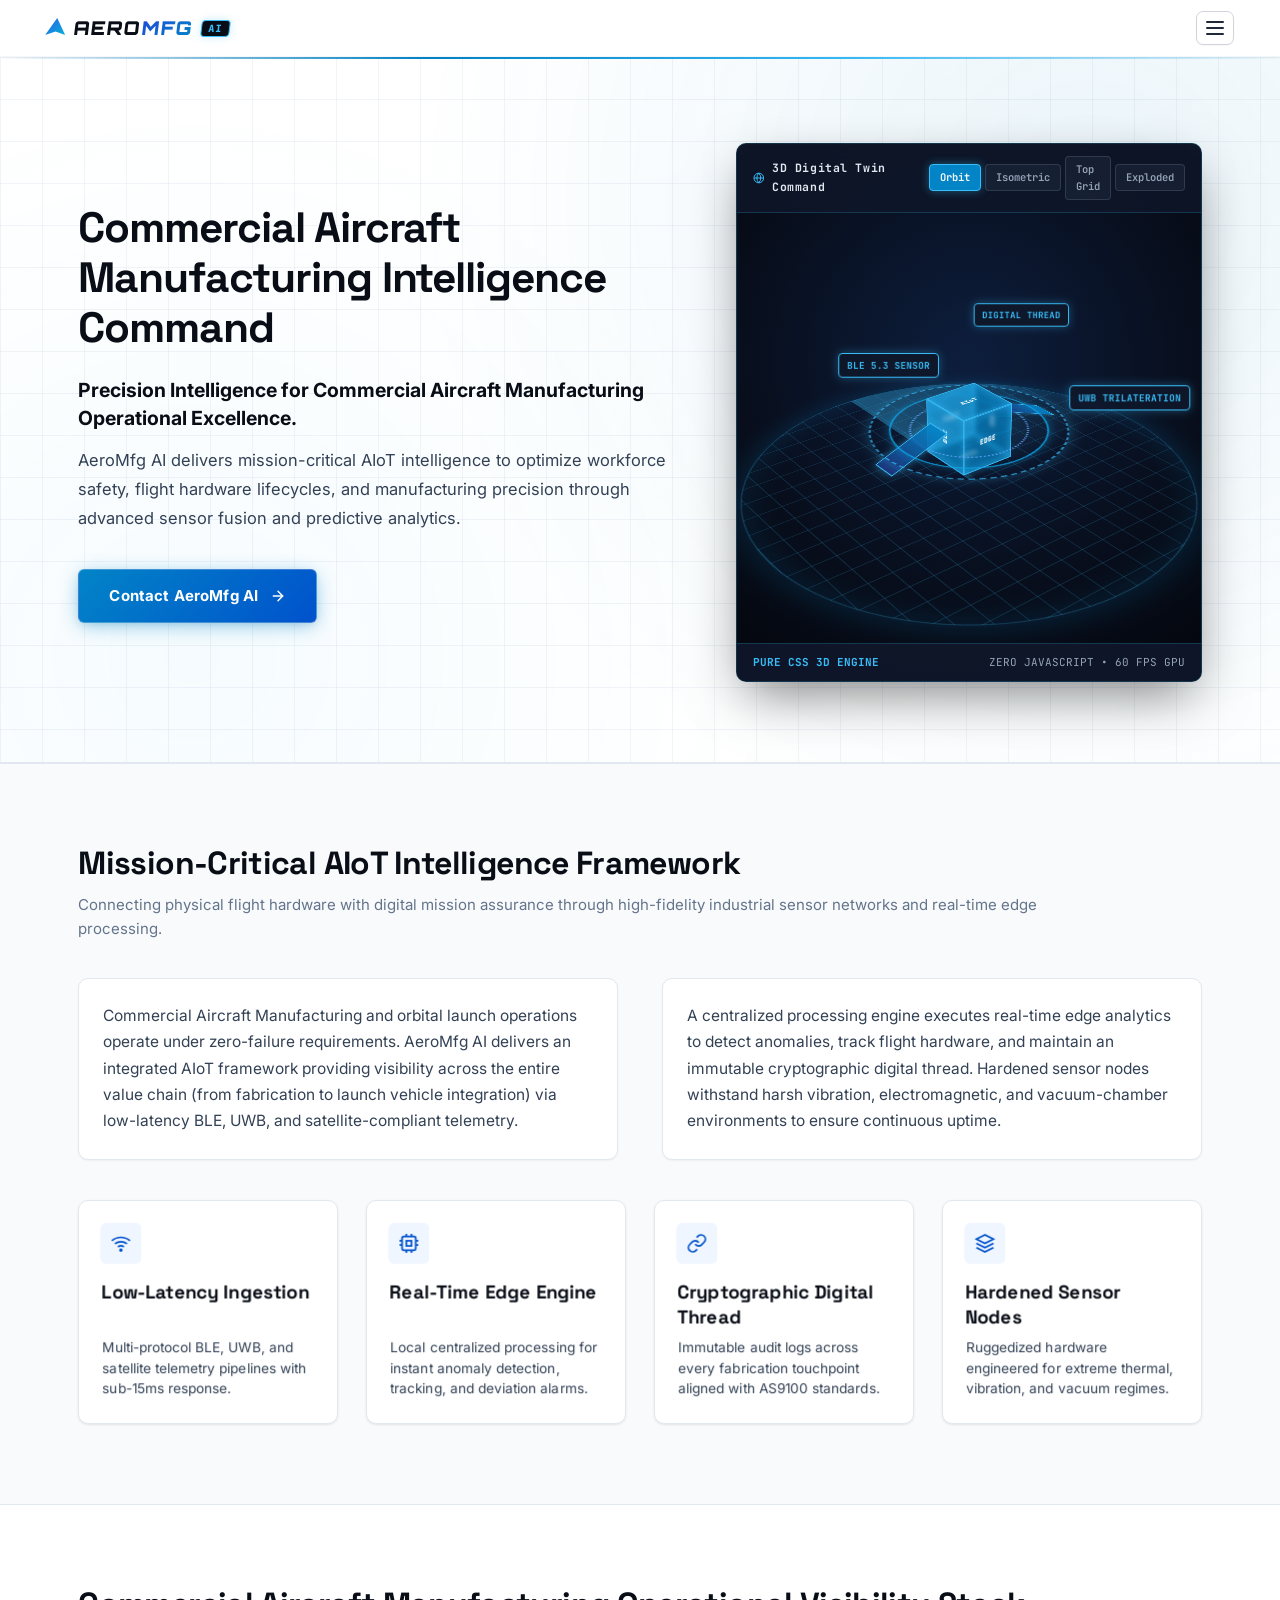
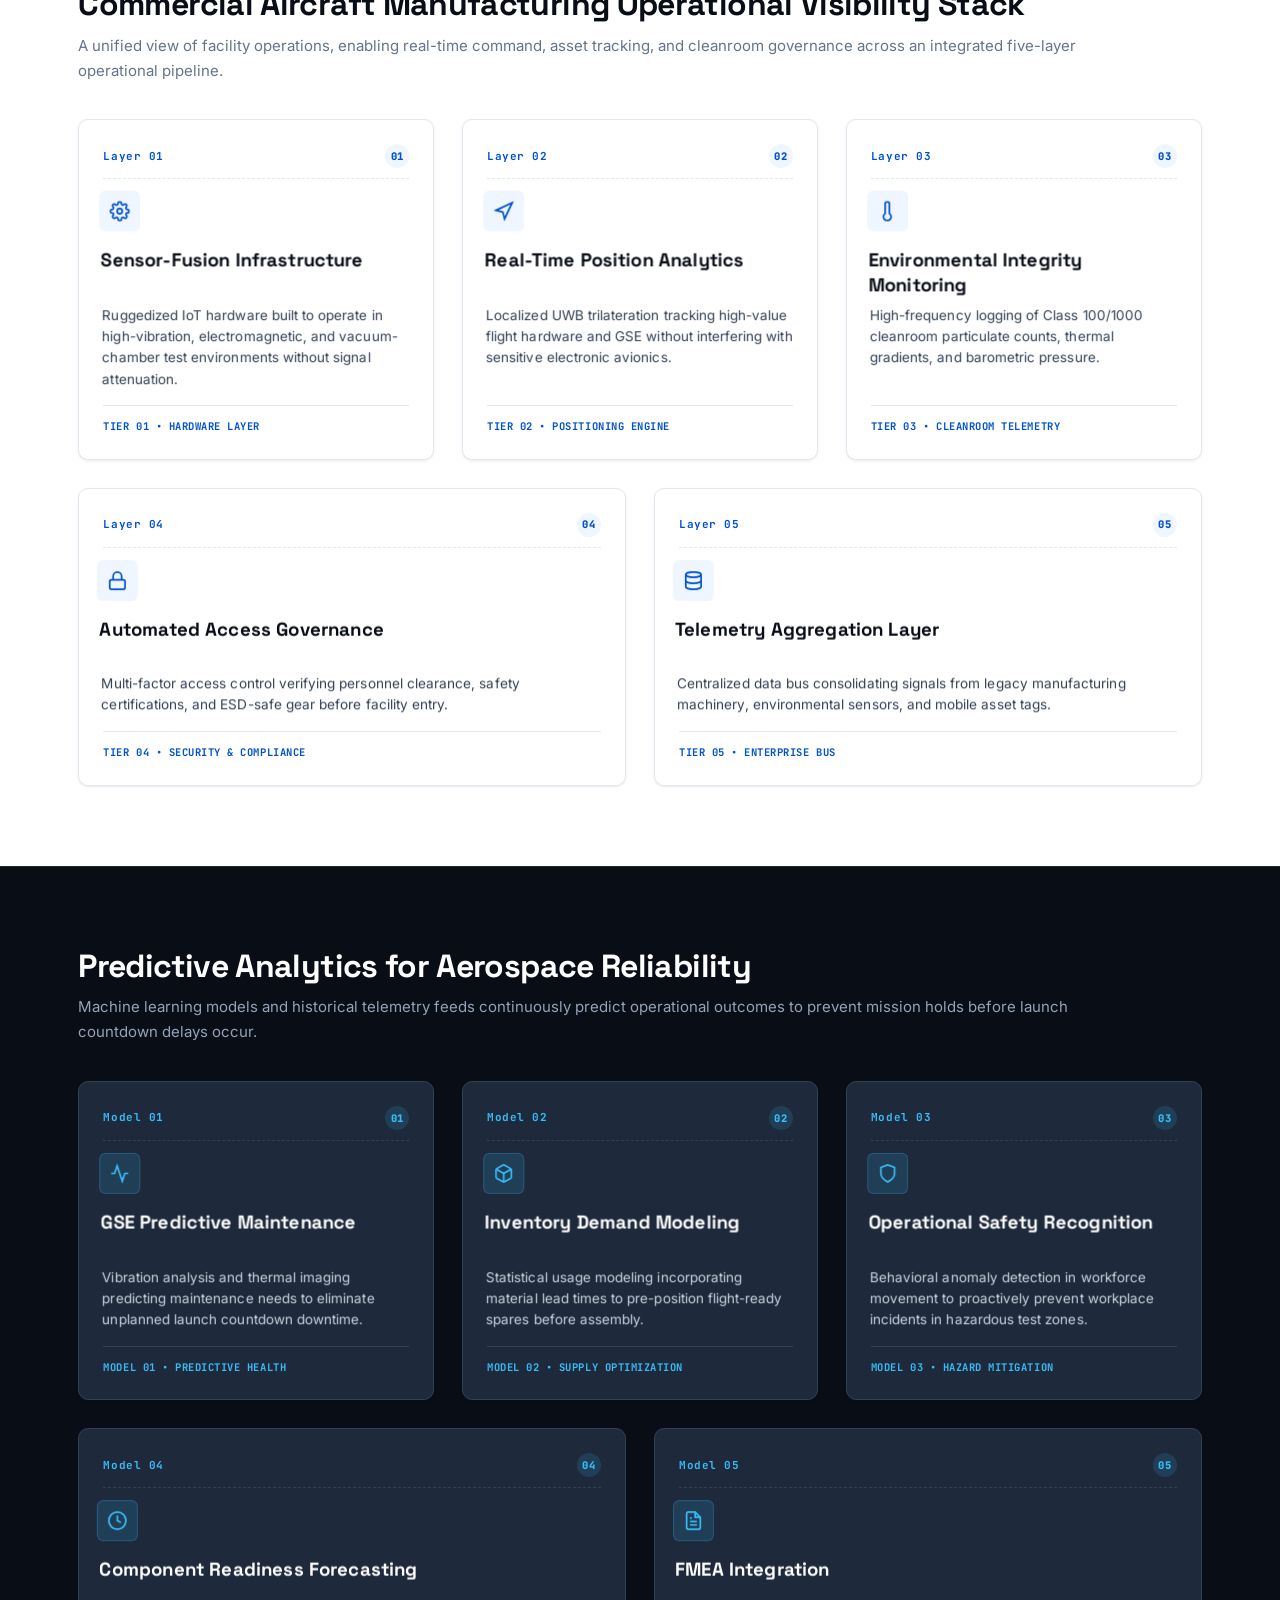
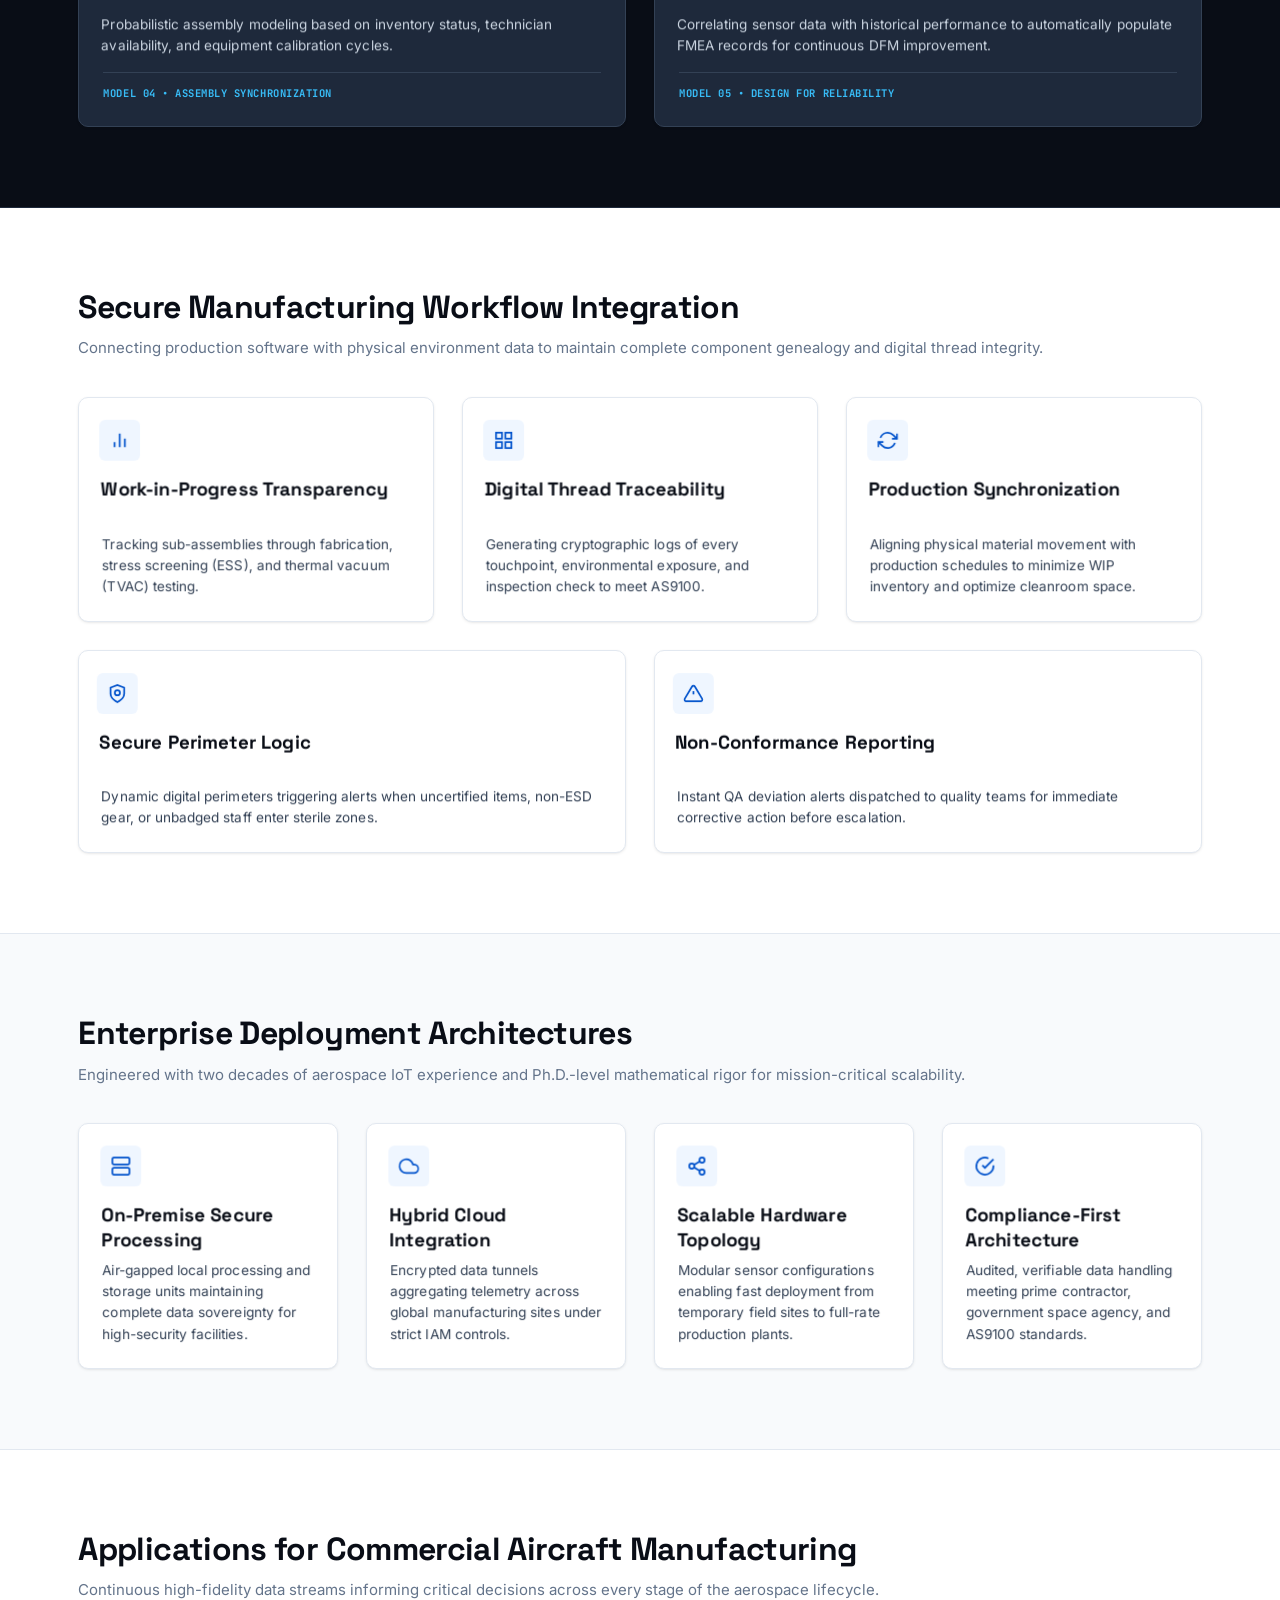
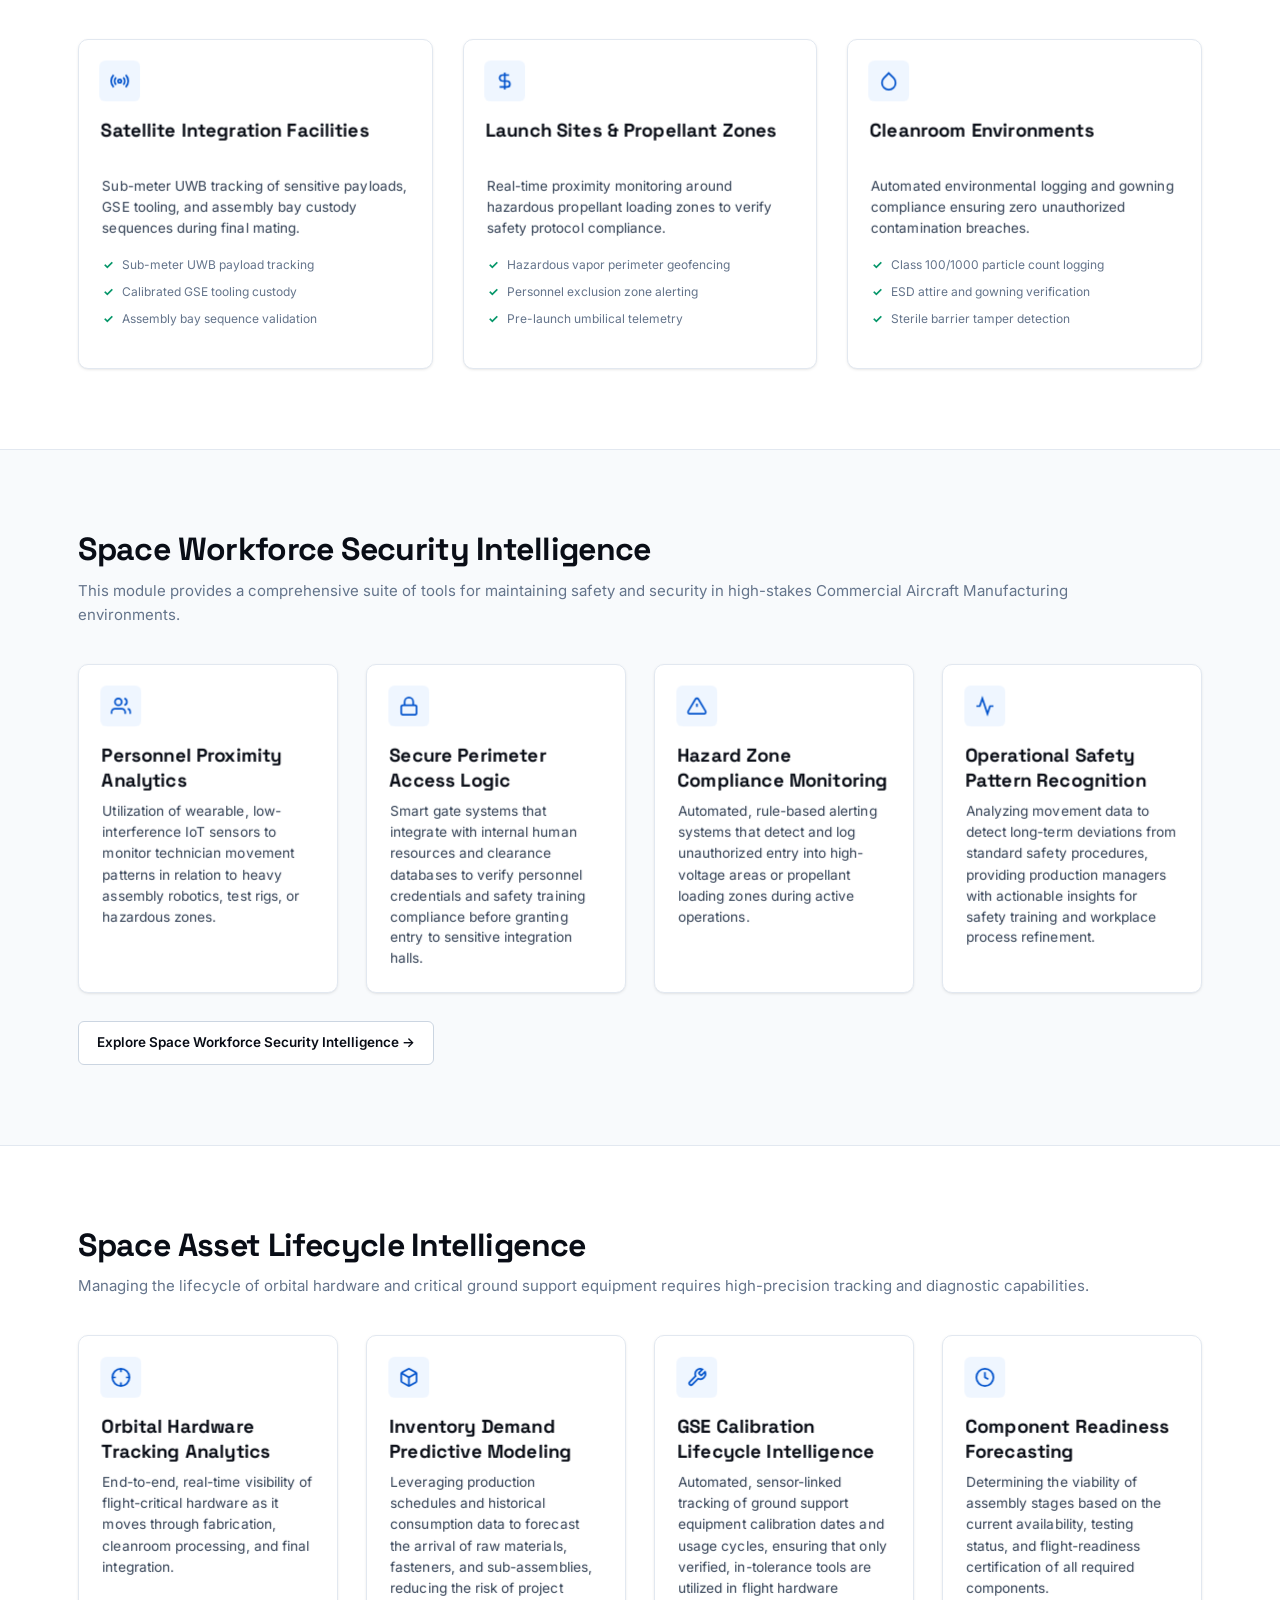
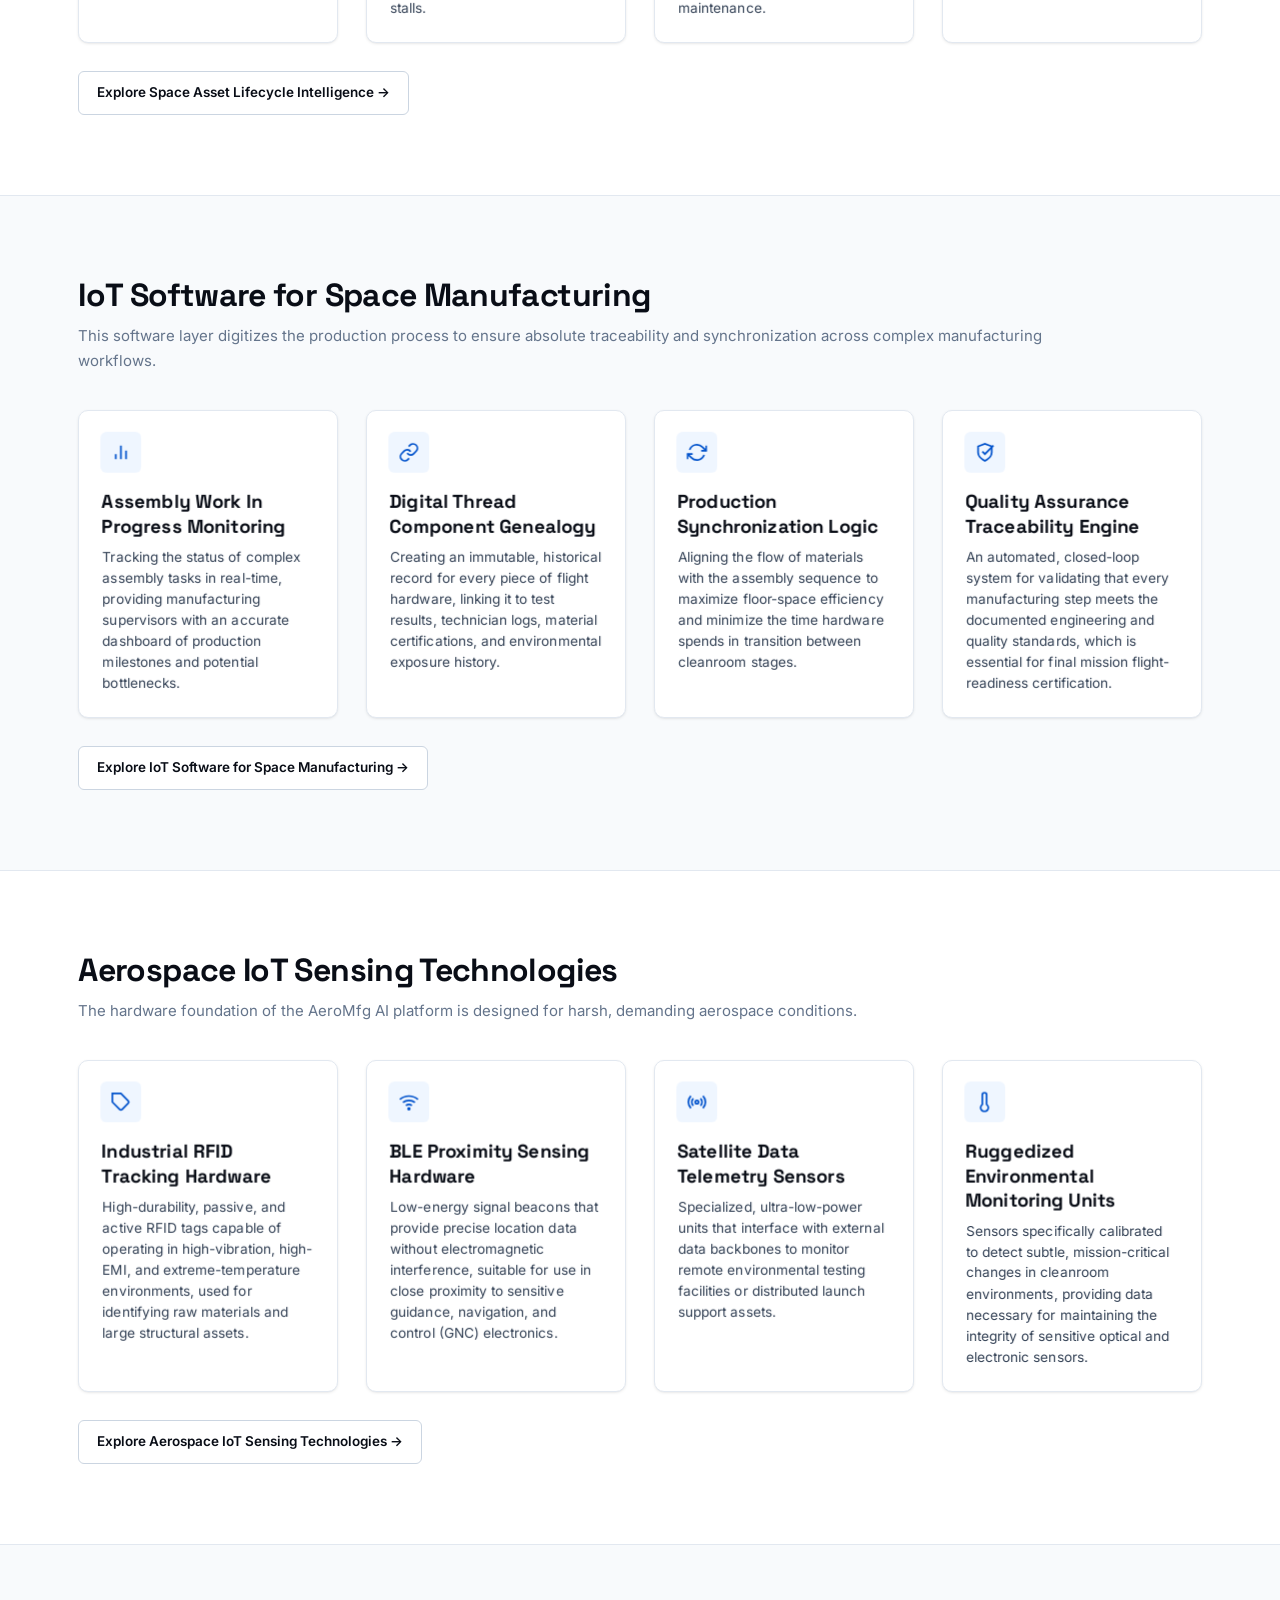
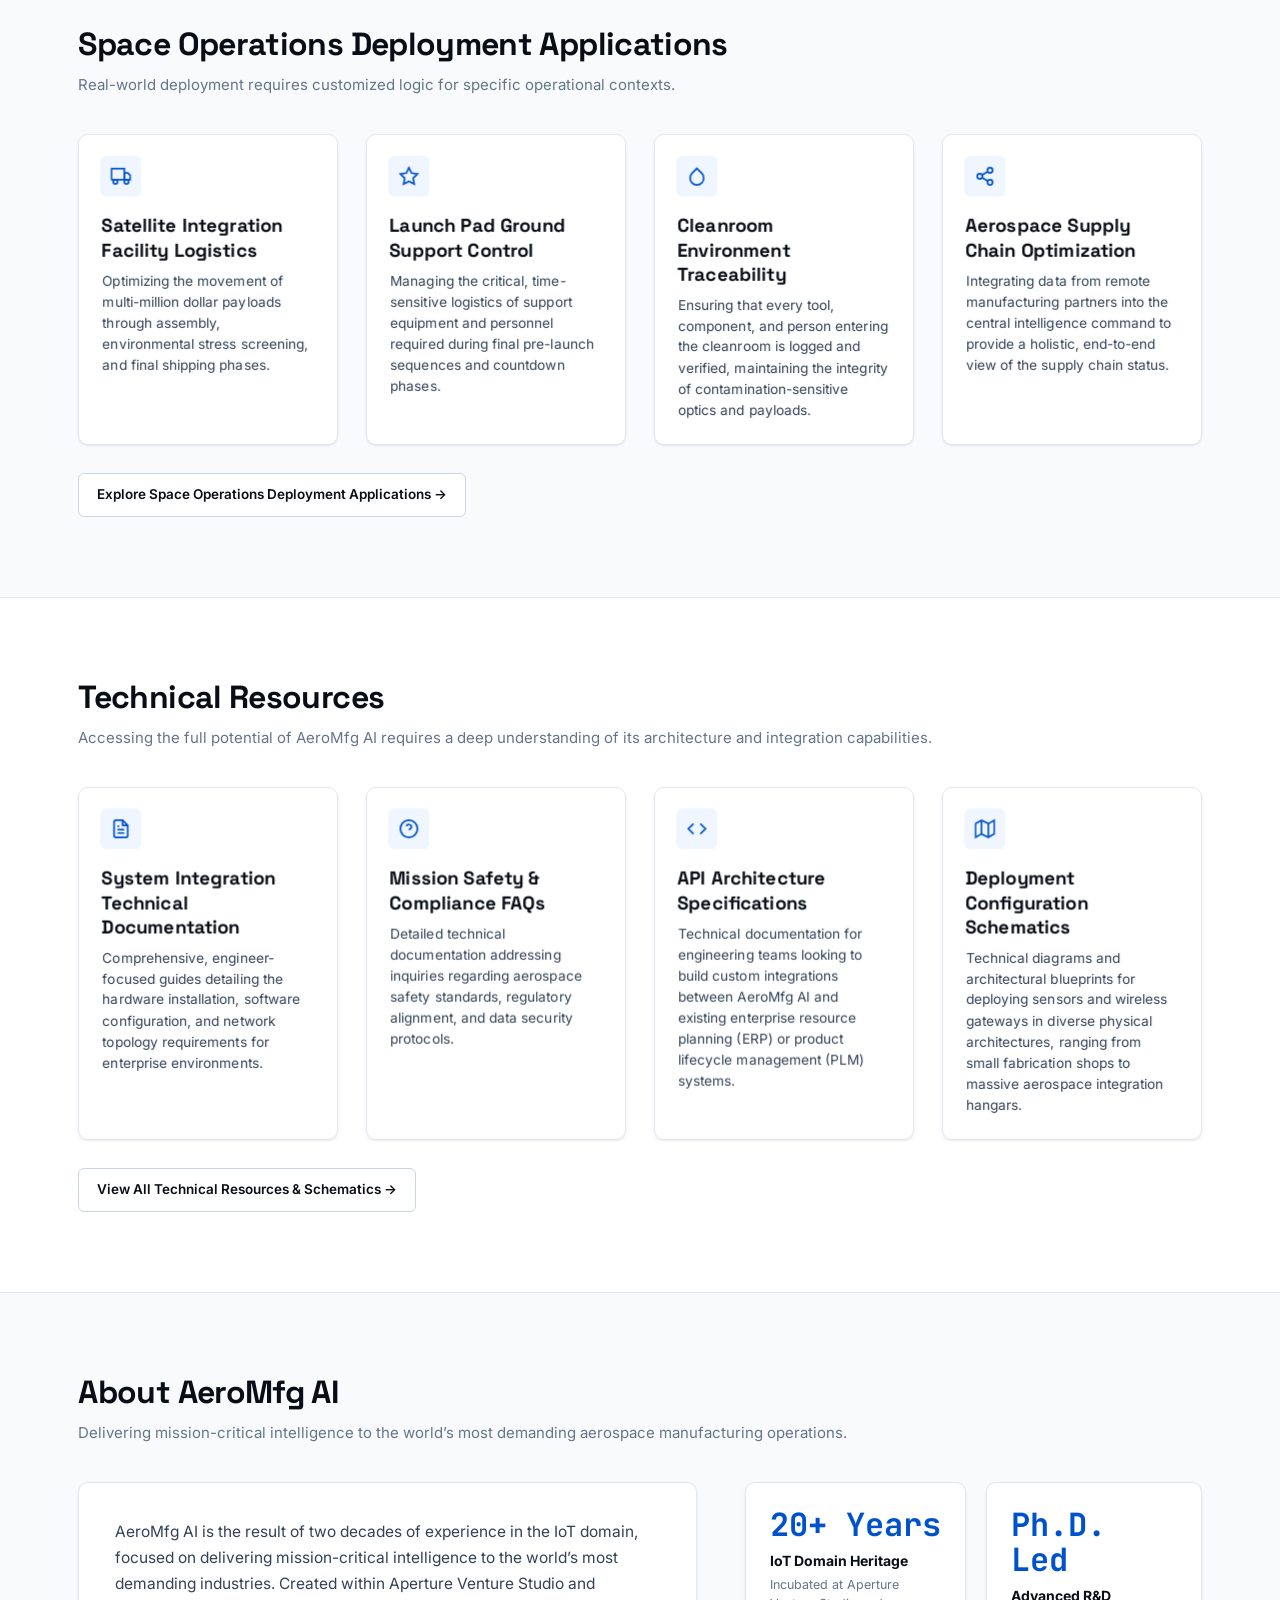
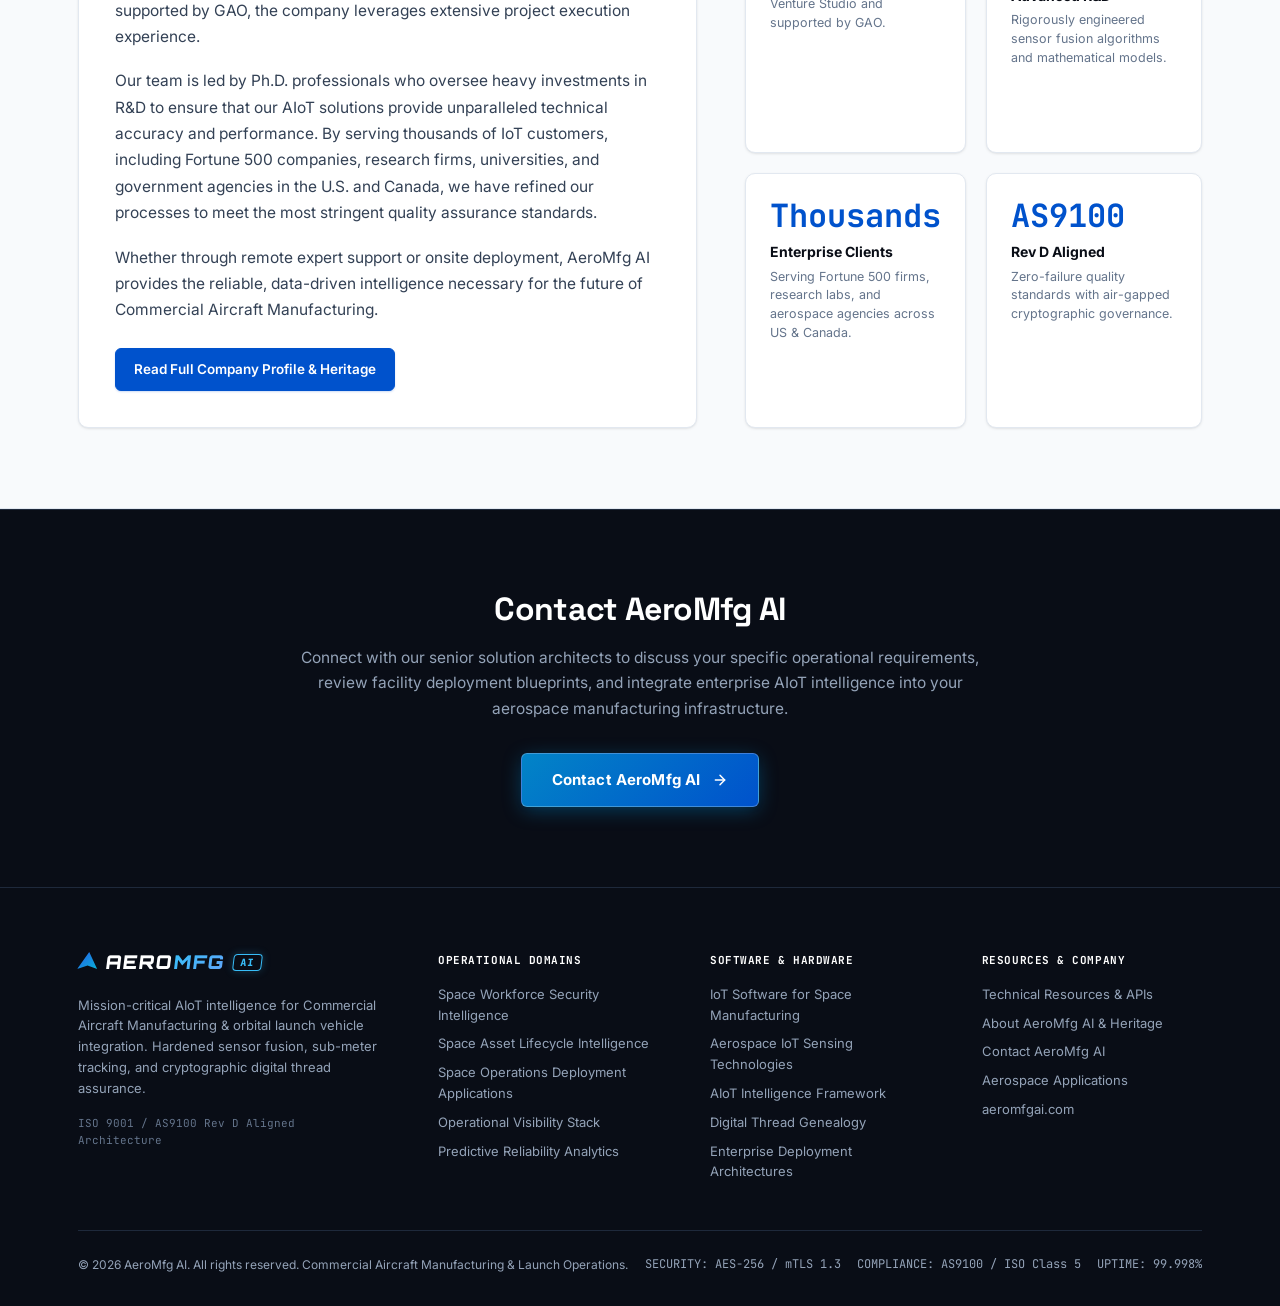
==== index.html @ 67772da2 "refactor: replace horizontal scroll pipeline track with balanced 3x2 grid layout" ====
<!DOCTYPE html>
<html lang="en">
<head>
  <meta charset="UTF-8" />
  <meta name="viewport" content="width=device-width, initial-scale=1.0" />
  <title>AeroMfg AI | AIoT Intelligence for Commercial Aircraft Manufacturing &amp; Launch Operations</title>
  <meta name="description" content="AeroMfg AI provides mission-critical AIoT intelligence for the Commercial Aircraft Manufacturing sector. We optimize workforce safety, orbital hardware lifecycle, and manufacturing precision through advanced sensor fusion and predictive analytics." />
  <meta name="keywords" content="Commercial Aircraft Manufacturing, Launch Operations, AIoT Intelligence, Mission Assurance, Sensor Fusion, Predictive Analytics, UWB Tracking, BLE Sensor Nodes, Cleanroom Monitoring, AS9100, Digital Thread" />
  <link rel="canonical" href="https://aeromfgai.com/" />
  <meta name="robots" content="index, follow" />
  <meta name="theme-color" content="#090d16" />

  <!-- Open Graph / Social Media -->
  <meta property="og:type" content="website" />
  <meta property="og:url" content="https://aeromfgai.com/" />
  <meta property="og:title" content="AeroMfg AI | AIoT Intelligence for Commercial Aircraft Manufacturing &amp; Launch Operations" />
  <meta property="og:description" content="AeroMfg AI provides mission-critical AIoT intelligence for the Commercial Aircraft Manufacturing sector. We optimize workforce safety, orbital hardware lifecycle, and manufacturing precision through advanced sensor fusion and predictive analytics." />
  <meta property="og:site_name" content="AeroMfg AI" />

  <!-- Twitter Card -->
  <meta name="twitter:card" content="summary_large_image" />
  <meta name="twitter:url" content="https://aeromfgai.com/" />
  <meta name="twitter:title" content="AeroMfg AI | AIoT Intelligence for Commercial Aircraft Manufacturing &amp; Launch Operations" />
  <meta name="twitter:description" content="AeroMfg AI provides mission-critical AIoT intelligence for the Commercial Aircraft Manufacturing sector. We optimize workforce safety, orbital hardware lifecycle, and manufacturing precision through advanced sensor fusion and predictive analytics." />

  <!-- Preconnect & Fonts -->
  <link rel="preconnect" href="https://fonts.googleapis.com" />
  <link rel="preconnect" href="https://fonts.gstatic.com" crossorigin />
  <link href="https://fonts.googleapis.com/css2?family=Orbitron:wght@700;800;900&family=Inter:wght@400;500;600;700&family=JetBrains+Mono:wght@400;500;600;700&family=Space+Grotesk:wght@600;700&display=swap" rel="stylesheet" />

  <!-- Stylesheet -->
  <link rel="stylesheet" href="styles.css" />

  <!-- Schema.org JSON-LD Structured Data for SEO -->
  <script type="application/ld+json">
  {
    "@context": "https://schema.org",
    "@graph": [
      {
        "@type": "Organization",
        "@id": "https://aeromfgai.com/#organization",
        "name": "AeroMfg AI",
        "url": "https://aeromfgai.com/",
        "logo": "https://aeromfgai.com/assets/logo.svg",
        "description": "Mission-critical AIoT intelligence platform for Commercial Aircraft Manufacturing and orbital launch vehicle integration.",
        "sameAs": []
      },
      {
        "@type": "WebSite",
        "@id": "https://aeromfgai.com/#website",
        "url": "https://aeromfgai.com/",
        "name": "AeroMfg AI",
        "publisher": {
          "@id": "https://aeromfgai.com/#organization"
        }
      },
      {
        "@type": "SoftwareApplication",
        "name": "AeroMfg AI Commercial Aircraft Manufacturing Intelligence Command",
        "operatingSystem": "All (Industrial Edge & Cloud)",
        "applicationCategory": "IndustrialSoftwareApplication",
        "description": "Precision Intelligence for Commercial Aircraft Manufacturing Operational Excellence through advanced sensor fusion and predictive analytics.",
        "offers": {
          "@type": "Offer",
          "price": "0",
          "priceCurrency": "USD"
        }
      }
    ]
  }
  </script>
</head>
<body>

  <!-- SITE NAVIGATION DRAWER CONTROLLER (PURE CSS - ZERO JAVASCRIPT) -->
  <input type="checkbox" id="drawer-toggle" class="drawer-toggle-input" />
  <div class="mobile-drawer-backdrop">
    <label for="drawer-toggle" class="mobile-drawer-overlay" aria-label="Close Navigation Menu"></label>
    <div class="mobile-drawer">
      <div class="mobile-drawer-head">
        <a href="index.html" class="brand-logo-link" title="AeroMfg AI">
          <span class="text-logo"><span class="delta-mark" aria-hidden="true"></span><span class="brand-text"><span class="text-aero">AERO</span><span class="text-mfg">MFG</span></span><span class="ai-chip">AI</span></span>
        </a>
        <label for="drawer-toggle" class="modal-close-btn" aria-label="Close Menu">&times;</label>
      </div>

      <nav class="mobile-nav-links">
        <a href="space-workforce-security-intelligence.html" class="mobile-nav-link">Space Workforce Security Intelligence</a>
        <a href="space-asset-lifecycle-intelligence.html" class="mobile-nav-link">Space Asset Lifecycle Intelligence</a>
        <a href="iot-software-space-manufacturing.html" class="mobile-nav-link">IoT Software for Space Manufacturing</a>
        <a href="aerospace-iot-sensing-technologies.html" class="mobile-nav-link">Aerospace IoT Sensing Technologies</a>
        <a href="space-operations-deployment-applications.html" class="mobile-nav-link">Space Operations Deployment Applications</a>
        <a href="technical-resources.html" class="mobile-nav-link">Technical Resources</a>
        <a href="about-aeromfgai-ai.html" class="mobile-nav-link">About AeroMfg AI</a>
      </nav>

      <div style="margin-top: auto; padding-top: 20px; border-top: 1px solid var(--border-subtle); display: flex; flex-direction: column; gap: 10px;">
        <a href="contact-aeromfgai-ai.html" class="btn btn-primary" style="width: 100%;">Contact AeroMfg AI</a>
      </div>
    </div>
  </div>

  <!-- SITE HEADER -->
  <header class="site-header">
    <div class="container header-inner">
      <a href="index.html" class="brand-logo-link" title="AeroMfg AI - Home">
        <span class="text-logo"><span class="delta-mark" aria-hidden="true"></span><span class="brand-text"><span class="text-aero">AERO</span><span class="text-mfg">MFG</span></span><span class="ai-chip">AI</span></span>
      </a>

      <!-- Minimalist Hamburger Menu Button -->
      <label for="drawer-toggle" class="header-hamburger-btn" aria-label="Toggle Navigation Menu">
        <span class="hamburger-bar"></span>
        <span class="hamburger-bar"></span>
        <span class="hamburger-bar"></span>
      </label>
    </div>
  </header>

  <main>
    <!-- HERO SECTION -->
    <section class="hero-wrap" id="command-overview">
      <div class="container">
        <div class="hero-layout">
          <div>
            <h1 class="hero-headline">
              Commercial Aircraft Manufacturing Intelligence Command
            </h1>
            <p class="hero-description">
              <strong style="color: var(--text-heading); font-size: 1.18em; display: block; margin-bottom: 14px; line-height: 1.45;">
                Precision Intelligence for Commercial Aircraft Manufacturing Operational Excellence.
              </strong>
              AeroMfg AI delivers mission-critical AIoT intelligence to optimize workforce safety, flight hardware lifecycles, and manufacturing precision through advanced sensor fusion and predictive analytics.
            </p>

            <div class="hero-btn-row">
              <a href="contact-aeromfgai-ai.html" class="hero-cta-btn">
                <span>Contact AeroMfg AI</span>
                <svg width="16" height="16" viewBox="0 0 24 24" fill="none" stroke="currentColor" stroke-width="2.2" stroke-linecap="round" stroke-linejoin="round" class="cta-arrow" aria-hidden="true"><line x1="5" y1="12" x2="19" y2="12"/><polyline points="12 5 19 12 12 19"/></svg>
              </a>
            </div>
          </div>

          <!-- Interactive Pure CSS 3D Digital Twin Command Stage (100% Zero JavaScript) -->
          <div>
            <!-- CSS Radio Controls for Camera Angle Switcher (Zero JS) -->
            <input type="radio" name="camera3d" id="cam-orbit" class="cam-radio-input" checked />
            <input type="radio" name="camera3d" id="cam-iso" class="cam-radio-input" />
            <input type="radio" name="camera3d" id="cam-top" class="cam-radio-input" />
            <input type="radio" name="camera3d" id="cam-explode" class="cam-radio-input" />

            <div class="stage-3d-wrapper" id="simulator" style="scroll-margin-top: 100px;" aria-label="Interactive 3D Digital Twin Command Stage">
              <div class="stage-3d-header">
                <span class="stage-3d-title">
                  <svg width="14" height="14" viewBox="0 0 24 24" fill="none" stroke="#38bdf8" stroke-width="2" aria-hidden="true"><circle cx="12" cy="12" r="10"/><path d="M12 2a14.5 14.5 0 0 0 0 20 14.5 14.5 0 0 0 0-20"/><path d="M2 12h20"/></svg>
                  3D Digital Twin Command
                </span>
                <div class="camera-controls-bar">
                  <label for="cam-orbit" class="cam-btn" title="Continuous 3D Gyroscopic Orbit">Orbit</label>
                  <label for="cam-iso" class="cam-btn" title="Fixed Isometric Perspective">Isometric</label>
                  <label for="cam-top" class="cam-btn" title="Top-Down Grid Plane">Top Grid</label>
                  <label for="cam-explode" class="cam-btn" title="Exploded Architecture Layers">Exploded</label>
                </div>
              </div>

              <!-- 3D Perspective Viewport -->
              <div class="viewport-3d" title="Pure CSS 3D Holographic Model - Click buttons above to switch perspective">
                <div class="world-3d">
                  <!-- 3D Cyber Ground Plane Grid with Radar Sweep -->
                  <div class="grid-plane-3d">
                    <div class="radar-sweep-3d"></div>
                  </div>

                  <!-- 3D Central Gyroscopic Aerospace Gimbal Rings -->
                  <div class="gimbal-system-3d">
                    <div class="gimbal-ring gimbal-ring-1"></div>
                    <div class="gimbal-ring gimbal-ring-2"></div>
                    <div class="gimbal-ring gimbal-ring-3"></div>

                    <!-- 3D Solar / Sensor Wings -->
                    <div class="solar-wing-left"></div>
                    <div class="solar-wing-right"></div>

                    <!-- 3D Central Aerospace Core Cube -->
                    <div class="core-cube-3d">
                      <div class="cube-face cube-front">AIoT</div>
                      <div class="cube-face cube-back">AERO</div>
                      <div class="cube-face cube-right">UWB</div>
                      <div class="cube-face cube-left">BLE</div>
                      <div class="cube-face cube-top">CORE</div>
                      <div class="cube-face cube-bottom">EDGE</div>
                    </div>

                    <!-- Floating 3D Telemetry Nodes in Space -->
                    <div class="telemetry-node-3d node-ble">BLE 5.3 SENSOR</div>
                    <div class="telemetry-node-3d node-uwb">UWB TRILATERATION</div>
                    <div class="telemetry-node-3d node-thread">DIGITAL THREAD</div>
                  </div>
                </div>
              </div>

              <!-- Stage Bottom Specs Bar -->
              <div style="background: rgba(15, 23, 42, 0.95); padding: 10px 16px; border-top: 1px solid rgba(56, 189, 248, 0.2); display: flex; justify-content: space-between; align-items: center; font-family: var(--font-mono); font-size: 11px; color: #94a3b8;">
                <span style="color: #38bdf8; font-weight: 700;">PURE CSS 3D ENGINE</span>
                <span>ZERO JAVASCRIPT • 60 FPS GPU</span>
              </div>
            </div>
          </div>
        </div>
      </div>
    </section>

    <!-- SECTION 1: MISSION-CRITICAL AIoT INTELLIGENCE FRAMEWORK -->
    <section class="section-wrap alt-bg" id="framework">
      <div class="container">
        <div class="section-intro">
          <h2 class="section-heading-lg">Mission-Critical AIoT Intelligence Framework</h2>
          <p class="section-summary">
            Connecting physical flight hardware with digital mission assurance through high-fidelity industrial sensor networks and real-time edge processing.
          </p>
        </div>

        <div class="text-two-col">
          <div style="background: #ffffff; padding: 24px; border-radius: var(--radius-md); border: 1px solid var(--border-subtle); box-shadow: var(--shadow-sm);">
            <p style="margin-bottom: 0;">
              Commercial Aircraft Manufacturing and orbital launch operations operate under zero-failure requirements. AeroMfg AI delivers an integrated AIoT framework providing visibility across the entire value chain (from fabrication to launch vehicle integration) via low-latency BLE, UWB, and satellite-compliant telemetry.
            </p>
          </div>

          <div style="background: #ffffff; padding: 24px; border-radius: var(--radius-md); border: 1px solid var(--border-subtle); box-shadow: var(--shadow-sm);">
            <p style="margin-bottom: 0;">
              A centralized processing engine executes real-time edge analytics to detect anomalies, track flight hardware, and maintain an immutable cryptographic digital thread. Hardened sensor nodes withstand harsh vibration, electromagnetic, and vacuum-chamber environments to ensure continuous uptime.
            </p>
          </div>
        </div>

        <!-- 4 Balanced Capability Pillars -->
        <div class="module-grid-4">
          <div class="module-card">
            <div class="module-card-icon" aria-hidden="true">
              <svg width="20" height="20" viewBox="0 0 24 24" fill="none" stroke="currentColor" stroke-width="2"><path d="M5 12.55a11 11 0 0 1 14.08 0"/><path d="M1.42 9a16 16 0 0 1 21.16 0"/><path d="M8.53 16.11a6 6 0 0 1 6.95 0"/><circle cx="12" cy="20" r="1"/></svg>
            </div>
            <h3 class="module-card-title">Low-Latency Ingestion</h3>
            <p class="module-card-text">Multi-protocol BLE, UWB, and satellite telemetry pipelines with sub-15ms response.</p>
          </div>

          <div class="module-card">
            <div class="module-card-icon" aria-hidden="true">
              <svg width="20" height="20" viewBox="0 0 24 24" fill="none" stroke="currentColor" stroke-width="2"><rect x="4" y="4" width="16" height="16" rx="2"/><rect x="9" y="9" width="6" height="6"/><line x1="9" y1="1" x2="9" y2="4"/><line x1="15" y1="1" x2="15" y2="4"/><line x1="9" y1="20" x2="9" y2="23"/><line x1="15" y1="20" x2="15" y2="23"/><line x1="20" y1="9" x2="23" y2="9"/><line x1="20" y1="14" x2="23" y2="14"/><line x1="1" y1="9" x2="4" y2="9"/><line x1="1" y1="14" x2="4" y2="14"/></svg>
            </div>
            <h3 class="module-card-title">Real-Time Edge Engine</h3>
            <p class="module-card-text">Local centralized processing for instant anomaly detection, tracking, and deviation alarms.</p>
          </div>

          <div class="module-card">
            <div class="module-card-icon" aria-hidden="true">
              <svg width="20" height="20" viewBox="0 0 24 24" fill="none" stroke="currentColor" stroke-width="2"><path d="M10 13a5 5 0 0 0 7.54.54l3-3a5 5 0 0 0-7.07-7.07l-1.72 1.71"/><path d="M14 11a5 5 0 0 0-7.54-.54l-3 3a5 5 0 0 0 7.07 7.07l1.71-1.71"/></svg>
            </div>
            <h3 class="module-card-title">Cryptographic Digital Thread</h3>
            <p class="module-card-text">Immutable audit logs across every fabrication touchpoint aligned with AS9100 standards.</p>
          </div>

          <div class="module-card">
            <div class="module-card-icon" aria-hidden="true">
              <svg width="20" height="20" viewBox="0 0 24 24" fill="none" stroke="currentColor" stroke-width="2"><polygon points="12 2 2 7 12 12 22 7 12 2"/><polyline points="2 17 12 22 22 17"/><polyline points="2 12 12 17 22 12"/></svg>
            </div>
            <h3 class="module-card-title">Hardened Sensor Nodes</h3>
            <p class="module-card-text">Ruggedized hardware engineered for extreme thermal, vibration, and vacuum regimes.</p>
          </div>
        </div>
      </div>
    </section>

    <!-- SECTION 2: COMMERCIAL AIRCRAFT MANUFACTURING OPERATIONAL VISIBILITY STACK -->
    <section class="section-wrap" id="visibility-stack">
      <div class="container">
        <div class="section-intro">
          <h2 class="section-heading-lg">Commercial Aircraft Manufacturing Operational Visibility Stack</h2>
          <p class="section-summary">
            A unified view of facility operations, enabling real-time command, asset tracking, and cleanroom governance across an integrated five-layer operational pipeline.
          </p>
        </div>

        <!-- Balanced 3+2 Grid with equal-height cards -->
        <div class="module-grid-5">
          <!-- 1. Sensor-Fusion Infrastructure -->
          <article class="module-card" id="vis-layer-1">
            <div class="horizontal-scroll-card-step">
              <span>Layer 01</span>
              <span class="step-num-badge">01</span>
            </div>
            <div class="module-card-icon" aria-hidden="true">
              <svg width="20" height="20" viewBox="0 0 24 24" fill="none" stroke="currentColor" stroke-width="2"><circle cx="12" cy="12" r="3"/><path d="M19.4 15a1.65 1.65 0 0 0 .33 1.82l.06.06a2 2 0 0 1 0 2.83 2 2 0 0 1-2.83 0l-.06-.06a1.65 1.65 0 0 0-1.82-.33 1.65 1.65 0 0 0-1 1.51V21a2 2 0 0 1-2 2 2 2 0 0 1-2-2v-.09A1.65 1.65 0 0 0 9 19.4a1.65 1.65 0 0 0-1.82.33l-.06.06a2 2 0 0 1-2.83 0 2 2 0 0 1 0-2.83l.06-.06a1.65 1.65 0 0 0 .33-1.82 1.65 1.65 0 0 0-1.51-1H3a2 2 0 0 1-2-2 2 2 0 0 1 2-2h.09A1.65 1.65 0 0 0 4.6 9a1.65 1.65 0 0 0-.33-1.82l-.06-.06a2 2 0 0 1 0-2.83 2 2 0 0 1 2.83 0l.06.06a1.65 1.65 0 0 0 1.82.33H9a1.65 1.65 0 0 0 1-1.51V3a2 2 0 0 1 2-2 2 2 0 0 1 2 2v.09a1.65 1.65 0 0 0 1 1.51 1.65 1.65 0 0 0 1.82-.33l.06-.06a2 2 0 0 1 2.83 0 2 2 0 0 1 0 2.83l-.06.06a1.65 1.65 0 0 0-.33 1.82V9a1.65 1.65 0 0 0 1.51 1H21a2 2 0 0 1 2 2 2 2 0 0 1-2 2h-.09a1.65 1.65 0 0 0-1.51 1z"/></svg>
            </div>
            <h3 class="module-card-title">Sensor-Fusion Infrastructure</h3>
            <p class="module-card-text">
              Ruggedized IoT hardware built to operate in high-vibration, electromagnetic, and vacuum-chamber test environments without signal attenuation.
            </p>
            <div class="module-card-footer">Tier 01 &bull; Hardware Layer</div>
          </article>

          <!-- 2. Real-Time Position Analytics -->
          <article class="module-card" id="vis-layer-2">
            <div class="horizontal-scroll-card-step">
              <span>Layer 02</span>
              <span class="step-num-badge">02</span>
            </div>
            <div class="module-card-icon" aria-hidden="true">
              <svg width="20" height="20" viewBox="0 0 24 24" fill="none" stroke="currentColor" stroke-width="2"><polygon points="3 11 22 2 13 21 11 13 3 11"/></svg>
            </div>
            <h3 class="module-card-title">Real-Time Position Analytics</h3>
            <p class="module-card-text">
              Localized UWB trilateration tracking high-value flight hardware and GSE without interfering with sensitive electronic avionics.
            </p>
            <div class="module-card-footer">Tier 02 &bull; Positioning Engine</div>
          </article>

          <!-- 3. Environmental Integrity Monitoring -->
          <article class="module-card" id="vis-layer-3">
            <div class="horizontal-scroll-card-step">
              <span>Layer 03</span>
              <span class="step-num-badge">03</span>
            </div>
            <div class="module-card-icon" aria-hidden="true">
              <svg width="20" height="20" viewBox="0 0 24 24" fill="none" stroke="currentColor" stroke-width="2"><path d="M14 14.76V3.5a2.5 2.5 0 0 0-5 0v11.26a4.5 4.5 0 1 0 5 0z"/></svg>
            </div>
            <h3 class="module-card-title">Environmental Integrity Monitoring</h3>
            <p class="module-card-text">
              High-frequency logging of Class 100/1000 cleanroom particulate counts, thermal gradients, and barometric pressure.
            </p>
            <div class="module-card-footer">Tier 03 &bull; Cleanroom Telemetry</div>
          </article>

          <!-- 4. Automated Access Governance -->
          <article class="module-card" id="vis-layer-4">
            <div class="horizontal-scroll-card-step">
              <span>Layer 04</span>
              <span class="step-num-badge">04</span>
            </div>
            <div class="module-card-icon" aria-hidden="true">
              <svg width="20" height="20" viewBox="0 0 24 24" fill="none" stroke="currentColor" stroke-width="2"><rect x="3" y="11" width="18" height="11" rx="2" ry="2"/><path d="M7 11V7a5 5 0 0 1 10 0v4"/></svg>
            </div>
            <h3 class="module-card-title">Automated Access Governance</h3>
            <p class="module-card-text">
              Multi-factor access control verifying personnel clearance, safety certifications, and ESD-safe gear before facility entry.
            </p>
            <div class="module-card-footer">Tier 04 &bull; Security &amp; Compliance</div>
          </article>

          <!-- 5. Telemetry Aggregation Layer -->
          <article class="module-card" id="vis-layer-5">
            <div class="horizontal-scroll-card-step">
              <span>Layer 05</span>
              <span class="step-num-badge">05</span>
            </div>
            <div class="module-card-icon" aria-hidden="true">
              <svg width="20" height="20" viewBox="0 0 24 24" fill="none" stroke="currentColor" stroke-width="2"><ellipse cx="12" cy="5" rx="9" ry="3"/><path d="M21 12c0 1.66-4 3-9 3s-9-1.34-9-3"/><path d="M3 5v14c0 1.66 4 3 9 3s9-1.34 9-3V5"/></svg>
            </div>
            <h3 class="module-card-title">Telemetry Aggregation Layer</h3>
            <p class="module-card-text">
              Centralized data bus consolidating signals from legacy manufacturing machinery, environmental sensors, and mobile asset tags.
            </p>
            <div class="module-card-footer">Tier 05 &bull; Enterprise Bus</div>
          </article>
        </div>
      </div>
    </section>

    <!-- SECTION 3: PREDICTIVE ANALYTICS FOR AEROSPACE RELIABILITY -->
    <section class="section-wrap dark-bg" id="predictive-analytics">
      <div class="container">
        <div class="section-intro">
          <h2 class="section-heading-lg" style="color: #ffffff;">Predictive Analytics for Aerospace Reliability</h2>
          <p class="section-summary" style="color: #94a3b8;">
            Machine learning models and historical telemetry feeds continuously predict operational outcomes to prevent mission holds before launch countdown delays occur.
          </p>
        </div>

        <!-- Balanced 3+2 Grid with equal-height cards (Dark Theme) -->
        <div class="module-grid-5">
          <!-- 1. GSE Predictive Maintenance -->
          <article class="module-card dark-theme" id="pred-model-1">
            <div class="horizontal-scroll-card-step">
              <span>Model 01</span>
              <span class="step-num-badge">01</span>
            </div>
            <div class="module-card-icon" style="background: rgba(56, 189, 248, 0.15); color: #38bdf8;" aria-hidden="true">
              <svg width="20" height="20" viewBox="0 0 24 24" fill="none" stroke="currentColor" stroke-width="2"><path d="M22 12h-4l-3 9L9 3l-3 9H2"/></svg>
            </div>
            <h3 class="module-card-title">GSE Predictive Maintenance</h3>
            <p class="module-card-text">
              Vibration analysis and thermal imaging predicting maintenance needs to eliminate unplanned launch countdown downtime.
            </p>
            <div class="module-card-footer">Model 01 &bull; Predictive Health</div>
          </article>

          <!-- 2. Inventory Demand Modeling -->
          <article class="module-card dark-theme" id="pred-model-2">
            <div class="horizontal-scroll-card-step">
              <span>Model 02</span>
              <span class="step-num-badge">02</span>
            </div>
            <div class="module-card-icon" style="background: rgba(56, 189, 248, 0.15); color: #38bdf8;" aria-hidden="true">
              <svg width="20" height="20" viewBox="0 0 24 24" fill="none" stroke="currentColor" stroke-width="2"><path d="M21 16V8a2 2 0 0 0-1-1.73l-7-4a2 2 0 0 0-2 0l-7 4A2 2 0 0 0 3 8v8a2 2 0 0 0 1 1.73l7 4a2 2 0 0 0 2 0l7-4A2 2 0 0 0 21 16z"/><polyline points="3.27 6.96 12 12.01 20.73 6.96"/><line x1="12" y1="22.08" x2="12" y2="12"/></svg>
            </div>
            <h3 class="module-card-title">Inventory Demand Modeling</h3>
            <p class="module-card-text">
              Statistical usage modeling incorporating material lead times to pre-position flight-ready spares before assembly.
            </p>
            <div class="module-card-footer">Model 02 &bull; Supply Optimization</div>
          </article>

          <!-- 3. Operational Safety Pattern Recognition -->
          <article class="module-card dark-theme" id="pred-model-3">
            <div class="horizontal-scroll-card-step">
              <span>Model 03</span>
              <span class="step-num-badge">03</span>
            </div>
            <div class="module-card-icon" style="background: rgba(56, 189, 248, 0.15); color: #38bdf8;" aria-hidden="true">
              <svg width="20" height="20" viewBox="0 0 24 24" fill="none" stroke="currentColor" stroke-width="2"><path d="M12 22s8-4 8-10V5l-8-3-8 3v7c0 6 8 10 8 10z"/></svg>
            </div>
            <h3 class="module-card-title">Operational Safety Recognition</h3>
            <p class="module-card-text">
              Behavioral anomaly detection in workforce movement to proactively prevent workplace incidents in hazardous test zones.
            </p>
            <div class="module-card-footer">Model 03 &bull; Hazard Mitigation</div>
          </article>

          <!-- 4. Component Readiness Forecasting -->
          <article class="module-card dark-theme" id="pred-model-4">
            <div class="horizontal-scroll-card-step">
              <span>Model 04</span>
              <span class="step-num-badge">04</span>
            </div>
            <div class="module-card-icon" style="background: rgba(56, 189, 248, 0.15); color: #38bdf8;" aria-hidden="true">
              <svg width="20" height="20" viewBox="0 0 24 24" fill="none" stroke="currentColor" stroke-width="2"><circle cx="12" cy="12" r="10"/><polyline points="12 6 12 12 16 14"/></svg>
            </div>
            <h3 class="module-card-title">Component Readiness Forecasting</h3>
            <p class="module-card-text">
              Probabilistic assembly modeling based on inventory status, technician availability, and equipment calibration cycles.
            </p>
            <div class="module-card-footer">Model 04 &bull; Assembly Synchronization</div>
          </article>

          <!-- 5. Failure Mode Effect Analysis (FMEA) -->
          <article class="module-card dark-theme" id="pred-model-5">
            <div class="horizontal-scroll-card-step">
              <span>Model 05</span>
              <span class="step-num-badge">05</span>
            </div>
            <div class="module-card-icon" style="background: rgba(56, 189, 248, 0.15); color: #38bdf8;" aria-hidden="true">
              <svg width="20" height="20" viewBox="0 0 24 24" fill="none" stroke="currentColor" stroke-width="2"><path d="M14 2H6a2 2 0 0 0-2 2v16a2 2 0 0 0 2 2h12a2 2 0 0 0 2-2V8z"/><polyline points="14 2 14 8 20 8"/><line x1="16" y1="13" x2="8" y2="13"/><line x1="16" y1="17" x2="8" y2="17"/><polyline points="10 9 9 9 8 9"/></svg>
            </div>
            <h3 class="module-card-title">FMEA Integration</h3>
            <p class="module-card-text">
              Correlating sensor data with historical performance to automatically populate FMEA records for continuous DFM improvement.
            </p>
            <div class="module-card-footer">Model 05 &bull; Design for Reliability</div>
          </article>
        </div>
      </div>
    </section>

    <!-- SECTION 4: SECURE MANUFACTURING WORKFLOW INTEGRATION -->
    <section class="section-wrap" id="workflow-integration">
      <div class="container">
        <div class="section-intro">
          <h2 class="section-heading-lg">Secure Manufacturing Workflow Integration</h2>
          <p class="section-summary">
            Connecting production software with physical environment data to maintain complete component genealogy and digital thread integrity.
          </p>
        </div>

        <!-- Balanced 3+2 Grid with equal-height cards -->
        <div class="module-grid-5">
          <!-- 1. Work-in-Progress Transparency -->
          <article class="module-card">
            <div class="module-card-icon" aria-hidden="true">
              <svg width="20" height="20" viewBox="0 0 24 24" fill="none" stroke="currentColor" stroke-width="2"><line x1="18" y1="20" x2="18" y2="10"/><line x1="12" y1="20" x2="12" y2="4"/><line x1="6" y1="20" x2="6" y2="14"/></svg>
            </div>
            <h3 class="module-card-title">Work-in-Progress Transparency</h3>
            <p class="module-card-text">
              Tracking sub-assemblies through fabrication, stress screening (ESS), and thermal vacuum (TVAC) testing.
            </p>
          </article>

          <!-- 2. Digital Thread Traceability Engine -->
          <article class="module-card">
            <div class="module-card-icon" aria-hidden="true">
              <svg width="20" height="20" viewBox="0 0 24 24" fill="none" stroke="currentColor" stroke-width="2"><rect x="3" y="3" width="7" height="7"/><rect x="14" y="3" width="7" height="7"/><rect x="14" y="14" width="7" height="7"/><rect x="3" y="14" width="7" height="7"/></svg>
            </div>
            <h3 class="module-card-title">Digital Thread Traceability</h3>
            <p class="module-card-text">
              Generating cryptographic logs of every touchpoint, environmental exposure, and inspection check to meet AS9100.
            </p>
          </article>

          <!-- 3. Production Synchronization Logic -->
          <article class="module-card">
            <div class="module-card-icon" aria-hidden="true">
              <svg width="20" height="20" viewBox="0 0 24 24" fill="none" stroke="currentColor" stroke-width="2"><polyline points="23 4 23 10 17 10"/><polyline points="1 20 1 14 7 14"/><path d="M3.51 9a9 9 0 0 1 14.85-3.36L23 10M1 14l4.64 4.36A9 9 0 0 0 20.49 15"/></svg>
            </div>
            <h3 class="module-card-title">Production Synchronization</h3>
            <p class="module-card-text">
              Aligning physical material movement with production schedules to minimize WIP inventory and optimize cleanroom space.
            </p>
          </article>

          <!-- 4. Secure Perimeter Logic -->
          <article class="module-card">
            <div class="module-card-icon" aria-hidden="true">
              <svg width="20" height="20" viewBox="0 0 24 24" fill="none" stroke="currentColor" stroke-width="2"><path d="M12 22s8-4 8-10V5l-8-3-8 3v7c0 6 8 10 8 10z"/><circle cx="12" cy="11" r="3"/></svg>
            </div>
            <h3 class="module-card-title">Secure Perimeter Logic</h3>
            <p class="module-card-text">
              Dynamic digital perimeters triggering alerts when uncertified items, non-ESD gear, or unbadged staff enter sterile zones.
            </p>
          </article>

          <!-- 5. Automated Non-Conformance Reporting -->
          <article class="module-card">
            <div class="module-card-icon" aria-hidden="true">
              <svg width="20" height="20" viewBox="0 0 24 24" fill="none" stroke="currentColor" stroke-width="2"><path d="M10.29 3.86L1.82 18a2 2 0 0 0 1.71 3h16.94a2 2 0 0 0 1.71-3L13.71 3.86a2 2 0 0 0-3.42 0z"/><line x1="12" y1="9" x2="12" y2="13"/><line x1="12" y1="17" x2="12.01" y2="17"/></svg>
            </div>
            <h3 class="module-card-title">Non-Conformance Reporting</h3>
            <p class="module-card-text">
              Instant QA deviation alerts dispatched to quality teams for immediate corrective action before escalation.
            </p>
          </article>
        </div>
      </div>
    </section>

    <!-- SECTION 5: ENTERPRISE DEPLOYMENT ARCHITECTURES -->
    <section class="section-wrap alt-bg" id="deployment-architectures">
      <div class="container">
        <div class="section-intro">
          <h2 class="section-heading-lg">Enterprise Deployment Architectures</h2>
          <p class="section-summary">
            Engineered with two decades of aerospace IoT experience and Ph.D.-level mathematical rigor for mission-critical scalability.
          </p>
        </div>

        <div class="module-grid-4">
          <!-- 1. On-Premise Secure Processing -->
          <article class="module-card">
            <div class="module-card-icon" aria-hidden="true">
              <svg width="20" height="20" viewBox="0 0 24 24" fill="none" stroke="currentColor" stroke-width="2"><rect x="2" y="2" width="20" height="8" rx="2" ry="2"/><rect x="2" y="14" width="20" height="8" rx="2" ry="2"/><line x1="6" y1="6" x2="6.01" y2="6"/><line x1="6" y1="18" x2="6.01" y2="18"/></svg>
            </div>
            <h3 class="module-card-title">On-Premise Secure Processing</h3>
            <p class="module-card-text">
              Air-gapped local processing and storage units maintaining complete data sovereignty for high-security facilities.
            </p>
          </article>

          <!-- 2. Hybrid Cloud Integration -->
          <article class="module-card">
            <div class="module-card-icon" aria-hidden="true">
              <svg width="20" height="20" viewBox="0 0 24 24" fill="none" stroke="currentColor" stroke-width="2"><path d="M18 10h-1.26A8 8 0 1 0 9 20h9a5 5 0 0 0 0-10z"/></svg>
            </div>
            <h3 class="module-card-title">Hybrid Cloud Integration</h3>
            <p class="module-card-text">
              Encrypted data tunnels aggregating telemetry across global manufacturing sites under strict IAM controls.
            </p>
          </article>

          <!-- 3. Scalable Hardware Topology -->
          <article class="module-card">
            <div class="module-card-icon" aria-hidden="true">
              <svg width="20" height="20" viewBox="0 0 24 24" fill="none" stroke="currentColor" stroke-width="2"><circle cx="18" cy="5" r="3"/><circle cx="6" cy="12" r="3"/><circle cx="18" cy="19" r="3"/><line x1="8.59" y1="13.51" x2="15.42" y2="17.49"/><line x1="15.41" y1="6.51" x2="8.59" y2="10.49"/></svg>
            </div>
            <h3 class="module-card-title">Scalable Hardware Topology</h3>
            <p class="module-card-text">
              Modular sensor configurations enabling fast deployment from temporary field sites to full-rate production plants.
            </p>
          </article>

          <!-- 4. Compliance-First Architecture -->
          <article class="module-card">
            <div class="module-card-icon" aria-hidden="true">
              <svg width="20" height="20" viewBox="0 0 24 24" fill="none" stroke="currentColor" stroke-width="2"><path d="M22 11.08V12a10 10 0 1 1-5.93-9.14"/><polyline points="22 4 12 14.01 9 11.01"/></svg>
            </div>
            <h3 class="module-card-title">Compliance-First Architecture</h3>
            <p class="module-card-text">
              Audited, verifiable data handling meeting prime contractor, government space agency, and AS9100 standards.
            </p>
          </article>
        </div>
      </div>
    </section>

    <!-- SECTION 6: APPLICATIONS FOR COMMERCIAL AIRCRAFT MANUFACTURING -->
    <section class="section-wrap" id="applications">
      <div class="container">
        <div class="section-intro">
          <h2 class="section-heading-lg">Applications for Commercial Aircraft Manufacturing</h2>
          <p class="section-summary">
            Continuous high-fidelity data streams informing critical decisions across every stage of the aerospace lifecycle.
          </p>
        </div>

        <div class="module-grid-3">
          <!-- 1. Satellite Integration Facilities -->
          <article class="module-card">
            <div class="module-card-icon" aria-hidden="true">
              <svg width="20" height="20" viewBox="0 0 24 24" fill="none" stroke="currentColor" stroke-width="2"><circle cx="12" cy="12" r="2"/><path d="M16.24 7.76a6 6 0 0 1 0 8.49m-8.48-.01a6 6 0 0 1 0-8.49m11.31-2.82a10 10 0 0 1 0 14.14m-14.14 0a10 10 0 0 1 0-14.14"/></svg>
            </div>
            <h3 class="module-card-title">Satellite Integration Facilities</h3>
            <p class="module-card-text">
              Sub-meter UWB tracking of sensitive payloads, GSE tooling, and assembly bay custody sequences during final mating.
            </p>
            <ul class="module-list" style="margin-bottom: 16px;">
              <li>Sub-meter UWB payload tracking</li>
              <li>Calibrated GSE tooling custody</li>
              <li>Assembly bay sequence validation</li>
            </ul>
          </article>

          <!-- 2. Launch Sites & Propellant Zones -->
          <article class="module-card">
            <div class="module-card-icon" aria-hidden="true">
              <svg width="20" height="20" viewBox="0 0 24 24" fill="none" stroke="currentColor" stroke-width="2"><path d="M12 2v20M17 5H9.5a3.5 3.5 0 0 0 0 7h5a3.5 3.5 0 0 1 0 7H6"/></svg>
            </div>
            <h3 class="module-card-title">Launch Sites &amp; Propellant Zones</h3>
            <p class="module-card-text">
              Real-time proximity monitoring around hazardous propellant loading zones to verify safety protocol compliance.
            </p>
            <ul class="module-list" style="margin-bottom: 16px;">
              <li>Hazardous vapor perimeter geofencing</li>
              <li>Personnel exclusion zone alerting</li>
              <li>Pre-launch umbilical telemetry</li>
            </ul>
          </article>

          <!-- 3. Cleanroom Environments -->
          <article class="module-card">
            <div class="module-card-icon" aria-hidden="true">
              <svg width="20" height="20" viewBox="0 0 24 24" fill="none" stroke="currentColor" stroke-width="2"><path d="M12 2.69l5.66 5.66a8 8 0 1 1-11.31 0z"/></svg>
            </div>
            <h3 class="module-card-title">Cleanroom Environments</h3>
            <p class="module-card-text">
              Automated environmental logging and gowning compliance ensuring zero unauthorized contamination breaches.
            </p>
            <ul class="module-list" style="margin-bottom: 16px;">
              <li>Class 100/1000 particle count logging</li>
              <li>ESD attire and gowning verification</li>
              <li>Sterile barrier tamper detection</li>
            </ul>
          </article>
        </div>
      </div>
    </section>

    <!-- SECTION 7: SPACE WORKFORCE SECURITY INTELLIGENCE -->
    <section class="section-wrap alt-bg" id="space-workforce-security-intelligence">
      <div class="container">
        <div class="section-intro">
          <h2 class="section-heading-lg">Space Workforce Security Intelligence</h2>
          <p class="section-summary">
            This module provides a comprehensive suite of tools for maintaining safety and security in high-stakes Commercial Aircraft Manufacturing environments.
          </p>
        </div>

        <div class="module-grid-4">
          <article class="module-card">
            <div class="module-card-icon" aria-hidden="true">
              <svg width="20" height="20" viewBox="0 0 24 24" fill="none" stroke="currentColor" stroke-width="2"><path d="M17 21v-2a4 4 0 0 0-4-4H5a4 4 0 0 0-4 4v2"/><circle cx="9" cy="7" r="4"/><path d="M23 21v-2a4 4 0 0 0-3-3.87"/><path d="M16 3.13a4 4 0 0 1 0 7.75"/></svg>
            </div>
            <h3 class="module-card-title">Personnel Proximity Analytics</h3>
            <p class="module-card-text">
              Utilization of wearable, low-interference IoT sensors to monitor technician movement patterns in relation to heavy assembly robotics, test rigs, or hazardous zones.
            </p>
          </article>

          <article class="module-card">
            <div class="module-card-icon" aria-hidden="true">
              <svg width="20" height="20" viewBox="0 0 24 24" fill="none" stroke="currentColor" stroke-width="2"><rect x="3" y="11" width="18" height="11" rx="2" ry="2"/><path d="M7 11V7a5 5 0 0 1 10 0v4"/></svg>
            </div>
            <h3 class="module-card-title">Secure Perimeter Access Logic</h3>
            <p class="module-card-text">
              Smart gate systems that integrate with internal human resources and clearance databases to verify personnel credentials and safety training compliance before granting entry to sensitive integration halls.
            </p>
          </article>

          <article class="module-card">
            <div class="module-card-icon" aria-hidden="true">
              <svg width="20" height="20" viewBox="0 0 24 24" fill="none" stroke="currentColor" stroke-width="2"><path d="M10.29 3.86L1.82 18a2 2 0 0 0 1.71 3h16.94a2 2 0 0 0 1.71-3L13.71 3.86a2 2 0 0 0-3.42 0z"/><line x1="12" y1="9" x2="12" y2="13"/><line x1="12" y1="17" x2="12.01" y2="17"/></svg>
            </div>
            <h3 class="module-card-title">Hazard Zone Compliance Monitoring</h3>
            <p class="module-card-text">
              Automated, rule-based alerting systems that detect and log unauthorized entry into high-voltage areas or propellant loading zones during active operations.
            </p>
          </article>

          <article class="module-card">
            <div class="module-card-icon" aria-hidden="true">
              <svg width="20" height="20" viewBox="0 0 24 24" fill="none" stroke="currentColor" stroke-width="2"><path d="M22 12h-4l-3 9L9 3l-3 9H2"/></svg>
            </div>
            <h3 class="module-card-title">Operational Safety Pattern Recognition</h3>
            <p class="module-card-text">
              Analyzing movement data to detect long-term deviations from standard safety procedures, providing production managers with actionable insights for safety training and workplace process refinement.
            </p>
          </article>
        </div>

        <div style="margin-top: 28px;">
          <a href="space-workforce-security-intelligence.html" class="btn btn-outline">
            Explore Space Workforce Security Intelligence &rarr;
          </a>
        </div>
      </div>
    </section>

    <!-- SECTION 8: SPACE ASSET LIFECYCLE INTELLIGENCE -->
    <section class="section-wrap" id="space-asset-lifecycle-intelligence">
      <div class="container">
        <div class="section-intro">
          <h2 class="section-heading-lg">Space Asset Lifecycle Intelligence</h2>
          <p class="section-summary">
            Managing the lifecycle of orbital hardware and critical ground support equipment requires high-precision tracking and diagnostic capabilities.
          </p>
        </div>
        
        <div class="module-grid-4">
          <article class="module-card">
            <div class="module-card-icon" aria-hidden="true">
              <svg width="20" height="20" viewBox="0 0 24 24" fill="none" stroke="currentColor" stroke-width="2"><circle cx="12" cy="12" r="10"/><line x1="22" y1="12" x2="18" y2="12"/><line x1="6" y1="12" x2="2" y2="12"/><line x1="12" y1="6" x2="12" y2="2"/><line x1="12" y1="22" x2="12" y2="18"/></svg>
            </div>
            <h3 class="module-card-title">Orbital Hardware Tracking Analytics</h3>
            <p class="module-card-text">
              End-to-end, real-time visibility of flight-critical hardware as it moves through fabrication, cleanroom processing, and final integration.
            </p>
          </article>

          <article class="module-card">
            <div class="module-card-icon" aria-hidden="true">
              <svg width="20" height="20" viewBox="0 0 24 24" fill="none" stroke="currentColor" stroke-width="2"><path d="M21 16V8a2 2 0 0 0-1-1.73l-7-4a2 2 0 0 0-2 0l-7 4A2 2 0 0 0 3 8v8a2 2 0 0 0 1 1.73l7 4a2 2 0 0 0 2 0l7-4A2 2 0 0 0 21 16z"/><polyline points="3.27 6.96 12 12.01 20.73 6.96"/><line x1="12" y1="22.08" x2="12" y2="12"/></svg>
            </div>
            <h3 class="module-card-title">Inventory Demand Predictive Modeling</h3>
            <p class="module-card-text">
              Leveraging production schedules and historical consumption data to forecast the arrival of raw materials, fasteners, and sub-assemblies, reducing the risk of project stalls.
            </p>
          </article>

          <article class="module-card">
            <div class="module-card-icon" aria-hidden="true">
              <svg width="20" height="20" viewBox="0 0 24 24" fill="none" stroke="currentColor" stroke-width="2"><path d="M14.7 6.3a1 1 0 0 0 0 1.4l1.6 1.6a1 1 0 0 0 1.4 0l3.77-3.77a6 6 0 0 1-7.94 7.94l-6.91 6.91a2.12 2.12 0 0 1-3-3l6.91-6.91a6 6 0 0 1 7.94-7.94l-3.76 3.76z"/></svg>
            </div>
            <h3 class="module-card-title">GSE Calibration Lifecycle Intelligence</h3>
            <p class="module-card-text">
              Automated, sensor-linked tracking of ground support equipment calibration dates and usage cycles, ensuring that only verified, in-tolerance tools are utilized in flight hardware maintenance.
            </p>
          </article>

          <article class="module-card">
            <div class="module-card-icon" aria-hidden="true">
              <svg width="20" height="20" viewBox="0 0 24 24" fill="none" stroke="currentColor" stroke-width="2"><circle cx="12" cy="12" r="10"/><polyline points="12 6 12 12 16 14"/></svg>
            </div>
            <h3 class="module-card-title">Component Readiness Forecasting</h3>
            <p class="module-card-text">
              Determining the viability of assembly stages based on the current availability, testing status, and flight-readiness certification of all required components.
            </p>
          </article>
        </div>

        <div style="margin-top: 28px;">
          <a href="space-asset-lifecycle-intelligence.html" class="btn btn-outline">
            Explore Space Asset Lifecycle Intelligence &rarr;
          </a>
        </div>
      </div>
    </section>

    <!-- SECTION 9: IOT SOFTWARE FOR SPACE MANUFACTURING -->
    <section class="section-wrap alt-bg" id="iot-software-space-manufacturing">
      <div class="container">
        <div class="section-intro">
          <h2 class="section-heading-lg">IoT Software for Space Manufacturing</h2>
          <p class="section-summary">
            This software layer digitizes the production process to ensure absolute traceability and synchronization across complex manufacturing workflows.
          </p>
        </div>

        <div class="module-grid-4">
          <article class="module-card">
            <div class="module-card-icon" aria-hidden="true">
              <svg width="20" height="20" viewBox="0 0 24 24" fill="none" stroke="currentColor" stroke-width="2"><line x1="18" y1="20" x2="18" y2="10"/><line x1="12" y1="20" x2="12" y2="4"/><line x1="6" y1="20" x2="6" y2="14"/></svg>
            </div>
            <h3 class="module-card-title">Assembly Work In Progress Monitoring</h3>
            <p class="module-card-text">
              Tracking the status of complex assembly tasks in real-time, providing manufacturing supervisors with an accurate dashboard of production milestones and potential bottlenecks.
            </p>
          </article>

          <article class="module-card">
            <div class="module-card-icon" aria-hidden="true">
              <svg width="20" height="20" viewBox="0 0 24 24" fill="none" stroke="currentColor" stroke-width="2"><path d="M10 13a5 5 0 0 0 7.54.54l3-3a5 5 0 0 0-7.07-7.07l-1.72 1.71"/><path d="M14 11a5 5 0 0 0-7.54-.54l-3 3a5 5 0 0 0 7.07 7.07l1.71-1.71"/></svg>
            </div>
            <h3 class="module-card-title">Digital Thread Component Genealogy</h3>
            <p class="module-card-text">
              Creating an immutable, historical record for every piece of flight hardware, linking it to test results, technician logs, material certifications, and environmental exposure history.
            </p>
          </article>

          <article class="module-card">
            <div class="module-card-icon" aria-hidden="true">
              <svg width="20" height="20" viewBox="0 0 24 24" fill="none" stroke="currentColor" stroke-width="2"><polyline points="23 4 23 10 17 10"/><polyline points="1 20 1 14 7 14"/><path d="M3.51 9a9 9 0 0 1 14.85-3.36L23 10M1 14l4.64 4.36A9 9 0 0 0 20.49 15"/></svg>
            </div>
            <h3 class="module-card-title">Production Synchronization Logic</h3>
            <p class="module-card-text">
              Aligning the flow of materials with the assembly sequence to maximize floor-space efficiency and minimize the time hardware spends in transition between cleanroom stages.
            </p>
          </article>

          <article class="module-card">
            <div class="module-card-icon" aria-hidden="true">
              <svg width="20" height="20" viewBox="0 0 24 24" fill="none" stroke="currentColor" stroke-width="2"><path d="M12 22s8-4 8-10V5l-8-3-8 3v7c0 6 8 10 8 10z"/><polyline points="9 11 12 14 22 4"/></svg>
            </div>
            <h3 class="module-card-title">Quality Assurance Traceability Engine</h3>
            <p class="module-card-text">
              An automated, closed-loop system for validating that every manufacturing step meets the documented engineering and quality standards, which is essential for final mission flight-readiness certification.
            </p>
          </article>
        </div>

        <div style="margin-top: 28px;">
          <a href="iot-software-space-manufacturing.html" class="btn btn-outline">
            Explore IoT Software for Space Manufacturing &rarr;
          </a>
        </div>
      </div>
    </section>

    <!-- SECTION 10: AEROSPACE IOT SENSING TECHNOLOGIES -->
    <section class="section-wrap" id="aerospace-iot-sensing-technologies">
      <div class="container">
        <div class="section-intro">
          <h2 class="section-heading-lg">Aerospace IoT Sensing Technologies</h2>
          <p class="section-summary">
            The hardware foundation of the AeroMfg AI platform is designed for harsh, demanding aerospace conditions.
          </p>
        </div>

        <div class="module-grid-4">
          <article class="module-card">
            <div class="module-card-icon" aria-hidden="true">
              <svg width="20" height="20" viewBox="0 0 24 24" fill="none" stroke="currentColor" stroke-width="2"><path d="M20.59 13.41l-7.17 7.17a2 2 0 0 1-2.83 0L2 12V2h10l8.59 8.59a2 2 0 0 1 0 2.82z"/><line x1="7" y1="7" x2="7.01" y2="7"/></svg>
            </div>
            <h3 class="module-card-title">Industrial RFID Tracking Hardware</h3>
            <p class="module-card-text">
              High-durability, passive, and active RFID tags capable of operating in high-vibration, high-EMI, and extreme-temperature environments, used for identifying raw materials and large structural assets.
            </p>
          </article>

          <article class="module-card">
            <div class="module-card-icon" aria-hidden="true">
              <svg width="20" height="20" viewBox="0 0 24 24" fill="none" stroke="currentColor" stroke-width="2"><path d="M5 12.55a11 11 0 0 1 14.08 0"/><path d="M1.42 9a16 16 0 0 1 21.16 0"/><path d="M8.53 16.11a6 6 0 0 1 6.95 0"/><circle cx="12" cy="20" r="1"/></svg>
            </div>
            <h3 class="module-card-title">BLE Proximity Sensing Hardware</h3>
            <p class="module-card-text">
              Low-energy signal beacons that provide precise location data without electromagnetic interference, suitable for use in close proximity to sensitive guidance, navigation, and control (GNC) electronics.
            </p>
          </article>

          <article class="module-card">
            <div class="module-card-icon" aria-hidden="true">
              <svg width="20" height="20" viewBox="0 0 24 24" fill="none" stroke="currentColor" stroke-width="2"><circle cx="12" cy="12" r="2"/><path d="M16.24 7.76a6 6 0 0 1 0 8.49m-8.48-.01a6 6 0 0 1 0-8.49m11.31-2.82a10 10 0 0 1 0 14.14m-14.14 0a10 10 0 0 1 0-14.14"/></svg>
            </div>
            <h3 class="module-card-title">Satellite Data Telemetry Sensors</h3>
            <p class="module-card-text">
              Specialized, ultra-low-power units that interface with external data backbones to monitor remote environmental testing facilities or distributed launch support assets.
            </p>
          </article>

          <article class="module-card">
            <div class="module-card-icon" aria-hidden="true">
              <svg width="20" height="20" viewBox="0 0 24 24" fill="none" stroke="currentColor" stroke-width="2"><path d="M14 14.76V3.5a2.5 2.5 0 0 0-5 0v11.26a4.5 4.5 0 1 0 5 0z"/></svg>
            </div>
            <h3 class="module-card-title">Ruggedized Environmental Monitoring Units</h3>
            <p class="module-card-text">
              Sensors specifically calibrated to detect subtle, mission-critical changes in cleanroom environments, providing data necessary for maintaining the integrity of sensitive optical and electronic sensors.
            </p>
          </article>
        </div>

        <div style="margin-top: 28px;">
          <a href="aerospace-iot-sensing-technologies.html" class="btn btn-outline">
            Explore Aerospace IoT Sensing Technologies &rarr;
          </a>
        </div>
      </div>
    </section>

    <!-- SECTION 11: SPACE OPERATIONS DEPLOYMENT APPLICATIONS -->
    <section class="section-wrap alt-bg" id="space-operations-deployment-applications">
      <div class="container">
        <div class="section-intro">
          <h2 class="section-heading-lg">Space Operations Deployment Applications</h2>
          <p class="section-summary">
            Real-world deployment requires customized logic for specific operational contexts.
          </p>
        </div>

        <div class="module-grid-4">
          <article class="module-card">
            <div class="module-card-icon" aria-hidden="true">
              <svg width="20" height="20" viewBox="0 0 24 24" fill="none" stroke="currentColor" stroke-width="2"><rect x="1" y="3" width="15" height="13"/><polygon points="16 8 20 8 23 11 23 16 16 16 16 8"/><circle cx="5.5" cy="18.5" r="2.5"/><circle cx="18.5" cy="18.5" r="2.5"/></svg>
            </div>
            <h3 class="module-card-title">Satellite Integration Facility Logistics</h3>
            <p class="module-card-text">
              Optimizing the movement of multi-million dollar payloads through assembly, environmental stress screening, and final shipping phases.
            </p>
          </article>

          <article class="module-card">
            <div class="module-card-icon" aria-hidden="true">
              <svg width="20" height="20" viewBox="0 0 24 24" fill="none" stroke="currentColor" stroke-width="2"><polygon points="12 2 15.09 8.26 22 9.27 17 14.14 18.18 21.02 12 17.77 5.82 21.02 7 14.14 2 9.27 8.91 8.26 12 2"/></svg>
            </div>
            <h3 class="module-card-title">Launch Pad Ground Support Control</h3>
            <p class="module-card-text">
              Managing the critical, time-sensitive logistics of support equipment and personnel required during final pre-launch sequences and countdown phases.
            </p>
          </article>

          <article class="module-card">
            <div class="module-card-icon" aria-hidden="true">
              <svg width="20" height="20" viewBox="0 0 24 24" fill="none" stroke="currentColor" stroke-width="2"><path d="M12 2.69l5.66 5.66a8 8 0 1 1-11.31 0z"/></svg>
            </div>
            <h3 class="module-card-title">Cleanroom Environment Traceability</h3>
            <p class="module-card-text">
              Ensuring that every tool, component, and person entering the cleanroom is logged and verified, maintaining the integrity of contamination-sensitive optics and payloads.
            </p>
          </article>

          <article class="module-card">
            <div class="module-card-icon" aria-hidden="true">
              <svg width="20" height="20" viewBox="0 0 24 24" fill="none" stroke="currentColor" stroke-width="2"><circle cx="18" cy="5" r="3"/><circle cx="6" cy="12" r="3"/><circle cx="18" cy="19" r="3"/><line x1="8.59" y1="13.51" x2="15.42" y2="17.49"/><line x1="15.41" y1="6.51" x2="8.59" y2="10.49"/></svg>
            </div>
            <h3 class="module-card-title">Aerospace Supply Chain Optimization</h3>
            <p class="module-card-text">
              Integrating data from remote manufacturing partners into the central intelligence command to provide a holistic, end-to-end view of the supply chain status.
            </p>
          </article>
        </div>

        <div style="margin-top: 28px;">
          <a href="space-operations-deployment-applications.html" class="btn btn-outline">
            Explore Space Operations Deployment Applications &rarr;
          </a>
        </div>
      </div>
    </section>

    <!-- SECTION 12: TECHNICAL RESOURCES -->
    <section class="section-wrap" id="technical-resources">
      <div class="container">
        <div class="section-intro">
          <h2 class="section-heading-lg">Technical Resources</h2>
          <p class="section-summary">
            Accessing the full potential of AeroMfg AI requires a deep understanding of its architecture and integration capabilities.
          </p>
        </div>

        <div class="module-grid-4">
          <article class="module-card">
            <div class="module-card-icon" aria-hidden="true">
              <svg width="20" height="20" viewBox="0 0 24 24" fill="none" stroke="currentColor" stroke-width="2"><path d="M14 2H6a2 2 0 0 0-2 2v16a2 2 0 0 0 2 2h12a2 2 0 0 0 2-2V8z"/><polyline points="14 2 14 8 20 8"/><line x1="16" y1="13" x2="8" y2="13"/><line x1="16" y1="17" x2="8" y2="17"/><polyline points="10 9 9 9 8 9"/></svg>
            </div>
            <h3 class="module-card-title">System Integration Technical Documentation</h3>
            <p class="module-card-text">
              Comprehensive, engineer-focused guides detailing the hardware installation, software configuration, and network topology requirements for enterprise environments.
            </p>
          </article>

          <article class="module-card">
            <div class="module-card-icon" aria-hidden="true">
              <svg width="20" height="20" viewBox="0 0 24 24" fill="none" stroke="currentColor" stroke-width="2"><circle cx="12" cy="12" r="10"/><path d="M9.09 9a3 3 0 0 1 5.83 1c0 2-3 3-3 3"/><line x1="12" y1="17" x2="12.01" y2="17"/></svg>
            </div>
            <h3 class="module-card-title">Mission Safety &amp; Compliance FAQs</h3>
            <p class="module-card-text">
              Detailed technical documentation addressing inquiries regarding aerospace safety standards, regulatory alignment, and data security protocols.
            </p>
          </article>

          <article class="module-card">
            <div class="module-card-icon" aria-hidden="true">
              <svg width="20" height="20" viewBox="0 0 24 24" fill="none" stroke="currentColor" stroke-width="2"><polyline points="16 18 22 12 16 6"/><polyline points="8 6 2 12 8 18"/></svg>
            </div>
            <h3 class="module-card-title">API Architecture Specifications</h3>
            <p class="module-card-text">
              Technical documentation for engineering teams looking to build custom integrations between AeroMfg AI and existing enterprise resource planning (ERP) or product lifecycle management (PLM) systems.
            </p>
          </article>

          <article class="module-card">
            <div class="module-card-icon" aria-hidden="true">
              <svg width="20" height="20" viewBox="0 0 24 24" fill="none" stroke="currentColor" stroke-width="2"><polygon points="1 6 1 22 8 18 16 22 23 18 23 2 16 6 8 2 1 6"/><line x1="8" y1="2" x2="8" y2="18"/><line x1="16" y1="6" x2="16" y2="22"/></svg>
            </div>
            <h3 class="module-card-title">Deployment Configuration Schematics</h3>
            <p class="module-card-text">
              Technical diagrams and architectural blueprints for deploying sensors and wireless gateways in diverse physical architectures, ranging from small fabrication shops to massive aerospace integration hangars.
            </p>
          </article>
        </div>

        <div style="margin-top: 28px;">
          <a href="technical-resources.html" class="btn btn-outline">
            View All Technical Resources &amp; Schematics &rarr;
          </a>
        </div>
      </div>
    </section>

    <!-- SECTION 13: ABOUT AEROMFG AI -->
    <section class="section-wrap alt-bg" id="about-aeromfgai-ai">
      <div class="container">
        <div class="section-intro">
          <h2 class="section-heading-lg">About AeroMfg AI</h2>
          <p class="section-summary">
            Delivering mission-critical intelligence to the world’s most demanding aerospace manufacturing operations.
          </p>
        </div>

        <div class="about-layout">
          <!-- Executive Overview Narrative Card -->
          <article class="about-narrative-card">
            <div>
              <p style="font-size: 15.5px; line-height: 1.7; color: var(--text-body); margin-bottom: 18px;">
                AeroMfg AI is the result of two decades of experience in the IoT domain, focused on delivering mission-critical intelligence to the world’s most demanding industries. Created within Aperture Venture Studio and supported by GAO, the company leverages extensive project execution experience.
              </p>
              <p style="font-size: 15.5px; line-height: 1.7; color: var(--text-body); margin-bottom: 18px;">
                Our team is led by Ph.D. professionals who oversee heavy investments in R&amp;D to ensure that our AIoT solutions provide unparalleled technical accuracy and performance. By serving thousands of IoT customers, including Fortune 500 companies, research firms, universities, and government agencies in the U.S. and Canada, we have refined our processes to meet the most stringent quality assurance standards.
              </p>
              <p style="font-size: 15.5px; line-height: 1.7; color: var(--text-body); margin-bottom: 24px;">
                Whether through remote expert support or onsite deployment, AeroMfg AI provides the reliable, data-driven intelligence necessary for the future of Commercial Aircraft Manufacturing.
              </p>
            </div>
            <div>
              <a href="about-aeromfgai-ai.html" class="btn btn-primary">
                Read Full Company Profile &amp; Heritage
              </a>
            </div>
          </article>

          <!-- Credibility & Performance Metrics Grid -->
          <div class="about-stats-grid">
            <div class="about-stat-box">
              <span style="font-family: var(--font-mono); font-size: 2rem; font-weight: 700; color: var(--brand-blue); line-height: 1.1;">20+ Years</span>
              <strong style="font-size: 14px; color: var(--text-heading); margin: 8px 0 4px;">IoT Domain Heritage</strong>
              <span style="font-size: 12.5px; color: var(--text-muted); line-height: 1.5;">Incubated at Aperture Venture Studio and supported by GAO.</span>
            </div>

            <div class="about-stat-box">
              <span style="font-family: var(--font-mono); font-size: 2rem; font-weight: 700; color: var(--brand-blue); line-height: 1.1;">Ph.D. Led</span>
              <strong style="font-size: 14px; color: var(--text-heading); margin: 8px 0 4px;">Advanced R&amp;D</strong>
              <span style="font-size: 12.5px; color: var(--text-muted); line-height: 1.5;">Rigorously engineered sensor fusion algorithms and mathematical models.</span>
            </div>

            <div class="about-stat-box">
              <span style="font-family: var(--font-mono); font-size: 2rem; font-weight: 700; color: var(--brand-blue); line-height: 1.1;">Thousands</span>
              <strong style="font-size: 14px; color: var(--text-heading); margin: 8px 0 4px;">Enterprise Clients</strong>
              <span style="font-size: 12.5px; color: var(--text-muted); line-height: 1.5;">Serving Fortune 500 firms, research labs, and aerospace agencies across US &amp; Canada.</span>
            </div>

            <div class="about-stat-box">
              <span style="font-family: var(--font-mono); font-size: 2rem; font-weight: 700; color: var(--brand-blue); line-height: 1.1;">AS9100</span>
              <strong style="font-size: 14px; color: var(--text-heading); margin: 8px 0 4px;">Rev D Aligned</strong>
              <span style="font-size: 12.5px; color: var(--text-muted); line-height: 1.5;">Zero-failure quality standards with air-gapped cryptographic governance.</span>
            </div>
          </div>
        </div>
      </div>
    </section>

    <!-- SECTION 14: CONTACT AEROMFG AI -->
    <section class="section-wrap dark-bg" id="contact" style="border-bottom: none; text-align: center;">
      <div class="container" style="max-width: 840px; margin: 0 auto;">
        <h2 class="section-heading-lg" style="color: #ffffff; margin-bottom: 16px;">Contact AeroMfg AI</h2>
        <p class="section-summary" style="color: #94a3b8; max-width: 720px; margin: 0 auto 32px; font-size: 15.5px; line-height: 1.65;">
          Connect with our senior solution architects to discuss your specific operational requirements, review facility deployment blueprints, and integrate enterprise AIoT intelligence into your aerospace manufacturing infrastructure.
        </p>
        <div style="display: flex; justify-content: center;">
          <a href="contact-aeromfgai-ai.html" class="hero-cta-btn">
            <span>Contact AeroMfg AI</span>
            <svg width="16" height="16" viewBox="0 0 24 24" fill="none" stroke="currentColor" stroke-width="2.2" stroke-linecap="round" stroke-linejoin="round" class="cta-arrow" aria-hidden="true"><line x1="5" y1="12" x2="19" y2="12"/><polyline points="12 5 19 12 12 19"/></svg>
          </a>
        </div>
      </div>
    </section>
  </main>

  <!-- SITE FOOTER -->
  <footer class="site-footer">
    <div class="container">
      <div class="footer-grid-layout">
        <div>
          <div style="margin-bottom: 16px;">
            <a href="index.html" class="brand-logo-link" title="AeroMfg AI">
              <span class="text-logo"><span class="delta-mark" aria-hidden="true"></span><span class="brand-text" style="color: #ffffff;"><span class="text-aero" style="color: #ffffff;">AERO</span><span class="text-mfg">MFG</span></span><span class="ai-chip">AI</span></span>
            </a>
          </div>
          <p style="font-size: 13px; line-height: 1.6; color: #94a3b8; margin-bottom: 16px;">
            Mission-critical AIoT intelligence for Commercial Aircraft Manufacturing &amp; orbital launch vehicle integration. Hardened sensor fusion, sub-meter tracking, and cryptographic digital thread assurance.
          </p>
          <div style="font-family: var(--font-mono); font-size: 11px; color: #64748b;">
            ISO 9001 / AS9100 Rev D Aligned Architecture
          </div>
        </div>

        <div>
          <div class="footer-heading">Operational Domains</div>
          <ul class="footer-links-col">
            <li><a href="space-workforce-security-intelligence.html">Space Workforce Security Intelligence</a></li>
            <li><a href="space-asset-lifecycle-intelligence.html">Space Asset Lifecycle Intelligence</a></li>
            <li><a href="space-operations-deployment-applications.html">Space Operations Deployment Applications</a></li>
            <li><a href="#visibility-stack">Operational Visibility Stack</a></li>
            <li><a href="#predictive-analytics">Predictive Reliability Analytics</a></li>
          </ul>
        </div>

        <div>
          <div class="footer-heading">Software &amp; Hardware</div>
          <ul class="footer-links-col">
            <li><a href="iot-software-space-manufacturing.html">IoT Software for Space Manufacturing</a></li>
            <li><a href="aerospace-iot-sensing-technologies.html">Aerospace IoT Sensing Technologies</a></li>
            <li><a href="#framework">AIoT Intelligence Framework</a></li>
            <li><a href="#workflow-integration">Digital Thread Genealogy</a></li>
            <li><a href="#deployment-architectures">Enterprise Deployment Architectures</a></li>
          </ul>
        </div>

        <div>
          <div class="footer-heading">Resources &amp; Company</div>
          <ul class="footer-links-col">
            <li><a href="technical-resources.html">Technical Resources &amp; APIs</a></li>
            <li><a href="about-aeromfgai-ai.html">About AeroMfg AI &amp; Heritage</a></li>
            <li><a href="contact-aeromfgai-ai.html">Contact AeroMfg AI</a></li>
            <li><a href="#applications">Aerospace Applications</a></li>
            <li><a href="https://aeromfgai.com/">aeromfgai.com</a></li>
          </ul>
        </div>
      </div>

      <div class="footer-bottom-row">
        <div>© 2026 AeroMfg AI. All rights reserved. Commercial Aircraft Manufacturing &amp; Launch Operations.</div>
        <div style="display: flex; gap: 16px; font-family: var(--font-mono);">
          <span>SECURITY: AES-256 / mTLS 1.3</span>
          <span>COMPLIANCE: AS9100 / ISO Class 5</span>
          <span>UPTIME: 99.998%</span>
        </div>
      </div>
    </div>
  </footer>

</body>
</html>
---- styles.css ----
/* ==========================================================================
   AEROMFG AI | STYLESHEET
   AIoT Intelligence for Commercial Aircraft Manufacturing & Launch Operations
   Strictly Pure HTML5 & CSS3 - Zero JavaScript Dependencies
   ========================================================================== */

:root {
  --bg-base: #ffffff;
  --bg-subtle: #f8fafc;
  --bg-muted: #f1f5f9;
  --bg-dark: #090d16;
  --bg-dark-surface: #0f172a;
  --bg-dark-card: #1e293b;

  --border-subtle: #e2e8f0;
  --border-strong: #cbd5e1;
  --border-dark: #334155;

  --text-heading: #090d16;
  --text-body: #334155;
  --text-muted: #64748b;
  --text-dim: #94a3b8;
  --text-light: #f8fafc;

  --brand-blue: #0052cc;
  --brand-blue-hover: #0747a6;
  --brand-blue-subtle: #eff6ff;
  --brand-blue-border: #bfdbfe;
  --brand-cyan: #0284c7;
  --brand-cyan-subtle: #f0f9ff;

  --status-emerald: #059669;
  --status-emerald-bg: #ecfdf5;
  --status-emerald-border: #a7f3d0;
  
  --status-amber: #d97706;
  --status-amber-bg: #fffbeb;
  --status-amber-border: #fde68a;

  --status-red: #dc2626;
  --status-red-bg: #fef2f2;
  --status-red-border: #fecaca;

  --font-sans: 'Inter', -apple-system, BlinkMacSystemFont, "Segoe UI", Roboto, Helvetica, Arial, sans-serif;
  --font-display: 'Space Grotesk', -apple-system, BlinkMacSystemFont, "Segoe UI", sans-serif;
  --font-mono: 'JetBrains Mono', SFMono-Regular, Consolas, "Liberation Mono", Menlo, Courier, monospace;

  --shadow-sm: 0 1px 2px 0 rgba(0, 0, 0, 0.05);
  --shadow-card: 0 1px 3px 0 rgba(0, 0, 0, 0.08), 0 1px 2px -1px rgba(0, 0, 0, 0.08);
  --shadow-elevated: 0 10px 25px -5px rgba(0, 0, 0, 0.08), 0 8px 10px -6px rgba(0, 0, 0, 0.05);
  --shadow-modal: 0 25px 50px -12px rgba(0, 0, 0, 0.25);

  --radius-xs: 3px;
  --radius-sm: 6px;
  --radius-md: 10px;
  --radius-lg: 14px;
  --radius-full: 9999px;

  --container-max: min(1680px, 94vw);
}

/* CSS Reset & Base */
*, *::before, *::after {
  box-sizing: border-box;
  margin: 0;
  padding: 0;
}

html {
  scroll-behavior: smooth;
  text-size-adjust: 100%;
}

body {
  background-color: var(--bg-base);
  color: var(--text-body);
  font-family: var(--font-sans);
  font-size: 14px;
  line-height: 1.6;
  -webkit-font-smoothing: antialiased;
  -moz-osx-font-smoothing: grayscale;
}

a {
  color: var(--brand-blue);
  text-decoration: none;
  transition: color 0.15s ease;
}

a:hover {
  color: var(--brand-blue-hover);
}

img, svg {
  vertical-align: middle;
}

button, input, select, textarea {
  font-family: inherit;
  font-size: inherit;
  line-height: inherit;
}

.container {
  width: 100%;
  max-width: var(--container-max);
  margin: 0 auto;
  padding: 0 28px;
}

@media (min-width: 1200px) {
  .container {
    padding: 0 40px;
  }
}

@media (min-width: 1600px) {
  .container {
    padding: 0 52px;
  }
}

/* Typography Helpers */
.eyebrow-tag {
  display: inline-flex;
  align-items: center;
  gap: 6px;
  font-family: var(--font-mono);
  font-size: 11px;
  font-weight: 700;
  text-transform: uppercase;
  letter-spacing: 0.06em;
  color: var(--brand-blue);
  background: var(--brand-blue-subtle);
  border: 1px solid var(--brand-blue-border);
  padding: 4px 10px;
  border-radius: var(--radius-xs);
  margin-bottom: 12px;
}

.section-heading-sm {
  font-family: var(--font-mono);
  font-size: 11px;
  font-weight: 700;
  color: var(--brand-blue);
  text-transform: uppercase;
  letter-spacing: 0.08em;
  margin-bottom: 6px;
}

.section-heading-lg {
  font-family: var(--font-display);
  font-size: 2rem;
  font-weight: 700;
  color: var(--text-heading);
  line-height: 1.2;
  letter-spacing: -0.02em;
  margin-bottom: 10px;
}

.section-summary {
  font-size: 15px;
  color: var(--text-muted);
  max-width: 1040px;
  line-height: 1.65;
}

.section-intro {
  margin-bottom: 36px;
}

.section-wrap {
  padding: 80px 0;
  position: relative;
}

.section-wrap.alt-bg {
  background: var(--bg-subtle);
  border-top: 1px solid var(--border-subtle);
  border-bottom: 1px solid var(--border-subtle);
}

.section-wrap.dark-bg {
  background: var(--bg-dark);
  color: var(--text-dim);
  border-top: 1px solid #1e293b;
  border-bottom: 1px solid #1e293b;
}

.section-wrap.dark-bg .section-heading-lg {
  color: #ffffff;
}

.section-wrap.dark-bg .section-summary {
  color: #94a3b8;
}

/* Buttons */
.btn {
  display: inline-flex;
  align-items: center;
  justify-content: center;
  gap: 8px;
  font-family: var(--font-sans);
  font-size: 13.5px;
  font-weight: 600;
  padding: 10px 18px;
  border-radius: var(--radius-sm);
  border: 1px solid transparent;
  cursor: pointer;
  transition: all 0.18s ease;
  white-space: nowrap;
  text-decoration: none;
}

.btn-primary {
  background: var(--brand-blue);
  color: #ffffff !important;
  border-color: var(--brand-blue);
  box-shadow: 0 1px 2px rgba(0, 82, 204, 0.2);
}

.btn-primary:hover {
  background: var(--brand-blue-hover);
  border-color: var(--brand-blue-hover);
  transform: translateY(-1px);
}

.btn-outline {
  background: #ffffff;
  color: var(--text-heading);
  border-color: var(--border-strong);
}

.btn-outline:hover {
  background: var(--bg-muted);
  border-color: var(--text-muted);
  color: var(--text-heading);
}

.btn-sm {
  font-size: 12px;
  padding: 6px 12px;
  font-weight: 600;
}

.btn-ghost-dark {
  background: transparent;
  color: #94a3b8;
  border-color: #334155;
}

.btn-ghost-dark:hover {
  background: #1e293b;
  color: #ffffff;
  border-color: #64748b;
}

/* Status Pills */
.status-pill {
  display: inline-flex;
  align-items: center;
  gap: 5px;
  font-family: var(--font-mono);
  font-size: 10.5px;
  font-weight: 700;
  text-transform: uppercase;
  letter-spacing: 0.04em;
  padding: 3px 8px;
  border-radius: var(--radius-xs);
}

.status-pill.pass {
  background: var(--status-emerald-bg);
  color: var(--status-emerald);
  border: 1px solid var(--status-emerald-border);
}

.status-pill.warn {
  background: var(--status-amber-bg);
  color: var(--status-amber);
  border: 1px solid var(--status-amber-border);
}

.status-pill.hazard {
  background: var(--status-red-bg);
  color: var(--status-red);
  border: 1px solid var(--status-red-border);
}

.status-pill.info {
  background: var(--brand-blue-subtle);
  color: var(--brand-blue);
  border: 1px solid var(--brand-blue-border);
}

.status-pill.neutral {
  background: var(--bg-muted);
  color: var(--text-muted);
  border: 1px solid var(--border-strong);
}

.status-dot-pulse {
  width: 7px;
  height: 7px;
  border-radius: 50%;
  background: #10b981;
  box-shadow: 0 0 8px #10b981;
  animation: pulseBeacon 2s infinite;
}

@keyframes pulseBeacon {
  0% { transform: scale(0.95); opacity: 0.8; }
  50% { transform: scale(1.3); opacity: 1; }
  100% { transform: scale(0.95); opacity: 0.8; }
}

/* ==========================================================================
   MINIMALIST AEROSPACE SITE HEADER (MATCHING AEROMFG AI SCREENSHOT)
   ========================================================================== */
.site-header {
  position: sticky;
  top: 0;
  width: 100%;
  z-index: 1000;
  background: rgba(255, 255, 255, 0.88);
  backdrop-filter: blur(12px);
  -webkit-backdrop-filter: blur(12px);
  border-bottom: 1px solid rgba(241, 245, 249, 0.8);
  box-shadow: 0 1px 3px 0 rgba(0, 0, 0, 0.03);
}

.header-inner {
  display: flex;
  align-items: center;
  justify-content: space-between;
  height: 56px;
  padding: 0 8px;
}

.brand-logo-link {
  display: inline-flex;
  align-items: center;
  text-decoration: none;
  transition: opacity 0.15s ease;
}

.brand-logo-link:hover {
  opacity: 0.92;
}

/* ==========================================================================
   AEROSPACE SUPERSONIC TEXT LOGO (100% PURE HTML & CSS - ZERO IMAGE FILES)
   ========================================================================== */
.text-logo {
  display: inline-flex;
  align-items: center;
  gap: 8px;
  text-decoration: none;
  user-select: none;
}

.text-logo .delta-mark {
  width: 20px;
  height: 20px;
  background: linear-gradient(135deg, #2563eb 0%, #06b6d4 100%);
  clip-path: polygon(50% 0%, 100% 85%, 50% 68%, 0% 85%);
  box-shadow: 0 2px 8px rgba(37, 99, 235, 0.4);
  flex-shrink: 0;
  transform: skewX(-7deg);
  transition: transform 0.2s cubic-bezier(0.34, 1.56, 0.64, 1);
}

.text-logo .brand-text {
  font-family: 'Orbitron', 'Space Grotesk', -apple-system, BlinkMacSystemFont, 'Segoe UI', Roboto, sans-serif;
  font-size: 19px;
  font-weight: 900;
  letter-spacing: 0.05em;
  transform: skewX(-7deg);
  display: inline-flex;
  align-items: baseline;
  line-height: 1;
}

.text-logo .text-aero {
  color: #090d16;
  font-weight: 900;
}

.site-footer .text-logo .text-aero,
.dark-theme .text-logo .text-aero,
.dark-bg .text-logo .text-aero {
  color: #ffffff;
}

.text-logo .text-mfg {
  background: linear-gradient(135deg, #1d4ed8 0%, #0284c7 100%);
  -webkit-background-clip: text;
  -webkit-text-fill-color: transparent;
  margin-left: 1px;
  font-weight: 900;
}

.site-footer .text-logo .text-mfg,
.dark-theme .text-logo .text-mfg,
.dark-bg .text-logo .text-mfg {
  background: linear-gradient(135deg, #38bdf8 0%, #60a5fa 100%);
  -webkit-background-clip: text;
  -webkit-text-fill-color: transparent;
}

.text-logo .ai-chip {
  font-family: 'JetBrains Mono', monospace;
  font-size: 10px;
  font-weight: 800;
  letter-spacing: 0.08em;
  background: #090d16;
  color: #38bdf8;
  border: 1px solid #38bdf8;
  padding: 2.5px 6.5px;
  border-radius: 4px;
  transform: skewX(-7deg);
  box-shadow: 0 0 8px rgba(56, 189, 248, 0.25);
  line-height: 1;
  transition: all 0.2s ease;
}

.brand-logo-link:hover .delta-mark {
  transform: skewX(-7deg) scale(1.1);
  box-shadow: 0 3px 12px rgba(37, 99, 235, 0.6);
}

.brand-logo-link:hover .ai-chip {
  box-shadow: 0 0 12px rgba(56, 189, 248, 0.6);
  border-color: #60a5fa;
  color: #ffffff;
}

/* Minimalist Hamburger Menu Button */
.header-hamburger-btn {
  display: flex;
  flex-direction: column;
  justify-content: center;
  align-items: center;
  gap: 3.5px;
  width: 38px;
  height: 34px;
  background: #ffffff;
  border: 1px solid #d1d5db;
  border-radius: 7px;
  cursor: pointer;
  padding: 6px;
  transition: all 0.15s ease;
  box-shadow: 0 1px 2px rgba(0, 0, 0, 0.04);
}

.header-hamburger-btn:hover {
  background: #f8fafc;
  border-color: #94a3b8;
  box-shadow: 0 2px 4px rgba(0, 0, 0, 0.08);
}

.hamburger-bar {
  display: block;
  width: 18px;
  height: 2.2px;
  background-color: #1e293b;
  border-radius: 2px;
}

/* Mobile Hamburger Toggle (Pure CSS) */
.mobile-menu-btn {
  display: none;
  background: transparent;
  border: 1px solid var(--border-strong);
  border-radius: var(--radius-xs);
  padding: 7px;
  cursor: pointer;
  color: var(--text-heading);
  align-items: center;
  justify-content: center;
}

.mobile-menu-btn:hover {
  background: var(--bg-muted);
}

/* ==========================================================================
   HERO SECTION
   ========================================================================== */
.hero-wrap {
  padding: 86px 0 80px;
  background-color: #ffffff;
  background-image: 
    radial-gradient(circle at 85% 20%, rgba(2, 132, 199, 0.08) 0%, transparent 55%),
    radial-gradient(circle at 15% 85%, rgba(14, 165, 233, 0.04) 0%, transparent 45%),
    linear-gradient(rgba(226, 232, 240, 0.45) 1px, transparent 1px),
    linear-gradient(90deg, rgba(226, 232, 240, 0.45) 1px, transparent 1px);
  background-size: 100% 100%, 100% 100%, 42px 42px, 42px 42px;
  border-bottom: 1px solid var(--border-subtle);
  position: relative;
  overflow: hidden;
}

.hero-wrap::before {
  content: "";
  position: absolute;
  top: 0;
  left: 0;
  right: 0;
  height: 2px;
  background: linear-gradient(90deg, transparent, #0284c7, #38bdf8, transparent);
  pointer-events: none;
}

.hero-layout {
  display: grid;
  grid-template-columns: 1.12fr 0.88fr;
  gap: 64px;
  align-items: center;
  min-height: 500px;
}

@media (min-width: 1360px) {
  .hero-layout {
    gap: 84px;
  }
}

@media (min-width: 1600px) {
  .hero-layout {
    gap: 96px;
  }
}

.hero-headline {
  font-family: var(--font-display);
  font-size: clamp(2.65rem, 3.25vw, 3.55rem);
  font-weight: 700;
  line-height: 1.18;
  letter-spacing: -0.025em;
  color: var(--text-heading);
  margin-bottom: 24px;
}

.hero-description {
  font-size: 16.5px;
  line-height: 1.76;
  color: var(--text-body);
  margin-bottom: 36px;
  max-width: 700px;
}

.hero-btn-row {
  display: flex;
  align-items: center;
  flex-wrap: wrap;
  gap: 14px;
  margin-bottom: 0;
}

/* Hero Primary Solitary CTA Button */
.hero-cta-btn {
  display: inline-flex;
  align-items: center;
  justify-content: center;
  gap: 12px;
  background: linear-gradient(135deg, #0284c7 0%, #0052cc 100%);
  color: #ffffff !important;
  font-family: var(--font-sans);
  font-size: 15px;
  font-weight: 700;
  letter-spacing: 0.01em;
  padding: 14px 30px;
  border-radius: var(--radius-sm);
  border: 1px solid rgba(255, 255, 255, 0.25);
  text-decoration: none;
  box-shadow: 0 4px 20px -2px rgba(2, 132, 199, 0.45), 0 2px 6px -1px rgba(0, 0, 0, 0.08);
  position: relative;
  overflow: hidden;
  transition: all 0.25s cubic-bezier(0.16, 1, 0.3, 1);
}

.hero-cta-btn::before {
  content: "";
  position: absolute;
  top: 0;
  left: -100%;
  width: 100%;
  height: 100%;
  background: linear-gradient(90deg, transparent, rgba(255, 255, 255, 0.25), transparent);
  transition: left 0.6s ease;
}

.hero-cta-btn:hover {
  transform: translateY(-2px);
  background: linear-gradient(135deg, #0369a1 0%, #0747a6 100%);
  box-shadow: 0 8px 26px -2px rgba(2, 132, 199, 0.55), 0 4px 10px -2px rgba(0, 0, 0, 0.12);
  border-color: rgba(255, 255, 255, 0.4);
}

.hero-cta-btn:hover::before {
  left: 100%;
}

.hero-cta-btn .cta-arrow {
  display: inline-flex;
  transition: transform 0.25s cubic-bezier(0.16, 1, 0.3, 1);
}

.hero-cta-btn:hover .cta-arrow {
  transform: translateX(4px);
}

.spec-strip {
  display: grid;
  grid-template-columns: repeat(4, 1fr);
  gap: 28px;
  padding-top: 28px;
  border-top: 1px solid var(--border-subtle);
}

@media (min-width: 1400px) {
  .spec-strip {
    gap: 40px;
  }
}

.spec-col {
  display: flex;
  flex-direction: column;
}

.spec-val {
  font-family: var(--font-mono);
  font-size: 1.55rem;
  font-weight: 700;
  color: var(--text-heading);
  line-height: 1.1;
}

.spec-label {
  font-size: 11px;
  color: var(--text-muted);
  font-weight: 500;
  margin-top: 4px;
}

/* Hero Enhanced Spec Strip Console */
.hero-wrap .spec-strip {
  background: rgba(255, 255, 255, 0.82);
  backdrop-filter: blur(14px);
  -webkit-backdrop-filter: blur(14px);
  border: 1px solid rgba(203, 213, 225, 0.85);
  border-radius: var(--radius-md);
  padding: 18px 22px;
  box-shadow: 0 4px 18px -4px rgba(0, 0, 0, 0.05);
  margin-top: 36px;
  border-top: 1px solid rgba(203, 213, 225, 0.85);
}

.hero-wrap .spec-col {
  border-left: 2px solid rgba(2, 132, 199, 0.22);
  padding-left: 14px;
  transition: border-color 0.2s ease;
}

.hero-wrap .spec-col:hover {
  border-left-color: var(--brand-blue);
}

.hero-wrap .spec-col:first-child {
  border-left-color: var(--brand-blue);
}

.hero-wrap .spec-val {
  font-family: var(--font-mono);
  font-size: 1.55rem;
  font-weight: 800;
  color: var(--text-heading);
  letter-spacing: -0.02em;
}

.hero-wrap .spec-label {
  font-family: var(--font-mono);
  font-size: 10.5px;
  color: var(--text-muted);
  font-weight: 600;
  text-transform: uppercase;
  letter-spacing: 0.04em;
  margin-top: 4px;
}

/* Aerospace Module Exploration Button */
.btn-explore {
  display: inline-flex;
  align-items: center;
  gap: 10px;
  font-family: var(--font-mono);
  font-size: 12.5px;
  font-weight: 700;
  color: var(--brand-blue);
  background: rgba(2, 132, 199, 0.06);
  border: 1px solid rgba(2, 132, 199, 0.28);
  padding: 11px 20px;
  border-radius: var(--radius-sm);
  text-decoration: none;
  transition: all 0.22s cubic-bezier(0.16, 1, 0.3, 1);
  letter-spacing: 0.02em;
}

.btn-explore:hover {
  background: var(--brand-blue);
  color: #ffffff;
  border-color: var(--brand-blue);
  transform: translateX(4px);
  box-shadow: 0 4px 16px rgba(2, 132, 199, 0.28);
}

.btn-explore .arrow-icon {
  transition: transform 0.2s ease;
  display: inline-block;
}

.btn-explore:hover .arrow-icon {
  transform: translateX(4px);
}

/* 3D Command Stage Telemetry HUD Overlays */
.stage-hud-overlay {
  position: absolute;
  pointer-events: none;
  font-family: var(--font-mono);
  font-size: 10px;
  line-height: 1.45;
  letter-spacing: 0.05em;
  z-index: 5;
  text-shadow: 0 0 8px rgba(56, 189, 248, 0.5);
}

.stage-hud-tl {
  top: 14px;
  left: 16px;
  color: #38bdf8;
}

.stage-hud-tr {
  top: 14px;
  right: 16px;
  text-align: right;
  color: #38bdf8;
}

.stage-hud-label {
  color: #94a3b8;
  font-size: 9px;
}

/* Telemetry HUD Card */
.telemetry-card {
  background: #ffffff;
  border: 1px solid var(--border-strong);
  border-radius: var(--radius-md);
  box-shadow: var(--shadow-elevated);
  overflow: hidden;
}

.card-head {
  background: var(--bg-dark);
  color: #ffffff;
  padding: 12px 16px;
  display: flex;
  justify-content: space-between;
  align-items: center;
  border-bottom: 1px solid #1e293b;
}

.card-head-title {
  font-family: var(--font-mono);
  font-size: 12px;
  font-weight: 700;
  display: flex;
  align-items: center;
  gap: 8px;
  color: #f8fafc;
}

.card-body-padded {
  padding: 18px;
  display: flex;
  flex-direction: column;
  gap: 12px;
}

.data-row {
  display: flex;
  justify-content: space-between;
  align-items: center;
  font-size: 12.5px;
  padding-bottom: 8px;
  border-bottom: 1px solid var(--border-subtle);
}

.data-row:last-child {
  border-bottom: none;
  padding-bottom: 0;
}

.data-row-key {
  color: var(--text-muted);
}

.data-row-val {
  font-family: var(--font-mono);
  font-weight: 600;
  color: var(--text-heading);
}

/* ==========================================================================
   DIGITAL TWIN SIMULATOR (PURE CSS INTERACTION)
   ========================================================================== */
.sim-card {
  background: #090d16;
  border: 1px solid #1e293b;
  border-radius: var(--radius-md);
  overflow: hidden;
  box-shadow: var(--shadow-modal);
  color: #94a3b8;
}

.sim-header-bar {
  background: #0f172a;
  border-bottom: 1px solid #1e293b;
  padding: 12px 18px;
  display: flex;
  justify-content: space-between;
  align-items: center;
  flex-wrap: wrap;
  gap: 12px;
}

.layer-selector-bar {
  display: flex;
  align-items: center;
  gap: 6px;
  flex-wrap: wrap;
}

/* Simulator Radio Controls */
.sim-radio-input {
  display: none;
}

.layer-pill {
  display: inline-flex;
  align-items: center;
  gap: 5px;
  font-family: var(--font-mono);
  font-size: 11.5px;
  font-weight: 600;
  padding: 6px 12px;
  border-radius: var(--radius-xs);
  background: #1e293b;
  color: #94a3b8;
  border: 1px solid #334155;
  cursor: pointer;
  transition: all 0.15s ease;
  user-select: none;
}

.layer-pill:hover {
  background: #334155;
  color: #f8fafc;
}

/* Active Layer Radio Styles */
#layer-all:checked ~ .sim-card .layer-pill.pill-all,
#layer-workforce:checked ~ .sim-card .layer-pill.pill-workforce,
#layer-gse:checked ~ .sim-card .layer-pill.pill-gse,
#layer-cleanroom:checked ~ .sim-card .layer-pill.pill-cleanroom,
#layer-launch:checked ~ .sim-card .layer-pill.pill-launch,
#layer-breach:checked ~ .sim-card .layer-pill.pill-breach,
#layer-torque:checked ~ .sim-card .layer-pill.pill-torque {
  background: var(--brand-blue);
  color: #ffffff;
  border-color: #3b82f6;
  box-shadow: 0 0 10px rgba(59, 130, 246, 0.4);
}

#layer-breach:checked ~ .sim-card .layer-pill.pill-breach {
  background: var(--status-red);
  border-color: #f87171;
  box-shadow: 0 0 12px rgba(220, 38, 38, 0.6);
}

#layer-torque:checked ~ .sim-card .layer-pill.pill-torque {
  background: var(--status-emerald);
  border-color: #34d399;
  box-shadow: 0 0 12px rgba(5, 150, 105, 0.6);
}

/* Dynamic Simulation Notification Banners */
.sim-alarm-banner {
  display: none;
  background: #7f1d1d;
  color: #fecaca;
  padding: 10px 18px;
  font-size: 12px;
  font-family: var(--font-mono);
  font-weight: 700;
  border-bottom: 1px solid #dc2626;
  align-items: center;
  justify-content: space-between;
  animation: flashAlarm 1.5s infinite alternate;
}

@keyframes flashAlarm {
  0% { background: #7f1d1d; }
  100% { background: #991b1b; }
}

.sim-torque-banner {
  display: none;
  background: #064e3b;
  color: #a7f3d0;
  padding: 10px 18px;
  font-size: 12px;
  font-family: var(--font-mono);
  font-weight: 700;
  border-bottom: 1px solid #059669;
  align-items: center;
  justify-content: space-between;
}

#layer-breach:checked ~ .sim-card .sim-alarm-banner {
  display: flex;
}

#layer-torque:checked ~ .sim-card .sim-torque-banner {
  display: flex;
}

.sim-body-split {
  display: grid;
  grid-template-columns: 1fr 340px;
}

.sim-canvas-wrap {
  padding: 24px;
  position: relative;
  background: radial-gradient(circle at 50% 50%, #0d1527 0%, #090d16 100%);
  border-right: 1px solid #1e293b;
  overflow: hidden;
}

/* SVG Blueprint Styling & Pure CSS Animations */
.sim-svg-canvas {
  width: 100%;
  height: auto;
  display: block;
}

/* Pure CSS Technician Transit Animation */
@keyframes techTransitLoop {
  0%   { transform: translate(0px, 0px); }
  20%  { transform: translate(30px, 45px); }
  40%  { transform: translate(45px, 90px); }
  60%  { transform: translate(110px, 70px); }
  80%  { transform: translate(160px, 60px); }
  100% { transform: translate(0px, 0px); }
}

.anim-tech-group {
  animation: techTransitLoop 20s ease-in-out infinite;
}

/* Radar Sweep Line Animation */
@keyframes radarSweepBeam {
  0% { transform: rotate(0deg); }
  100% { transform: rotate(360deg); }
}

.radar-sweep-beam {
  transform-origin: 350px 160px;
  animation: radarSweepBeam 12s linear infinite;
}

/* State changes inside SVG depending on checked radio */
#layer-breach:checked ~ .sim-card .cobot-arm-status {
  fill: #ef4444 !important;
  stroke: #dc2626 !important;
}

#layer-breach:checked ~ .sim-card #cobotStatusText {
  fill: #f87171;
}

#layer-torque:checked ~ .sim-card #fastenerVerifyStatus {
  fill: #10b981 !important;
  stroke: #059669 !important;
}

/* Dynamic Layer Filtering within SVG */
#layer-workforce:checked ~ .sim-card .gse-tool-node,
#layer-workforce:checked ~ .sim-card .cleanroom-node {
  opacity: 0.2;
}

#layer-gse:checked ~ .sim-card .workforce-node,
#layer-gse:checked ~ .sim-card .cleanroom-node {
  opacity: 0.2;
}

#layer-cleanroom:checked ~ .sim-card .gse-tool-node,
#layer-cleanroom:checked ~ .sim-card .workforce-node {
  opacity: 0.2;
}

.sim-sidebar {
  background: #0f172a;
  padding: 20px;
  display: flex;
  flex-direction: column;
  gap: 16px;
}

.sidebar-block-title {
  font-family: var(--font-mono);
  font-size: 11px;
  font-weight: 700;
  color: #38bdf8;
  text-transform: uppercase;
  letter-spacing: 0.05em;
  margin-bottom: 8px;
  display: flex;
  align-items: center;
  justify-content: space-between;
}

.feed-box {
  background: #090d16;
  border: 1px solid #1e293b;
  border-radius: var(--radius-xs);
  padding: 10px;
  display: flex;
  flex-direction: column;
  gap: 8px;
  max-height: 250px;
  overflow-y: auto;
  font-family: var(--font-mono);
  font-size: 11px;
}

.feed-entry {
  padding: 6px 8px;
  border-radius: 3px;
  background: #111827;
  border-left: 2px solid #38bdf8;
  line-height: 1.4;
  color: #cbd5e1;
}

.feed-entry.danger {
  border-left-color: #ef4444;
  background: #1f1215;
  color: #fca5a5;
}

.feed-entry.success {
  border-left-color: #10b981;
  background: #0d1e18;
  color: #6ee7b7;
}

.feed-time {
  color: #64748b;
  font-size: 10px;
  margin-right: 4px;
}

/* ==========================================================================
   SERIALIZED ASSET REGISTRY & DOSSIER MODALS
   ========================================================================== */
.table-wrap {
  width: 100%;
  overflow-x: auto;
  background: #ffffff;
  border: 1px solid var(--border-strong);
  border-radius: var(--radius-md);
  box-shadow: var(--shadow-card);
}

.enterprise-table {
  width: 100%;
  border-collapse: collapse;
  font-size: 13px;
  text-align: left;
}

.enterprise-table th {
  background: var(--bg-muted);
  color: var(--text-heading);
  font-family: var(--font-mono);
  font-size: 11px;
  font-weight: 700;
  text-transform: uppercase;
  letter-spacing: 0.05em;
  padding: 12px 16px;
  border-bottom: 1px solid var(--border-strong);
  white-space: nowrap;
}

.enterprise-table td {
  padding: 14px 16px;
  border-bottom: 1px solid var(--border-subtle);
  color: var(--text-body);
  vertical-align: middle;
}

.enterprise-table tr:last-child td {
  border-bottom: none;
}

.enterprise-table tr:hover td {
  background: var(--bg-subtle);
}

/* ==========================================================================
   PURE CSS MODALS (USING :target PSEUDO-CLASS)
   ========================================================================== */
.modal-backdrop {
  position: fixed;
  top: 0;
  left: 0;
  right: 0;
  bottom: 0;
  background: rgba(9, 13, 22, 0.75);
  backdrop-filter: blur(5px);
  -webkit-backdrop-filter: blur(5px);
  z-index: 9999;
  display: flex;
  align-items: center;
  justify-content: center;
  padding: 20px;
  opacity: 0;
  visibility: hidden;
  pointer-events: none;
  transition: opacity 0.22s ease, visibility 0.22s ease;
}

.modal-backdrop:target {
  opacity: 1;
  visibility: visible;
  pointer-events: auto;
}

.modal-close-overlay {
  position: absolute;
  top: 0;
  left: 0;
  width: 100%;
  height: 100%;
  cursor: default;
}

.modal-box {
  background: #ffffff;
  border: 1px solid var(--border-strong);
  border-radius: var(--radius-lg);
  max-width: 820px;
  width: 100%;
  max-height: 90vh;
  overflow-y: auto;
  padding: 28px;
  box-shadow: var(--shadow-modal);
  position: relative;
  transform: translateY(16px) scale(0.98);
  transition: transform 0.22s cubic-bezier(0.16, 1, 0.3, 1);
  z-index: 2;
}

.modal-backdrop:target .modal-box {
  transform: translateY(0) scale(1);
}

.modal-close-btn {
  background: transparent;
  border: none;
  font-size: 24px;
  line-height: 1;
  color: var(--text-muted);
  cursor: pointer;
  padding: 4px;
  border-radius: var(--radius-xs);
  transition: color 0.15s ease;
  text-decoration: none;
  display: inline-flex;
  align-items: center;
  justify-content: center;
}

.modal-close-btn:hover {
  color: var(--text-heading);
}

.dossier-grid {
  display: grid;
  grid-template-columns: repeat(3, 1fr);
  gap: 12px;
  background: var(--bg-subtle);
  border: 1px solid var(--border-subtle);
  border-radius: var(--radius-sm);
  padding: 14px;
  margin-bottom: 20px;
}

.dossier-cell {
  display: flex;
  flex-direction: column;
}

.dossier-cell-key {
  font-size: 10.5px;
  font-family: var(--font-mono);
  color: var(--text-muted);
  text-transform: uppercase;
}

.dossier-cell-val {
  font-size: 12.5px;
  font-weight: 700;
  color: var(--text-heading);
  margin-top: 2px;
}

.timeline-steps {
  display: flex;
  flex-direction: column;
  gap: 10px;
  margin-bottom: 18px;
  position: relative;
  padding-left: 20px;
}

.timeline-steps::before {
  content: '';
  position: absolute;
  top: 6px;
  bottom: 6px;
  left: 6px;
  width: 2px;
  background: var(--border-strong);
}

.timeline-step {
  position: relative;
}

.timeline-step::before {
  content: '';
  position: absolute;
  left: -18px;
  top: 5px;
  width: 10px;
  height: 10px;
  border-radius: 50%;
  background: var(--brand-blue);
  box-shadow: 0 0 0 2px #ffffff;
}

.timeline-step-title {
  font-size: 12.5px;
  font-weight: 700;
  color: var(--text-heading);
  display: flex;
  align-items: center;
  gap: 8px;
}

.timeline-step-desc {
  font-size: 12px;
  color: var(--text-muted);
  margin-top: 2px;
}

/* Disclosure Accordions (Native HTML5 <details>) */
.json-disclosure {
  border: 1px solid var(--border-subtle);
  border-radius: var(--radius-sm);
  overflow: hidden;
  margin-top: 14px;
}

.json-summary-btn {
  background: var(--bg-subtle);
  padding: 10px 14px;
  font-size: 12px;
  font-family: var(--font-mono);
  font-weight: 600;
  color: var(--text-heading);
  cursor: pointer;
  user-select: none;
  list-style: none;
  display: flex;
  align-items: center;
  justify-content: space-between;
}

.json-summary-btn::-webkit-details-marker {
  display: none;
}

.json-content {
  background: #090d16;
  padding: 14px;
  max-height: 220px;
  overflow-y: auto;
}

.json-content pre {
  margin: 0;
  font-family: var(--font-mono);
  font-size: 11px;
  color: #38bdf8;
  line-height: 1.5;
}

/* ==========================================================================
   MODULE CARDS & CORE ARCHITECTURE SECTIONS
   ========================================================================== */
.module-grid-4 {
  display: grid;
  grid-template-columns: repeat(4, 1fr);
  gap: 28px;
}

@media (min-width: 1400px) {
  .module-grid-4 {
    gap: 36px;
  }
}

.module-grid-3 {
  display: grid;
  grid-template-columns: repeat(3, 1fr);
  gap: 30px;
}

@media (min-width: 1400px) {
  .module-grid-3 {
    gap: 40px;
  }
}

.module-grid-2 {
  display: grid;
  grid-template-columns: repeat(2, 1fr);
  gap: 32px;
}

.module-grid-auto {
  display: grid;
  grid-template-columns: repeat(auto-fit, minmax(320px, 1fr));
  gap: 28px;
}

.module-grid-5 {
  display: grid;
  grid-template-columns: repeat(6, 1fr);
  gap: 28px;
}

@media (min-width: 1400px) {
  .module-grid-5 {
    gap: 36px;
  }
}

.module-grid-5 > :nth-child(1),
.module-grid-5 > :nth-child(2),
.module-grid-5 > :nth-child(3) {
  grid-column: span 2;
}

.module-grid-5 > :nth-child(4),
.module-grid-5 > :nth-child(5) {
  grid-column: span 3;
}

@media (max-width: 960px) {
  .module-grid-5 {
    grid-template-columns: repeat(2, 1fr);
    gap: 20px;
  }
  .module-grid-5 > :nth-child(1),
  .module-grid-5 > :nth-child(2),
  .module-grid-5 > :nth-child(3),
  .module-grid-5 > :nth-child(4) {
    grid-column: span 1;
  }
  .module-grid-5 > :nth-child(5) {
    grid-column: span 2;
  }
}

@media (max-width: 640px) {
  .module-grid-5 {
    grid-template-columns: 1fr;
    gap: 16px;
  }
  .module-grid-5 > :nth-child(1),
  .module-grid-5 > :nth-child(2),
  .module-grid-5 > :nth-child(3),
  .module-grid-5 > :nth-child(4),
  .module-grid-5 > :nth-child(5) {
    grid-column: span 1;
  }
}

.text-two-col {
  display: grid;
  grid-template-columns: 1fr 1fr;
  gap: 44px;
  margin-bottom: 40px;
  font-size: 15.5px;
  line-height: 1.7;
  color: var(--text-body);
}

@media (min-width: 1400px) {
  .text-two-col {
    gap: 60px;
  }
}

@media (max-width: 820px) {
  .text-two-col {
    grid-template-columns: 1fr;
    gap: 20px;
  }
}

.module-card {
  background: #ffffff;
  border: 1px solid var(--border-subtle);
  border-radius: var(--radius-md);
  padding: 24px;
  box-shadow: var(--shadow-card);
  display: flex;
  flex-direction: column;
  height: 100%;
  transition: all 0.2s ease;
}

.module-card:hover {
  border-color: var(--brand-blue-border);
  box-shadow: var(--shadow-elevated);
  transform: translateY(-2px);
}

.module-card-icon {
  width: 40px;
  height: 40px;
  border-radius: var(--radius-sm);
  background: var(--brand-blue-subtle);
  color: var(--brand-blue);
  display: flex;
  align-items: center;
  justify-content: center;
  margin-bottom: 16px;
  flex-shrink: 0;
}

.module-card-title {
  font-family: var(--font-display);
  font-size: 1.15rem;
  font-weight: 700;
  color: var(--text-heading);
  margin-bottom: 8px;
  line-height: 1.3;
  min-height: 2.6em;
}

.module-card-text {
  font-size: 13.5px;
  color: var(--text-body);
  line-height: 1.55;
  margin-bottom: 16px;
  flex-grow: 1;
}

.module-card-footer {
  margin-top: auto;
  padding-top: 12px;
  border-top: 1px solid var(--border-subtle);
  font-family: var(--font-mono);
  font-size: 10.5px;
  font-weight: 700;
  text-transform: uppercase;
  letter-spacing: 0.05em;
  color: var(--brand-blue);
}

.module-card.dark-theme,
.section-wrap.dark-bg .module-card {
  background: var(--bg-dark-card);
  border-color: #334155;
  color: #94a3b8;
}

.module-card.dark-theme .module-card-icon,
.section-wrap.dark-bg .module-card-icon {
  background: rgba(56, 189, 248, 0.12);
  color: #38bdf8;
  border: 1px solid rgba(56, 189, 248, 0.25);
}

.module-card.dark-theme .module-card-title,
.section-wrap.dark-bg .module-card .module-card-title {
  color: #ffffff;
}

.module-card.dark-theme .module-card-text,
.section-wrap.dark-bg .module-card .module-card-text {
  color: #cbd5e1;
}

.module-card.dark-theme:hover,
.section-wrap.dark-bg .module-card:hover {
  border-color: #38bdf8;
  box-shadow: 0 10px 25px -5px rgba(0, 0, 0, 0.5);
}

.module-card.dark-theme .module-card-footer,
.section-wrap.dark-bg .module-card .module-card-footer {
  border-top-color: #334155;
  color: #38bdf8;
}

.module-list {
  list-style: none;
  display: flex;
  flex-direction: column;
  gap: 8px;
  font-size: 12px;
  color: var(--text-muted);
}

.module-list li {
  display: flex;
  align-items: flex-start;
  gap: 8px;
}

.module-list li::before {
  content: '✓';
  color: var(--status-emerald);
  font-weight: 700;
}

/* ==========================================================================
   11 PSR CASE STUDIES (PURE CSS TABS & FILTERING)
   ========================================================================== */
.case-filter-input {
  display: none;
}

.case-nav-tabs {
  display: flex;
  align-items: center;
  gap: 8px;
  flex-wrap: wrap;
  margin-bottom: 28px;
}

.case-tab-btn {
  font-family: var(--font-sans);
  font-size: 12.5px;
  font-weight: 600;
  padding: 8px 14px;
  background: #ffffff;
  border: 1px solid var(--border-strong);
  border-radius: var(--radius-sm);
  color: var(--text-body);
  cursor: pointer;
  transition: all 0.15s ease;
  user-select: none;
}

.case-tab-btn:hover {
  background: var(--bg-muted);
  color: var(--text-heading);
}

/* Pure CSS Case Studies Filtering */
#case-all:checked ~ .container .case-nav-tabs label[for="case-all"],
#case-us:checked ~ .container .case-nav-tabs label[for="case-us"],
#case-ca:checked ~ .container .case-nav-tabs label[for="case-ca"],
#case-space:checked ~ .container .case-nav-tabs label[for="case-space"],
#case-workforce:checked ~ .container .case-nav-tabs label[for="case-workforce"],
#case-gse:checked ~ .container .case-nav-tabs label[for="case-gse"],
#case-trace:checked ~ .container .case-nav-tabs label[for="case-trace"] {
  background: var(--brand-blue);
  color: #ffffff;
  border-color: var(--brand-blue);
}

#case-us:checked ~ .container .case-grid .case-study-box:not([data-country="us"]),
#case-ca:checked ~ .container .case-grid .case-study-box:not([data-country="ca"]),
#case-space:checked ~ .container .case-grid .case-study-box:not([data-tag="space"]),
#case-workforce:checked ~ .container .case-grid .case-study-box:not([data-tag="workforce"]),
#case-gse:checked ~ .container .case-grid .case-study-box:not([data-tag="asset"]),
#case-trace:checked ~ .container .case-grid .case-study-box:not([data-tag="trace"]) {
  display: none;
}

.case-study-box {
  background: #ffffff;
  border: 1px solid var(--border-subtle);
  border-radius: var(--radius-md);
  padding: 22px;
  box-shadow: var(--shadow-card);
  display: flex;
  flex-direction: column;
  justify-content: space-between;
  gap: 16px;
  transition: all 0.2s ease;
}

.case-study-box:hover {
  border-color: var(--brand-blue-border);
  box-shadow: var(--shadow-elevated);
}

.case-location-tag {
  font-family: var(--font-mono);
  font-size: 11px;
  color: var(--brand-blue);
  font-weight: 700;
  text-transform: uppercase;
  margin-bottom: 6px;
}

.case-study-title {
  font-family: var(--font-display);
  font-size: 1.15rem;
  font-weight: 700;
  color: var(--text-heading);
  margin-bottom: 12px;
}

.psr-item {
  font-size: 12.5px;
  line-height: 1.55;
  color: var(--text-body);
  margin-bottom: 8px;
}

.psr-result-badge {
  background: var(--status-emerald-bg);
  color: #065f46;
  border: 1px solid var(--status-emerald-border);
  padding: 8px 12px;
  border-radius: var(--radius-xs);
  font-size: 12px;
  font-weight: 600;
  margin-top: 6px;
}

.psr-lesson-text {
  font-size: 11.5px;
  font-style: italic;
  color: var(--text-muted);
  margin-top: 8px;
}

/* ==========================================================================
   RESTful API SPECS & TELEMETRY WEBHOOKS (PURE CSS TABS)
   ========================================================================== */
.api-radio-input {
  display: none;
}

.api-container {
  background: #090d16;
  border: 1px solid #1e293b;
  border-radius: var(--radius-md);
  overflow: hidden;
  box-shadow: var(--shadow-modal);
}

.api-header-tabs {
  background: #0f172a;
  border-bottom: 1px solid #1e293b;
  display: flex;
  overflow-x: auto;
}

.api-tab-label {
  padding: 14px 20px;
  font-family: var(--font-mono);
  font-size: 12px;
  font-weight: 600;
  color: #94a3b8;
  cursor: pointer;
  border-bottom: 2px solid transparent;
  display: flex;
  align-items: center;
  gap: 8px;
  white-space: nowrap;
  transition: all 0.15s ease;
  user-select: none;
}

.api-tab-label:hover {
  color: #ffffff;
  background: #1e293b;
}

#api-tab1:checked ~ .api-container .api-header-tabs label[for="api-tab1"],
#api-tab2:checked ~ .api-container .api-header-tabs label[for="api-tab2"],
#api-tab3:checked ~ .api-container .api-header-tabs label[for="api-tab3"],
#api-tab4:checked ~ .api-container .api-header-tabs label[for="api-tab4"] {
  color: #38bdf8;
  border-bottom-color: #38bdf8;
  background: #1e293b;
}

.method-pill {
  font-family: var(--font-mono);
  font-size: 10px;
  font-weight: 700;
  padding: 2px 6px;
  border-radius: 3px;
}

.method-post {
  background: #0284c7;
  color: #ffffff;
}

.method-get {
  background: #059669;
  color: #ffffff;
}

.api-pane {
  display: none;
  grid-template-columns: 1fr 1.25fr;
  padding: 24px;
  gap: 24px;
}

#api-tab1:checked ~ .api-container .pane-tab1,
#api-tab2:checked ~ .api-container .pane-tab2,
#api-tab3:checked ~ .api-container .pane-tab3,
#api-tab4:checked ~ .api-container .pane-tab4 {
  display: grid;
}

.terminal-code-box {
  background: #040711;
  border: 1px solid #1e293b;
  border-radius: var(--radius-sm);
  padding: 16px;
  overflow-x: auto;
  font-family: var(--font-mono);
  font-size: 12px;
  color: #e2e8f0;
  line-height: 1.5;
}

.terminal-code-box pre {
  margin: 0;
}

/* ==========================================================================
   AEROSPACE STANDARDS & COMPLIANCE MATRIX
   ========================================================================== */
.standards-list-grid {
  display: grid;
  grid-template-columns: repeat(3, 1fr);
  gap: 14px;
}

.standard-item-box {
  background: #ffffff;
  border: 1px solid var(--border-subtle);
  border-radius: var(--radius-sm);
  padding: 16px;
  display: flex;
  flex-direction: column;
  box-shadow: var(--shadow-sm);
  transition: all 0.15s ease;
}

.standard-item-box:hover {
  border-color: var(--brand-blue-border);
  box-shadow: var(--shadow-card);
}

.std-code {
  font-family: var(--font-mono);
  font-size: 12px;
  font-weight: 700;
  color: var(--brand-blue);
  margin-bottom: 4px;
}

.std-name {
  font-size: 12.5px;
  color: var(--text-body);
  line-height: 1.45;
}

/* ==========================================================================
   ROI ESTIMATOR & PLANT FEASIBILITY
   ========================================================================== */
.calc-box {
  background: #ffffff;
  border: 1px solid var(--border-strong);
  border-radius: var(--radius-md);
  box-shadow: var(--shadow-card);
  padding: 32px;
  display: grid;
  grid-template-columns: 1.25fr 0.85fr;
  gap: 36px;
  align-items: center;
}

.calc-output-card {
  background: var(--bg-dark);
  color: #ffffff;
  border-radius: var(--radius-md);
  padding: 24px;
  display: flex;
  flex-direction: column;
  gap: 16px;
}

.output-item {
  display: flex;
  flex-direction: column;
  padding-bottom: 12px;
  border-bottom: 1px solid #1e293b;
}

.output-item:last-of-type {
  border-bottom: none;
  padding-bottom: 0;
}

.output-label {
  font-size: 11px;
  font-family: var(--font-mono);
  color: #94a3b8;
  text-transform: uppercase;
}

.output-val {
  font-family: var(--font-mono);
  font-size: 1.6rem;
  font-weight: 700;
  color: #38bdf8;
  margin-top: 2px;
}

/* ==========================================================================
   FORMS & INPUT STYLING
   ========================================================================== */
.form-group {
  margin-bottom: 16px;
}

.form-label {
  display: block;
  font-size: 12px;
  font-weight: 600;
  color: var(--text-heading);
  margin-bottom: 6px;
}

.form-input {
  width: 100%;
  padding: 9px 12px;
  font-size: 13.5px;
  border: 1px solid var(--border-strong);
  border-radius: var(--radius-xs);
  background: #ffffff;
  color: var(--text-heading);
  transition: border-color 0.15s ease, box-shadow 0.15s ease;
}

.form-input:focus {
  outline: none;
  border-color: var(--brand-blue);
  box-shadow: 0 0 0 3px rgba(0, 82, 204, 0.15);
}

/* ==========================================================================
   MOBILE DRAWER NAVIGATION (PURE CSS CHECKBOX TOGGLE)
   ========================================================================== */
.drawer-toggle-input {
  display: none;
}

.mobile-drawer-backdrop {
  position: fixed;
  top: 0;
  left: 0;
  width: 100%;
  height: 100%;
  background: rgba(9, 13, 22, 0.65);
  backdrop-filter: blur(4px);
  -webkit-backdrop-filter: blur(4px);
  z-index: 9998;
  opacity: 0;
  visibility: hidden;
  pointer-events: none;
  transition: opacity 0.25s ease, visibility 0.25s ease;
}

.drawer-toggle-input:checked ~ .mobile-drawer-backdrop {
  opacity: 1;
  visibility: visible;
  pointer-events: auto;
}

.mobile-drawer-overlay {
  position: absolute;
  top: 0;
  left: 0;
  width: 100%;
  height: 100%;
  cursor: default;
}

.mobile-drawer {
  position: absolute;
  top: 0;
  right: 0;
  width: 380px;
  max-width: 88vw;
  height: 100%;
  background: rgba(255, 255, 255, 0.88);
  backdrop-filter: blur(24px);
  -webkit-backdrop-filter: blur(24px);
  box-shadow: -10px 0 35px rgba(0, 0, 0, 0.12);
  border-left: 1px solid rgba(255, 255, 255, 0.6);
  padding: 24px;
  display: flex;
  flex-direction: column;
  transform: translateX(100%);
  transition: transform 0.25s cubic-bezier(0.16, 1, 0.3, 1);
  overflow-y: auto;
  z-index: 2;
}

.drawer-category-heading {
  font-size: 11px;
  font-family: var(--font-mono);
  font-weight: 700;
  color: var(--text-muted);
  text-transform: uppercase;
  letter-spacing: 0.06em;
  padding: 12px 10px 4px;
  margin-top: 6px;
  border-top: 1px solid var(--border-subtle);
}

.drawer-category-heading:first-of-type {
  border-top: none;
  margin-top: 0;
}

.drawer-toggle-input:checked ~ .mobile-drawer-backdrop .mobile-drawer {
  transform: translateX(0);
}

.mobile-drawer-head {
  display: flex;
  justify-content: space-between;
  align-items: center;
  margin-bottom: 24px;
  padding-bottom: 12px;
  border-bottom: 1px solid var(--border-subtle);
}

.mobile-nav-links {
  display: flex;
  flex-direction: column;
  gap: 2px;
}

.mobile-nav-link {
  display: block;
  font-size: 14.5px;
  font-weight: 500;
  color: var(--text-heading);
  padding: 12px 16px;
  border-radius: var(--radius-sm);
  text-decoration: none;
  background: transparent;
  transition: all 0.15s ease;
  border-left: 3px solid transparent;
}

.mobile-nav-link .nav-num {
  display: none;
}

.mobile-nav-link:hover {
  background: rgba(2, 132, 199, 0.06);
  color: var(--brand-blue);
  border-left-color: var(--brand-blue);
  padding-left: 20px;
}

.mobile-nav-link.active {
  background: transparent;
  color: var(--brand-blue);
  border-left-color: var(--brand-blue);
  font-weight: 600;
}

/* ==========================================================================
   SUBPAGE ARCHITECTURE & LAYOUT STYLES
   ========================================================================== */
.subpage-hero {
  background: linear-gradient(135deg, #090d16 0%, #111827 50%, #0d1e3d 100%);
  color: #ffffff;
  padding: 64px 0 54px;
  border-bottom: 1px solid rgba(255, 255, 255, 0.08);
  position: relative;
  overflow: hidden;
}

.subpage-hero::before {
  content: "";
  position: absolute;
  top: 0;
  left: 0;
  right: 0;
  bottom: 0;
  background-image: 
    radial-gradient(circle at 20% 30%, rgba(37, 99, 235, 0.15) 0%, transparent 60%),
    linear-gradient(rgba(255, 255, 255, 0.03) 1px, transparent 1px),
    linear-gradient(90deg, rgba(255, 255, 255, 0.03) 1px, transparent 1px);
  background-size: 100% 100%, 32px 32px, 32px 32px;
  pointer-events: none;
}

.subpage-hero .container {
  position: relative;
  z-index: 2;
}

.breadcrumb-nav {
  display: flex;
  align-items: center;
  gap: 8px;
  font-family: var(--font-mono);
  font-size: 11px;
  color: #94a3b8;
  margin-bottom: 18px;
  text-transform: uppercase;
  letter-spacing: 0.06em;
}

.breadcrumb-nav a {
  color: #60a5fa;
  text-decoration: none;
}

.breadcrumb-nav a:hover {
  text-decoration: underline;
}

.breadcrumb-nav .sep {
  color: #475569;
}

.subpage-tagline {
  display: inline-flex;
  align-items: center;
  gap: 8px;
  background: rgba(37, 99, 235, 0.18);
  border: 1px solid rgba(96, 165, 250, 0.35);
  color: #93c5fd;
  font-family: var(--font-mono);
  font-size: 11.5px;
  font-weight: 600;
  padding: 5px 14px;
  border-radius: 9999px;
  margin-bottom: 20px;
  letter-spacing: 0.03em;
}

.subpage-title {
  font-size: clamp(28px, 3.8vw, 42px);
  font-weight: 700;
  line-height: 1.15;
  color: #ffffff;
  margin-bottom: 18px;
  max-width: 950px;
}

.subpage-intro {
  font-size: clamp(14px, 1.25vw, 16px);
  line-height: 1.65;
  color: #cbd5e1;
  max-width: 880px;
  margin-bottom: 28px;
}

.subpage-badges-row {
  display: flex;
  flex-wrap: wrap;
  gap: 10px;
  margin-top: 14px;
}

.subpage-hero .btn-outline {
  background: rgba(255, 255, 255, 0.08);
  color: #ffffff;
  border: 1px solid rgba(255, 255, 255, 0.28);
  backdrop-filter: blur(8px);
}

.subpage-hero .btn-outline:hover {
  background: rgba(255, 255, 255, 0.18);
  border-color: #ffffff;
  color: #ffffff;
}

.subpage-pill {
  display: inline-flex;
  align-items: center;
  gap: 6px;
  background: rgba(15, 23, 42, 0.7);
  border: 1px solid rgba(255, 255, 255, 0.12);
  padding: 6px 12px;
  border-radius: var(--radius-xs);
  font-size: 12px;
  color: #e2e8f0;
  font-family: var(--font-mono);
}

.subpage-pill .pill-dot {
  width: 6px;
  height: 6px;
  border-radius: 50%;
  background: var(--brand-emerald);
}

/* LEAF CATEGORIES GRID */
.leaf-grid {
  display: grid;
  grid-template-columns: repeat(4, 1fr);
  gap: 20px;
  margin-top: -30px;
  position: relative;
  z-index: 10;
}

.leaf-card {
  background: #ffffff;
  border: 1px solid var(--border-default);
  border-radius: var(--radius-md);
  padding: 24px;
  box-shadow: var(--shadow-md);
  transition: all 0.2s ease;
  display: flex;
  flex-direction: column;
}

.leaf-card:hover {
  transform: translateY(-4px);
  box-shadow: var(--shadow-lg);
  border-color: var(--brand-blue);
}

.leaf-card-icon {
  width: 44px;
  height: 44px;
  border-radius: 8px;
  background: #eff6ff;
  color: var(--brand-blue);
  display: flex;
  align-items: center;
  justify-content: center;
  font-size: 20px;
  margin-bottom: 16px;
  font-family: var(--font-mono);
  font-weight: 700;
}

.leaf-card-title {
  font-size: 16px;
  font-weight: 700;
  color: var(--text-heading);
  margin-bottom: 8px;
  line-height: 1.3;
}

.leaf-card-desc {
  font-size: 13px;
  color: var(--text-body);
  line-height: 1.55;
}

/* SECTION HEADERS FOR SUBPAGES */
.subpage-section-header {
  margin-bottom: 36px;
  max-width: 820px;
}

.subpage-section-header .section-tag {
  display: inline-block;
  font-family: var(--font-mono);
  font-size: 11px;
  font-weight: 700;
  color: var(--brand-blue);
  text-transform: uppercase;
  letter-spacing: 0.08em;
  margin-bottom: 8px;
}

.subpage-section-header h2 {
  font-size: clamp(24px, 2.5vw, 32px);
  color: var(--text-heading);
  font-weight: 700;
  line-height: 1.25;
  margin-bottom: 12px;
}

.subpage-section-header p {
  font-size: 14.5px;
  color: var(--text-body);
  line-height: 1.6;
}

/* ARCHITECTURE CARDS & TECH DETAILS */
.tech-spec-grid {
  display: grid;
  grid-template-columns: repeat(3, 1fr);
  gap: 24px;
  margin-bottom: 48px;
}

.tech-spec-card {
  background: #ffffff;
  border: 1px solid var(--border-default);
  border-radius: var(--radius-md);
  padding: 24px;
  box-shadow: var(--shadow-sm);
}

.tech-spec-card h3 {
  font-size: 16px;
  font-weight: 700;
  color: var(--text-heading);
  margin-bottom: 12px;
  display: flex;
  align-items: center;
  gap: 8px;
}

.tech-spec-card p {
  font-size: 13.5px;
  color: var(--text-body);
  line-height: 1.6;
  margin-bottom: 14px;
}

.tech-spec-list {
  list-style: none;
  display: flex;
  flex-direction: column;
  gap: 8px;
  font-size: 12.5px;
  color: var(--text-body);
}

.tech-spec-list li {
  position: relative;
  padding-left: 18px;
  line-height: 1.45;
}

.tech-spec-list li::before {
  content: "•";
  position: absolute;
  left: 4px;
  color: var(--brand-blue);
  font-weight: bold;
}

/* COMPLIANCE & PROTOCOL STRIP */
.compliance-box {
  background: #f8fafc;
  border: 1px solid #e2e8f0;
  border-left: 4px solid var(--brand-blue);
  border-radius: var(--radius-sm);
  padding: 20px 24px;
  margin: 32px 0;
}

.compliance-box-head {
  font-family: var(--font-mono);
  font-size: 12px;
  font-weight: 700;
  color: var(--brand-navy);
  text-transform: uppercase;
  letter-spacing: 0.05em;
  margin-bottom: 8px;
  display: flex;
  align-items: center;
  gap: 8px;
}

.compliance-box p {
  font-size: 13.5px;
  color: var(--text-body);
  line-height: 1.55;
  margin: 0;
}

/* CODE / DATA TELEMETRY SNIPPET */
.telemetry-code-block {
  background: #090d16;
  color: #38bdf8;
  font-family: var(--font-mono);
  font-size: 12px;
  line-height: 1.55;
  padding: 16px 20px;
  border-radius: var(--radius-sm);
  border: 1px solid #1e293b;
  overflow-x: auto;
  margin: 16px 0;
}

@media (max-width: 1080px) {
  .leaf-grid {
    grid-template-columns: repeat(2, 1fr);
    margin-top: 24px;
  }
  .tech-spec-grid {
    grid-template-columns: repeat(2, 1fr);
  }
}

@media (max-width: 640px) {
  .leaf-grid {
    grid-template-columns: 1fr;
    margin-top: 18px;
  }
  .tech-spec-grid {
    grid-template-columns: 1fr;
  }
}

/* ==========================================================================
   SITE FOOTER
   ========================================================================== */
.site-footer {
  background: var(--bg-dark);
  color: #94a3b8;
  padding: 64px 0 32px;
  border-top: 1px solid #1e293b;
}

.footer-grid-layout {
  display: grid;
  grid-template-columns: 1.4fr 1fr 1fr 1fr;
  gap: 52px;
  margin-bottom: 48px;
}

@media (min-width: 1400px) {
  .footer-grid-layout {
    gap: 64px;
  }
}

.footer-heading {
  font-family: var(--font-mono);
  font-size: 11px;
  font-weight: 700;
  color: #ffffff;
  text-transform: uppercase;
  letter-spacing: 0.05em;
  margin-bottom: 14px;
}

.footer-links-col {
  list-style: none;
  display: flex;
  flex-direction: column;
  gap: 8px;
  font-size: 13px;
}

.footer-links-col a {
  color: #94a3b8;
  text-decoration: none;
  transition: color 0.15s ease;
}

.footer-links-col a:hover {
  color: #ffffff;
}

.footer-bottom-row {
  padding-top: 24px;
  border-top: 1px solid #1e293b;
  display: flex;
  justify-content: space-between;
  align-items: center;
  font-size: 12px;
  flex-wrap: wrap;
  gap: 12px;
}

/* ==========================================================================
   RESPONSIVE DESIGN (MEDIA QUERIES)
   ========================================================================== */
@media (max-width: 1080px) {
  .hero-layout {
    grid-template-columns: 1fr;
    gap: 36px;
  }
  .module-grid-4 {
    grid-template-columns: repeat(2, 1fr);
  }
  .module-grid-3 {
    grid-template-columns: repeat(2, 1fr);
  }
  .standards-list-grid {
    grid-template-columns: repeat(2, 1fr);
  }
  .footer-grid-layout {
    grid-template-columns: repeat(2, 1fr);
  }
  .calc-box {
    grid-template-columns: 1fr;
  }
  .sim-body-split {
    grid-template-columns: 1fr;
  }
  .sim-canvas-wrap {
    border-right: none;
    border-bottom: 1px solid #1e293b;
  }
  .api-pane {
    grid-template-columns: 1fr;
  }
}

@media (max-width: 768px) {
  .hero-headline {
    font-size: 2.15rem;
  }
  .spec-strip {
    grid-template-columns: repeat(2, 1fr);
    gap: 16px;
  }
  .module-grid-4,
  .module-grid-3,
  .module-grid-2,
  .standards-list-grid {
    grid-template-columns: 1fr;
  }
  .footer-grid-layout {
    grid-template-columns: 1fr;
  }
  .dossier-grid {
    grid-template-columns: 1fr;
  }
  .top-bar-inner {
    flex-direction: column;
    align-items: flex-start;
  }
}

/* ==========================================================================
   PURE CSS 3D INTERACTIVE ENGINE (100% ZERO JAVASCRIPT)
   Hardware-Accelerated 3D Perspectives, Interactive Gyroscopes, & 3D Cards
   ========================================================================== */

/* 1. Global 3D Perspective Card Enhancements */
.module-card,
.module-grid-4 .module-card,
.module-grid-5 .module-card,
.module-grid-3 .module-card {
  perspective: 1000px;
  transform-style: preserve-3d;
  transition: transform 0.35s cubic-bezier(0.2, 0.8, 0.2, 1), box-shadow 0.35s ease, border-color 0.25s ease;
  position: relative;
  overflow: visible;
}

.module-card:hover {
  transform: perspective(1000px) translateY(-8px) rotateX(4deg) rotateY(-3deg) translateZ(8px);
  box-shadow: 0 20px 35px -10px rgba(0, 82, 204, 0.14), 0 0 15px rgba(2, 132, 199, 0.08);
  border-color: #93c5fd;
}

.module-card.dark-theme:hover,
.section-wrap.dark-bg .module-card:hover {
  transform: perspective(1000px) translateY(-8px) rotateX(4deg) rotateY(-3deg) translateZ(8px);
  box-shadow: 0 20px 40px -10px rgba(0, 0, 0, 0.6), 0 0 20px rgba(56, 189, 248, 0.2);
  border-color: #38bdf8;
}

/* 3D Pop-out elements inside cards */
.module-card .module-card-icon {
  transform: translateZ(24px);
  transition: transform 0.35s cubic-bezier(0.2, 0.8, 0.2, 1), box-shadow 0.3s ease;
}

.module-card:hover .module-card-icon {
  transform: translateZ(36px) scale(1.12);
  box-shadow: 0 8px 18px rgba(0, 82, 204, 0.25);
}

.module-card.dark-theme:hover .module-card-icon {
  box-shadow: 0 8px 20px rgba(56, 189, 248, 0.35);
}

.module-card .module-card-title {
  transform: translateZ(16px);
  transition: transform 0.35s ease;
}

.module-card:hover .module-card-title {
  transform: translateZ(24px);
  color: var(--brand-blue);
}

.module-card.dark-theme:hover .module-card-title {
  color: #38bdf8;
}

.module-card .module-card-text {
  transform: translateZ(8px);
}

/* 2. Interactive 3D Hero Viewport & Stage */
.stage-3d-wrapper {
  background: radial-gradient(circle at 50% 40%, #0d1e3d 0%, #070c18 65%, #03060d 100%);
  border: 1px solid rgba(56, 189, 248, 0.25);
  border-radius: var(--radius-md);
  box-shadow: 0 20px 50px -10px rgba(0, 0, 0, 0.5), inset 0 1px 1px rgba(255, 255, 255, 0.1);
  overflow: hidden;
  position: relative;
  display: flex;
  flex-direction: column;
}

.stage-3d-header {
  background: rgba(15, 23, 42, 0.85);
  backdrop-filter: blur(8px);
  border-bottom: 1px solid rgba(56, 189, 248, 0.2);
  padding: 12px 16px;
  display: flex;
  align-items: center;
  justify-content: space-between;
  gap: 12px;
  z-index: 10;
}

.stage-3d-title {
  font-family: var(--font-mono);
  font-size: 11.5px;
  font-weight: 700;
  color: #e2e8f0;
  display: flex;
  align-items: center;
  gap: 8px;
  letter-spacing: 0.05em;
}

/* Camera Switcher Tabs (Pure CSS Radio Controllers) */
.camera-controls-bar {
  display: flex;
  align-items: center;
  gap: 4px;
}

.cam-radio-input {
  display: none;
}

.cam-btn {
  font-family: var(--font-mono);
  font-size: 10.5px;
  font-weight: 600;
  color: #94a3b8;
  padding: 4px 10px;
  background: rgba(30, 41, 59, 0.6);
  border: 1px solid rgba(148, 163, 184, 0.2);
  border-radius: 4px;
  cursor: pointer;
  transition: all 0.2s ease;
  user-select: none;
}

.cam-btn:hover {
  background: rgba(56, 189, 248, 0.15);
  color: #38bdf8;
  border-color: rgba(56, 189, 248, 0.4);
}

/* Radio Checked States controlling Camera Angles */
#cam-orbit:checked ~ .stage-3d-wrapper .cam-btn[for="cam-orbit"],
#cam-iso:checked ~ .stage-3d-wrapper .cam-btn[for="cam-iso"],
#cam-top:checked ~ .stage-3d-wrapper .cam-btn[for="cam-top"],
#cam-explode:checked ~ .stage-3d-wrapper .cam-btn[for="cam-explode"] {
  background: #0284c7;
  color: #ffffff;
  border-color: #38bdf8;
  box-shadow: 0 0 10px rgba(56, 189, 248, 0.4);
}

/* The 3D Perspective Viewport */
.viewport-3d {
  height: 430px;
  width: 100%;
  position: relative;
  perspective: 950px;
  overflow: hidden;
  display: flex;
  align-items: center;
  justify-content: center;
  cursor: grab;
}

.world-3d {
  width: 260px;
  height: 260px;
  position: relative;
  transform-style: preserve-3d;
  transition: transform 0.8s cubic-bezier(0.16, 1, 0.3, 1);
  transform: rotateX(62deg) rotateZ(-38deg);
}

/* Dynamic Camera Transformations triggered by CSS Radios */
#cam-orbit:checked ~ .stage-3d-wrapper .world-3d {
  animation: continuousOrbit3D 24s linear infinite;
}

#cam-iso:checked ~ .stage-3d-wrapper .world-3d {
  transform: rotateX(62deg) rotateZ(-38deg);
}

#cam-top:checked ~ .stage-3d-wrapper .world-3d {
  transform: rotateX(15deg) rotateZ(0deg) scale(0.95);
}

#cam-explode:checked ~ .stage-3d-wrapper .world-3d {
  transform: rotateX(68deg) rotateZ(-45deg) scale(1.05);
}

@keyframes continuousOrbit3D {
  0% { transform: rotateX(62deg) rotateZ(0deg); }
  100% { transform: rotateX(62deg) rotateZ(360deg); }
}

/* Hover tilt effect on the 3D world */
.viewport-3d:hover .world-3d {
  filter: drop-shadow(0 0 15px rgba(56, 189, 248, 0.4));
}

/* 3D Cyber Ground Plane Grid */
.grid-plane-3d {
  position: absolute;
  top: -100px;
  left: -100px;
  width: 460px;
  height: 460px;
  background-image: 
    linear-gradient(rgba(56, 189, 248, 0.18) 1px, transparent 1px),
    linear-gradient(90deg, rgba(56, 189, 248, 0.18) 1px, transparent 1px);
  background-size: 26px 26px;
  border: 1px solid rgba(56, 189, 248, 0.35);
  border-radius: 50%;
  transform: translateZ(-60px);
  box-shadow: 0 0 40px rgba(2, 132, 199, 0.25), inset 0 0 40px rgba(2, 132, 199, 0.2);
}

.radar-sweep-3d {
  position: absolute;
  top: 0;
  left: 0;
  width: 100%;
  height: 100%;
  border-radius: 50%;
  background: conic-gradient(from 0deg, rgba(56, 189, 248, 0.35) 0deg, transparent 90deg);
  animation: radarRotate 6s linear infinite;
}

@keyframes radarRotate {
  0% { transform: rotate(0deg); }
  100% { transform: rotate(360deg); }
}

/* 3D Central Gyroscopic Aerospace Gimbal Rings */
.gimbal-system-3d {
  position: absolute;
  top: 50%;
  left: 50%;
  width: 0;
  height: 0;
  transform-style: preserve-3d;
}

.gimbal-ring {
  position: absolute;
  border-radius: 50%;
  transform-style: preserve-3d;
  box-sizing: border-box;
}

.gimbal-ring-1 {
  width: 200px;
  height: 200px;
  margin-top: -100px;
  margin-left: -100px;
  border: 2px dashed rgba(56, 189, 248, 0.7);
  box-shadow: 0 0 15px rgba(56, 189, 248, 0.3);
  animation: spinGimbalX 14s linear infinite;
}

.gimbal-ring-2 {
  width: 160px;
  height: 160px;
  margin-top: -80px;
  margin-left: -80px;
  border: 2px solid rgba(14, 165, 233, 0.8);
  box-shadow: 0 0 12px rgba(14, 165, 233, 0.4);
  animation: spinGimbalY 10s linear infinite reverse;
}

.gimbal-ring-3 {
  width: 120px;
  height: 120px;
  margin-top: -60px;
  margin-left: -60px;
  border: 2px dotted rgba(96, 165, 250, 0.9);
  animation: spinGimbalZ 8s linear infinite;
}

@keyframes spinGimbalX {
  0% { transform: rotateX(0deg) rotateY(0deg); }
  100% { transform: rotateX(360deg) rotateY(0deg); }
}

@keyframes spinGimbalY {
  0% { transform: rotateY(0deg) rotateZ(0deg); }
  100% { transform: rotateY(360deg) rotateZ(0deg); }
}

@keyframes spinGimbalZ {
  0% { transform: rotateZ(0deg) rotateX(45deg); }
  100% { transform: rotateZ(360deg) rotateX(45deg); }
}

/* 3D Aerospace Payload Core (Cube Prism) */
.core-cube-3d {
  width: 60px;
  height: 60px;
  position: absolute;
  top: -30px;
  left: -30px;
  transform-style: preserve-3d;
  animation: coreFloat 4s ease-in-out infinite alternate;
}

@keyframes coreFloat {
  0% { transform: translateZ(-5px); }
  100% { transform: translateZ(15px); }
}

.cube-face {
  position: absolute;
  width: 60px;
  height: 60px;
  background: rgba(2, 132, 199, 0.4);
  border: 1px solid #38bdf8;
  box-shadow: inset 0 0 12px rgba(56, 189, 248, 0.4);
  display: flex;
  align-items: center;
  justify-content: center;
  font-family: var(--font-mono);
  font-size: 8px;
  font-weight: 800;
  color: #ffffff;
  backdrop-filter: blur(2px);
}

.cube-front  { transform: rotateY(0deg) translateZ(30px); }
.cube-back   { transform: rotateY(180deg) translateZ(30px); }
.cube-right  { transform: rotateY(90deg) translateZ(30px); }
.cube-left   { transform: rotateY(-90deg) translateZ(30px); }
.cube-top    { transform: rotateX(90deg) translateZ(30px); background: rgba(56, 189, 248, 0.6); }
.cube-bottom { transform: rotateX(-90deg) translateZ(30px); }

/* Solar / Sensor Arrays on 3D Wings */
.solar-wing-left,
.solar-wing-right {
  position: absolute;
  width: 70px;
  height: 28px;
  background: linear-gradient(90deg, rgba(30, 58, 138, 0.8) 0%, rgba(2, 132, 199, 0.9) 100%);
  border: 1px solid #38bdf8;
  top: -14px;
  transform-style: preserve-3d;
  box-shadow: 0 0 12px rgba(56, 189, 248, 0.5);
}

.solar-wing-left {
  left: -105px;
  transform: rotateY(-20deg);
}

.solar-wing-right {
  left: 35px;
  transform: rotateY(20deg);
}

/* Floating 3D Telemetry Nodes */
.telemetry-node-3d {
  position: absolute;
  padding: 4px 8px;
  background: rgba(15, 23, 42, 0.9);
  border: 1px solid #38bdf8;
  border-radius: 4px;
  font-family: var(--font-mono);
  font-size: 9.5px;
  font-weight: 700;
  color: #38bdf8;
  white-space: nowrap;
  box-shadow: 0 0 10px rgba(56, 189, 248, 0.35);
  transform-style: preserve-3d;
  transition: transform 0.6s cubic-bezier(0.16, 1, 0.3, 1);
  pointer-events: none;
}

.node-ble {
  top: -95px;
  left: -90px;
  transform: translateZ(50px) rotateZ(38deg) rotateX(-62deg);
}

.node-uwb {
  top: 80px;
  left: 70px;
  transform: translateZ(30px) rotateZ(38deg) rotateX(-62deg);
}

.node-thread {
  top: -70px;
  left: 65px;
  transform: translateZ(75px) rotateZ(38deg) rotateX(-62deg);
}

/* Exploded Stack Transformations */
#cam-explode:checked ~ .stage-3d-wrapper .node-ble {
  transform: translateZ(110px) rotateZ(45deg) rotateX(-68deg);
}

#cam-explode:checked ~ .stage-3d-wrapper .node-thread {
  transform: translateZ(140px) rotateZ(45deg) rotateX(-68deg);
}

#cam-explode:checked ~ .stage-3d-wrapper .grid-plane-3d {
  transform: translateZ(-110px);
}

#cam-explode:checked ~ .stage-3d-wrapper .gimbal-ring-1 {
  transform: translateZ(60px) rotateX(45deg);
}

/* ==========================================================================
   ABOUT & CONTACT HOMEPAGE SECTIONS
   ========================================================================== */
.about-layout {
  display: grid;
  grid-template-columns: 1.15fr 0.85fr;
  gap: 48px;
  align-items: stretch;
}

@media (min-width: 1400px) {
  .about-layout {
    gap: 64px;
  }
}

.about-narrative-card {
  background: #ffffff;
  border: 1px solid var(--border-subtle);
  border-radius: var(--radius-md);
  padding: 36px;
  box-shadow: var(--shadow-card);
  display: flex;
  flex-direction: column;
  justify-content: space-between;
}

.about-stats-grid {
  display: grid;
  grid-template-columns: 1fr 1fr;
  gap: 20px;
}

.about-stat-box {
  background: #ffffff;
  border: 1px solid var(--border-subtle);
  border-radius: var(--radius-md);
  padding: 24px;
  box-shadow: var(--shadow-card);
  display: flex;
  flex-direction: column;
  transition: all 0.2s ease;
}

.about-stat-box:hover {
  border-color: var(--brand-blue-border);
  transform: translateY(-2px);
  box-shadow: var(--shadow-elevated);
}

.contact-home-layout {
  display: grid;
  grid-template-columns: 1.15fr 0.85fr;
  gap: 48px;
  align-items: stretch;
}

@media (min-width: 1400px) {
  .contact-home-layout {
    gap: 64px;
  }
}

.contact-form-card {
  background: rgba(15, 23, 42, 0.85);
  border: 1px solid rgba(56, 189, 248, 0.35);
  border-top: 3px solid #38bdf8;
  border-radius: var(--radius-md);
  padding: 36px;
  box-shadow: 0 20px 40px -15px rgba(0, 0, 0, 0.6), inset 0 1px 0 rgba(255, 255, 255, 0.08);
  backdrop-filter: blur(12px);
  height: 100%;
}

.contact-info-panel {
  background: rgba(15, 23, 42, 0.85);
  border: 1px solid rgba(56, 189, 248, 0.3);
  border-top: 3px solid #38bdf8;
  border-radius: var(--radius-md);
  padding: 36px;
  color: #94a3b8;
  display: flex;
  flex-direction: column;
  justify-content: space-between;
  gap: 24px;
  box-shadow: 0 20px 40px -15px rgba(0, 0, 0, 0.6), inset 0 1px 0 rgba(255, 255, 255, 0.08);
  backdrop-filter: blur(12px);
  height: 100%;
}

.contact-form-grid-2 {
  display: grid;
  grid-template-columns: 1fr 1fr;
  gap: 16px;
}

.contact-form-input,
.contact-form-select,
.contact-form-textarea {
  width: 100%;
  padding: 12px 14px;
  background: rgba(15, 23, 42, 0.7);
  border: 1px solid rgba(148, 163, 184, 0.35);
  border-radius: var(--radius-xs);
  font-size: 13.5px;
  color: #f8fafc;
  outline: none;
  font-family: inherit;
  transition: border-color 0.2s ease, box-shadow 0.2s ease, background 0.2s ease;
}

.contact-form-input::placeholder,
.contact-form-textarea::placeholder {
  color: #64748b;
}

.contact-form-input:hover,
.contact-form-select:hover,
.contact-form-textarea:hover {
  border-color: rgba(56, 189, 248, 0.7);
  background: rgba(15, 23, 42, 0.85);
}

.contact-form-input:focus,
.contact-form-select:focus,
.contact-form-textarea:focus {
  border-color: #38bdf8;
  box-shadow: 0 0 0 3px rgba(56, 189, 248, 0.25);
  background: rgba(15, 23, 42, 0.95);
}

.contact-form-select {
  appearance: none;
  background-image: url("data:image/svg+xml,%3Csvg xmlns='http://www.w3.org/2000/svg' width='16' height='16' viewBox='0 0 24 24' fill='none' stroke='%2338bdf8' stroke-width='2' stroke-linecap='round' stroke-linejoin='round'%3E%3Cpolyline points='6 9 12 15 18 9'%3E%3C/polyline%3E%3C/svg%3E");
  background-repeat: no-repeat;
  background-position: right 14px center;
  padding-right: 38px;
  cursor: pointer;
}

.contact-form-select option {
  background: #0f172a;
  color: #f8fafc;
}

.contact-field-label {
  font-family: var(--font-mono);
  font-size: 11px;
  font-weight: 700;
  color: #cbd5e1;
  display: block;
  margin-bottom: 6px;
  text-transform: uppercase;
  letter-spacing: 0.05em;
}

.contact-field-label .req-star {
  color: #38bdf8;
  margin-left: 2px;
}

@media (max-width: 960px) {
  .about-layout,
  .contact-home-layout {
    grid-template-columns: 1fr;
    gap: 32px;
  }
}

@media (max-width: 600px) {
  .about-stats-grid,
  .contact-form-grid-2 {
    grid-template-columns: 1fr;
  }
}

/* ==========================================================================
   SPACE WORKFORCE SECURITY INTELLIGENCE - 3D COMMAND STAGE & TECHIE ACCENTS
   ========================================================================== */

/* Subpage Hero Layout & Spec Strip */
.subpage-hero .hero-layout {
  display: grid;
  grid-template-columns: 1.12fr 0.88fr;
  gap: 56px;
  align-items: center;
}

@media (min-width: 1400px) {
  .subpage-hero .hero-layout {
    gap: 72px;
  }
}

.subpage-hero .spec-strip {
  border-top-color: rgba(255, 255, 255, 0.12);
  margin-top: 32px;
  padding-top: 24px;
}

.subpage-hero .spec-val {
  color: #38bdf8;
  text-shadow: 0 0 14px rgba(56, 189, 248, 0.4);
}

.subpage-hero .spec-label {
  color: #94a3b8;
}

/* 3D Security Command Console Wrapper */
.sec-stage-wrapper {
  background: radial-gradient(circle at 50% 35%, #0e1e3e 0%, #070c18 65%, #03060d 100%);
  border: 1px solid rgba(56, 189, 248, 0.28);
  border-radius: var(--radius-md);
  box-shadow: 0 20px 50px -10px rgba(0, 0, 0, 0.6), inset 0 1px 1px rgba(255, 255, 255, 0.15);
  overflow: hidden;
  position: relative;
  display: flex;
  flex-direction: column;
}

.sec-stage-header {
  background: rgba(15, 23, 42, 0.88);
  backdrop-filter: blur(8px);
  border-bottom: 1px solid rgba(56, 189, 248, 0.22);
  padding: 10px 16px;
  display: flex;
  align-items: center;
  justify-content: space-between;
  gap: 10px;
  z-index: 10;
}

.sec-stage-title {
  font-family: var(--font-mono);
  font-size: 11px;
  font-weight: 700;
  color: #e2e8f0;
  display: flex;
  align-items: center;
  gap: 8px;
  letter-spacing: 0.05em;
  text-transform: uppercase;
}

.sec-pulse-dot {
  width: 7px;
  height: 7px;
  border-radius: 50%;
  background: #38bdf8;
  box-shadow: 0 0 8px #38bdf8;
  animation: pulseBlink 1.8s infinite ease-in-out;
}

/* Radio Switcher States for Security Console */
#sec-envelope:checked ~ .sec-stage-wrapper .cam-btn[for="sec-envelope"],
#sec-radar:checked ~ .sec-stage-wrapper .cam-btn[for="sec-radar"],
#sec-zonal:checked ~ .sec-stage-wrapper .cam-btn[for="sec-zonal"] {
  background: #0284c7;
  color: #ffffff;
  border-color: #38bdf8;
  box-shadow: 0 0 10px rgba(56, 189, 248, 0.45);
}

/* 3D Viewport & World */
.sec-viewport-3d {
  height: 410px;
  width: 100%;
  position: relative;
  perspective: 900px;
  overflow: hidden;
  display: flex;
  align-items: center;
  justify-content: center;
}

.sec-world-3d {
  width: 260px;
  height: 260px;
  position: relative;
  transform-style: preserve-3d;
  transition: transform 0.8s cubic-bezier(0.16, 1, 0.3, 1);
  transform: rotateX(60deg) rotateZ(-35deg);
}

#sec-envelope:checked ~ .sec-stage-wrapper .sec-world-3d {
  transform: rotateX(60deg) rotateZ(-35deg);
}

#sec-radar:checked ~ .sec-stage-wrapper .sec-world-3d {
  transform: rotateX(0deg) rotateZ(0deg) scale(0.9);
}

#sec-zonal:checked ~ .sec-stage-wrapper .sec-world-3d {
  transform: rotateX(68deg) rotateZ(-45deg) scale(1.05);
}

/* Ground Grid Plane */
.sec-grid-plane {
  position: absolute;
  top: -20px;
  left: -20px;
  width: 300px;
  height: 300px;
  background-image: 
    linear-gradient(rgba(56, 189, 248, 0.22) 1px, transparent 1px),
    linear-gradient(90deg, rgba(56, 189, 248, 0.22) 1px, transparent 1px);
  background-size: 25px 25px;
  border: 1px solid rgba(56, 189, 248, 0.35);
  box-shadow: 0 0 35px rgba(56, 189, 248, 0.15);
  border-radius: 4px;
  transform-style: preserve-3d;
}

/* Radar Sweep */
.sec-radar-sweep {
  position: absolute;
  top: 0;
  left: 0;
  width: 100%;
  height: 100%;
  border-radius: 50%;
  background: conic-gradient(from 0deg at 50% 50%, rgba(56, 189, 248, 0.35) 0deg, transparent 65deg, transparent 360deg);
  animation: radarSpin 6s linear infinite;
  pointer-events: none;
}

/* Concentric Geofence Rings */
.sec-ring {
  position: absolute;
  border-radius: 50%;
  left: 50%;
  top: 50%;
  transform: translate(-50%, -50%);
  pointer-events: none;
  transition: all 0.5s ease;
}

.sec-ring-1m {
  width: 90px;
  height: 90px;
  border: 1.5px dashed rgba(244, 63, 94, 0.7);
  box-shadow: 0 0 10px rgba(244, 63, 94, 0.25);
}

.sec-ring-2m {
  width: 160px;
  height: 160px;
  border: 1px solid rgba(251, 191, 36, 0.6);
}

.sec-ring-3m {
  width: 240px;
  height: 240px;
  border: 1px solid rgba(56, 189, 248, 0.4);
}

/* Central Payload */
.sec-payload-core {
  position: absolute;
  top: 50%;
  left: 50%;
  width: 44px;
  height: 44px;
  margin-top: -22px;
  margin-left: -22px;
  transform-style: preserve-3d;
  transform: translateZ(24px);
}

.sec-payload-bus {
  width: 44px;
  height: 44px;
  background: rgba(14, 165, 233, 0.25);
  border: 1.5px solid #38bdf8;
  box-shadow: 0 0 15px rgba(56, 189, 248, 0.5);
  display: flex;
  align-items: center;
  justify-content: center;
  font-family: var(--font-mono);
  font-size: 9px;
  font-weight: 700;
  color: #ffffff;
  transform: translateZ(10px);
}

.sec-solar-wing-l,
.sec-solar-wing-r {
  position: absolute;
  top: 10px;
  width: 32px;
  height: 24px;
  background: linear-gradient(135deg, rgba(2, 132, 199, 0.5), rgba(14, 165, 233, 0.8));
  border: 1px solid #7dd3fc;
  box-shadow: 0 0 8px rgba(56, 189, 248, 0.4);
}

.sec-solar-wing-l {
  left: -34px;
}

.sec-solar-wing-r {
  right: -34px;
}

/* 3D Dynamic Cylindrical Safety Envelope */
.sec-envelope-cylinder {
  position: absolute;
  top: 50%;
  left: 50%;
  width: 110px;
  height: 110px;
  margin-top: -55px;
  margin-left: -55px;
  border-radius: 50%;
  background: radial-gradient(circle, rgba(56, 189, 248, 0.15) 0%, rgba(56, 189, 248, 0.05) 70%, transparent 100%);
  border: 1.5px solid rgba(56, 189, 248, 0.7);
  box-shadow: 0 0 20px rgba(56, 189, 248, 0.35);
  transform-style: preserve-3d;
  transform: translateZ(16px);
  animation: geofencePulse 3s ease-in-out infinite;
}

@keyframes geofencePulse {
  0%, 100% {
    box-shadow: 0 0 15px rgba(56, 189, 248, 0.3);
    border-color: rgba(56, 189, 248, 0.6);
  }
  50% {
    box-shadow: 0 0 30px rgba(56, 189, 248, 0.6);
    border-color: rgba(56, 189, 248, 0.95);
  }
}

/* 4 UWB Anchor Beacons */
.uwb-beacon {
  position: absolute;
  width: 12px;
  height: 12px;
  background: #38bdf8;
  border-radius: 2px;
  box-shadow: 0 0 10px #38bdf8;
  transform-style: preserve-3d;
  transform: translateZ(8px);
}

.uwb-b1 { top: 10px; left: 10px; }
.uwb-b2 { top: 10px; right: 10px; }
.uwb-b3 { bottom: 10px; left: 10px; }
.uwb-b4 { bottom: 10px; right: 10px; }

/* Personnel Wearable Nodes in 3D Space */
.sec-node {
  position: absolute;
  padding: 3px 6px;
  font-family: var(--font-mono);
  font-size: 8.5px;
  font-weight: 700;
  border-radius: 3px;
  white-space: nowrap;
  transform-style: preserve-3d;
  transform: translateZ(28px) rotateX(-60deg) rotateZ(35deg);
  transition: transform 0.6s ease;
  pointer-events: none;
}

#sec-radar:checked ~ .sec-stage-wrapper .sec-node {
  transform: translateZ(28px) rotateX(0deg) rotateZ(0deg);
}

.sec-node-tech4 {
  top: 40px;
  right: 35px;
  background: rgba(16, 185, 129, 0.9);
  color: #ffffff;
  border: 1px solid #6ee7b7;
  box-shadow: 0 0 10px rgba(16, 185, 129, 0.5);
}

.sec-node-tech9 {
  bottom: 50px;
  left: 65px;
  background: rgba(245, 158, 11, 0.9);
  color: #ffffff;
  border: 1px solid #fcd34d;
  box-shadow: 0 0 10px rgba(245, 158, 11, 0.5);
}

/* Zonal Layer Planes */
.zonal-layer {
  position: absolute;
  top: 15px;
  left: 15px;
  width: 230px;
  height: 230px;
  border-radius: 4px;
  transition: transform 0.8s cubic-bezier(0.16, 1, 0.3, 1), opacity 0.5s ease;
  pointer-events: none;
  display: flex;
  align-items: flex-start;
  padding: 8px;
}

.zonal-layer-label {
  font-family: var(--font-mono);
  font-size: 9px;
  font-weight: 700;
  padding: 2px 6px;
  border-radius: 2px;
  opacity: 0;
  transition: opacity 0.5s ease;
}

.zonal-layer-1 {
  background: rgba(15, 23, 42, 0.4);
  border: 1px dashed rgba(148, 163, 184, 0.4);
  transform: translateZ(0px);
}
.zonal-layer-1 .zonal-layer-label {
  background: #334155;
  color: #cbd5e1;
}

.zonal-layer-2 {
  background: rgba(2, 132, 199, 0.12);
  border: 1px dashed rgba(56, 189, 248, 0.45);
  transform: translateZ(0px);
}
.zonal-layer-2 .zonal-layer-label {
  background: #0369a1;
  color: #e0f2fe;
}

.zonal-layer-3 {
  background: rgba(16, 185, 129, 0.15);
  border: 1px solid rgba(52, 211, 153, 0.55);
  transform: translateZ(0px);
}
.zonal-layer-3 .zonal-layer-label {
  background: #047857;
  color: #ecfdf5;
}

#sec-zonal:checked ~ .sec-stage-wrapper .zonal-layer-1 {
  transform: translateZ(-40px);
}
#sec-zonal:checked ~ .sec-stage-wrapper .zonal-layer-2 {
  transform: translateZ(10px);
}
#sec-zonal:checked ~ .sec-stage-wrapper .zonal-layer-3 {
  transform: translateZ(60px);
}
#sec-zonal:checked ~ .sec-stage-wrapper .zonal-layer-label {
  opacity: 1;
}

/* Security Console Telemetry Footer */
.sec-stage-footer {
  background: rgba(10, 15, 28, 0.95);
  border-top: 1px solid rgba(56, 189, 248, 0.2);
  padding: 10px 16px;
  display: grid;
  grid-template-columns: repeat(4, 1fr);
  gap: 8px;
  z-index: 10;
}

.sec-telemetry-item {
  display: flex;
  flex-direction: column;
}

.sec-telemetry-lbl {
  font-family: var(--font-mono);
  font-size: 8px;
  color: #64748b;
  text-transform: uppercase;
  letter-spacing: 0.05em;
}

.sec-telemetry-val {
  font-family: var(--font-mono);
  font-size: 10px;
  font-weight: 700;
  color: #38bdf8;
  white-space: nowrap;
}

@media (max-width: 960px) {
  .subpage-hero .hero-layout {
    grid-template-columns: 1fr;
    gap: 40px;
  }

  .sec-stage-footer {
    grid-template-columns: repeat(2, 1fr);
  }

  .sec-viewport-3d {
    height: 340px;
  }
}

/* Techie Box Reticle Brackets for Narrative Columns */
.techie-hud-card {
  position: relative;
  background: #ffffff;
  padding: 28px;
  border-radius: var(--radius-md);
  border: 1px solid var(--border-subtle);
  box-shadow: var(--shadow-card);
  transition: all 0.3s ease;
}

.techie-hud-card:hover {
  border-color: rgba(2, 132, 199, 0.35);
  box-shadow: 0 12px 28px -6px rgba(2, 132, 199, 0.12);
  transform: translateY(-2px);
}

.techie-hud-card::before,
.techie-hud-card::after {
  content: "+";
  position: absolute;
  font-family: var(--font-mono);
  font-size: 11px;
  color: rgba(2, 132, 199, 0.4);
  line-height: 1;
  pointer-events: none;
}

.techie-hud-card::before {
  top: 6px;
  left: 8px;
}

.techie-hud-card::after {
  bottom: 6px;
  right: 8px;
}

/* Micro Spec Chip on Module Cards */
.tech-micro-chip {
  display: inline-block;
  margin-top: 14px;
  padding: 3px 8px;
  background: rgba(2, 132, 199, 0.08);
  border: 1px solid rgba(2, 132, 199, 0.22);
  border-radius: 4px;
  color: #0284c7;
  font-family: var(--font-mono);
  font-size: 10px;
  font-weight: 600;
  letter-spacing: 0.04em;
  text-transform: uppercase;
}

.dark-bg .tech-micro-chip {
  background: rgba(56, 189, 248, 0.12);
  border-color: rgba(56, 189, 248, 0.3);
  color: #38bdf8;
}

/* ========================================================
   SPACE ASSET LIFECYCLE 3D CONSOLE CONTROLLERS & MODELS (ZERO JS)
   ======================================================== */
.asset-world-3d {
  width: 260px;
  height: 260px;
  position: relative;
  transform-style: preserve-3d;
  transition: transform 0.8s cubic-bezier(0.16, 1, 0.3, 1);
  transform: rotateX(60deg) rotateZ(-30deg);
}

#asset-orbit:checked ~ .sec-stage-wrapper .asset-world-3d {
  transform: rotateX(58deg) rotateZ(-32deg);
}

#asset-calibration:checked ~ .sec-stage-wrapper .asset-world-3d {
  transform: rotateX(68deg) rotateZ(-40deg) scale(1.02);
}

#asset-genealogy:checked ~ .sec-stage-wrapper .asset-world-3d {
  transform: rotateX(72deg) rotateZ(-55deg) scale(1.08);
}

#asset-orbit:checked ~ .sec-stage-wrapper label[for="asset-orbit"],
#asset-calibration:checked ~ .sec-stage-wrapper label[for="asset-calibration"],
#asset-genealogy:checked ~ .sec-stage-wrapper label[for="asset-genealogy"] {
  background: var(--brand-blue);
  color: #ffffff;
  border-color: #38bdf8;
  box-shadow: 0 0 12px rgba(56, 189, 248, 0.45);
}

/* Asset Console 3D Hardware Core */
.asset-core-satellite {
  position: absolute;
  top: 50%;
  left: 50%;
  width: 50px;
  height: 50px;
  margin-top: -25px;
  margin-left: -25px;
  transform-style: preserve-3d;
  transform: translateZ(26px);
  transition: all 0.6s ease;
}

.asset-core-bus {
  width: 50px;
  height: 50px;
  background: rgba(14, 165, 233, 0.3);
  border: 1.5px solid #38bdf8;
  box-shadow: 0 0 16px rgba(56, 189, 248, 0.6);
  display: flex;
  align-items: center;
  justify-content: center;
  font-family: var(--font-mono);
  font-size: 8.5px;
  font-weight: 800;
  color: #ffffff;
  transform: translateZ(12px);
  letter-spacing: 0.05em;
}

.asset-solar-array-l,
.asset-solar-array-r {
  position: absolute;
  top: 12px;
  width: 42px;
  height: 26px;
  background: linear-gradient(135deg, rgba(2, 132, 199, 0.65), rgba(14, 165, 233, 0.95));
  border: 1px solid #7dd3fc;
  box-shadow: 0 0 10px rgba(56, 189, 248, 0.45);
}

.asset-solar-array-l { left: -46px; }
.asset-solar-array-r { right: -46px; }

/* GSE Calibrated Tooling Rig Fixture */
.gse-tooling-fixture {
  position: absolute;
  top: 50%;
  left: 50%;
  width: 140px;
  height: 140px;
  margin-top: -70px;
  margin-left: -70px;
  border: 1.5px dashed rgba(245, 158, 11, 0.7);
  border-radius: 8px;
  transform-style: preserve-3d;
  transform: translateZ(14px);
  transition: all 0.5s ease;
  pointer-events: none;
}

#asset-calibration:checked ~ .sec-stage-wrapper .gse-tooling-fixture {
  border-color: #f59e0b;
  box-shadow: 0 0 20px rgba(245, 158, 11, 0.4);
}

/* Floating Asset Telemetry Tags */
.asset-tag-pill {
  position: absolute;
  padding: 3px 6px;
  font-family: var(--font-mono);
  font-size: 8px;
  font-weight: 700;
  border-radius: 3px;
  white-space: nowrap;
  transform-style: preserve-3d;
  transform: translateZ(32px) rotateX(-58deg) rotateZ(32deg);
  transition: transform 0.6s ease, opacity 0.4s ease;
  pointer-events: none;
}

.tag-tvac {
  top: 36px;
  right: 20px;
  background: rgba(56, 189, 248, 0.9);
  color: #041026;
  border: 1px solid #bae6fd;
  box-shadow: 0 0 10px rgba(56, 189, 248, 0.6);
}

.tag-calib {
  bottom: 40px;
  left: 20px;
  background: rgba(16, 185, 129, 0.9);
  color: #ffffff;
  border: 1px solid #a7f3d0;
  box-shadow: 0 0 10px rgba(16, 185, 129, 0.6);
}

/* Digital Thread Genealogy Planes (Stacked in 3D for Genealogy Mode) */
.genealogy-plane {
  position: absolute;
  top: 15px;
  left: 15px;
  width: 230px;
  height: 230px;
  border-radius: 4px;
  transition: transform 0.8s cubic-bezier(0.16, 1, 0.3, 1), opacity 0.5s ease;
  pointer-events: none;
  display: flex;
  align-items: flex-start;
  padding: 8px;
}

.genealogy-label {
  font-family: var(--font-mono);
  font-size: 8.5px;
  font-weight: 700;
  padding: 2px 6px;
  border-radius: 2px;
  opacity: 0;
  transition: opacity 0.5s ease;
}

.genealogy-plane-1 {
  background: rgba(15, 23, 42, 0.4);
  border: 1px dashed rgba(148, 163, 184, 0.4);
  transform: translateZ(0px);
}
.genealogy-plane-1 .genealogy-label {
  background: #334155;
  color: #cbd5e1;
}

.genealogy-plane-2 {
  background: rgba(2, 132, 199, 0.12);
  border: 1px dashed rgba(56, 189, 248, 0.45);
  transform: translateZ(0px);
}
.genealogy-plane-2 .genealogy-label {
  background: #0369a1;
  color: #e0f2fe;
}

.genealogy-plane-3 {
  background: rgba(16, 185, 129, 0.15);
  border: 1px solid rgba(52, 211, 153, 0.55);
  transform: translateZ(0px);
}
.genealogy-plane-3 .genealogy-label {
  background: #047857;
  color: #ecfdf5;
}

#asset-genealogy:checked ~ .sec-stage-wrapper .genealogy-plane-1 {
  transform: translateZ(-40px);
}
#asset-genealogy:checked ~ .sec-stage-wrapper .genealogy-plane-2 {
  transform: translateZ(10px);
}
#asset-genealogy:checked ~ .sec-stage-wrapper .genealogy-plane-3 {
  transform: translateZ(60px);
}
#asset-genealogy:checked ~ .sec-stage-wrapper .genealogy-label {
  opacity: 1;
}

/* ========================================================
   IOT SOFTWARE FOR SPACE MANUFACTURING 3D CONSOLE (ZERO JS)
   ======================================================== */
.soft-world-3d {
  width: 260px;
  height: 260px;
  position: relative;
  transform-style: preserve-3d;
  transition: transform 0.8s cubic-bezier(0.16, 1, 0.3, 1);
  transform: rotateX(60deg) rotateZ(-32deg);
}

#soft-wip:checked ~ .sec-stage-wrapper .soft-world-3d {
  transform: rotateX(60deg) rotateZ(-32deg);
}

#soft-genealogy:checked ~ .sec-stage-wrapper .soft-world-3d {
  transform: rotateX(72deg) rotateZ(-55deg) scale(1.08);
}

#soft-sync:checked ~ .sec-stage-wrapper .soft-world-3d {
  transform: rotateX(54deg) rotateZ(-18deg) scale(1.04);
}

#soft-wip:checked ~ .sec-stage-wrapper label[for="soft-wip"],
#soft-genealogy:checked ~ .sec-stage-wrapper label[for="soft-genealogy"],
#soft-sync:checked ~ .sec-stage-wrapper label[for="soft-sync"] {
  background: var(--brand-blue);
  color: #ffffff;
  border-color: #38bdf8;
  box-shadow: 0 0 12px rgba(56, 189, 248, 0.45);
}

/* Central Process Orchestration Core */
.soft-core-engine {
  position: absolute;
  top: 50%;
  left: 50%;
  width: 66px;
  height: 66px;
  margin-top: -33px;
  margin-left: -33px;
  background: radial-gradient(circle, rgba(14, 165, 233, 0.4) 0%, rgba(2, 132, 199, 0.18) 100%);
  border: 1.5px solid #38bdf8;
  border-radius: 8px;
  box-shadow: 0 0 24px rgba(56, 189, 248, 0.65), inset 0 0 14px rgba(56, 189, 248, 0.35);
  display: flex;
  flex-direction: column;
  align-items: center;
  justify-content: center;
  transform-style: preserve-3d;
  transform: translateZ(28px);
  z-index: 5;
  transition: all 0.5s ease;
  pointer-events: none;
}

.soft-core-engine .core-brand {
  font-family: var(--font-display);
  font-size: 10px;
  font-weight: 800;
  color: #ffffff;
  letter-spacing: 0.04em;
  line-height: 1.2;
}

.soft-core-engine .core-sub {
  font-family: var(--font-mono);
  font-size: 7px;
  font-weight: 700;
  color: #38bdf8;
  letter-spacing: 0.08em;
  line-height: 1.2;
  margin-top: 2px;
}

/* Dynamic Orbiting Assembly Takt Path */
.soft-flow-path {
  position: absolute;
  top: 50%;
  left: 50%;
  width: 190px;
  height: 190px;
  margin-top: -95px;
  margin-left: -95px;
  border: 1.5px dashed rgba(56, 189, 248, 0.45);
  border-radius: 50%;
  box-shadow: 0 0 16px rgba(56, 189, 248, 0.2);
  transform-style: preserve-3d;
  transform: translateZ(12px);
  pointer-events: none;
  animation: rotateTakt 22s linear infinite;
}

@keyframes rotateTakt {
  from { transform: translateZ(12px) rotate(0deg); }
  to { transform: translateZ(12px) rotate(360deg); }
}

/* 4 Workstation WIP Nodes in 3D Space */
.soft-station-node {
  position: absolute;
  padding: 5px 8px;
  background: rgba(10, 15, 28, 0.92);
  border: 1px solid rgba(56, 189, 248, 0.7);
  border-radius: 4px;
  box-shadow: 0 0 14px rgba(56, 189, 248, 0.35);
  display: flex;
  flex-direction: column;
  align-items: center;
  justify-content: center;
  transform-style: preserve-3d;
  transform: translateZ(28px) rotateX(-60deg) rotateZ(32deg);
  transition: transform 0.8s cubic-bezier(0.16, 1, 0.3, 1), opacity 0.5s ease;
  pointer-events: none;
  white-space: nowrap;
}

.soft-st-title {
  font-family: var(--font-mono);
  font-size: 8.5px;
  font-weight: 800;
  color: #38bdf8;
  letter-spacing: 0.05em;
  line-height: 1.2;
}

.soft-st-metric {
  font-family: var(--font-mono);
  font-size: 7.5px;
  font-weight: 600;
  color: #e2e8f0;
  letter-spacing: 0.03em;
  line-height: 1.2;
}

/* Quadrant Placements */
.soft-st-1 {
  top: 24px;
  left: 20px;
  border-color: rgba(56, 189, 248, 0.85);
}

.soft-st-2 {
  top: 24px;
  right: 20px;
  border-color: rgba(52, 211, 153, 0.85);
}
.soft-st-2 .soft-st-title {
  color: #34d399;
}

.soft-st-3 {
  bottom: 24px;
  right: 20px;
  border-color: rgba(251, 191, 36, 0.85);
}
.soft-st-3 .soft-st-title {
  color: #fbbf24;
}

.soft-st-4 {
  bottom: 24px;
  left: 20px;
  border-color: rgba(168, 85, 247, 0.85);
}
.soft-st-4 .soft-st-title {
  color: #c084fc;
}

/* Digital Thread Mode Interactions */
#soft-genealogy:checked ~ .sec-stage-wrapper .genealogy-plane-1 {
  transform: translateZ(-35px);
}
#soft-genealogy:checked ~ .sec-stage-wrapper .genealogy-plane-2 {
  transform: translateZ(18px);
}
#soft-genealogy:checked ~ .sec-stage-wrapper .genealogy-plane-3 {
  transform: translateZ(72px);
}
#soft-genealogy:checked ~ .sec-stage-wrapper .genealogy-label {
  opacity: 1;
}

#soft-genealogy:checked ~ .sec-stage-wrapper .soft-station-node {
  transform: translateZ(30px) rotateX(-72deg) rotateZ(55deg);
  opacity: 0.35;
}

/* Takt Sync Mode Interactions */
#soft-sync:checked ~ .sec-stage-wrapper .soft-station-node {
  transform: translateZ(30px) rotateX(-54deg) rotateZ(18deg);
}

#soft-sync:checked ~ .sec-stage-wrapper .soft-flow-path {
  border-color: #38bdf8;
  box-shadow: 0 0 24px rgba(56, 189, 248, 0.55);
  animation-duration: 9s;
}

/* ========================================================
   AEROSPACE IOT SENSING TECHNOLOGIES 3D CONSOLE (ZERO JS)
   ======================================================== */
.sens-world-3d {
  width: 260px;
  height: 260px;
  position: relative;
  transform-style: preserve-3d;
  transition: transform 0.8s cubic-bezier(0.16, 1, 0.3, 1);
  transform: rotateX(62deg) rotateZ(-32deg);
}

#sens-rfid:checked ~ .sec-stage-wrapper .sens-world-3d {
  transform: rotateX(58deg) rotateZ(-28deg);
}

#sens-ble:checked ~ .sec-stage-wrapper .sens-world-3d {
  transform: rotateX(68deg) rotateZ(-45deg) scale(1.04);
}

#sens-env:checked ~ .sec-stage-wrapper .sens-world-3d {
  transform: rotateX(72deg) rotateZ(-58deg) scale(1.08);
}

#sens-rfid:checked ~ .sec-stage-wrapper label[for="sens-rfid"],
#sens-ble:checked ~ .sec-stage-wrapper label[for="sens-ble"],
#sens-env:checked ~ .sec-stage-wrapper label[for="sens-env"] {
  background: var(--brand-blue);
  color: #ffffff;
  border-color: #38bdf8;
  box-shadow: 0 0 12px rgba(56, 189, 248, 0.45);
}

/* 3D Physical Sensor Nodes */
.sens-hardware-node {
  position: absolute;
  border-radius: 4px;
  display: flex;
  flex-direction: column;
  align-items: center;
  justify-content: center;
  font-family: var(--font-mono);
  transform-style: preserve-3d;
  transition: all 0.5s ease;
  padding: 4px;
  text-align: center;
}

.sens-rfid-tag {
  top: 35px;
  left: 35px;
  width: 58px;
  height: 36px;
  background: rgba(14, 165, 233, 0.25);
  border: 1.5px solid #38bdf8;
  color: #ffffff;
  font-size: 8px;
  font-weight: 700;
  transform: translateZ(24px);
  box-shadow: 0 0 14px rgba(56, 189, 248, 0.4);
}

.sens-ble-beacon {
  top: 35px;
  right: 35px;
  width: 58px;
  height: 36px;
  background: rgba(168, 85, 247, 0.25);
  border: 1.5px solid #c084fc;
  color: #ffffff;
  font-size: 8px;
  font-weight: 700;
  transform: translateZ(24px);
  box-shadow: 0 0 14px rgba(168, 85, 247, 0.4);
}

.sens-env-pod {
  bottom: 30px;
  left: 35px;
  width: 64px;
  height: 42px;
  background: rgba(16, 185, 129, 0.25);
  border: 1.5px solid #34d399;
  color: #ffffff;
  font-size: 7.5px;
  font-weight: 700;
  transform: translateZ(24px);
  box-shadow: 0 0 14px rgba(16, 185, 129, 0.4);
}

.sens-telemetry-unit {
  bottom: 30px;
  right: 35px;
  width: 64px;
  height: 42px;
  background: rgba(245, 158, 11, 0.25);
  border: 1.5px solid #fbbf24;
  color: #ffffff;
  font-size: 7.5px;
  font-weight: 700;
  transform: translateZ(24px);
  box-shadow: 0 0 14px rgba(245, 158, 11, 0.4);
}

/* Central Gateway Collector */
.sens-gateway-hub {
  position: absolute;
  top: 50%;
  left: 50%;
  width: 66px;
  height: 66px;
  margin-top: -33px;
  margin-left: -33px;
  background: rgba(15, 23, 42, 0.85);
  border: 2px solid #38bdf8;
  border-radius: 8px;
  display: flex;
  flex-direction: column;
  align-items: center;
  justify-content: center;
  font-family: var(--font-mono);
  font-size: 7.5px;
  font-weight: 800;
  color: #38bdf8;
  text-align: center;
  transform-style: preserve-3d;
  transform: translateZ(32px);
  box-shadow: 0 0 20px rgba(56, 189, 248, 0.55);
}

/* Radiating RF Lobes */
.sens-rf-field {
  position: absolute;
  top: 50%;
  left: 50%;
  width: 180px;
  height: 180px;
  margin-top: -90px;
  margin-left: -90px;
  border: 1.5px dashed rgba(56, 189, 248, 0.55);
  border-radius: 50%;
  transform-style: preserve-3d;
  transform: translateZ(14px);
  animation: radarSweepBeam 12s linear infinite;
}

#sens-ble:checked ~ .sec-stage-wrapper .sens-rf-field {
  border-color: rgba(192, 132, 252, 0.7);
  box-shadow: 0 0 16px rgba(168, 85, 247, 0.35);
}

#sens-env:checked ~ .sec-stage-wrapper .sens-rf-field {
  border-color: rgba(52, 211, 153, 0.7);
  box-shadow: 0 0 16px rgba(16, 185, 129, 0.35);
}

/* ========================================================
   TOP INDUSTRY PLAYERS & CASE STUDIES EXTENSIONS
   ======================================================== */
.players-grid {
  display: grid;
  grid-template-columns: repeat(4, 1fr);
  gap: 16px;
  margin-top: 24px;
}

.player-card {
  background: #ffffff;
  border: 1px solid var(--border-subtle);
  border-radius: var(--radius-sm);
  padding: 18px 16px;
  display: flex;
  align-items: center;
  gap: 12px;
  box-shadow: var(--shadow-sm);
  transition: all 0.2s ease;
}

.player-card:hover {
  border-color: var(--brand-blue-border);
  box-shadow: var(--shadow-card);
  transform: translateY(-2px);
}

.player-icon {
  width: 32px;
  height: 32px;
  border-radius: 6px;
  background: rgba(2, 132, 199, 0.08);
  border: 1px solid rgba(2, 132, 199, 0.2);
  display: flex;
  align-items: center;
  justify-content: center;
  color: var(--brand-blue);
  flex-shrink: 0;
}

.player-name {
  font-family: var(--font-display);
  font-size: 13.5px;
  font-weight: 700;
  color: var(--text-heading);
  line-height: 1.35;
}

.case-studies-grid {
  display: grid;
  grid-template-columns: repeat(auto-fill, minmax(360px, 1fr));
  gap: 24px;
  margin-top: 28px;
}

@media (max-width: 960px) {
  .players-grid {
    grid-template-columns: repeat(2, 1fr);
  }
  .case-studies-grid {
    grid-template-columns: 1fr;
  }
}

@media (max-width: 600px) {
  .players-grid {
    grid-template-columns: 1fr;
  }
}


/* ========================================================
   SPACE OPERATIONS DEPLOYMENT APPLICATIONS 3D CONSOLE (ZERO JS)
   ======================================================== */
.ops-world-3d {
  width: 260px;
  height: 260px;
  position: relative;
  transform-style: preserve-3d;
  transition: transform 0.8s cubic-bezier(0.16, 1, 0.3, 1);
  transform: rotateX(60deg) rotateZ(-30deg);
}

#ops-sif:checked ~ .sec-stage-wrapper .ops-world-3d {
  transform: rotateX(56deg) rotateZ(-25deg);
}

#ops-launch:checked ~ .sec-stage-wrapper .ops-world-3d {
  transform: rotateX(66deg) rotateZ(-48deg) scale(1.05);
}

#ops-clean:checked ~ .sec-stage-wrapper .ops-world-3d {
  transform: rotateX(72deg) rotateZ(-60deg) scale(1.08);
}

#ops-sif:checked ~ .sec-stage-wrapper label[for="ops-sif"],
#ops-launch:checked ~ .sec-stage-wrapper label[for="ops-launch"],
#ops-clean:checked ~ .sec-stage-wrapper label[for="ops-clean"] {
  background: var(--brand-blue);
  color: #ffffff;
  border-color: #38bdf8;
  box-shadow: 0 0 12px rgba(56, 189, 248, 0.45);
}

/* 3D Facility Elements */
.ops-facility-node {
  position: absolute;
  border-radius: 4px;
  display: flex;
  flex-direction: column;
  align-items: center;
  justify-content: center;
  font-family: var(--font-mono);
  transform-style: preserve-3d;
  transition: all 0.5s ease;
  padding: 4px;
  text-align: center;
}

.ops-sif-bay {
  top: 30px;
  left: 30px;
  width: 68px;
  height: 44px;
  background: rgba(14, 165, 233, 0.25);
  border: 1.5px solid #38bdf8;
  color: #ffffff;
  font-size: 8px;
  font-weight: 700;
  transform: translateZ(26px);
  box-shadow: 0 0 14px rgba(56, 189, 248, 0.4);
}

.ops-launch-pad {
  top: 30px;
  right: 30px;
  width: 68px;
  height: 44px;
  background: rgba(245, 158, 11, 0.25);
  border: 1.5px solid #fbbf24;
  color: #ffffff;
  font-size: 8px;
  font-weight: 700;
  transform: translateZ(26px);
  box-shadow: 0 0 14px rgba(245, 158, 11, 0.4);
}

.ops-cleanroom-zone {
  bottom: 25px;
  left: 30px;
  width: 72px;
  height: 44px;
  background: rgba(16, 185, 129, 0.25);
  border: 1.5px solid #34d399;
  color: #ffffff;
  font-size: 7.5px;
  font-weight: 700;
  transform: translateZ(26px);
  box-shadow: 0 0 14px rgba(16, 185, 129, 0.4);
}

.ops-mro-hub {
  bottom: 25px;
  right: 30px;
  width: 72px;
  height: 44px;
  background: rgba(168, 85, 247, 0.25);
  border: 1.5px solid #c084fc;
  color: #ffffff;
  font-size: 7.5px;
  font-weight: 700;
  transform: translateZ(26px);
  box-shadow: 0 0 14px rgba(168, 85, 247, 0.4);
}

/* Central Mission Control Core */
.ops-central-core {
  position: absolute;
  top: 50%;
  left: 50%;
  width: 72px;
  height: 72px;
  margin-top: -36px;
  margin-left: -36px;
  background: rgba(15, 23, 42, 0.88);
  border: 2px solid #38bdf8;
  border-radius: 8px;
  display: flex;
  flex-direction: column;
  align-items: center;
  justify-content: center;
  font-family: var(--font-mono);
  font-size: 7.5px;
  font-weight: 800;
  color: #38bdf8;
  text-align: center;
  transform-style: preserve-3d;
  transform: translateZ(36px);
  box-shadow: 0 0 22px rgba(56, 189, 248, 0.55);
}

/* Exclusion Perimeter & Zone Rings */
.ops-zone-ring {
  position: absolute;
  top: 50%;
  left: 50%;
  width: 190px;
  height: 190px;
  margin-top: -95px;
  margin-left: -95px;
  border: 1.5px dashed rgba(56, 189, 248, 0.55);
  border-radius: 50%;
  transform-style: preserve-3d;
  transform: translateZ(16px);
  animation: radarSweepBeam 14s linear infinite;
}

#ops-launch:checked ~ .sec-stage-wrapper .ops-zone-ring {
  border-color: rgba(251, 191, 36, 0.7);
  box-shadow: 0 0 16px rgba(245, 158, 11, 0.35);
}

#ops-clean:checked ~ .sec-stage-wrapper .ops-zone-ring {
  border-color: rgba(52, 211, 153, 0.7);
  box-shadow: 0 0 16px rgba(16, 185, 129, 0.35);
}

#ops-sif:checked ~ .sec-stage-wrapper .ops-sif-bay,
#ops-launch:checked ~ .sec-stage-wrapper .ops-launch-pad,
#ops-clean:checked ~ .sec-stage-wrapper .ops-cleanroom-zone {
  transform: translateZ(42px) scale(1.12);
  border-color: #ffffff;
  box-shadow: 0 0 24px rgba(56, 189, 248, 0.8);
}

/* ========================================================
   TECHNICAL IMPLEMENTATION RESOURCES 3D CONSOLE (ZERO JS)
   ======================================================== */
.tech-world-3d {
  width: 260px;
  height: 260px;
  position: relative;
  transform-style: preserve-3d;
  transition: transform 0.8s cubic-bezier(0.16, 1, 0.3, 1);
  transform: rotateX(60deg) rotateZ(-32deg);
}

#tech-api:checked ~ .sec-stage-wrapper .tech-world-3d {
  transform: rotateX(56deg) rotateZ(-26deg);
}

#tech-schem:checked ~ .sec-stage-wrapper .tech-world-3d {
  transform: rotateX(66deg) rotateZ(-48deg) scale(1.05);
}

#tech-mesh:checked ~ .sec-stage-wrapper .tech-world-3d {
  transform: rotateX(72deg) rotateZ(-60deg) scale(1.08);
}

#tech-api:checked ~ .sec-stage-wrapper label[for="tech-api"],
#tech-schem:checked ~ .sec-stage-wrapper label[for="tech-schem"],
#tech-mesh:checked ~ .sec-stage-wrapper label[for="tech-mesh"] {
  background: var(--brand-blue);
  color: #ffffff;
  border-color: #38bdf8;
  box-shadow: 0 0 12px rgba(56, 189, 248, 0.45);
}

/* 3D Technical Topology Nodes */
.tech-topo-node {
  position: absolute;
  border-radius: 4px;
  display: flex;
  flex-direction: column;
  align-items: center;
  justify-content: center;
  font-family: var(--font-mono);
  transform-style: preserve-3d;
  transition: all 0.5s ease;
  padding: 4px;
  text-align: center;
}

.tech-api-node {
  top: 30px;
  left: 30px;
  width: 70px;
  height: 44px;
  background: rgba(14, 165, 233, 0.25);
  border: 1.5px solid #38bdf8;
  color: #ffffff;
  font-size: 8px;
  font-weight: 700;
  transform: translateZ(26px);
  box-shadow: 0 0 14px rgba(56, 189, 248, 0.4);
}

.tech-schem-node {
  top: 30px;
  right: 30px;
  width: 70px;
  height: 44px;
  background: rgba(245, 158, 11, 0.25);
  border: 1.5px solid #fbbf24;
  color: #ffffff;
  font-size: 8px;
  font-weight: 700;
  transform: translateZ(26px);
  box-shadow: 0 0 14px rgba(245, 158, 11, 0.4);
}

.tech-mesh-node {
  bottom: 25px;
  left: 30px;
  width: 72px;
  height: 44px;
  background: rgba(16, 185, 129, 0.25);
  border: 1.5px solid #34d399;
  color: #ffffff;
  font-size: 7.5px;
  font-weight: 700;
  transform: translateZ(26px);
  box-shadow: 0 0 14px rgba(16, 185, 129, 0.4);
}

.tech-edge-node {
  bottom: 25px;
  right: 30px;
  width: 72px;
  height: 44px;
  background: rgba(168, 85, 247, 0.25);
  border: 1.5px solid #c084fc;
  color: #ffffff;
  font-size: 7.5px;
  font-weight: 700;
  transform: translateZ(26px);
  box-shadow: 0 0 14px rgba(168, 85, 247, 0.4);
}

/* Central API / Telemetry Engine Core */
.tech-central-core {
  position: absolute;
  top: 50%;
  left: 50%;
  width: 74px;
  height: 74px;
  margin-top: -37px;
  margin-left: -37px;
  background: rgba(15, 23, 42, 0.9);
  border: 2px solid #38bdf8;
  border-radius: 8px;
  display: flex;
  flex-direction: column;
  align-items: center;
  justify-content: center;
  font-family: var(--font-mono);
  font-size: 7.5px;
  font-weight: 800;
  color: #38bdf8;
  text-align: center;
  transform-style: preserve-3d;
  transform: translateZ(36px);
  box-shadow: 0 0 22px rgba(56, 189, 248, 0.55);
}

/* Encrypted Data Bus Ring */
.tech-bus-ring {
  position: absolute;
  top: 50%;
  left: 50%;
  width: 190px;
  height: 190px;
  margin-top: -95px;
  margin-left: -95px;
  border: 1.5px dashed rgba(56, 189, 248, 0.55);
  border-radius: 50%;
  transform-style: preserve-3d;
  transform: translateZ(16px);
  animation: radarSweepBeam 14s linear infinite;
}

#tech-schem:checked ~ .sec-stage-wrapper .tech-bus-ring {
  border-color: rgba(251, 191, 36, 0.7);
  box-shadow: 0 0 16px rgba(245, 158, 11, 0.35);
}

#tech-mesh:checked ~ .sec-stage-wrapper .tech-bus-ring {
  border-color: rgba(52, 211, 153, 0.7);
  box-shadow: 0 0 16px rgba(16, 185, 129, 0.35);
}

#tech-api:checked ~ .sec-stage-wrapper .tech-api-node,
#tech-schem:checked ~ .sec-stage-wrapper .tech-schem-node,
#tech-mesh:checked ~ .sec-stage-wrapper .tech-mesh-node {
  transform: translateZ(42px) scale(1.12);
  border-color: #ffffff;
  box-shadow: 0 0 24px rgba(56, 189, 248, 0.8);
}

/* ========================================================
   ABOUT AEROMFG AI 3D CONSOLE (ZERO JS)
   ======================================================== */
.about-world-3d {
  width: 260px;
  height: 260px;
  position: relative;
  transform-style: preserve-3d;
  transition: transform 0.8s cubic-bezier(0.16, 1, 0.3, 1);
  transform: rotateX(60deg) rotateZ(-30deg);
}

#about-pedigree:checked ~ .sec-stage-wrapper .about-world-3d {
  transform: rotateX(56deg) rotateZ(-24deg);
}

#about-security:checked ~ .sec-stage-wrapper .about-world-3d {
  transform: rotateX(66deg) rotateZ(-46deg) scale(1.05);
}

#about-enterprise:checked ~ .sec-stage-wrapper .about-world-3d {
  transform: rotateX(72deg) rotateZ(-58deg) scale(1.08);
}

#about-pedigree:checked ~ .sec-stage-wrapper label[for="about-pedigree"],
#about-security:checked ~ .sec-stage-wrapper label[for="about-security"],
#about-enterprise:checked ~ .sec-stage-wrapper label[for="about-enterprise"] {
  background: var(--brand-blue);
  color: #ffffff;
  border-color: #38bdf8;
  box-shadow: 0 0 12px rgba(56, 189, 248, 0.45);
}

/* 3D Institutional Nodes */
.about-inst-node {
  position: absolute;
  border-radius: 4px;
  display: flex;
  flex-direction: column;
  align-items: center;
  justify-content: center;
  font-family: var(--font-mono);
  transform-style: preserve-3d;
  transition: all 0.5s ease;
  padding: 4px;
  text-align: center;
}

.about-aperture-node {
  top: 30px;
  left: 30px;
  width: 72px;
  height: 44px;
  background: rgba(14, 165, 233, 0.25);
  border: 1.5px solid #38bdf8;
  color: #ffffff;
  font-size: 8px;
  font-weight: 700;
  transform: translateZ(26px);
  box-shadow: 0 0 14px rgba(56, 189, 248, 0.4);
}

.about-gao-node {
  top: 30px;
  right: 30px;
  width: 72px;
  height: 44px;
  background: rgba(245, 158, 11, 0.25);
  border: 1.5px solid #fbbf24;
  color: #ffffff;
  font-size: 8px;
  font-weight: 700;
  transform: translateZ(26px);
  box-shadow: 0 0 14px rgba(245, 158, 11, 0.4);
}

.about-phd-node {
  bottom: 25px;
  left: 30px;
  width: 74px;
  height: 44px;
  background: rgba(16, 185, 129, 0.25);
  border: 1.5px solid #34d399;
  color: #ffffff;
  font-size: 7.5px;
  font-weight: 700;
  transform: translateZ(26px);
  box-shadow: 0 0 14px rgba(16, 185, 129, 0.4);
}

.about-as9100-node {
  bottom: 25px;
  right: 30px;
  width: 74px;
  height: 44px;
  background: rgba(168, 85, 247, 0.25);
  border: 1.5px solid #c084fc;
  color: #ffffff;
  font-size: 7.5px;
  font-weight: 700;
  transform: translateZ(26px);
  box-shadow: 0 0 14px rgba(168, 85, 247, 0.4);
}

/* Central Institutional Command Core */
.about-central-core {
  position: absolute;
  top: 50%;
  left: 50%;
  width: 74px;
  height: 74px;
  margin-top: -37px;
  margin-left: -37px;
  background: rgba(15, 23, 42, 0.9);
  border: 2px solid #38bdf8;
  border-radius: 8px;
  display: flex;
  flex-direction: column;
  align-items: center;
  justify-content: center;
  font-family: var(--font-mono);
  font-size: 7.5px;
  font-weight: 800;
  color: #38bdf8;
  text-align: center;
  transform-style: preserve-3d;
  transform: translateZ(36px);
  box-shadow: 0 0 22px rgba(56, 189, 248, 0.55);
}

/* Institutional Authority Ring */
.about-pedigree-ring {
  position: absolute;
  top: 50%;
  left: 50%;
  width: 190px;
  height: 190px;
  margin-top: -95px;
  margin-left: -95px;
  border: 1.5px dashed rgba(56, 189, 248, 0.55);
  border-radius: 50%;
  transform-style: preserve-3d;
  transform: translateZ(16px);
  animation: radarSweepBeam 14s linear infinite;
}

#about-security:checked ~ .sec-stage-wrapper .about-pedigree-ring {
  border-color: rgba(52, 211, 153, 0.7);
  box-shadow: 0 0 16px rgba(16, 185, 129, 0.35);
}

#about-enterprise:checked ~ .sec-stage-wrapper .about-pedigree-ring {
  border-color: rgba(251, 191, 36, 0.7);
  box-shadow: 0 0 16px rgba(245, 158, 11, 0.35);
}

#about-pedigree:checked ~ .sec-stage-wrapper .about-aperture-node,
#about-security:checked ~ .sec-stage-wrapper .about-phd-node,
#about-enterprise:checked ~ .sec-stage-wrapper .about-gao-node {
  transform: translateZ(42px) scale(1.12);
  border-color: #ffffff;
  box-shadow: 0 0 24px rgba(56, 189, 248, 0.8);
}

/* ==========================================================================
   MODULE CARD STEP INDICATORS & BADGES
   ========================================================================== */
.horizontal-scroll-card-step,
.card-step-badge {
  display: flex;
  align-items: center;
  justify-content: space-between;
  margin-bottom: 14px;
  padding-bottom: 10px;
  border-bottom: 1px dashed var(--border-subtle);
  font-family: var(--font-mono);
  font-size: 11px;
  font-weight: 700;
  color: var(--brand-blue);
  letter-spacing: 0.05em;
}

.section-wrap.dark-bg .horizontal-scroll-card-step,
.section-wrap.dark-bg .card-step-badge,
.module-card.dark-theme .horizontal-scroll-card-step,
.module-card.dark-theme .card-step-badge {
  border-bottom-color: #334155;
  color: #38bdf8;
}

.step-num-badge {
  display: inline-flex;
  align-items: center;
  justify-content: center;
  width: 24px;
  height: 24px;
  border-radius: 50%;
  background: var(--brand-blue-subtle, #eff6ff);
  color: var(--brand-blue);
  font-family: var(--font-mono);
  font-size: 10.5px;
  font-weight: 800;
}

.section-wrap.dark-bg .step-num-badge,
.module-card.dark-theme .step-num-badge {
  background: rgba(56, 189, 248, 0.15);
  color: #38bdf8;
}

/* ==========================================================================
   CONTACT SUBPAGE HERO - SPREAD ARCHITECTURAL LAYOUT
   ========================================================================== */
.contact-hero-spread {
  display: grid;
  grid-template-columns: 1.15fr 0.85fr;
  gap: 56px;
  align-items: center;
}

.contact-hero-tag {
  font-family: var(--font-mono);
  font-size: 12px;
  font-weight: 700;
  color: #38bdf8;
  letter-spacing: 0.08em;
  text-transform: uppercase;
  margin-bottom: 20px;
  display: inline-flex;
  align-items: center;
  gap: 8px;
}

.contact-pulse-dot {
  display: inline-block;
  width: 8px;
  height: 8px;
  border-radius: 50%;
  background: #10b981;
  box-shadow: 0 0 8px rgba(16, 185, 129, 0.6);
}

.contact-hero-heading {
  font-size: clamp(34px, 4.2vw, 54px);
  font-weight: 800;
  line-height: 1.12;
  letter-spacing: -0.025em;
  color: #ffffff;
  margin-bottom: 24px;
}

.hero-brand-accent {
  color: #38bdf8;
  background: linear-gradient(135deg, #38bdf8 0%, #60a5fa 100%);
  -webkit-background-clip: text;
  -webkit-text-fill-color: transparent;
}

.contact-hero-right {
  border-left: 2px solid rgba(56, 189, 248, 0.4);
  padding: 8px 0 8px 30px;
}

.contact-hero-context-title {
  font-family: var(--font-mono);
  font-size: 12px;
  font-weight: 700;
  color: #38bdf8;
  letter-spacing: 0.08em;
  text-transform: uppercase;
  margin-bottom: 12px;
}

.contact-hero-lead-text {
  font-size: 16px;
  line-height: 1.75;
  color: #f1f5f9;
  font-weight: 500;
  margin-bottom: 14px;
}

.contact-hero-body-text {
  font-size: 14px;
  line-height: 1.7;
  color: #94a3b8;
  margin: 0;
}

@media (max-width: 960px) {
  .contact-hero-spread {
    grid-template-columns: 1fr;
    gap: 36px;
  }
  .contact-hero-right {
    border-left: none;
    border-top: 2px solid rgba(56, 189, 248, 0.4);
    padding-left: 0;
    padding-top: 24px;
  }
}

/* ==========================================================================
   CARD ALIGNMENT & METRIC STRIP REFINEMENTS
   ========================================================================== */
.module-card > :last-child {
  margin-bottom: 0;
}

.about-metrics-strip {
  display: grid;
  grid-template-columns: repeat(4, 1fr);
  gap: 24px;
  text-align: center;
}

@media (max-width: 820px) {
  .about-metrics-strip {
    grid-template-columns: repeat(2, 1fr);
    gap: 20px;
  }
}

@media (max-width: 480px) {
  .about-metrics-strip {
    grid-template-columns: 1fr;
    gap: 16px;
  }
}

.cta-secondary-btn {
  display: inline-flex;
  align-items: center;
  gap: 8px;
  padding: 14px 24px;
  font-size: 14.5px;
  font-weight: 600;
  color: #f8fafc;
  background: rgba(15, 23, 42, 0.7);
  border: 1px solid rgba(56, 189, 248, 0.35);
  border-radius: var(--radius-xs);
  text-decoration: none;
  transition: all 0.2s ease;
}

.cta-secondary-btn:hover {
  background: rgba(56, 189, 248, 0.15);
  border-color: #38bdf8;
  color: #ffffff;
  transform: translateY(-1px);
}
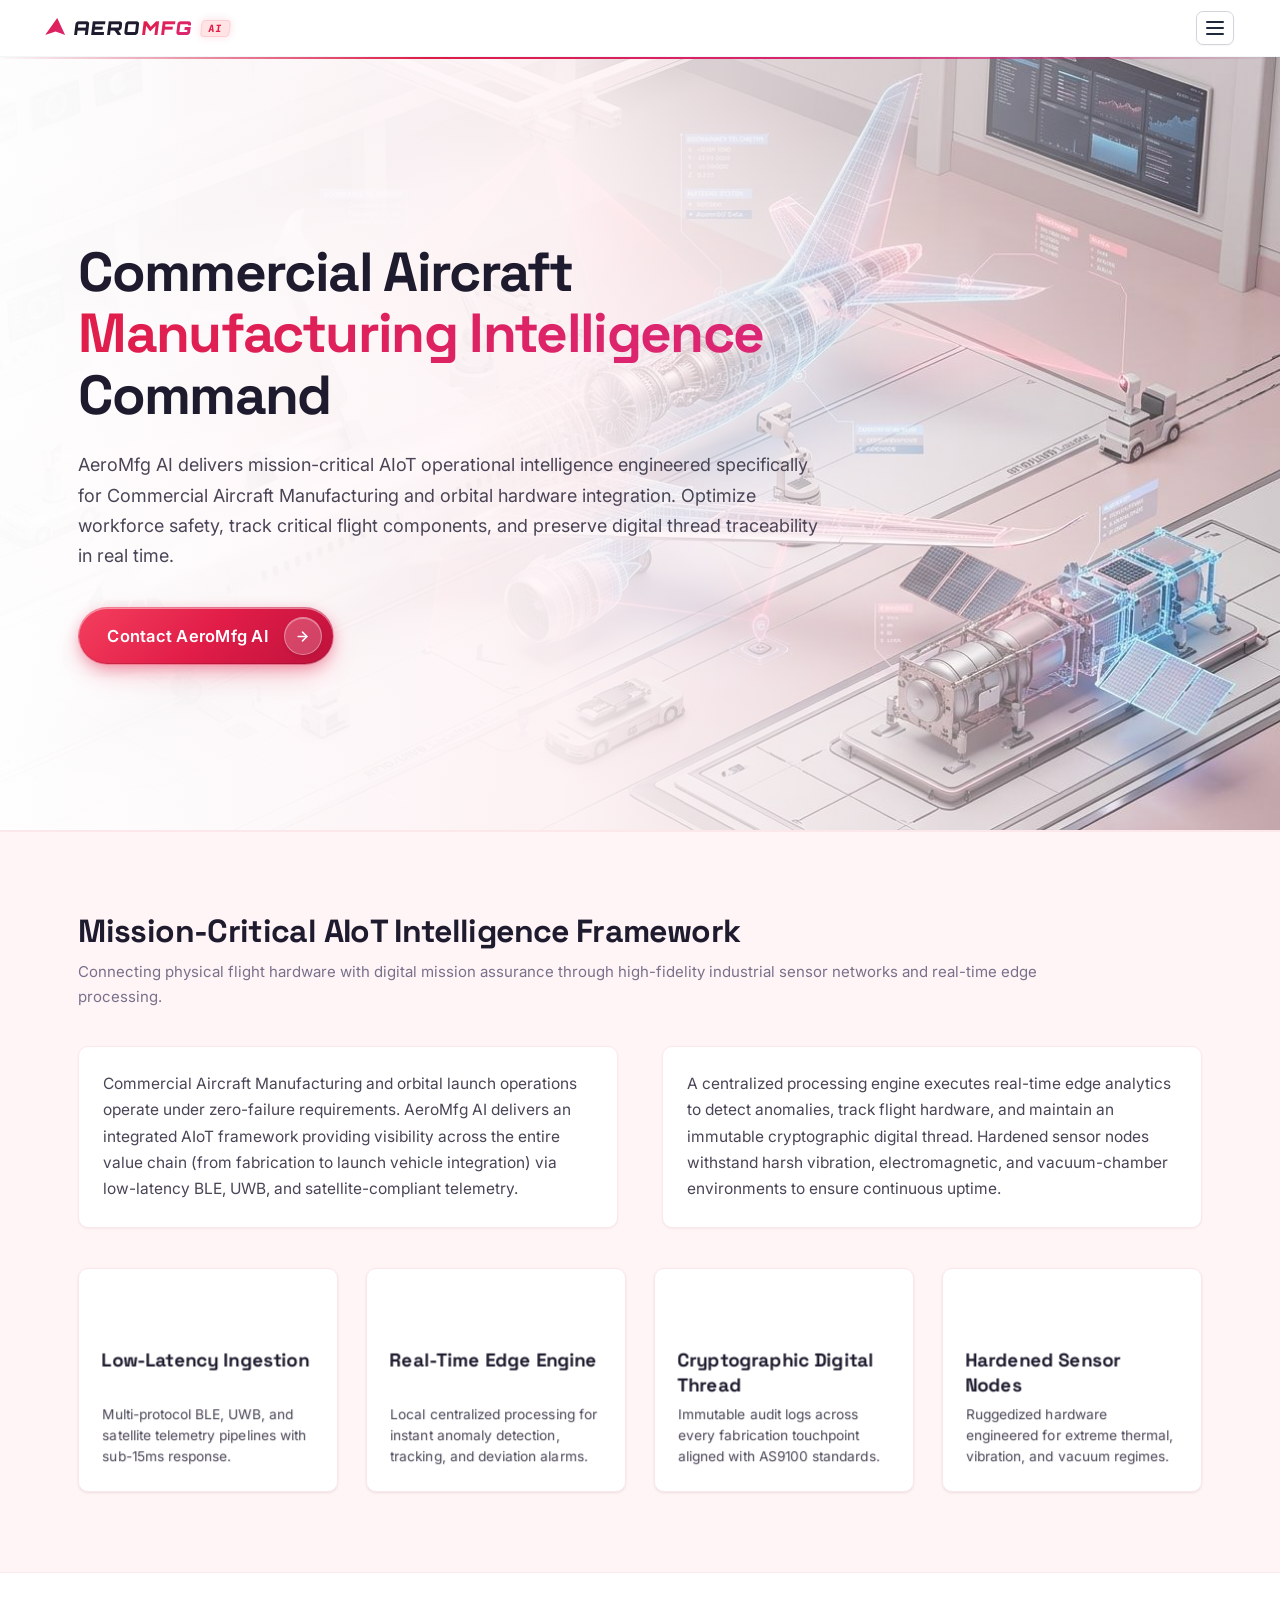
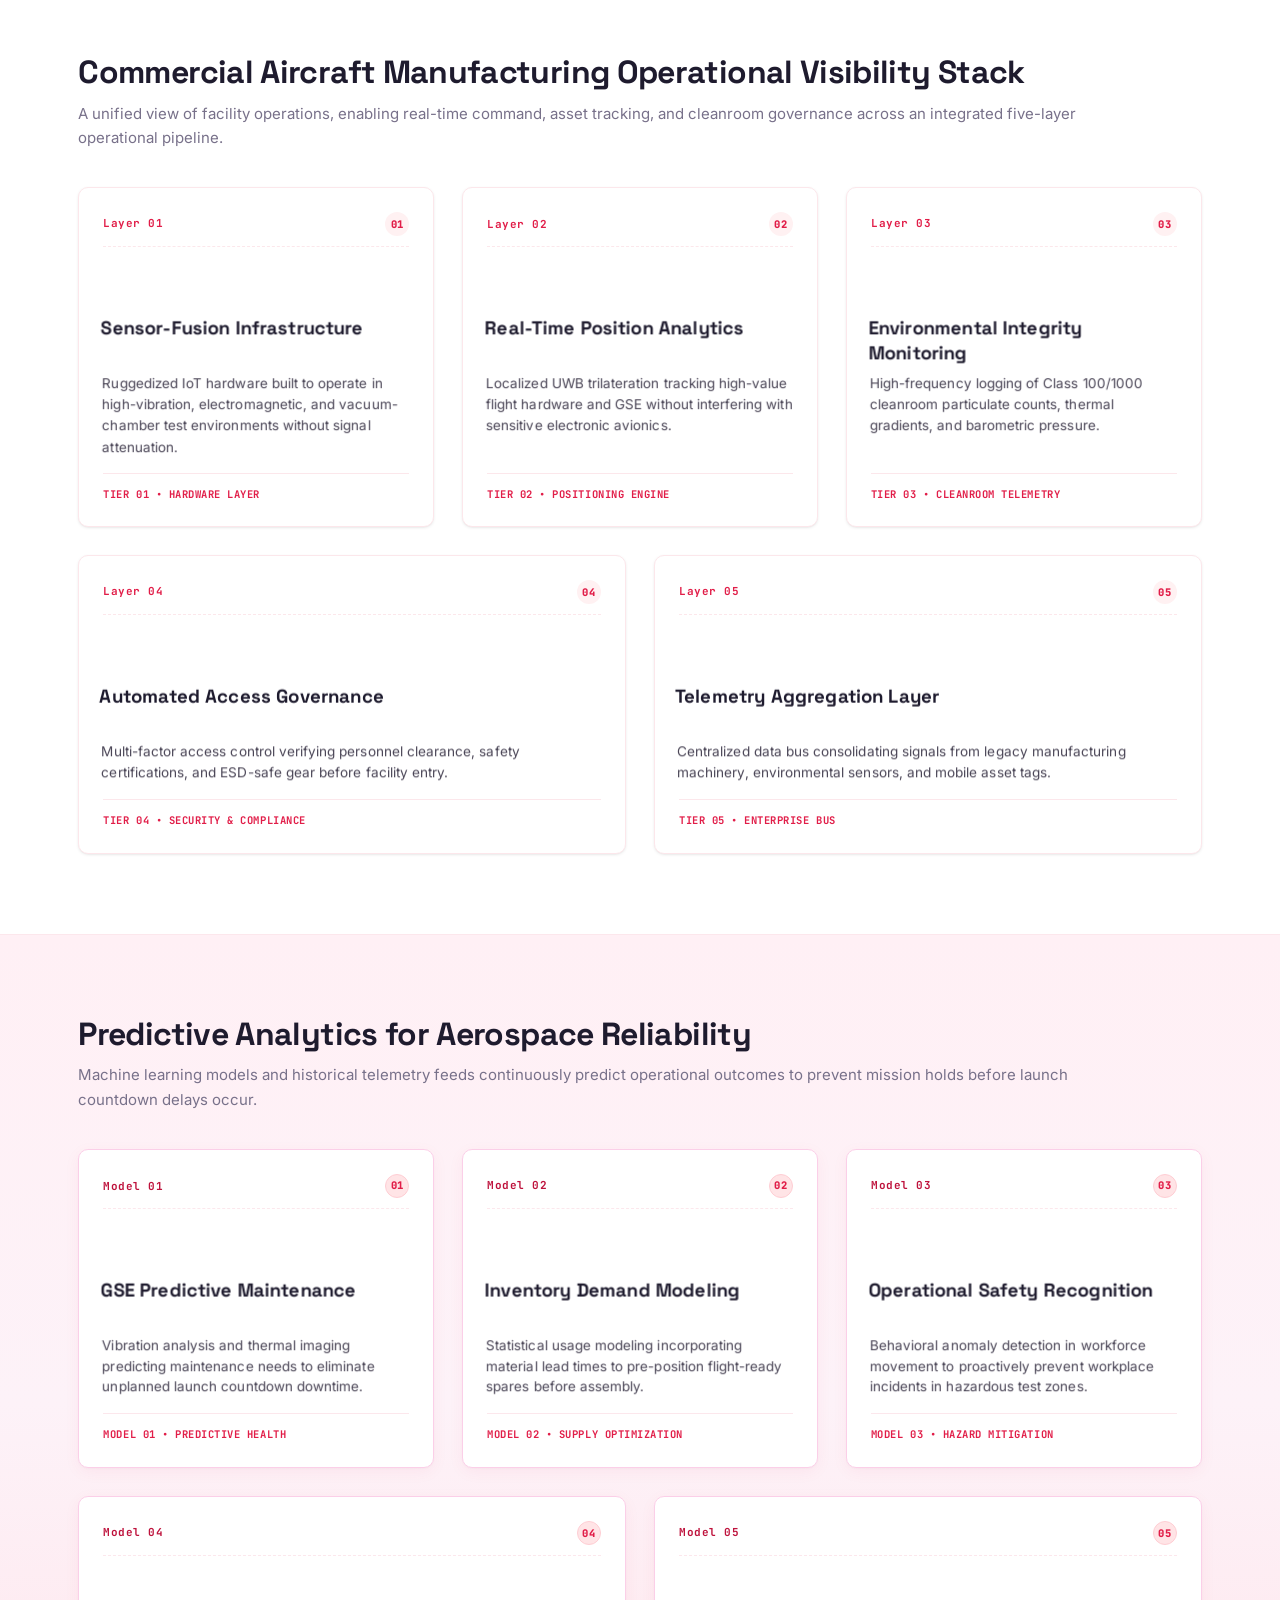
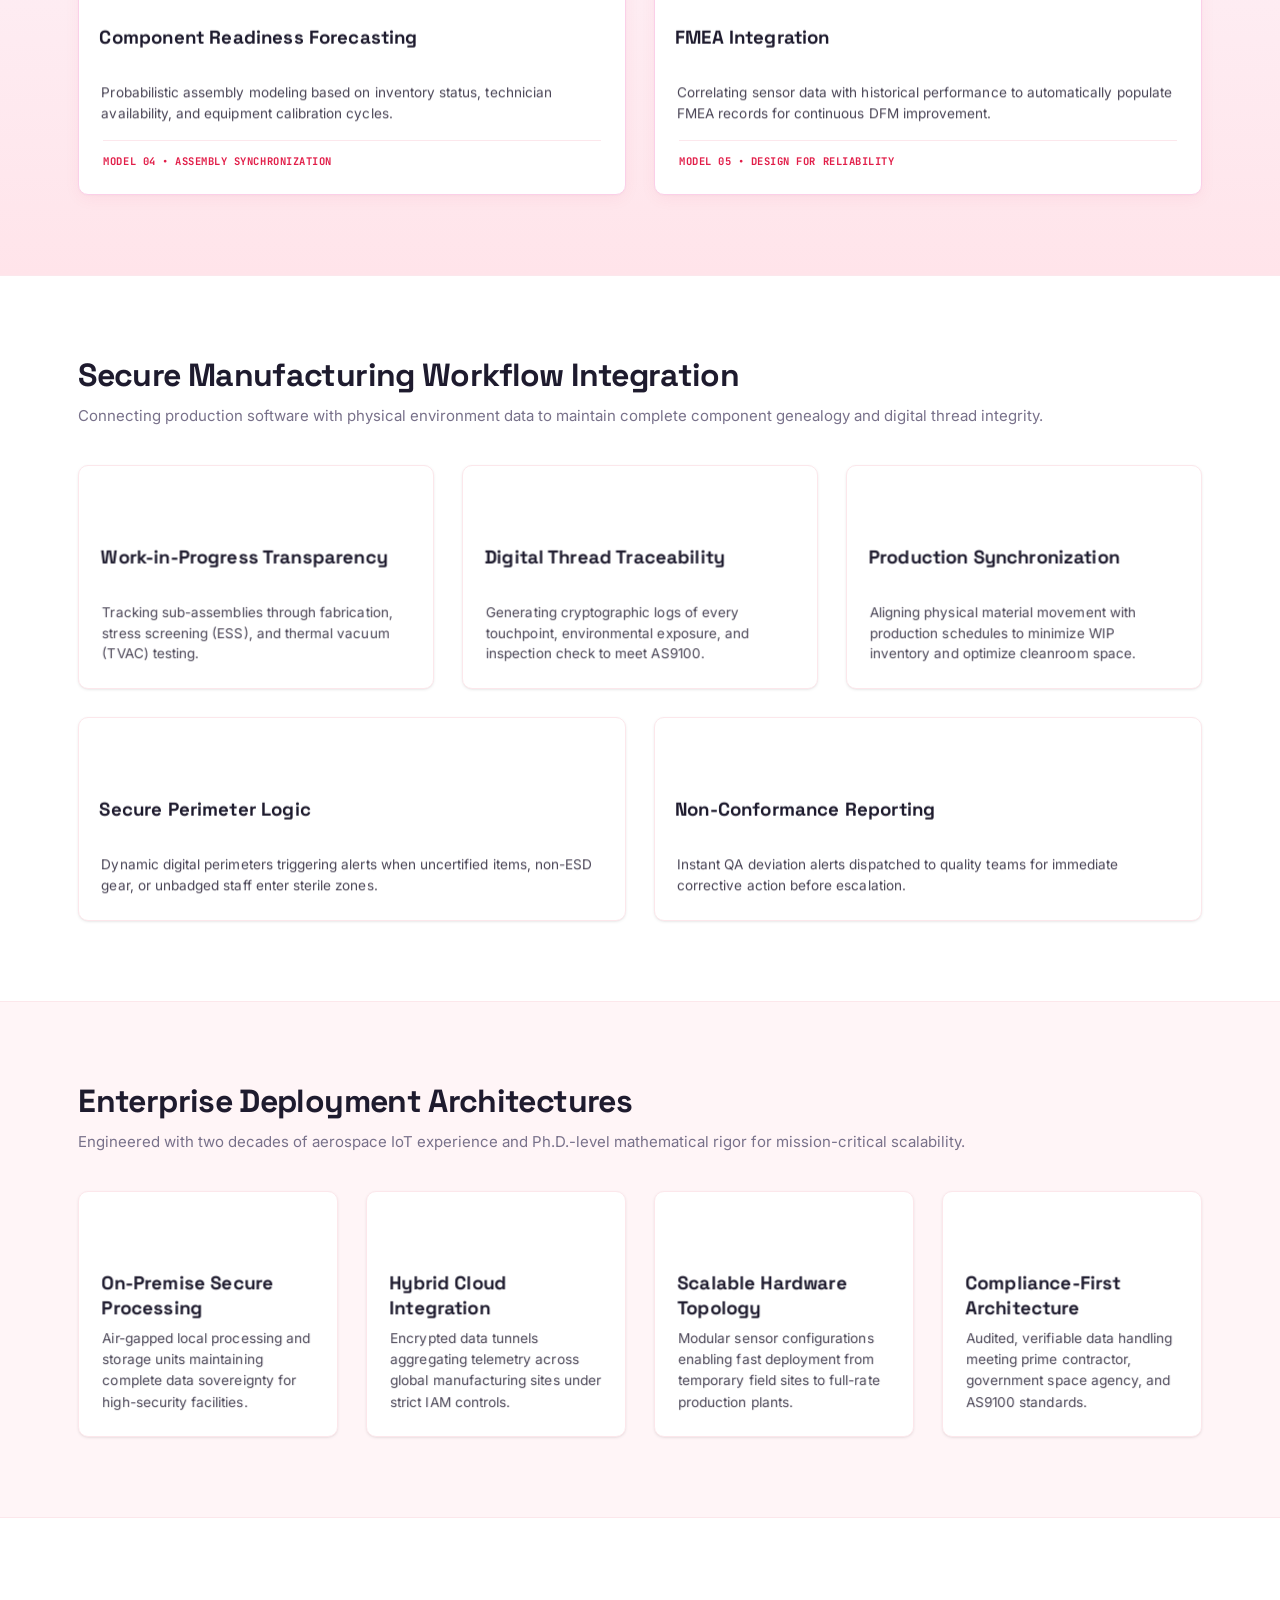
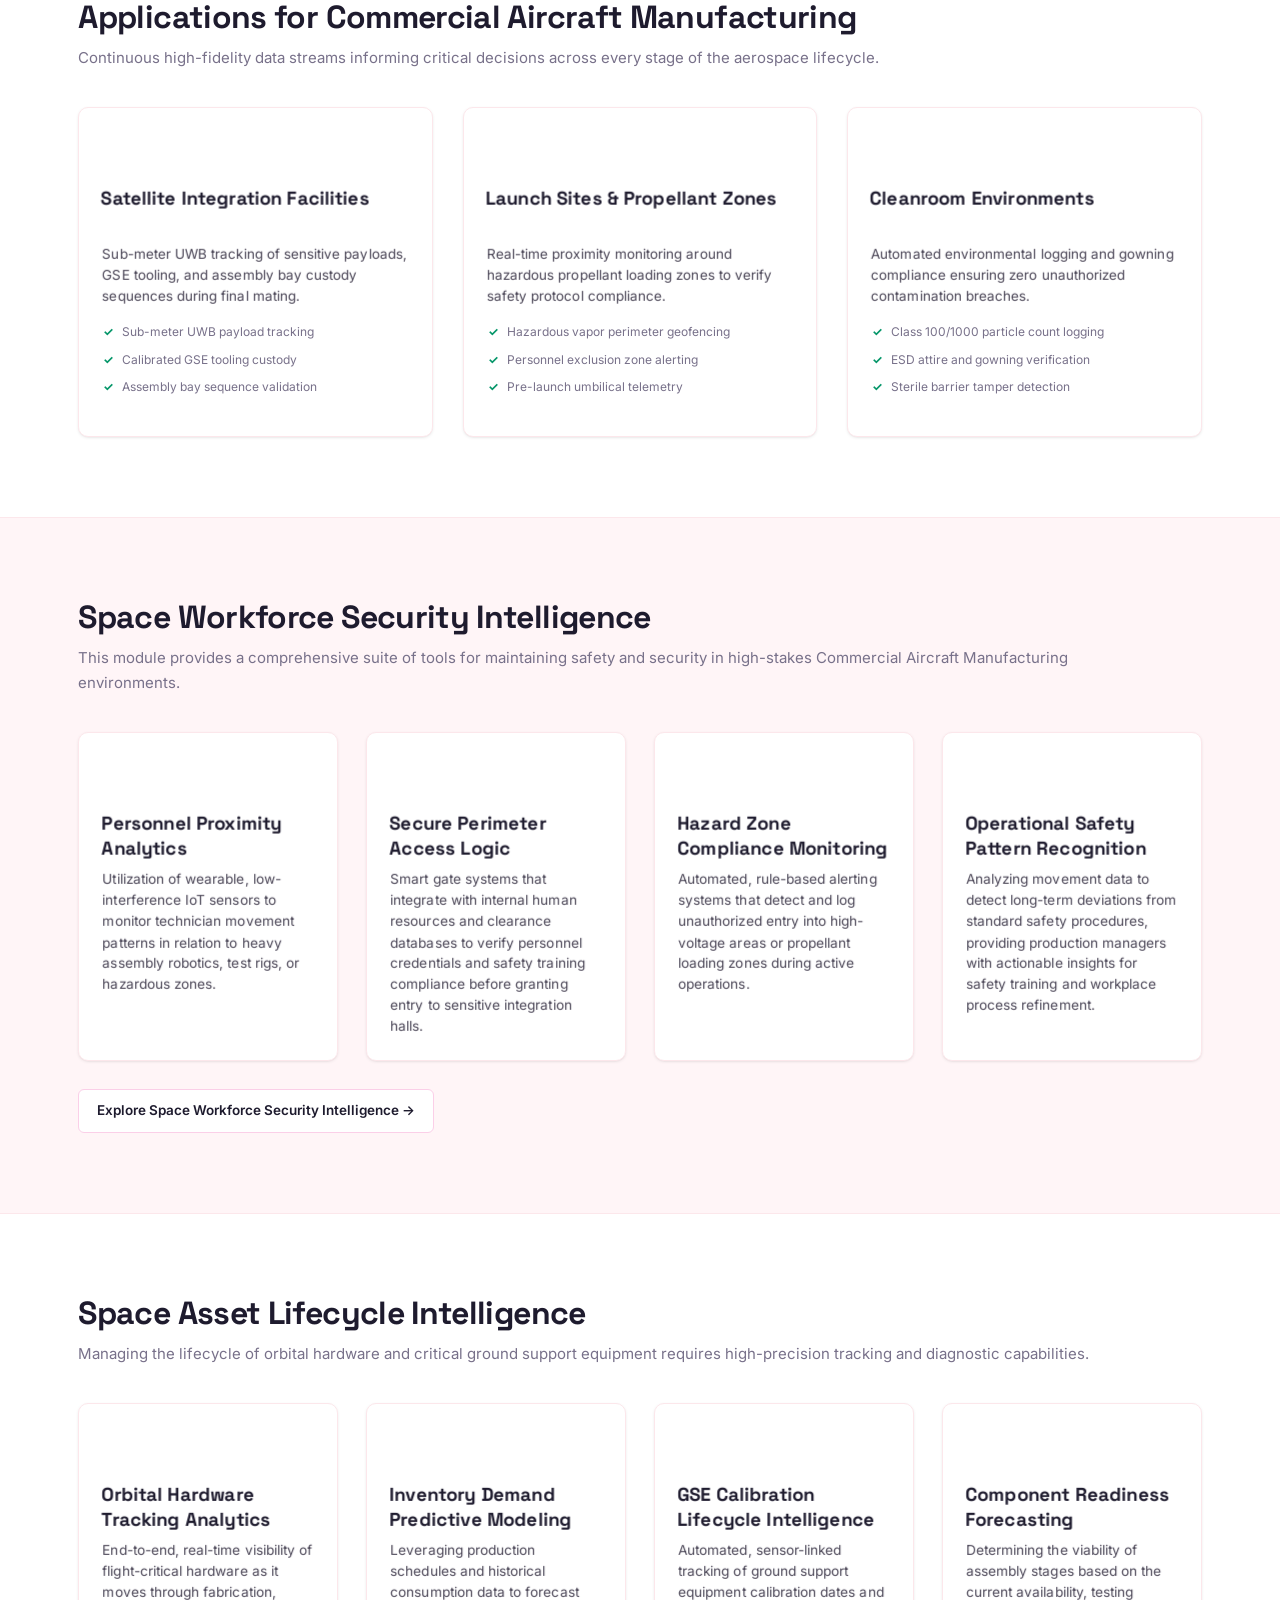
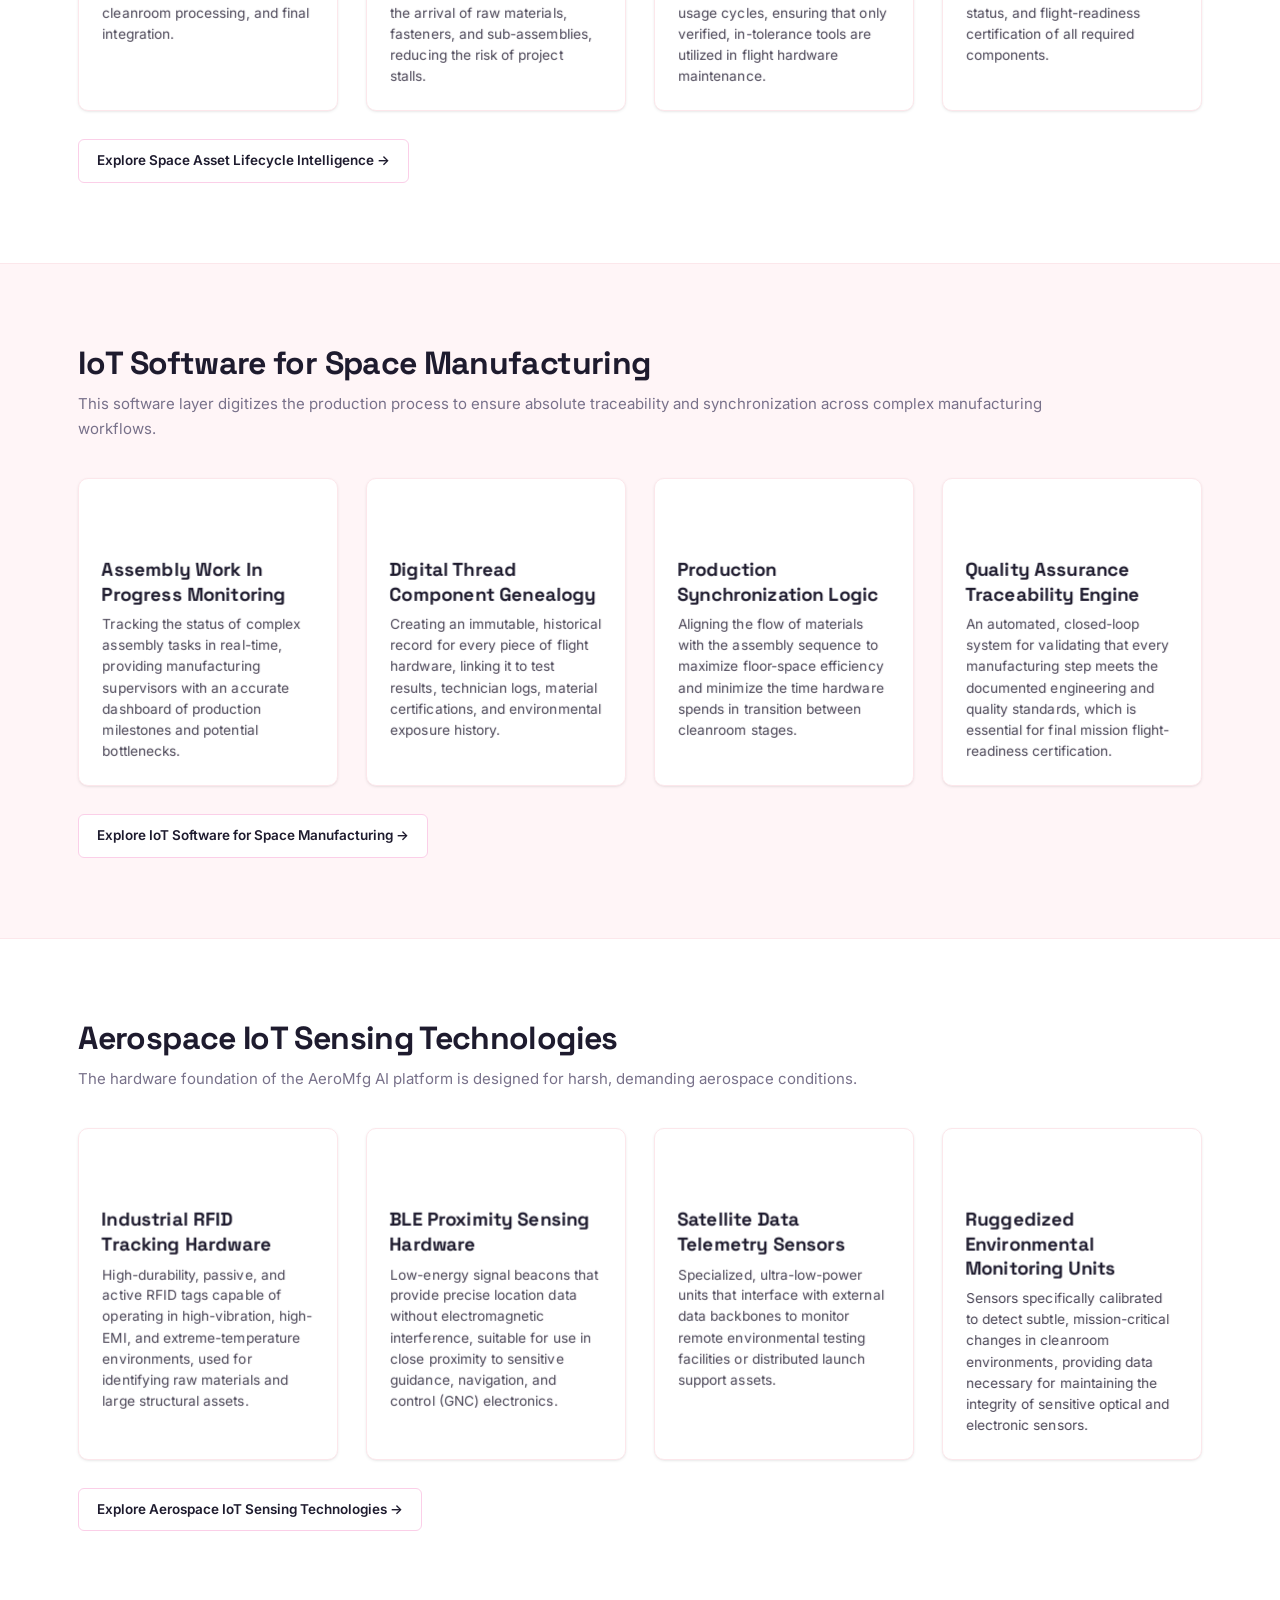
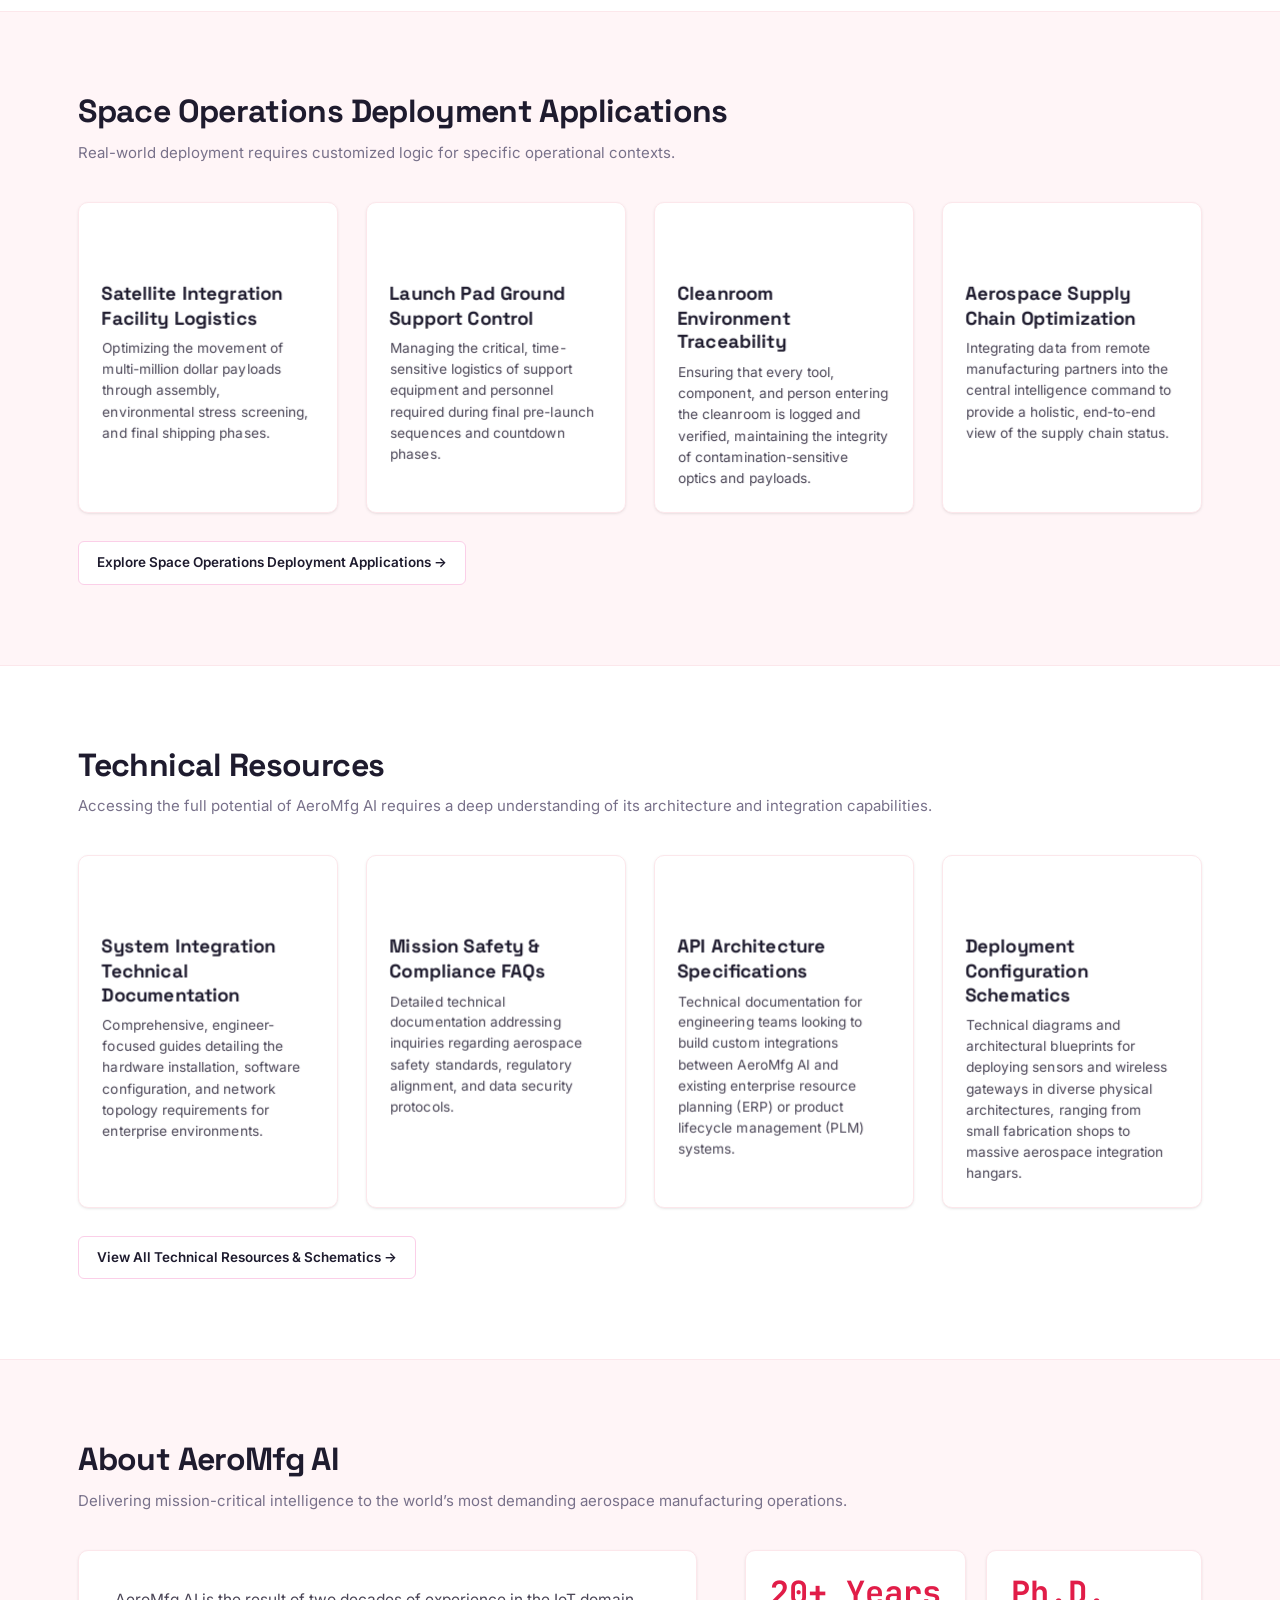
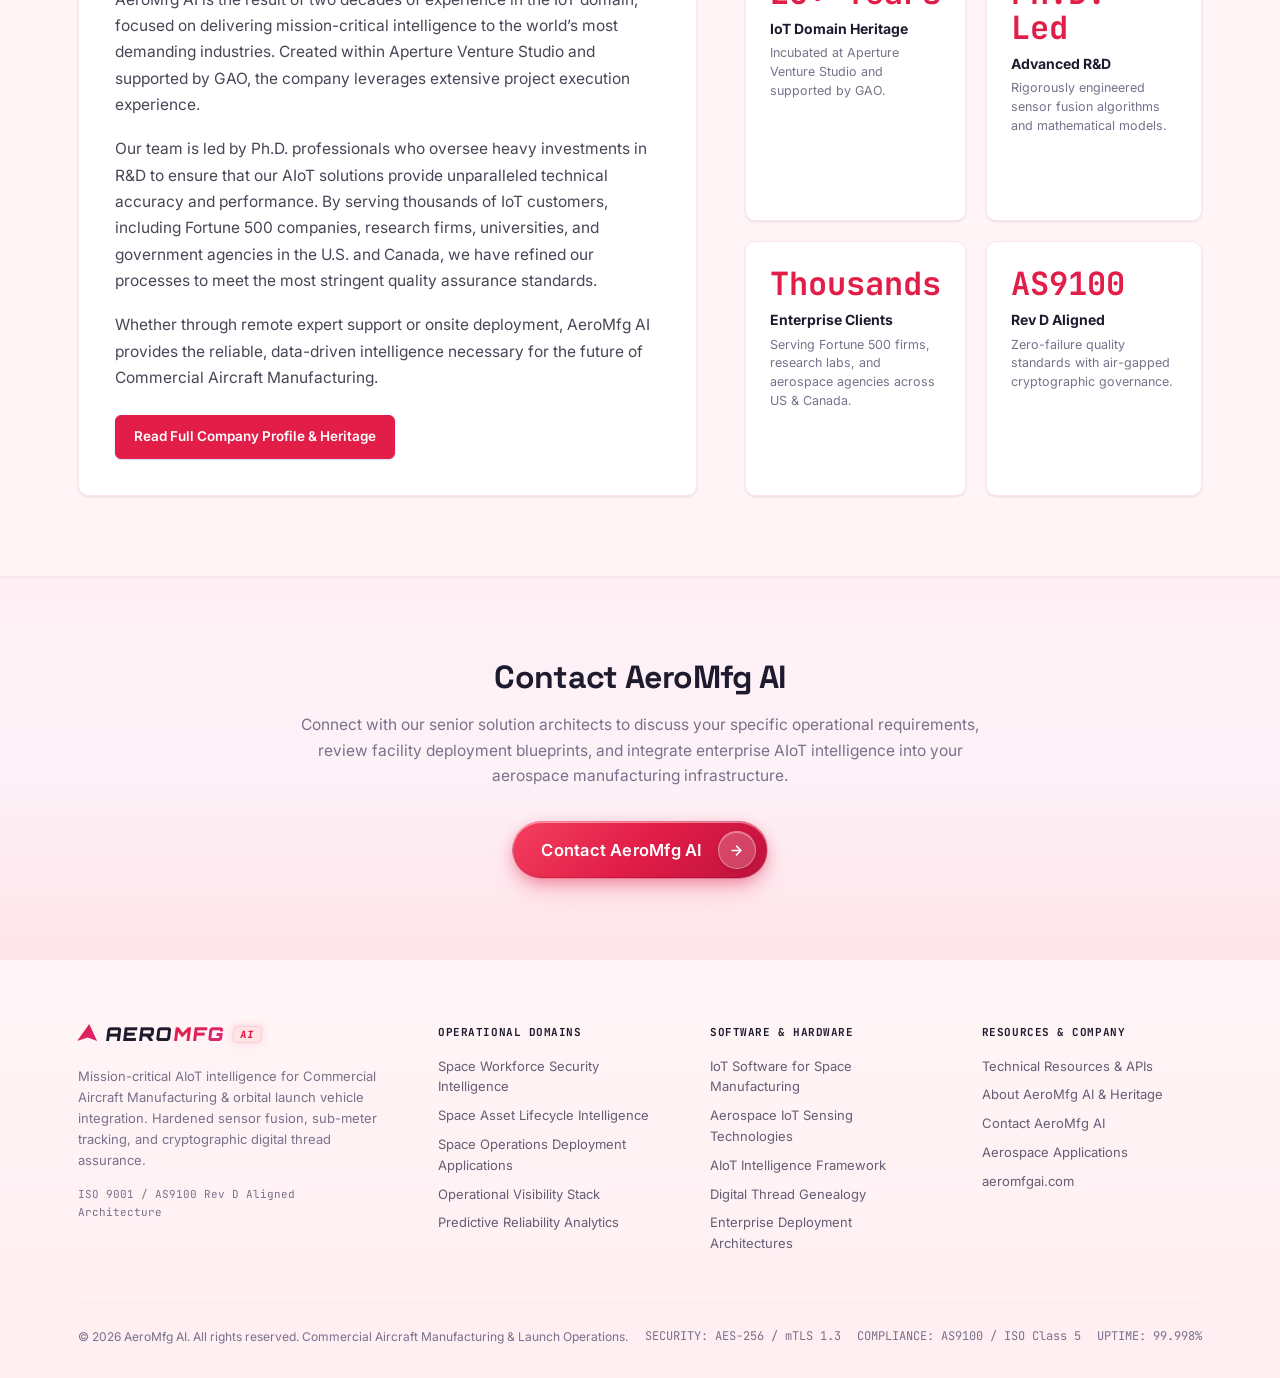
==== commit eaa908e4: "refactor: update color theme and styling across HTML and CSS files" ====
--- a/index.html
+++ b/index.html
@@ -8,7 +8,7 @@
   <meta name="keywords" content="Commercial Aircraft Manufacturing, Launch Operations, AIoT Intelligence, Mission Assurance, Sensor Fusion, Predictive Analytics, UWB Tracking, BLE Sensor Nodes, Cleanroom Monitoring, AS9100, Digital Thread" />
   <link rel="canonical" href="https://aeromfgai.com/" />
   <meta name="robots" content="index, follow" />
-  <meta name="theme-color" content="#090d16" />
+  <meta name="theme-color" content="#fff5f7" />
 
   <!-- Open Graph / Social Media -->
   <meta property="og:type" content="website" />
@@ -117,98 +117,34 @@
   </header>
 
   <main>
-    <!-- HERO SECTION -->
-    <section class="hero-wrap" id="command-overview">
-      <div class="container">
-        <div class="hero-layout">
-          <div>
-            <h1 class="hero-headline">
-              Commercial Aircraft Manufacturing Intelligence Command
-            </h1>
-            <p class="hero-description">
-              <strong style="color: var(--text-heading); font-size: 1.18em; display: block; margin-bottom: 14px; line-height: 1.45;">
-                Precision Intelligence for Commercial Aircraft Manufacturing Operational Excellence.
-              </strong>
-              AeroMfg AI delivers mission-critical AIoT intelligence to optimize workforce safety, flight hardware lifecycles, and manufacturing precision through advanced sensor fusion and predictive analytics.
-            </p>
-
-            <div class="hero-btn-row">
-              <a href="contact-aeromfgai-ai.html" class="hero-cta-btn">
-                <span>Contact AeroMfg AI</span>
-                <svg width="16" height="16" viewBox="0 0 24 24" fill="none" stroke="currentColor" stroke-width="2.2" stroke-linecap="round" stroke-linejoin="round" class="cta-arrow" aria-hidden="true"><line x1="5" y1="12" x2="19" y2="12"/><polyline points="12 5 19 12 12 19"/></svg>
-              </a>
-            </div>
+    <!-- HERO SECTION (FULL-PAGE IMMERSIVE BACKGROUND) -->
+    <section class="hero-wrap hero-full-bg" id="command-overview">
+      <div class="container">
+        <div class="hero-content-block">
+          <!-- Main Headline -->
+          <h1 class="hero-headline">
+            Commercial Aircraft <span class="gradient-text">Manufacturing Intelligence</span> Command
+          </h1>
+
+          <!-- Authoritative Narrative -->
+          <p class="hero-description">
+            AeroMfg AI delivers mission-critical AIoT operational intelligence engineered specifically for Commercial Aircraft Manufacturing and orbital hardware integration. Optimize workforce safety, track critical flight components, and preserve digital thread traceability in real time.
+          </p>
+
+          <!-- Conversion Action Button -->
+          <div class="hero-btn-row" style="margin-bottom: 0;">
+            <a href="contact-aeromfgai-ai.html" class="hero-cta-btn">
+              <span>Contact AeroMfg AI</span>
+              <span class="cta-icon-circle" aria-hidden="true">
+                <svg width="15" height="15" viewBox="0 0 24 24" fill="none" stroke="currentColor" stroke-width="2.4" stroke-linecap="round" stroke-linejoin="round" class="cta-arrow"><line x1="5" y1="12" x2="19" y2="12"/><polyline points="12 5 19 12 12 19"/></svg>
+              </span>
+            </a>
           </div>
-
-          <!-- Interactive Pure CSS 3D Digital Twin Command Stage (100% Zero JavaScript) -->
-          <div>
-            <!-- CSS Radio Controls for Camera Angle Switcher (Zero JS) -->
-            <input type="radio" name="camera3d" id="cam-orbit" class="cam-radio-input" checked />
-            <input type="radio" name="camera3d" id="cam-iso" class="cam-radio-input" />
-            <input type="radio" name="camera3d" id="cam-top" class="cam-radio-input" />
-            <input type="radio" name="camera3d" id="cam-explode" class="cam-radio-input" />
-
-            <div class="stage-3d-wrapper" id="simulator" style="scroll-margin-top: 100px;" aria-label="Interactive 3D Digital Twin Command Stage">
-              <div class="stage-3d-header">
-                <span class="stage-3d-title">
-                  <svg width="14" height="14" viewBox="0 0 24 24" fill="none" stroke="#38bdf8" stroke-width="2" aria-hidden="true"><circle cx="12" cy="12" r="10"/><path d="M12 2a14.5 14.5 0 0 0 0 20 14.5 14.5 0 0 0 0-20"/><path d="M2 12h20"/></svg>
-                  3D Digital Twin Command
-                </span>
-                <div class="camera-controls-bar">
-                  <label for="cam-orbit" class="cam-btn" title="Continuous 3D Gyroscopic Orbit">Orbit</label>
-                  <label for="cam-iso" class="cam-btn" title="Fixed Isometric Perspective">Isometric</label>
-                  <label for="cam-top" class="cam-btn" title="Top-Down Grid Plane">Top Grid</label>
-                  <label for="cam-explode" class="cam-btn" title="Exploded Architecture Layers">Exploded</label>
-                </div>
-              </div>
-
-              <!-- 3D Perspective Viewport -->
-              <div class="viewport-3d" title="Pure CSS 3D Holographic Model - Click buttons above to switch perspective">
-                <div class="world-3d">
-                  <!-- 3D Cyber Ground Plane Grid with Radar Sweep -->
-                  <div class="grid-plane-3d">
-                    <div class="radar-sweep-3d"></div>
-                  </div>
-
-                  <!-- 3D Central Gyroscopic Aerospace Gimbal Rings -->
-                  <div class="gimbal-system-3d">
-                    <div class="gimbal-ring gimbal-ring-1"></div>
-                    <div class="gimbal-ring gimbal-ring-2"></div>
-                    <div class="gimbal-ring gimbal-ring-3"></div>
-
-                    <!-- 3D Solar / Sensor Wings -->
-                    <div class="solar-wing-left"></div>
-                    <div class="solar-wing-right"></div>
-
-                    <!-- 3D Central Aerospace Core Cube -->
-                    <div class="core-cube-3d">
-                      <div class="cube-face cube-front">AIoT</div>
-                      <div class="cube-face cube-back">AERO</div>
-                      <div class="cube-face cube-right">UWB</div>
-                      <div class="cube-face cube-left">BLE</div>
-                      <div class="cube-face cube-top">CORE</div>
-                      <div class="cube-face cube-bottom">EDGE</div>
-                    </div>
-
-                    <!-- Floating 3D Telemetry Nodes in Space -->
-                    <div class="telemetry-node-3d node-ble">BLE 5.3 SENSOR</div>
-                    <div class="telemetry-node-3d node-uwb">UWB TRILATERATION</div>
-                    <div class="telemetry-node-3d node-thread">DIGITAL THREAD</div>
-                  </div>
-                </div>
-              </div>
-
-              <!-- Stage Bottom Specs Bar -->
-              <div style="background: rgba(15, 23, 42, 0.95); padding: 10px 16px; border-top: 1px solid rgba(56, 189, 248, 0.2); display: flex; justify-content: space-between; align-items: center; font-family: var(--font-mono); font-size: 11px; color: #94a3b8;">
-                <span style="color: #38bdf8; font-weight: 700;">PURE CSS 3D ENGINE</span>
-                <span>ZERO JAVASCRIPT • 60 FPS GPU</span>
-              </div>
-            </div>
-          </div>
-        </div>
-      </div>
-    </section>
-
+        </div>
+      </div>
+    </section>
+
+    
     <!-- SECTION 1: MISSION-CRITICAL AIoT INTELLIGENCE FRAMEWORK -->
     <section class="section-wrap alt-bg" id="framework">
       <div class="container">
@@ -369,8 +305,8 @@
     <section class="section-wrap dark-bg" id="predictive-analytics">
       <div class="container">
         <div class="section-intro">
-          <h2 class="section-heading-lg" style="color: #ffffff;">Predictive Analytics for Aerospace Reliability</h2>
-          <p class="section-summary" style="color: #94a3b8;">
+          <h2 class="section-heading-lg">Predictive Analytics for Aerospace Reliability</h2>
+          <p class="section-summary">
             Machine learning models and historical telemetry feeds continuously predict operational outcomes to prevent mission holds before launch countdown delays occur.
           </p>
         </div>
@@ -383,7 +319,7 @@
               <span>Model 01</span>
               <span class="step-num-badge">01</span>
             </div>
-            <div class="module-card-icon" style="background: rgba(56, 189, 248, 0.15); color: #38bdf8;" aria-hidden="true">
+            <div class="module-card-icon" aria-hidden="true">
               <svg width="20" height="20" viewBox="0 0 24 24" fill="none" stroke="currentColor" stroke-width="2"><path d="M22 12h-4l-3 9L9 3l-3 9H2"/></svg>
             </div>
             <h3 class="module-card-title">GSE Predictive Maintenance</h3>
@@ -399,7 +335,7 @@
               <span>Model 02</span>
               <span class="step-num-badge">02</span>
             </div>
-            <div class="module-card-icon" style="background: rgba(56, 189, 248, 0.15); color: #38bdf8;" aria-hidden="true">
+            <div class="module-card-icon" aria-hidden="true">
               <svg width="20" height="20" viewBox="0 0 24 24" fill="none" stroke="currentColor" stroke-width="2"><path d="M21 16V8a2 2 0 0 0-1-1.73l-7-4a2 2 0 0 0-2 0l-7 4A2 2 0 0 0 3 8v8a2 2 0 0 0 1 1.73l7 4a2 2 0 0 0 2 0l7-4A2 2 0 0 0 21 16z"/><polyline points="3.27 6.96 12 12.01 20.73 6.96"/><line x1="12" y1="22.08" x2="12" y2="12"/></svg>
             </div>
             <h3 class="module-card-title">Inventory Demand Modeling</h3>
@@ -415,7 +351,7 @@
               <span>Model 03</span>
               <span class="step-num-badge">03</span>
             </div>
-            <div class="module-card-icon" style="background: rgba(56, 189, 248, 0.15); color: #38bdf8;" aria-hidden="true">
+            <div class="module-card-icon" aria-hidden="true">
               <svg width="20" height="20" viewBox="0 0 24 24" fill="none" stroke="currentColor" stroke-width="2"><path d="M12 22s8-4 8-10V5l-8-3-8 3v7c0 6 8 10 8 10z"/></svg>
             </div>
             <h3 class="module-card-title">Operational Safety Recognition</h3>
@@ -431,7 +367,7 @@
               <span>Model 04</span>
               <span class="step-num-badge">04</span>
             </div>
-            <div class="module-card-icon" style="background: rgba(56, 189, 248, 0.15); color: #38bdf8;" aria-hidden="true">
+            <div class="module-card-icon" aria-hidden="true">
               <svg width="20" height="20" viewBox="0 0 24 24" fill="none" stroke="currentColor" stroke-width="2"><circle cx="12" cy="12" r="10"/><polyline points="12 6 12 12 16 14"/></svg>
             </div>
             <h3 class="module-card-title">Component Readiness Forecasting</h3>
@@ -447,7 +383,7 @@
               <span>Model 05</span>
               <span class="step-num-badge">05</span>
             </div>
-            <div class="module-card-icon" style="background: rgba(56, 189, 248, 0.15); color: #38bdf8;" aria-hidden="true">
+            <div class="module-card-icon" aria-hidden="true">
               <svg width="20" height="20" viewBox="0 0 24 24" fill="none" stroke="currentColor" stroke-width="2"><path d="M14 2H6a2 2 0 0 0-2 2v16a2 2 0 0 0 2 2h12a2 2 0 0 0 2-2V8z"/><polyline points="14 2 14 8 20 8"/><line x1="16" y1="13" x2="8" y2="13"/><line x1="16" y1="17" x2="8" y2="17"/><polyline points="10 9 9 9 8 9"/></svg>
             </div>
             <h3 class="module-card-title">FMEA Integration</h3>
@@ -1074,14 +1010,16 @@
     <!-- SECTION 14: CONTACT AEROMFG AI -->
     <section class="section-wrap dark-bg" id="contact" style="border-bottom: none; text-align: center;">
       <div class="container" style="max-width: 840px; margin: 0 auto;">
-        <h2 class="section-heading-lg" style="color: #ffffff; margin-bottom: 16px;">Contact AeroMfg AI</h2>
-        <p class="section-summary" style="color: #94a3b8; max-width: 720px; margin: 0 auto 32px; font-size: 15.5px; line-height: 1.65;">
+        <h2 class="section-heading-lg" style="margin-bottom: 16px;">Contact AeroMfg AI</h2>
+        <p class="section-summary" style="max-width: 720px; margin: 0 auto 32px; font-size: 15.5px; line-height: 1.65;">
           Connect with our senior solution architects to discuss your specific operational requirements, review facility deployment blueprints, and integrate enterprise AIoT intelligence into your aerospace manufacturing infrastructure.
         </p>
         <div style="display: flex; justify-content: center;">
           <a href="contact-aeromfgai-ai.html" class="hero-cta-btn">
             <span>Contact AeroMfg AI</span>
-            <svg width="16" height="16" viewBox="0 0 24 24" fill="none" stroke="currentColor" stroke-width="2.2" stroke-linecap="round" stroke-linejoin="round" class="cta-arrow" aria-hidden="true"><line x1="5" y1="12" x2="19" y2="12"/><polyline points="12 5 19 12 12 19"/></svg>
+            <span class="cta-icon-circle" aria-hidden="true">
+              <svg width="15" height="15" viewBox="0 0 24 24" fill="none" stroke="currentColor" stroke-width="2.4" stroke-linecap="round" stroke-linejoin="round" class="cta-arrow"><line x1="5" y1="12" x2="19" y2="12"/><polyline points="12 5 19 12 12 19"/></svg>
+            </span>
           </a>
         </div>
       </div>
@@ -1095,13 +1033,13 @@
         <div>
           <div style="margin-bottom: 16px;">
             <a href="index.html" class="brand-logo-link" title="AeroMfg AI">
-              <span class="text-logo"><span class="delta-mark" aria-hidden="true"></span><span class="brand-text" style="color: #ffffff;"><span class="text-aero" style="color: #ffffff;">AERO</span><span class="text-mfg">MFG</span></span><span class="ai-chip">AI</span></span>
+              <span class="text-logo"><span class="delta-mark" aria-hidden="true"></span><span class="brand-text"><span class="text-aero">AERO</span><span class="text-mfg">MFG</span></span><span class="ai-chip">AI</span></span>
             </a>
           </div>
-          <p style="font-size: 13px; line-height: 1.6; color: #94a3b8; margin-bottom: 16px;">
+          <p style="font-size: 13px; line-height: 1.6; color: var(--text-muted); margin-bottom: 16px;">
             Mission-critical AIoT intelligence for Commercial Aircraft Manufacturing &amp; orbital launch vehicle integration. Hardened sensor fusion, sub-meter tracking, and cryptographic digital thread assurance.
           </p>
-          <div style="font-family: var(--font-mono); font-size: 11px; color: #64748b;">
+          <div style="font-family: var(--font-mono); font-size: 11px; color: var(--text-muted);">
             ISO 9001 / AS9100 Rev D Aligned Architecture
           </div>
         </div>
--- a/styles.css
+++ b/styles.css
@@ -6,28 +6,28 @@
 
 :root {
   --bg-base: #ffffff;
-  --bg-subtle: #f8fafc;
-  --bg-muted: #f1f5f9;
-  --bg-dark: #090d16;
-  --bg-dark-surface: #0f172a;
-  --bg-dark-card: #1e293b;
-
-  --border-subtle: #e2e8f0;
-  --border-strong: #cbd5e1;
-  --border-dark: #334155;
-
-  --text-heading: #090d16;
-  --text-body: #334155;
-  --text-muted: #64748b;
-  --text-dim: #94a3b8;
-  --text-light: #f8fafc;
-
-  --brand-blue: #0052cc;
-  --brand-blue-hover: #0747a6;
-  --brand-blue-subtle: #eff6ff;
-  --brand-blue-border: #bfdbfe;
-  --brand-cyan: #0284c7;
-  --brand-cyan-subtle: #f0f9ff;
+  --bg-subtle: #fff5f7;
+  --bg-muted: #ffeef2;
+  --bg-dark: #fff0f5;
+  --bg-dark-surface: #ffffff;
+  --bg-dark-card: #ffffff;
+
+  --border-subtle: #fce7eb;
+  --border-strong: #fbcfe8;
+  --border-dark: #fecdd3;
+
+  --text-heading: #1e1b2e;
+  --text-body: #4a4556;
+  --text-muted: #78718a;
+  --text-dim: #9f9ba8;
+  --text-light: #ffffff;
+
+  --brand-blue: #e11d48;
+  --brand-blue-hover: #be123c;
+  --brand-blue-subtle: #fff1f2;
+  --brand-blue-border: #fecdd3;
+  --brand-cyan: #db2777;
+  --brand-cyan-subtle: #fdf2f8;
 
   --status-emerald: #059669;
   --status-emerald-bg: #ecfdf5;
@@ -181,18 +181,18 @@
 }
 
 .section-wrap.dark-bg {
-  background: var(--bg-dark);
-  color: var(--text-dim);
-  border-top: 1px solid #1e293b;
-  border-bottom: 1px solid #1e293b;
+  background: linear-gradient(180deg, #fff0f5 0%, #fdf2f8 50%, #ffe4ea 100%);
+  color: var(--text-body);
+  border-top: 1px solid #fce7ec;
+  border-bottom: 1px solid #fce7ec;
 }
 
 .section-wrap.dark-bg .section-heading-lg {
-  color: #ffffff;
+  color: var(--text-heading);
 }
 
 .section-wrap.dark-bg .section-summary {
-  color: #94a3b8;
+  color: var(--text-muted);
 }
 
 /* Buttons */
@@ -363,9 +363,9 @@
 .text-logo .delta-mark {
   width: 20px;
   height: 20px;
-  background: linear-gradient(135deg, #2563eb 0%, #06b6d4 100%);
+  background: linear-gradient(135deg, #e11d48 0%, #db2777 100%);
   clip-path: polygon(50% 0%, 100% 85%, 50% 68%, 0% 85%);
-  box-shadow: 0 2px 8px rgba(37, 99, 235, 0.4);
+  box-shadow: 0 2px 8px rgba(225, 29, 72, 0.35);
   flex-shrink: 0;
   transform: skewX(-7deg);
   transition: transform 0.2s cubic-bezier(0.34, 1.56, 0.64, 1);
@@ -383,18 +383,18 @@
 }
 
 .text-logo .text-aero {
-  color: #090d16;
+  color: var(--text-heading);
   font-weight: 900;
 }
 
 .site-footer .text-logo .text-aero,
 .dark-theme .text-logo .text-aero,
 .dark-bg .text-logo .text-aero {
-  color: #ffffff;
+  color: var(--text-heading);
 }
 
 .text-logo .text-mfg {
-  background: linear-gradient(135deg, #1d4ed8 0%, #0284c7 100%);
+  background: linear-gradient(135deg, #e11d48 0%, #db2777 100%);
   -webkit-background-clip: text;
   -webkit-text-fill-color: transparent;
   margin-left: 1px;
@@ -404,7 +404,7 @@
 .site-footer .text-logo .text-mfg,
 .dark-theme .text-logo .text-mfg,
 .dark-bg .text-logo .text-mfg {
-  background: linear-gradient(135deg, #38bdf8 0%, #60a5fa 100%);
+  background: linear-gradient(135deg, #e11d48 0%, #db2777 100%);
   -webkit-background-clip: text;
   -webkit-text-fill-color: transparent;
 }
@@ -414,25 +414,25 @@
   font-size: 10px;
   font-weight: 800;
   letter-spacing: 0.08em;
-  background: #090d16;
-  color: #38bdf8;
-  border: 1px solid #38bdf8;
+  background: #ffe4e6;
+  color: #e11d48;
+  border: 1px solid #fecdd3;
   padding: 2.5px 6.5px;
   border-radius: 4px;
   transform: skewX(-7deg);
-  box-shadow: 0 0 8px rgba(56, 189, 248, 0.25);
+  box-shadow: 0 0 8px rgba(225, 29, 72, 0.15);
   line-height: 1;
   transition: all 0.2s ease;
 }
 
 .brand-logo-link:hover .delta-mark {
   transform: skewX(-7deg) scale(1.1);
-  box-shadow: 0 3px 12px rgba(37, 99, 235, 0.6);
+  box-shadow: 0 3px 12px rgba(225, 29, 72, 0.5);
 }
 
 .brand-logo-link:hover .ai-chip {
-  box-shadow: 0 0 12px rgba(56, 189, 248, 0.6);
-  border-color: #60a5fa;
+  box-shadow: 0 0 12px rgba(225, 29, 72, 0.4);
+  border-color: #f43f5e;
   color: #ffffff;
 }
 
@@ -489,17 +489,250 @@
    HERO SECTION
    ========================================================================== */
 .hero-wrap {
-  padding: 86px 0 80px;
+  padding: 80px 0 76px;
   background-color: #ffffff;
   background-image: 
-    radial-gradient(circle at 85% 20%, rgba(2, 132, 199, 0.08) 0%, transparent 55%),
-    radial-gradient(circle at 15% 85%, rgba(14, 165, 233, 0.04) 0%, transparent 45%),
-    linear-gradient(rgba(226, 232, 240, 0.45) 1px, transparent 1px),
-    linear-gradient(90deg, rgba(226, 232, 240, 0.45) 1px, transparent 1px);
-  background-size: 100% 100%, 100% 100%, 42px 42px, 42px 42px;
+    radial-gradient(circle at 85% 20%, rgba(225, 29, 72, 0.04) 0%, transparent 60%),
+    radial-gradient(circle at 12% 80%, rgba(219, 39, 119, 0.02) 0%, transparent 50%);
   border-bottom: 1px solid var(--border-subtle);
   position: relative;
   overflow: hidden;
+}
+
+/* Full-page immersive background hero */
+.hero-wrap.hero-full-bg {
+  min-height: 86vh;
+  display: flex;
+  align-items: center;
+  padding: 128px 0 108px;
+  background-color: #ffffff;
+  background-image: 
+    linear-gradient(to right, rgba(255, 255, 255, 0.98) 0%, rgba(255, 245, 247, 0.94) 44%, rgba(255, 245, 247, 0.45) 72%, rgba(255, 255, 255, 0.08) 100%),
+    url('images/aerospace-digital-twin.jpg');
+  background-size: cover;
+  background-position: center right;
+  background-repeat: no-repeat;
+}
+
+@media (max-width: 992px) {
+  .hero-wrap.hero-full-bg {
+    min-height: auto;
+    padding: 80px 0 70px;
+    background-image: 
+      linear-gradient(180deg, rgba(255, 255, 255, 0.98) 0%, rgba(255, 245, 247, 0.94) 100%),
+      url('images/aerospace-digital-twin.jpg');
+    background-position: center;
+  }
+}
+
+.hero-content-block {
+  max-width: 780px;
+  position: relative;
+  z-index: 2;
+}
+
+@media (min-width: 1440px) {
+  .hero-content-block {
+    max-width: 820px;
+  }
+}
+
+/* Subpage Workforce Security Full-Page Immersive Background Hero */
+.subpage-hero.hero-workforce-bg {
+  min-height: 86vh;
+  display: flex;
+  align-items: center;
+  padding: 128px 0 108px;
+  background-color: #ffffff;
+  background-image: 
+    linear-gradient(to right, rgba(255, 255, 255, 0.98) 0%, rgba(255, 245, 247, 0.94) 44%, rgba(255, 245, 247, 0.45) 72%, rgba(255, 255, 255, 0.08) 100%),
+    url('images/aerospace-workforce-security.jpg');
+  background-size: cover;
+  background-position: center right;
+  background-repeat: no-repeat;
+  border-bottom: 1px solid var(--border-subtle);
+  position: relative;
+  overflow: hidden;
+}
+
+.subpage-hero.hero-workforce-bg::before {
+  display: none;
+}
+
+@media (max-width: 992px) {
+  .subpage-hero.hero-workforce-bg {
+    min-height: auto;
+    padding: 80px 0 70px;
+    background-image: 
+      linear-gradient(180deg, rgba(255, 255, 255, 0.98) 0%, rgba(255, 245, 247, 0.94) 100%),
+      url('images/aerospace-workforce-security.jpg');
+    background-position: center;
+  }
+}
+
+/* Subpage Asset Lifecycle Full-Page Immersive Background Hero */
+.subpage-hero.hero-asset-bg {
+  min-height: 86vh;
+  display: flex;
+  align-items: center;
+  padding: 128px 0 108px;
+  background-color: #ffffff;
+  background-image: 
+    linear-gradient(to right, rgba(255, 255, 255, 0.98) 0%, rgba(255, 245, 247, 0.94) 44%, rgba(255, 245, 247, 0.45) 72%, rgba(255, 255, 255, 0.08) 100%),
+    url('images/aerospace-asset-lifecycle.jpg');
+  background-size: cover;
+  background-position: center right;
+  background-repeat: no-repeat;
+  border-bottom: 1px solid var(--border-subtle);
+  position: relative;
+  overflow: hidden;
+}
+
+.subpage-hero.hero-asset-bg::before {
+  display: none;
+}
+
+@media (max-width: 992px) {
+  .subpage-hero.hero-asset-bg {
+    min-height: auto;
+    padding: 80px 0 70px;
+    background-image: 
+      linear-gradient(180deg, rgba(255, 255, 255, 0.98) 0%, rgba(255, 245, 247, 0.94) 100%),
+      url('images/aerospace-asset-lifecycle.jpg');
+    background-position: center;
+  }
+}
+
+/* Subpage IoT Software Full-Page Immersive Background Hero */
+.subpage-hero.hero-iot-software-bg {
+  min-height: 86vh;
+  display: flex;
+  align-items: center;
+  padding: 128px 0 108px;
+  background-color: #ffffff;
+  background-image: 
+    linear-gradient(to right, rgba(255, 255, 255, 0.98) 0%, rgba(255, 245, 247, 0.94) 44%, rgba(255, 245, 247, 0.45) 72%, rgba(255, 255, 255, 0.08) 100%),
+    url('images/aerospace-digital-twin.jpg');
+  background-size: cover;
+  background-position: center right;
+  background-repeat: no-repeat;
+  border-bottom: 1px solid var(--border-subtle);
+  position: relative;
+  overflow: hidden;
+}
+
+.subpage-hero.hero-iot-software-bg::before {
+  display: none;
+}
+
+@media (max-width: 992px) {
+  .subpage-hero.hero-iot-software-bg {
+    min-height: auto;
+    padding: 80px 0 70px;
+    background-image: 
+      linear-gradient(180deg, rgba(255, 255, 255, 0.98) 0%, rgba(255, 245, 247, 0.94) 100%),
+      url('images/aerospace-digital-twin.jpg');
+    background-position: center;
+  }
+}
+
+/* Subpage Sensing Technologies Full-Page Immersive Background Hero */
+.subpage-hero.hero-sensing-tech-bg {
+  min-height: 86vh;
+  display: flex;
+  align-items: center;
+  padding: 128px 0 108px;
+  background-color: #ffffff;
+  background-image: 
+    linear-gradient(to right, rgba(255, 255, 255, 0.98) 0%, rgba(255, 245, 247, 0.94) 44%, rgba(255, 245, 247, 0.45) 72%, rgba(255, 255, 255, 0.08) 100%),
+    url('images/aerospace-asset-lifecycle.jpg');
+  background-size: cover;
+  background-position: center right;
+  background-repeat: no-repeat;
+  border-bottom: 1px solid var(--border-subtle);
+  position: relative;
+  overflow: hidden;
+}
+
+.subpage-hero.hero-sensing-tech-bg::before {
+  display: none;
+}
+
+@media (max-width: 992px) {
+  .subpage-hero.hero-sensing-tech-bg {
+    min-height: auto;
+    padding: 80px 0 70px;
+    background-image: 
+      linear-gradient(180deg, rgba(255, 255, 255, 0.98) 0%, rgba(255, 245, 247, 0.94) 100%),
+      url('images/aerospace-asset-lifecycle.jpg');
+    background-position: center;
+  }
+}
+
+/* Subpage Space Operations Full-Page Immersive Background Hero */
+.subpage-hero.hero-space-ops-bg {
+  min-height: 86vh;
+  display: flex;
+  align-items: center;
+  padding: 128px 0 108px;
+  background-color: #ffffff;
+  background-image: 
+    linear-gradient(to right, rgba(255, 255, 255, 0.98) 0%, rgba(255, 245, 247, 0.94) 44%, rgba(255, 245, 247, 0.45) 72%, rgba(255, 255, 255, 0.08) 100%),
+    url('images/aerospace-workforce-security.jpg');
+  background-size: cover;
+  background-position: center right;
+  background-repeat: no-repeat;
+  border-bottom: 1px solid var(--border-subtle);
+  position: relative;
+  overflow: hidden;
+}
+
+.subpage-hero.hero-space-ops-bg::before {
+  display: none;
+}
+
+@media (max-width: 992px) {
+  .subpage-hero.hero-space-ops-bg {
+    min-height: auto;
+    padding: 80px 0 70px;
+    background-image: 
+      linear-gradient(180deg, rgba(255, 255, 255, 0.98) 0%, rgba(255, 245, 247, 0.94) 100%),
+      url('images/aerospace-workforce-security.jpg');
+    background-position: center;
+  }
+}
+
+/* Subpage Technical Resources Full-Page Immersive Background Hero */
+.subpage-hero.hero-tech-resources-bg {
+  min-height: 86vh;
+  display: flex;
+  align-items: center;
+  padding: 128px 0 108px;
+  background-color: #ffffff;
+  background-image: 
+    linear-gradient(to right, rgba(255, 255, 255, 0.98) 0%, rgba(255, 245, 247, 0.94) 44%, rgba(255, 245, 247, 0.45) 72%, rgba(255, 255, 255, 0.08) 100%),
+    url('images/aerospace-digital-twin.jpg');
+  background-size: cover;
+  background-position: center right;
+  background-repeat: no-repeat;
+  border-bottom: 1px solid var(--border-subtle);
+  position: relative;
+  overflow: hidden;
+}
+
+.subpage-hero.hero-tech-resources-bg::before {
+  display: none;
+}
+
+@media (max-width: 992px) {
+  .subpage-hero.hero-tech-resources-bg {
+    min-height: auto;
+    padding: 80px 0 70px;
+    background-image: 
+      linear-gradient(180deg, rgba(255, 255, 255, 0.98) 0%, rgba(255, 245, 247, 0.94) 100%),
+      url('images/aerospace-digital-twin.jpg');
+    background-position: center;
+  }
 }
 
 .hero-wrap::before {
@@ -509,98 +742,170 @@
   left: 0;
   right: 0;
   height: 2px;
-  background: linear-gradient(90deg, transparent, #0284c7, #38bdf8, transparent);
+  background: linear-gradient(90deg, transparent, #e11d48, #db2777, transparent);
   pointer-events: none;
 }
 
 .hero-layout {
   display: grid;
-  grid-template-columns: 1.12fr 0.88fr;
-  gap: 64px;
-  align-items: center;
-  min-height: 500px;
+  grid-template-columns: 1.15fr 0.85fr;
+  gap: 56px;
+  align-items: center;
+  min-height: 480px;
 }
 
 @media (min-width: 1360px) {
   .hero-layout {
-    gap: 84px;
+    gap: 72px;
   }
 }
 
 @media (min-width: 1600px) {
   .hero-layout {
-    gap: 96px;
-  }
+    gap: 84px;
+  }
+}
+
+.hero-status-pill {
+  display: inline-flex;
+  align-items: center;
+  gap: 8px;
+  padding: 6px 14px;
+  background: var(--brand-blue-subtle);
+  border: 1px solid var(--brand-blue-border);
+  border-radius: 999px;
+  font-family: var(--font-mono);
+  font-size: 11px;
+  font-weight: 700;
+  color: var(--brand-blue);
+  letter-spacing: 0.03em;
+  margin-bottom: 22px;
+}
+
+.status-pulse-dot {
+  width: 7px;
+  height: 7px;
+  border-radius: 50%;
+  background: #10b981;
+  box-shadow: 0 0 8px rgba(16, 185, 129, 0.7);
+  display: inline-block;
+  animation: pulse-dot 2s infinite ease-in-out;
+}
+
+@keyframes pulse-dot {
+  0% { transform: scale(0.9); opacity: 0.8; }
+  50% { transform: scale(1.2); opacity: 1; box-shadow: 0 0 12px rgba(16, 185, 129, 0.9); }
+  100% { transform: scale(0.9); opacity: 0.8; }
 }
 
 .hero-headline {
   font-family: var(--font-display);
-  font-size: clamp(2.65rem, 3.25vw, 3.55rem);
-  font-weight: 700;
-  line-height: 1.18;
-  letter-spacing: -0.025em;
+  font-size: clamp(2.85rem, 4.3vw, 4.25rem);
+  font-weight: 700;
+  line-height: 1.12;
+  letter-spacing: -0.03em;
   color: var(--text-heading);
   margin-bottom: 24px;
 }
 
+.hero-accent-text,
+.hero-headline .gradient-text {
+  background: linear-gradient(135deg, #e11d48 0%, #db2777 100%);
+  -webkit-background-clip: text;
+  -webkit-text-fill-color: transparent;
+  background-clip: text;
+}
+
 .hero-description {
-  font-size: 16.5px;
-  line-height: 1.76;
+  font-size: clamp(1.125rem, 1.35vw, 1.28rem);
+  line-height: 1.68;
   color: var(--text-body);
   margin-bottom: 36px;
-  max-width: 700px;
+  max-width: 740px;
 }
 
 .hero-btn-row {
   display: flex;
   align-items: center;
   flex-wrap: wrap;
-  gap: 14px;
-  margin-bottom: 0;
-}
-
-/* Hero Primary Solitary CTA Button */
+  gap: 16px;
+  margin-bottom: 36px;
+}
+
+/* Premium "Contact AeroMfg AI" Conversion Button */
 .hero-cta-btn {
   display: inline-flex;
   align-items: center;
   justify-content: center;
-  gap: 12px;
-  background: linear-gradient(135deg, #0284c7 0%, #0052cc 100%);
+  gap: 15px;
+  background: linear-gradient(135deg, #f43f5e 0%, #e11d48 50%, #be123c 100%);
   color: #ffffff !important;
   font-family: var(--font-sans);
-  font-size: 15px;
-  font-weight: 700;
-  letter-spacing: 0.01em;
-  padding: 14px 30px;
-  border-radius: var(--radius-sm);
-  border: 1px solid rgba(255, 255, 255, 0.25);
+  font-size: 16.5px;
+  font-weight: 600;
+  letter-spacing: 0.015em;
+  padding: 9px 11px 9px 28px;
+  border-radius: 9999px;
+  border: 1px solid rgba(255, 255, 255, 0.38);
   text-decoration: none;
-  box-shadow: 0 4px 20px -2px rgba(2, 132, 199, 0.45), 0 2px 6px -1px rgba(0, 0, 0, 0.08);
+  box-shadow: 
+    0 4px 14px -2px rgba(225, 29, 72, 0.38),
+    0 12px 28px -6px rgba(225, 29, 72, 0.28),
+    inset 0 1px 0 rgba(255, 255, 255, 0.45),
+    inset 0 -1px 0 rgba(0, 0, 0, 0.15);
   position: relative;
   overflow: hidden;
-  transition: all 0.25s cubic-bezier(0.16, 1, 0.3, 1);
+  cursor: pointer;
+  transition: all 0.28s cubic-bezier(0.16, 1, 0.3, 1);
 }
 
 .hero-cta-btn::before {
   content: "";
   position: absolute;
   top: 0;
-  left: -100%;
-  width: 100%;
+  left: -130%;
+  width: 90%;
   height: 100%;
-  background: linear-gradient(90deg, transparent, rgba(255, 255, 255, 0.25), transparent);
-  transition: left 0.6s ease;
+  background: linear-gradient(90deg, transparent, rgba(255, 255, 255, 0.35), transparent);
+  transform: skewX(-20deg);
+  transition: left 0.75s ease;
+}
+
+.cta-icon-circle {
+  width: 38px;
+  height: 38px;
+  border-radius: 50%;
+  background: rgba(255, 255, 255, 0.2);
+  border: 1px solid rgba(255, 255, 255, 0.35);
+  display: inline-flex;
+  align-items: center;
+  justify-content: center;
+  box-shadow: inset 0 1px 0 rgba(255, 255, 255, 0.35), 0 2px 4px rgba(0, 0, 0, 0.08);
+  transition: all 0.25s cubic-bezier(0.16, 1, 0.3, 1);
+  color: #ffffff;
+  flex-shrink: 0;
 }
 
 .hero-cta-btn:hover {
   transform: translateY(-2px);
-  background: linear-gradient(135deg, #0369a1 0%, #0747a6 100%);
-  box-shadow: 0 8px 26px -2px rgba(2, 132, 199, 0.55), 0 4px 10px -2px rgba(0, 0, 0, 0.12);
-  border-color: rgba(255, 255, 255, 0.4);
+  background: linear-gradient(135deg, #fb7185 0%, #e11d48 45%, #9f1239 100%);
+  box-shadow: 
+    0 6px 22px -2px rgba(225, 29, 72, 0.52),
+    0 18px 40px -6px rgba(225, 29, 72, 0.36),
+    inset 0 1px 0 rgba(255, 255, 255, 0.55),
+    inset 0 -1px 0 rgba(0, 0, 0, 0.2);
+  border-color: rgba(255, 255, 255, 0.55);
 }
 
 .hero-cta-btn:hover::before {
-  left: 100%;
+  left: 140%;
+}
+
+.hero-cta-btn:hover .cta-icon-circle {
+  background: #ffffff;
+  color: #e11d48;
+  transform: translateX(2px) scale(1.05);
+  box-shadow: 0 4px 12px rgba(0, 0, 0, 0.15);
 }
 
 .hero-cta-btn .cta-arrow {
@@ -609,7 +914,109 @@
 }
 
 .hero-cta-btn:hover .cta-arrow {
-  transform: translateX(4px);
+  transform: translateX(2px);
+}
+
+.hero-cta-btn:active {
+  transform: translateY(0);
+  box-shadow: 
+    0 2px 8px -1px rgba(225, 29, 72, 0.4),
+    0 6px 14px -3px rgba(225, 29, 72, 0.25),
+    inset 0 1px 2px rgba(0, 0, 0, 0.2);
+}
+
+.hero-secondary-btn {
+  display: inline-flex;
+  align-items: center;
+  justify-content: center;
+  padding: 15px 28px;
+  font-size: 15px;
+  font-weight: 600;
+  color: var(--text-heading) !important;
+  background: #ffffff;
+  border: 1px solid var(--border-strong);
+  border-radius: 10px;
+  text-decoration: none;
+  transition: all 0.2s ease;
+  box-shadow: 0 2px 6px rgba(0, 0, 0, 0.03);
+}
+
+.hero-secondary-btn:hover {
+  background: var(--bg-subtle);
+  border-color: var(--brand-blue-border);
+  color: var(--brand-blue) !important;
+  transform: translateY(-2px);
+  box-shadow: 0 4px 12px rgba(225, 29, 72, 0.1);
+}
+
+/* Minimalist Trust Metrics Bar */
+.hero-trust-bar {
+  display: flex;
+  align-items: center;
+  gap: 24px;
+  padding-top: 24px;
+  border-top: 1px solid var(--border-subtle);
+  max-width: 580px;
+}
+
+.trust-cell {
+  display: flex;
+  flex-direction: column;
+  gap: 2px;
+}
+
+.trust-value {
+  font-family: var(--font-mono);
+  font-size: 17px;
+  font-weight: 800;
+  color: var(--text-heading);
+  letter-spacing: -0.02em;
+}
+
+.trust-caption {
+  font-family: var(--font-mono);
+  font-size: 11px;
+  color: var(--text-muted);
+  text-transform: uppercase;
+  letter-spacing: 0.04em;
+}
+
+.trust-sep {
+  width: 1px;
+  height: 28px;
+  background: var(--border-subtle);
+}
+
+/* Clean, Simple, Professional Hero Visual Frame */
+.hero-visual-frame {
+  position: relative;
+  width: 100%;
+  border-radius: 16px;
+  overflow: hidden;
+  background: #ffffff;
+  border: 1px solid var(--border-strong);
+  box-shadow: 0 20px 48px -12px rgba(225, 29, 72, 0.12), 0 8px 24px -6px rgba(30, 27, 46, 0.05);
+  transition: transform var(--transition-normal), box-shadow var(--transition-normal);
+  scroll-margin-top: 100px;
+}
+
+.hero-visual-frame:hover {
+  transform: translateY(-3px);
+  box-shadow: 0 28px 56px -12px rgba(225, 29, 72, 0.18), 0 12px 28px -6px rgba(30, 27, 46, 0.08);
+}
+
+.hero-visual-img {
+  width: 100%;
+  height: auto;
+  min-height: 340px;
+  max-height: 440px;
+  object-fit: cover;
+  display: block;
+  transition: transform var(--transition-normal);
+}
+
+.hero-visual-frame:hover .hero-visual-img {
+  transform: scale(1.02);
 }
 
 .spec-strip {
@@ -660,7 +1067,7 @@
 }
 
 .hero-wrap .spec-col {
-  border-left: 2px solid rgba(2, 132, 199, 0.22);
+  border-left: 2px solid rgba(244, 63, 94, 0.22);
   padding-left: 14px;
   transition: border-color 0.2s ease;
 }
@@ -700,8 +1107,8 @@
   font-size: 12.5px;
   font-weight: 700;
   color: var(--brand-blue);
-  background: rgba(2, 132, 199, 0.06);
-  border: 1px solid rgba(2, 132, 199, 0.28);
+  background: rgba(244, 63, 94, 0.06);
+  border: 1px solid rgba(244, 63, 94, 0.28);
   padding: 11px 20px;
   border-radius: var(--radius-sm);
   text-decoration: none;
@@ -714,7 +1121,7 @@
   color: #ffffff;
   border-color: var(--brand-blue);
   transform: translateX(4px);
-  box-shadow: 0 4px 16px rgba(2, 132, 199, 0.28);
+  box-shadow: 0 4px 16px rgba(244, 63, 94, 0.28);
 }
 
 .btn-explore .arrow-icon {
@@ -735,24 +1142,24 @@
   line-height: 1.45;
   letter-spacing: 0.05em;
   z-index: 5;
-  text-shadow: 0 0 8px rgba(56, 189, 248, 0.5);
+  text-shadow: 0 0 8px rgba(225, 29, 72, 0.5);
 }
 
 .stage-hud-tl {
   top: 14px;
   left: 16px;
-  color: #38bdf8;
+  color: var(--brand-blue);
 }
 
 .stage-hud-tr {
   top: 14px;
   right: 16px;
   text-align: right;
-  color: #38bdf8;
+  color: var(--brand-blue);
 }
 
 .stage-hud-label {
-  color: #94a3b8;
+  color: var(--text-muted);
   font-size: 9px;
 }
 
@@ -766,13 +1173,13 @@
 }
 
 .card-head {
-  background: var(--bg-dark);
-  color: #ffffff;
+  background: #fff5f7;
+  color: var(--text-heading);
   padding: 12px 16px;
   display: flex;
   justify-content: space-between;
   align-items: center;
-  border-bottom: 1px solid #1e293b;
+  border-bottom: 1px solid #fce7ec;
 }
 
 .card-head-title {
@@ -782,7 +1189,7 @@
   display: flex;
   align-items: center;
   gap: 8px;
-  color: #f8fafc;
+  color: var(--text-heading);
 }
 
 .card-body-padded {
@@ -820,17 +1227,17 @@
    DIGITAL TWIN SIMULATOR (PURE CSS INTERACTION)
    ========================================================================== */
 .sim-card {
-  background: #090d16;
-  border: 1px solid #1e293b;
+  background: #ffffff;
+  border: 1px solid #fbcfe8;
   border-radius: var(--radius-md);
   overflow: hidden;
-  box-shadow: var(--shadow-modal);
-  color: #94a3b8;
+  box-shadow: 0 10px 30px -5px rgba(225, 29, 72, 0.08);
+  color: var(--text-body);
 }
 
 .sim-header-bar {
-  background: #0f172a;
-  border-bottom: 1px solid #1e293b;
+  background: #fff5f7;
+  border-bottom: 1px solid #fce7ec;
   padding: 12px 18px;
   display: flex;
   justify-content: space-between;
@@ -860,17 +1267,18 @@
   font-weight: 600;
   padding: 6px 12px;
   border-radius: var(--radius-xs);
-  background: #1e293b;
-  color: #94a3b8;
-  border: 1px solid #334155;
+  background: #ffffff;
+  color: var(--text-body);
+  border: 1px solid #fbcfe8;
   cursor: pointer;
   transition: all 0.15s ease;
   user-select: none;
 }
 
 .layer-pill:hover {
-  background: #334155;
-  color: #f8fafc;
+  background: #ffe4e6;
+  color: var(--brand-blue);
+  border-color: #fecdd3;
 }
 
 /* Active Layer Radio Styles */
@@ -883,8 +1291,8 @@
 #layer-torque:checked ~ .sim-card .layer-pill.pill-torque {
   background: var(--brand-blue);
   color: #ffffff;
-  border-color: #3b82f6;
-  box-shadow: 0 0 10px rgba(59, 130, 246, 0.4);
+  border-color: var(--brand-blue-hover);
+  box-shadow: 0 0 10px rgba(225, 29, 72, 0.3);
 }
 
 #layer-breach:checked ~ .sim-card .layer-pill.pill-breach {
@@ -948,8 +1356,8 @@
 .sim-canvas-wrap {
   padding: 24px;
   position: relative;
-  background: radial-gradient(circle at 50% 50%, #0d1527 0%, #090d16 100%);
-  border-right: 1px solid #1e293b;
+  background: radial-gradient(circle at 50% 50%, #fffbfd 0%, #fff5f7 100%);
+  border-right: 1px solid #fce7ec;
   overflow: hidden;
 }
 
@@ -1017,7 +1425,7 @@
 }
 
 .sim-sidebar {
-  background: #0f172a;
+  background: #fff8fa;
   padding: 20px;
   display: flex;
   flex-direction: column;
@@ -1028,7 +1436,7 @@
   font-family: var(--font-mono);
   font-size: 11px;
   font-weight: 700;
-  color: #38bdf8;
+  color: var(--brand-blue);
   text-transform: uppercase;
   letter-spacing: 0.05em;
   margin-bottom: 8px;
@@ -1038,8 +1446,8 @@
 }
 
 .feed-box {
-  background: #090d16;
-  border: 1px solid #1e293b;
+  background: #ffffff;
+  border: 1px solid #fce7ec;
   border-radius: var(--radius-xs);
   padding: 10px;
   display: flex;
@@ -1054,10 +1462,10 @@
 .feed-entry {
   padding: 6px 8px;
   border-radius: 3px;
-  background: #111827;
-  border-left: 2px solid #38bdf8;
+  background: #fff5f7;
+  border-left: 2px solid var(--brand-blue);
   line-height: 1.4;
-  color: #cbd5e1;
+  color: var(--text-body);
 }
 
 .feed-entry.danger {
@@ -1311,7 +1719,8 @@
 }
 
 .json-content {
-  background: #090d16;
+  background: #fff5f7;
+  border-top: 1px solid #fce7ec;
   padding: 14px;
   max-height: 220px;
   overflow-y: auto;
@@ -1321,7 +1730,7 @@
   margin: 0;
   font-family: var(--font-mono);
   font-size: 11px;
-  color: #38bdf8;
+  color: #be123c;
   line-height: 1.5;
 }
 
@@ -1503,38 +1912,40 @@
 
 .module-card.dark-theme,
 .section-wrap.dark-bg .module-card {
-  background: var(--bg-dark-card);
-  border-color: #334155;
-  color: #94a3b8;
+  background: #ffffff;
+  border-color: #fbcfe8;
+  color: var(--text-body);
+  box-shadow: 0 4px 16px rgba(225, 29, 72, 0.05), 0 1px 3px rgba(0, 0, 0, 0.03);
 }
 
 .module-card.dark-theme .module-card-icon,
 .section-wrap.dark-bg .module-card-icon {
-  background: rgba(56, 189, 248, 0.12);
-  color: #38bdf8;
-  border: 1px solid rgba(56, 189, 248, 0.25);
+  background: #ffe4e6;
+  color: #e11d48;
+  border: 1px solid #fecdd3;
 }
 
 .module-card.dark-theme .module-card-title,
 .section-wrap.dark-bg .module-card .module-card-title {
-  color: #ffffff;
+  color: var(--text-heading);
 }
 
 .module-card.dark-theme .module-card-text,
 .section-wrap.dark-bg .module-card .module-card-text {
-  color: #cbd5e1;
+  color: var(--text-body);
 }
 
 .module-card.dark-theme:hover,
 .section-wrap.dark-bg .module-card:hover {
-  border-color: #38bdf8;
-  box-shadow: 0 10px 25px -5px rgba(0, 0, 0, 0.5);
+  border-color: #e11d48;
+  box-shadow: 0 12px 28px -6px rgba(225, 29, 72, 0.16);
+  transform: translateY(-2px);
 }
 
 .module-card.dark-theme .module-card-footer,
 .section-wrap.dark-bg .module-card .module-card-footer {
-  border-top-color: #334155;
-  color: #38bdf8;
+  border-top-color: #fce7ec;
+  color: #e11d48;
 }
 
 .module-list {
@@ -1682,16 +2093,16 @@
 }
 
 .api-container {
-  background: #090d16;
-  border: 1px solid #1e293b;
+  background: #ffffff;
+  border: 1px solid #fbcfe8;
   border-radius: var(--radius-md);
   overflow: hidden;
-  box-shadow: var(--shadow-modal);
+  box-shadow: 0 10px 30px -5px rgba(225, 29, 72, 0.08);
 }
 
 .api-header-tabs {
-  background: #0f172a;
-  border-bottom: 1px solid #1e293b;
+  background: #fff5f7;
+  border-bottom: 1px solid #fce7ec;
   display: flex;
   overflow-x: auto;
 }
@@ -1701,7 +2112,7 @@
   font-family: var(--font-mono);
   font-size: 12px;
   font-weight: 600;
-  color: #94a3b8;
+  color: var(--text-muted);
   cursor: pointer;
   border-bottom: 2px solid transparent;
   display: flex;
@@ -1713,17 +2124,17 @@
 }
 
 .api-tab-label:hover {
-  color: #ffffff;
-  background: #1e293b;
+  color: var(--text-heading);
+  background: #ffe4e6;
 }
 
 #api-tab1:checked ~ .api-container .api-header-tabs label[for="api-tab1"],
 #api-tab2:checked ~ .api-container .api-header-tabs label[for="api-tab2"],
 #api-tab3:checked ~ .api-container .api-header-tabs label[for="api-tab3"],
 #api-tab4:checked ~ .api-container .api-header-tabs label[for="api-tab4"] {
-  color: #38bdf8;
-  border-bottom-color: #38bdf8;
-  background: #1e293b;
+  color: var(--brand-blue);
+  border-bottom-color: var(--brand-blue);
+  background: #ffffff;
 }
 
 .method-pill {
@@ -1735,7 +2146,7 @@
 }
 
 .method-post {
-  background: #0284c7;
+  background: var(--brand-blue);
   color: #ffffff;
 }
 
@@ -1759,8 +2170,8 @@
 }
 
 .terminal-code-box {
-  background: #040711;
-  border: 1px solid #1e293b;
+  background: #fff5f7;
+  border: 1px solid #fce7ec;
   border-radius: var(--radius-sm);
   padding: 16px;
   overflow-x: auto;
@@ -1861,7 +2272,7 @@
   font-family: var(--font-mono);
   font-size: 1.6rem;
   font-weight: 700;
-  color: #38bdf8;
+  color: var(--brand-blue);
   margin-top: 2px;
 }
 
@@ -2010,7 +2421,7 @@
 }
 
 .mobile-nav-link:hover {
-  background: rgba(2, 132, 199, 0.06);
+  background: rgba(244, 63, 94, 0.06);
   color: var(--brand-blue);
   border-left-color: var(--brand-blue);
   padding-left: 20px;
@@ -2027,10 +2438,10 @@
    SUBPAGE ARCHITECTURE & LAYOUT STYLES
    ========================================================================== */
 .subpage-hero {
-  background: linear-gradient(135deg, #090d16 0%, #111827 50%, #0d1e3d 100%);
-  color: #ffffff;
+  background: linear-gradient(135deg, #fff5f7 0%, #ffe4ea 50%, #fdf2f8 100%);
+  color: var(--text-heading);
   padding: 64px 0 54px;
-  border-bottom: 1px solid rgba(255, 255, 255, 0.08);
+  border-bottom: 1px solid #fce7ec;
   position: relative;
   overflow: hidden;
 }
@@ -2043,9 +2454,9 @@
   right: 0;
   bottom: 0;
   background-image: 
-    radial-gradient(circle at 20% 30%, rgba(37, 99, 235, 0.15) 0%, transparent 60%),
-    linear-gradient(rgba(255, 255, 255, 0.03) 1px, transparent 1px),
-    linear-gradient(90deg, rgba(255, 255, 255, 0.03) 1px, transparent 1px);
+    radial-gradient(circle at 20% 30%, rgba(225, 29, 72, 0.06) 0%, transparent 60%),
+    linear-gradient(rgba(252, 231, 235, 0.6) 1px, transparent 1px),
+    linear-gradient(90deg, rgba(252, 231, 235, 0.6) 1px, transparent 1px);
   background-size: 100% 100%, 32px 32px, 32px 32px;
   pointer-events: none;
 }
@@ -2061,14 +2472,14 @@
   gap: 8px;
   font-family: var(--font-mono);
   font-size: 11px;
-  color: #94a3b8;
+  color: var(--text-muted);
   margin-bottom: 18px;
   text-transform: uppercase;
   letter-spacing: 0.06em;
 }
 
 .breadcrumb-nav a {
-  color: #60a5fa;
+  color: var(--brand-blue);
   text-decoration: none;
 }
 
@@ -2077,16 +2488,16 @@
 }
 
 .breadcrumb-nav .sep {
-  color: #475569;
+  color: #fbcfe8;
 }
 
 .subpage-tagline {
   display: inline-flex;
   align-items: center;
   gap: 8px;
-  background: rgba(37, 99, 235, 0.18);
-  border: 1px solid rgba(96, 165, 250, 0.35);
-  color: #93c5fd;
+  background: #ffe4e6;
+  border: 1px solid #fbcfe8;
+  color: #be123c;
   font-family: var(--font-mono);
   font-size: 11.5px;
   font-weight: 600;
@@ -2100,7 +2511,7 @@
   font-size: clamp(28px, 3.8vw, 42px);
   font-weight: 700;
   line-height: 1.15;
-  color: #ffffff;
+  color: var(--text-heading);
   margin-bottom: 18px;
   max-width: 950px;
 }
@@ -2108,7 +2519,7 @@
 .subpage-intro {
   font-size: clamp(14px, 1.25vw, 16px);
   line-height: 1.65;
-  color: #cbd5e1;
+  color: var(--text-body);
   max-width: 880px;
   margin-bottom: 28px;
 }
@@ -2121,28 +2532,28 @@
 }
 
 .subpage-hero .btn-outline {
-  background: rgba(255, 255, 255, 0.08);
-  color: #ffffff;
-  border: 1px solid rgba(255, 255, 255, 0.28);
+  background: #ffffff;
+  color: var(--text-heading);
+  border: 1px solid #fbcfe8;
   backdrop-filter: blur(8px);
 }
 
 .subpage-hero .btn-outline:hover {
-  background: rgba(255, 255, 255, 0.18);
-  border-color: #ffffff;
-  color: #ffffff;
+  background: #ffe4e6;
+  border-color: #e11d48;
+  color: #e11d48;
 }
 
 .subpage-pill {
   display: inline-flex;
   align-items: center;
   gap: 6px;
-  background: rgba(15, 23, 42, 0.7);
-  border: 1px solid rgba(255, 255, 255, 0.12);
+  background: #ffffff;
+  border: 1px solid #fbcfe8;
   padding: 6px 12px;
   border-radius: var(--radius-xs);
   font-size: 12px;
-  color: #e2e8f0;
+  color: var(--text-body);
   font-family: var(--font-mono);
 }
 
@@ -2328,14 +2739,14 @@
 
 /* CODE / DATA TELEMETRY SNIPPET */
 .telemetry-code-block {
-  background: #090d16;
-  color: #38bdf8;
+  background: #fff5f7;
+  color: #be123c;
   font-family: var(--font-mono);
   font-size: 12px;
   line-height: 1.55;
   padding: 16px 20px;
   border-radius: var(--radius-sm);
-  border: 1px solid #1e293b;
+  border: 1px solid #fce7ec;
   overflow-x: auto;
   margin: 16px 0;
 }
@@ -2364,10 +2775,10 @@
    SITE FOOTER
    ========================================================================== */
 .site-footer {
-  background: var(--bg-dark);
-  color: #94a3b8;
+  background: linear-gradient(180deg, #fff5f7 0%, #ffeef2 100%);
+  color: #645e74;
   padding: 64px 0 32px;
-  border-top: 1px solid #1e293b;
+  border-top: 1px solid #fce7ec;
 }
 
 .footer-grid-layout {
@@ -2387,7 +2798,7 @@
   font-family: var(--font-mono);
   font-size: 11px;
   font-weight: 700;
-  color: #ffffff;
+  color: var(--text-heading);
   text-transform: uppercase;
   letter-spacing: 0.05em;
   margin-bottom: 14px;
@@ -2402,22 +2813,23 @@
 }
 
 .footer-links-col a {
-  color: #94a3b8;
+  color: #645e74;
   text-decoration: none;
   transition: color 0.15s ease;
 }
 
 .footer-links-col a:hover {
-  color: #ffffff;
+  color: var(--brand-blue);
 }
 
 .footer-bottom-row {
   padding-top: 24px;
-  border-top: 1px solid #1e293b;
+  border-top: 1px solid #fce7ec;
   display: flex;
   justify-content: space-between;
   align-items: center;
   font-size: 12px;
+  color: var(--text-muted);
   flex-wrap: wrap;
   gap: 12px;
 }
@@ -2502,15 +2914,15 @@
 
 .module-card:hover {
   transform: perspective(1000px) translateY(-8px) rotateX(4deg) rotateY(-3deg) translateZ(8px);
-  box-shadow: 0 20px 35px -10px rgba(0, 82, 204, 0.14), 0 0 15px rgba(2, 132, 199, 0.08);
-  border-color: #93c5fd;
+  box-shadow: 0 20px 35px -10px rgba(225, 29, 72, 0.12), 0 0 15px rgba(225, 29, 72, 0.06);
+  border-color: #fbcfe8;
 }
 
 .module-card.dark-theme:hover,
 .section-wrap.dark-bg .module-card:hover {
   transform: perspective(1000px) translateY(-8px) rotateX(4deg) rotateY(-3deg) translateZ(8px);
-  box-shadow: 0 20px 40px -10px rgba(0, 0, 0, 0.6), 0 0 20px rgba(56, 189, 248, 0.2);
-  border-color: #38bdf8;
+  box-shadow: 0 20px 40px -10px rgba(225, 29, 72, 0.15), 0 0 20px rgba(225, 29, 72, 0.1);
+  border-color: #e11d48;
 }
 
 /* 3D Pop-out elements inside cards */
@@ -2525,7 +2937,7 @@
 }
 
 .module-card.dark-theme:hover .module-card-icon {
-  box-shadow: 0 8px 20px rgba(56, 189, 248, 0.35);
+  box-shadow: 0 8px 20px rgba(225, 29, 72, 0.35);
 }
 
 .module-card .module-card-title {
@@ -2539,19 +2951,76 @@
 }
 
 .module-card.dark-theme:hover .module-card-title {
-  color: #38bdf8;
+  color: var(--brand-blue);
 }
 
 .module-card .module-card-text {
   transform: translateZ(8px);
 }
 
+/* ==========================================================================
+   Hero Featured CAD Blueprint Sketch (Pure CSS & Vector)
+   ========================================================================== */
+.hero-blueprint-container,
+.hero-image-container {
+  position: relative;
+  width: 100%;
+  border-radius: var(--radius-lg);
+  overflow: hidden;
+  border: 1px solid var(--border-strong);
+  box-shadow: 0 20px 48px -12px rgba(225, 29, 72, 0.12), 0 8px 24px -6px rgba(30, 27, 46, 0.05);
+  background: #ffffff;
+  transition: transform var(--transition-normal), box-shadow var(--transition-normal);
+  scroll-margin-top: 100px;
+}
+
+.hero-blueprint-container:hover,
+.hero-image-container:hover {
+  transform: translateY(-4px);
+  box-shadow: 0 28px 56px -12px rgba(225, 29, 72, 0.18), 0 12px 28px -6px rgba(30, 27, 46, 0.08);
+}
+
+.cad-blueprint-svg {
+  width: 100%;
+  height: auto;
+  display: block;
+  aspect-ratio: 800 / 500;
+  transition: transform var(--transition-normal);
+}
+
+.hero-blueprint-container:hover .cad-blueprint-svg {
+  transform: scale(1.015);
+}
+
+.cad-pulse-ring {
+  animation: cad-pulse 2.4s infinite ease-in-out;
+  transform-origin: center;
+}
+
+@keyframes cad-pulse {
+  0% { r: 6px; opacity: 0.85; }
+  50% { r: 12px; opacity: 0.15; }
+  100% { r: 6px; opacity: 0.85; }
+}
+
+.hero-stretched-image {
+  width: 100%;
+  height: auto;
+  display: block;
+  object-fit: cover;
+  transition: transform var(--transition-normal);
+}
+
+.hero-image-container:hover .hero-stretched-image {
+  transform: scale(1.02);
+}
+
 /* 2. Interactive 3D Hero Viewport & Stage */
 .stage-3d-wrapper {
-  background: radial-gradient(circle at 50% 40%, #0d1e3d 0%, #070c18 65%, #03060d 100%);
-  border: 1px solid rgba(56, 189, 248, 0.25);
+  background: radial-gradient(circle at 50% 40%, #fff0f5 0%, #ffe4ea 65%, #fdf2f8 100%);
+  border: 1px solid #fbcfe8;
   border-radius: var(--radius-md);
-  box-shadow: 0 20px 50px -10px rgba(0, 0, 0, 0.5), inset 0 1px 1px rgba(255, 255, 255, 0.1);
+  box-shadow: 0 15px 35px -10px rgba(225, 29, 72, 0.12), inset 0 1px 1px rgba(255, 255, 255, 0.8);
   overflow: hidden;
   position: relative;
   display: flex;
@@ -2559,9 +3028,9 @@
 }
 
 .stage-3d-header {
-  background: rgba(15, 23, 42, 0.85);
+  background: #ffffff;
   backdrop-filter: blur(8px);
-  border-bottom: 1px solid rgba(56, 189, 248, 0.2);
+  border-bottom: 1px solid #fce7ec;
   padding: 12px 16px;
   display: flex;
   align-items: center;
@@ -2574,7 +3043,7 @@
   font-family: var(--font-mono);
   font-size: 11.5px;
   font-weight: 700;
-  color: #e2e8f0;
+  color: var(--text-heading);
   display: flex;
   align-items: center;
   gap: 8px;
@@ -2596,10 +3065,10 @@
   font-family: var(--font-mono);
   font-size: 10.5px;
   font-weight: 600;
-  color: #94a3b8;
+  color: var(--text-muted);
   padding: 4px 10px;
-  background: rgba(30, 41, 59, 0.6);
-  border: 1px solid rgba(148, 163, 184, 0.2);
+  background: #ffffff;
+  border: 1px solid #fbcfe8;
   border-radius: 4px;
   cursor: pointer;
   transition: all 0.2s ease;
@@ -2607,9 +3076,9 @@
 }
 
 .cam-btn:hover {
-  background: rgba(56, 189, 248, 0.15);
-  color: #38bdf8;
-  border-color: rgba(56, 189, 248, 0.4);
+  background: #ffe4e6;
+  color: var(--brand-blue);
+  border-color: #fecdd3;
 }
 
 /* Radio Checked States controlling Camera Angles */
@@ -2617,10 +3086,10 @@
 #cam-iso:checked ~ .stage-3d-wrapper .cam-btn[for="cam-iso"],
 #cam-top:checked ~ .stage-3d-wrapper .cam-btn[for="cam-top"],
 #cam-explode:checked ~ .stage-3d-wrapper .cam-btn[for="cam-explode"] {
-  background: #0284c7;
+  background: var(--brand-blue);
   color: #ffffff;
-  border-color: #38bdf8;
-  box-shadow: 0 0 10px rgba(56, 189, 248, 0.4);
+  border-color: var(--brand-blue-hover);
+  box-shadow: 0 0 10px rgba(225, 29, 72, 0.3);
 }
 
 /* The 3D Perspective Viewport */
@@ -2669,7 +3138,7 @@
 
 /* Hover tilt effect on the 3D world */
 .viewport-3d:hover .world-3d {
-  filter: drop-shadow(0 0 15px rgba(56, 189, 248, 0.4));
+  filter: drop-shadow(0 0 15px rgba(225, 29, 72, 0.4));
 }
 
 /* 3D Cyber Ground Plane Grid */
@@ -2680,13 +3149,13 @@
   width: 460px;
   height: 460px;
   background-image: 
-    linear-gradient(rgba(56, 189, 248, 0.18) 1px, transparent 1px),
-    linear-gradient(90deg, rgba(56, 189, 248, 0.18) 1px, transparent 1px);
+    linear-gradient(rgba(225, 29, 72, 0.18) 1px, transparent 1px),
+    linear-gradient(90deg, rgba(225, 29, 72, 0.18) 1px, transparent 1px);
   background-size: 26px 26px;
-  border: 1px solid rgba(56, 189, 248, 0.35);
+  border: 1px solid rgba(225, 29, 72, 0.35);
   border-radius: 50%;
   transform: translateZ(-60px);
-  box-shadow: 0 0 40px rgba(2, 132, 199, 0.25), inset 0 0 40px rgba(2, 132, 199, 0.2);
+  box-shadow: 0 0 40px rgba(244, 63, 94, 0.25), inset 0 0 40px rgba(244, 63, 94, 0.2);
 }
 
 .radar-sweep-3d {
@@ -2696,7 +3165,7 @@
   width: 100%;
   height: 100%;
   border-radius: 50%;
-  background: conic-gradient(from 0deg, rgba(56, 189, 248, 0.35) 0deg, transparent 90deg);
+  background: conic-gradient(from 0deg, rgba(225, 29, 72, 0.35) 0deg, transparent 90deg);
   animation: radarRotate 6s linear infinite;
 }
 
@@ -2727,8 +3196,8 @@
   height: 200px;
   margin-top: -100px;
   margin-left: -100px;
-  border: 2px dashed rgba(56, 189, 248, 0.7);
-  box-shadow: 0 0 15px rgba(56, 189, 248, 0.3);
+  border: 2px dashed rgba(225, 29, 72, 0.7);
+  box-shadow: 0 0 15px rgba(225, 29, 72, 0.3);
   animation: spinGimbalX 14s linear infinite;
 }
 
@@ -2737,8 +3206,8 @@
   height: 160px;
   margin-top: -80px;
   margin-left: -80px;
-  border: 2px solid rgba(14, 165, 233, 0.8);
-  box-shadow: 0 0 12px rgba(14, 165, 233, 0.4);
+  border: 2px solid rgba(219, 39, 119, 0.8);
+  box-shadow: 0 0 12px rgba(219, 39, 119, 0.4);
   animation: spinGimbalY 10s linear infinite reverse;
 }
 
@@ -2786,9 +3255,9 @@
   position: absolute;
   width: 60px;
   height: 60px;
-  background: rgba(2, 132, 199, 0.4);
-  border: 1px solid #38bdf8;
-  box-shadow: inset 0 0 12px rgba(56, 189, 248, 0.4);
+  background: rgba(225, 29, 72, 0.35);
+  border: 1px solid #f43f5e;
+  box-shadow: inset 0 0 12px rgba(225, 29, 72, 0.3);
   display: flex;
   align-items: center;
   justify-content: center;
@@ -2803,7 +3272,7 @@
 .cube-back   { transform: rotateY(180deg) translateZ(30px); }
 .cube-right  { transform: rotateY(90deg) translateZ(30px); }
 .cube-left   { transform: rotateY(-90deg) translateZ(30px); }
-.cube-top    { transform: rotateX(90deg) translateZ(30px); background: rgba(56, 189, 248, 0.6); }
+.cube-top    { transform: rotateX(90deg) translateZ(30px); background: rgba(225, 29, 72, 0.55); }
 .cube-bottom { transform: rotateX(-90deg) translateZ(30px); }
 
 /* Solar / Sensor Arrays on 3D Wings */
@@ -2812,11 +3281,11 @@
   position: absolute;
   width: 70px;
   height: 28px;
-  background: linear-gradient(90deg, rgba(30, 58, 138, 0.8) 0%, rgba(2, 132, 199, 0.9) 100%);
-  border: 1px solid #38bdf8;
+  background: linear-gradient(90deg, rgba(190, 18, 60, 0.8) 0%, rgba(225, 29, 72, 0.9) 100%);
+  border: 1px solid #f43f5e;
   top: -14px;
   transform-style: preserve-3d;
-  box-shadow: 0 0 12px rgba(56, 189, 248, 0.5);
+  box-shadow: 0 0 12px rgba(225, 29, 72, 0.35);
 }
 
 .solar-wing-left {
@@ -2833,15 +3302,15 @@
 .telemetry-node-3d {
   position: absolute;
   padding: 4px 8px;
-  background: rgba(15, 23, 42, 0.9);
-  border: 1px solid #38bdf8;
+  background: #ffffff;
+  border: 1px solid #fbcfe8;
   border-radius: 4px;
   font-family: var(--font-mono);
   font-size: 9.5px;
   font-weight: 700;
-  color: #38bdf8;
+  color: var(--brand-blue);
   white-space: nowrap;
-  box-shadow: 0 0 10px rgba(56, 189, 248, 0.35);
+  box-shadow: 0 2px 10px rgba(225, 29, 72, 0.15);
   transform-style: preserve-3d;
   transition: transform 0.6s cubic-bezier(0.16, 1, 0.3, 1);
   pointer-events: none;
@@ -2946,29 +3415,27 @@
 }
 
 .contact-form-card {
-  background: rgba(15, 23, 42, 0.85);
-  border: 1px solid rgba(56, 189, 248, 0.35);
-  border-top: 3px solid #38bdf8;
+  background: #ffffff;
+  border: 1px solid #fbcfe8;
+  border-top: 3px solid #e11d48;
   border-radius: var(--radius-md);
   padding: 36px;
-  box-shadow: 0 20px 40px -15px rgba(0, 0, 0, 0.6), inset 0 1px 0 rgba(255, 255, 255, 0.08);
-  backdrop-filter: blur(12px);
+  box-shadow: 0 10px 30px -5px rgba(225, 29, 72, 0.08);
   height: 100%;
 }
 
 .contact-info-panel {
-  background: rgba(15, 23, 42, 0.85);
-  border: 1px solid rgba(56, 189, 248, 0.3);
-  border-top: 3px solid #38bdf8;
+  background: #ffffff;
+  border: 1px solid #fbcfe8;
+  border-top: 3px solid #e11d48;
   border-radius: var(--radius-md);
   padding: 36px;
-  color: #94a3b8;
+  color: var(--text-body);
   display: flex;
   flex-direction: column;
   justify-content: space-between;
   gap: 24px;
-  box-shadow: 0 20px 40px -15px rgba(0, 0, 0, 0.6), inset 0 1px 0 rgba(255, 255, 255, 0.08);
-  backdrop-filter: blur(12px);
+  box-shadow: 0 10px 30px -5px rgba(225, 29, 72, 0.08);
   height: 100%;
 }
 
@@ -2983,11 +3450,11 @@
 .contact-form-textarea {
   width: 100%;
   padding: 12px 14px;
-  background: rgba(15, 23, 42, 0.7);
-  border: 1px solid rgba(148, 163, 184, 0.35);
+  background: #ffffff;
+  border: 1px solid #fbcfe8;
   border-radius: var(--radius-xs);
   font-size: 13.5px;
-  color: #f8fafc;
+  color: var(--text-heading);
   outline: none;
   font-family: inherit;
   transition: border-color 0.2s ease, box-shadow 0.2s ease, background 0.2s ease;
@@ -2995,27 +3462,25 @@
 
 .contact-form-input::placeholder,
 .contact-form-textarea::placeholder {
-  color: #64748b;
+  color: #9f9ba8;
 }
 
 .contact-form-input:hover,
 .contact-form-select:hover,
 .contact-form-textarea:hover {
-  border-color: rgba(56, 189, 248, 0.7);
-  background: rgba(15, 23, 42, 0.85);
+  border-color: #f43f5e;
 }
 
 .contact-form-input:focus,
 .contact-form-select:focus,
 .contact-form-textarea:focus {
-  border-color: #38bdf8;
-  box-shadow: 0 0 0 3px rgba(56, 189, 248, 0.25);
-  background: rgba(15, 23, 42, 0.95);
+  border-color: #e11d48;
+  box-shadow: 0 0 0 3px rgba(225, 29, 72, 0.15);
 }
 
 .contact-form-select {
   appearance: none;
-  background-image: url("data:image/svg+xml,%3Csvg xmlns='http://www.w3.org/2000/svg' width='16' height='16' viewBox='0 0 24 24' fill='none' stroke='%2338bdf8' stroke-width='2' stroke-linecap='round' stroke-linejoin='round'%3E%3Cpolyline points='6 9 12 15 18 9'%3E%3C/polyline%3E%3C/svg%3E");
+  background-image: url("data:image/svg+xml,%3Csvg xmlns='http://www.w3.org/2000/svg' width='16' height='16' viewBox='0 0 24 24' fill='none' stroke='%23e11d48' stroke-width='2' stroke-linecap='round' stroke-linejoin='round'%3E%3Cpolyline points='6 9 12 15 18 9'%3E%3C/polyline%3E%3C/svg%3E");
   background-repeat: no-repeat;
   background-position: right 14px center;
   padding-right: 38px;
@@ -3023,15 +3488,15 @@
 }
 
 .contact-form-select option {
-  background: #0f172a;
-  color: #f8fafc;
+  background: #ffffff;
+  color: var(--text-heading);
 }
 
 .contact-field-label {
   font-family: var(--font-mono);
   font-size: 11px;
   font-weight: 700;
-  color: #cbd5e1;
+  color: var(--text-body);
   display: block;
   margin-bottom: 6px;
   text-transform: uppercase;
@@ -3039,7 +3504,7 @@
 }
 
 .contact-field-label .req-star {
-  color: #38bdf8;
+  color: #e11d48;
   margin-left: 2px;
 }
 
@@ -3077,26 +3542,26 @@
 }
 
 .subpage-hero .spec-strip {
-  border-top-color: rgba(255, 255, 255, 0.12);
+  border-top-color: #fce7ec;
   margin-top: 32px;
   padding-top: 24px;
 }
 
 .subpage-hero .spec-val {
-  color: #38bdf8;
-  text-shadow: 0 0 14px rgba(56, 189, 248, 0.4);
+  color: var(--brand-blue);
+  text-shadow: none;
 }
 
 .subpage-hero .spec-label {
-  color: #94a3b8;
+  color: var(--text-muted);
 }
 
 /* 3D Security Command Console Wrapper */
 .sec-stage-wrapper {
-  background: radial-gradient(circle at 50% 35%, #0e1e3e 0%, #070c18 65%, #03060d 100%);
-  border: 1px solid rgba(56, 189, 248, 0.28);
+  background: radial-gradient(circle at 50% 35%, #fff0f5 0%, #ffe4ea 65%, #fdf2f8 100%);
+  border: 1px solid #fbcfe8;
   border-radius: var(--radius-md);
-  box-shadow: 0 20px 50px -10px rgba(0, 0, 0, 0.6), inset 0 1px 1px rgba(255, 255, 255, 0.15);
+  box-shadow: 0 15px 35px -10px rgba(225, 29, 72, 0.12), inset 0 1px 1px rgba(255, 255, 255, 0.8);
   overflow: hidden;
   position: relative;
   display: flex;
@@ -3104,9 +3569,9 @@
 }
 
 .sec-stage-header {
-  background: rgba(15, 23, 42, 0.88);
+  background: #ffffff;
   backdrop-filter: blur(8px);
-  border-bottom: 1px solid rgba(56, 189, 248, 0.22);
+  border-bottom: 1px solid #fce7ec;
   padding: 10px 16px;
   display: flex;
   align-items: center;
@@ -3119,7 +3584,7 @@
   font-family: var(--font-mono);
   font-size: 11px;
   font-weight: 700;
-  color: #e2e8f0;
+  color: var(--text-heading);
   display: flex;
   align-items: center;
   gap: 8px;
@@ -3131,8 +3596,8 @@
   width: 7px;
   height: 7px;
   border-radius: 50%;
-  background: #38bdf8;
-  box-shadow: 0 0 8px #38bdf8;
+  background: #e11d48;
+  box-shadow: 0 0 8px #e11d48;
   animation: pulseBlink 1.8s infinite ease-in-out;
 }
 
@@ -3140,10 +3605,10 @@
 #sec-envelope:checked ~ .sec-stage-wrapper .cam-btn[for="sec-envelope"],
 #sec-radar:checked ~ .sec-stage-wrapper .cam-btn[for="sec-radar"],
 #sec-zonal:checked ~ .sec-stage-wrapper .cam-btn[for="sec-zonal"] {
-  background: #0284c7;
+  background: var(--brand-blue);
   color: #ffffff;
-  border-color: #38bdf8;
-  box-shadow: 0 0 10px rgba(56, 189, 248, 0.45);
+  border-color: var(--brand-blue-hover);
+  box-shadow: 0 0 10px rgba(225, 29, 72, 0.35);
 }
 
 /* 3D Viewport & World */
@@ -3187,11 +3652,11 @@
   width: 300px;
   height: 300px;
   background-image: 
-    linear-gradient(rgba(56, 189, 248, 0.22) 1px, transparent 1px),
-    linear-gradient(90deg, rgba(56, 189, 248, 0.22) 1px, transparent 1px);
+    linear-gradient(rgba(225, 29, 72, 0.22) 1px, transparent 1px),
+    linear-gradient(90deg, rgba(225, 29, 72, 0.22) 1px, transparent 1px);
   background-size: 25px 25px;
-  border: 1px solid rgba(56, 189, 248, 0.35);
-  box-shadow: 0 0 35px rgba(56, 189, 248, 0.15);
+  border: 1px solid rgba(225, 29, 72, 0.35);
+  box-shadow: 0 0 35px rgba(225, 29, 72, 0.15);
   border-radius: 4px;
   transform-style: preserve-3d;
 }
@@ -3204,7 +3669,7 @@
   width: 100%;
   height: 100%;
   border-radius: 50%;
-  background: conic-gradient(from 0deg at 50% 50%, rgba(56, 189, 248, 0.35) 0deg, transparent 65deg, transparent 360deg);
+  background: conic-gradient(from 0deg at 50% 50%, rgba(225, 29, 72, 0.35) 0deg, transparent 65deg, transparent 360deg);
   animation: radarSpin 6s linear infinite;
   pointer-events: none;
 }
@@ -3236,7 +3701,7 @@
 .sec-ring-3m {
   width: 240px;
   height: 240px;
-  border: 1px solid rgba(56, 189, 248, 0.4);
+  border: 1px solid rgba(225, 29, 72, 0.4);
 }
 
 /* Central Payload */
@@ -3255,9 +3720,9 @@
 .sec-payload-bus {
   width: 44px;
   height: 44px;
-  background: rgba(14, 165, 233, 0.25);
-  border: 1.5px solid #38bdf8;
-  box-shadow: 0 0 15px rgba(56, 189, 248, 0.5);
+  background: rgba(219, 39, 119, 0.25);
+  border: 1.5px solid #e11d48;
+  box-shadow: 0 0 15px rgba(225, 29, 72, 0.5);
   display: flex;
   align-items: center;
   justify-content: center;
@@ -3274,9 +3739,9 @@
   top: 10px;
   width: 32px;
   height: 24px;
-  background: linear-gradient(135deg, rgba(2, 132, 199, 0.5), rgba(14, 165, 233, 0.8));
+  background: linear-gradient(135deg, rgba(244, 63, 94, 0.5), rgba(219, 39, 119, 0.8));
   border: 1px solid #7dd3fc;
-  box-shadow: 0 0 8px rgba(56, 189, 248, 0.4);
+  box-shadow: 0 0 8px rgba(225, 29, 72, 0.4);
 }
 
 .sec-solar-wing-l {
@@ -3297,9 +3762,9 @@
   margin-top: -55px;
   margin-left: -55px;
   border-radius: 50%;
-  background: radial-gradient(circle, rgba(56, 189, 248, 0.15) 0%, rgba(56, 189, 248, 0.05) 70%, transparent 100%);
-  border: 1.5px solid rgba(56, 189, 248, 0.7);
-  box-shadow: 0 0 20px rgba(56, 189, 248, 0.35);
+  background: radial-gradient(circle, rgba(225, 29, 72, 0.15) 0%, rgba(225, 29, 72, 0.05) 70%, transparent 100%);
+  border: 1.5px solid rgba(225, 29, 72, 0.7);
+  box-shadow: 0 0 20px rgba(225, 29, 72, 0.35);
   transform-style: preserve-3d;
   transform: translateZ(16px);
   animation: geofencePulse 3s ease-in-out infinite;
@@ -3307,12 +3772,12 @@
 
 @keyframes geofencePulse {
   0%, 100% {
-    box-shadow: 0 0 15px rgba(56, 189, 248, 0.3);
-    border-color: rgba(56, 189, 248, 0.6);
+    box-shadow: 0 0 15px rgba(225, 29, 72, 0.3);
+    border-color: rgba(225, 29, 72, 0.6);
   }
   50% {
-    box-shadow: 0 0 30px rgba(56, 189, 248, 0.6);
-    border-color: rgba(56, 189, 248, 0.95);
+    box-shadow: 0 0 30px rgba(225, 29, 72, 0.6);
+    border-color: rgba(225, 29, 72, 0.95);
   }
 }
 
@@ -3321,9 +3786,9 @@
   position: absolute;
   width: 12px;
   height: 12px;
-  background: #38bdf8;
+  background: #e11d48;
   border-radius: 2px;
-  box-shadow: 0 0 10px #38bdf8;
+  box-shadow: 0 0 10px #e11d48;
   transform-style: preserve-3d;
   transform: translateZ(8px);
 }
@@ -3406,8 +3871,8 @@
 }
 
 .zonal-layer-2 {
-  background: rgba(2, 132, 199, 0.12);
-  border: 1px dashed rgba(56, 189, 248, 0.45);
+  background: rgba(244, 63, 94, 0.12);
+  border: 1px dashed rgba(225, 29, 72, 0.45);
   transform: translateZ(0px);
 }
 .zonal-layer-2 .zonal-layer-label {
@@ -3440,8 +3905,8 @@
 
 /* Security Console Telemetry Footer */
 .sec-stage-footer {
-  background: rgba(10, 15, 28, 0.95);
-  border-top: 1px solid rgba(56, 189, 248, 0.2);
+  background: #ffffff;
+  border-top: 1px solid #fce7ec;
   padding: 10px 16px;
   display: grid;
   grid-template-columns: repeat(4, 1fr);
@@ -3457,7 +3922,7 @@
 .sec-telemetry-lbl {
   font-family: var(--font-mono);
   font-size: 8px;
-  color: #64748b;
+  color: var(--text-muted);
   text-transform: uppercase;
   letter-spacing: 0.05em;
 }
@@ -3466,7 +3931,7 @@
   font-family: var(--font-mono);
   font-size: 10px;
   font-weight: 700;
-  color: #38bdf8;
+  color: var(--brand-blue);
   white-space: nowrap;
 }
 
@@ -3497,8 +3962,8 @@
 }
 
 .techie-hud-card:hover {
-  border-color: rgba(2, 132, 199, 0.35);
-  box-shadow: 0 12px 28px -6px rgba(2, 132, 199, 0.12);
+  border-color: rgba(244, 63, 94, 0.35);
+  box-shadow: 0 12px 28px -6px rgba(244, 63, 94, 0.12);
   transform: translateY(-2px);
 }
 
@@ -3508,7 +3973,7 @@
   position: absolute;
   font-family: var(--font-mono);
   font-size: 11px;
-  color: rgba(2, 132, 199, 0.4);
+  color: rgba(244, 63, 94, 0.4);
   line-height: 1;
   pointer-events: none;
 }
@@ -3528,10 +3993,10 @@
   display: inline-block;
   margin-top: 14px;
   padding: 3px 8px;
-  background: rgba(2, 132, 199, 0.08);
-  border: 1px solid rgba(2, 132, 199, 0.22);
+  background: #fff1f2;
+  border: 1px solid #fecdd3;
   border-radius: 4px;
-  color: #0284c7;
+  color: var(--brand-blue);
   font-family: var(--font-mono);
   font-size: 10px;
   font-weight: 600;
@@ -3540,9 +4005,9 @@
 }
 
 .dark-bg .tech-micro-chip {
-  background: rgba(56, 189, 248, 0.12);
-  border-color: rgba(56, 189, 248, 0.3);
-  color: #38bdf8;
+  background: #ffe4e6;
+  border-color: #fbcfe8;
+  color: var(--brand-blue);
 }
 
 /* ========================================================
@@ -3574,8 +4039,8 @@
 #asset-genealogy:checked ~ .sec-stage-wrapper label[for="asset-genealogy"] {
   background: var(--brand-blue);
   color: #ffffff;
-  border-color: #38bdf8;
-  box-shadow: 0 0 12px rgba(56, 189, 248, 0.45);
+  border-color: #e11d48;
+  box-shadow: 0 0 12px rgba(225, 29, 72, 0.45);
 }
 
 /* Asset Console 3D Hardware Core */
@@ -3595,9 +4060,9 @@
 .asset-core-bus {
   width: 50px;
   height: 50px;
-  background: rgba(14, 165, 233, 0.3);
-  border: 1.5px solid #38bdf8;
-  box-shadow: 0 0 16px rgba(56, 189, 248, 0.6);
+  background: rgba(219, 39, 119, 0.3);
+  border: 1.5px solid #e11d48;
+  box-shadow: 0 0 16px rgba(225, 29, 72, 0.6);
   display: flex;
   align-items: center;
   justify-content: center;
@@ -3615,9 +4080,9 @@
   top: 12px;
   width: 42px;
   height: 26px;
-  background: linear-gradient(135deg, rgba(2, 132, 199, 0.65), rgba(14, 165, 233, 0.95));
+  background: linear-gradient(135deg, rgba(244, 63, 94, 0.65), rgba(219, 39, 119, 0.95));
   border: 1px solid #7dd3fc;
-  box-shadow: 0 0 10px rgba(56, 189, 248, 0.45);
+  box-shadow: 0 0 10px rgba(225, 29, 72, 0.45);
 }
 
 .asset-solar-array-l { left: -46px; }
@@ -3663,10 +4128,10 @@
 .tag-tvac {
   top: 36px;
   right: 20px;
-  background: rgba(56, 189, 248, 0.9);
+  background: rgba(225, 29, 72, 0.9);
   color: #041026;
   border: 1px solid #bae6fd;
-  box-shadow: 0 0 10px rgba(56, 189, 248, 0.6);
+  box-shadow: 0 0 10px rgba(225, 29, 72, 0.6);
 }
 
 .tag-calib {
@@ -3714,8 +4179,8 @@
 }
 
 .genealogy-plane-2 {
-  background: rgba(2, 132, 199, 0.12);
-  border: 1px dashed rgba(56, 189, 248, 0.45);
+  background: rgba(244, 63, 94, 0.12);
+  border: 1px dashed rgba(225, 29, 72, 0.45);
   transform: translateZ(0px);
 }
 .genealogy-plane-2 .genealogy-label {
@@ -3775,8 +4240,8 @@
 #soft-sync:checked ~ .sec-stage-wrapper label[for="soft-sync"] {
   background: var(--brand-blue);
   color: #ffffff;
-  border-color: #38bdf8;
-  box-shadow: 0 0 12px rgba(56, 189, 248, 0.45);
+  border-color: #e11d48;
+  box-shadow: 0 0 12px rgba(225, 29, 72, 0.45);
 }
 
 /* Central Process Orchestration Core */
@@ -3788,10 +4253,10 @@
   height: 66px;
   margin-top: -33px;
   margin-left: -33px;
-  background: radial-gradient(circle, rgba(14, 165, 233, 0.4) 0%, rgba(2, 132, 199, 0.18) 100%);
-  border: 1.5px solid #38bdf8;
+  background: radial-gradient(circle, rgba(219, 39, 119, 0.4) 0%, rgba(244, 63, 94, 0.18) 100%);
+  border: 1.5px solid #e11d48;
   border-radius: 8px;
-  box-shadow: 0 0 24px rgba(56, 189, 248, 0.65), inset 0 0 14px rgba(56, 189, 248, 0.35);
+  box-shadow: 0 0 24px rgba(225, 29, 72, 0.65), inset 0 0 14px rgba(225, 29, 72, 0.35);
   display: flex;
   flex-direction: column;
   align-items: center;
@@ -3816,7 +4281,7 @@
   font-family: var(--font-mono);
   font-size: 7px;
   font-weight: 700;
-  color: #38bdf8;
+  color: #e11d48;
   letter-spacing: 0.08em;
   line-height: 1.2;
   margin-top: 2px;
@@ -3831,9 +4296,9 @@
   height: 190px;
   margin-top: -95px;
   margin-left: -95px;
-  border: 1.5px dashed rgba(56, 189, 248, 0.45);
+  border: 1.5px dashed rgba(225, 29, 72, 0.45);
   border-radius: 50%;
-  box-shadow: 0 0 16px rgba(56, 189, 248, 0.2);
+  box-shadow: 0 0 16px rgba(225, 29, 72, 0.2);
   transform-style: preserve-3d;
   transform: translateZ(12px);
   pointer-events: none;
@@ -3850,9 +4315,9 @@
   position: absolute;
   padding: 5px 8px;
   background: rgba(10, 15, 28, 0.92);
-  border: 1px solid rgba(56, 189, 248, 0.7);
+  border: 1px solid rgba(225, 29, 72, 0.7);
   border-radius: 4px;
-  box-shadow: 0 0 14px rgba(56, 189, 248, 0.35);
+  box-shadow: 0 0 14px rgba(225, 29, 72, 0.35);
   display: flex;
   flex-direction: column;
   align-items: center;
@@ -3868,7 +4333,7 @@
   font-family: var(--font-mono);
   font-size: 8.5px;
   font-weight: 800;
-  color: #38bdf8;
+  color: #e11d48;
   letter-spacing: 0.05em;
   line-height: 1.2;
 }
@@ -3886,7 +4351,7 @@
 .soft-st-1 {
   top: 24px;
   left: 20px;
-  border-color: rgba(56, 189, 248, 0.85);
+  border-color: rgba(225, 29, 72, 0.85);
 }
 
 .soft-st-2 {
@@ -3941,8 +4406,8 @@
 }
 
 #soft-sync:checked ~ .sec-stage-wrapper .soft-flow-path {
-  border-color: #38bdf8;
-  box-shadow: 0 0 24px rgba(56, 189, 248, 0.55);
+  border-color: #e11d48;
+  box-shadow: 0 0 24px rgba(225, 29, 72, 0.55);
   animation-duration: 9s;
 }
 
@@ -3975,8 +4440,8 @@
 #sens-env:checked ~ .sec-stage-wrapper label[for="sens-env"] {
   background: var(--brand-blue);
   color: #ffffff;
-  border-color: #38bdf8;
-  box-shadow: 0 0 12px rgba(56, 189, 248, 0.45);
+  border-color: #e11d48;
+  box-shadow: 0 0 12px rgba(225, 29, 72, 0.45);
 }
 
 /* 3D Physical Sensor Nodes */
@@ -3999,13 +4464,13 @@
   left: 35px;
   width: 58px;
   height: 36px;
-  background: rgba(14, 165, 233, 0.25);
-  border: 1.5px solid #38bdf8;
+  background: rgba(219, 39, 119, 0.25);
+  border: 1.5px solid #e11d48;
   color: #ffffff;
   font-size: 8px;
   font-weight: 700;
   transform: translateZ(24px);
-  box-shadow: 0 0 14px rgba(56, 189, 248, 0.4);
+  box-shadow: 0 0 14px rgba(225, 29, 72, 0.4);
 }
 
 .sens-ble-beacon {
@@ -4059,8 +4524,8 @@
   height: 66px;
   margin-top: -33px;
   margin-left: -33px;
-  background: rgba(15, 23, 42, 0.85);
-  border: 2px solid #38bdf8;
+  background: rgba(255, 255, 255, 0.95);
+  border: 2px solid #e11d48;
   border-radius: 8px;
   display: flex;
   flex-direction: column;
@@ -4069,11 +4534,11 @@
   font-family: var(--font-mono);
   font-size: 7.5px;
   font-weight: 800;
-  color: #38bdf8;
+  color: #e11d48;
   text-align: center;
   transform-style: preserve-3d;
   transform: translateZ(32px);
-  box-shadow: 0 0 20px rgba(56, 189, 248, 0.55);
+  box-shadow: 0 0 20px rgba(225, 29, 72, 0.25);
 }
 
 /* Radiating RF Lobes */
@@ -4085,7 +4550,7 @@
   height: 180px;
   margin-top: -90px;
   margin-left: -90px;
-  border: 1.5px dashed rgba(56, 189, 248, 0.55);
+  border: 1.5px dashed rgba(225, 29, 72, 0.55);
   border-radius: 50%;
   transform-style: preserve-3d;
   transform: translateZ(14px);
@@ -4134,8 +4599,8 @@
   width: 32px;
   height: 32px;
   border-radius: 6px;
-  background: rgba(2, 132, 199, 0.08);
-  border: 1px solid rgba(2, 132, 199, 0.2);
+  background: rgba(244, 63, 94, 0.08);
+  border: 1px solid rgba(244, 63, 94, 0.2);
   display: flex;
   align-items: center;
   justify-content: center;
@@ -4203,8 +4668,8 @@
 #ops-clean:checked ~ .sec-stage-wrapper label[for="ops-clean"] {
   background: var(--brand-blue);
   color: #ffffff;
-  border-color: #38bdf8;
-  box-shadow: 0 0 12px rgba(56, 189, 248, 0.45);
+  border-color: #e11d48;
+  box-shadow: 0 0 12px rgba(225, 29, 72, 0.45);
 }
 
 /* 3D Facility Elements */
@@ -4227,13 +4692,13 @@
   left: 30px;
   width: 68px;
   height: 44px;
-  background: rgba(14, 165, 233, 0.25);
-  border: 1.5px solid #38bdf8;
+  background: rgba(219, 39, 119, 0.25);
+  border: 1.5px solid #e11d48;
   color: #ffffff;
   font-size: 8px;
   font-weight: 700;
   transform: translateZ(26px);
-  box-shadow: 0 0 14px rgba(56, 189, 248, 0.4);
+  box-shadow: 0 0 14px rgba(225, 29, 72, 0.4);
 }
 
 .ops-launch-pad {
@@ -4288,7 +4753,7 @@
   margin-top: -36px;
   margin-left: -36px;
   background: rgba(15, 23, 42, 0.88);
-  border: 2px solid #38bdf8;
+  border: 2px solid #e11d48;
   border-radius: 8px;
   display: flex;
   flex-direction: column;
@@ -4297,11 +4762,11 @@
   font-family: var(--font-mono);
   font-size: 7.5px;
   font-weight: 800;
-  color: #38bdf8;
+  color: #e11d48;
   text-align: center;
   transform-style: preserve-3d;
   transform: translateZ(36px);
-  box-shadow: 0 0 22px rgba(56, 189, 248, 0.55);
+  box-shadow: 0 0 22px rgba(225, 29, 72, 0.55);
 }
 
 /* Exclusion Perimeter & Zone Rings */
@@ -4313,7 +4778,7 @@
   height: 190px;
   margin-top: -95px;
   margin-left: -95px;
-  border: 1.5px dashed rgba(56, 189, 248, 0.55);
+  border: 1.5px dashed rgba(225, 29, 72, 0.55);
   border-radius: 50%;
   transform-style: preserve-3d;
   transform: translateZ(16px);
@@ -4335,7 +4800,7 @@
 #ops-clean:checked ~ .sec-stage-wrapper .ops-cleanroom-zone {
   transform: translateZ(42px) scale(1.12);
   border-color: #ffffff;
-  box-shadow: 0 0 24px rgba(56, 189, 248, 0.8);
+  box-shadow: 0 0 24px rgba(225, 29, 72, 0.8);
 }
 
 /* ========================================================
@@ -4367,8 +4832,8 @@
 #tech-mesh:checked ~ .sec-stage-wrapper label[for="tech-mesh"] {
   background: var(--brand-blue);
   color: #ffffff;
-  border-color: #38bdf8;
-  box-shadow: 0 0 12px rgba(56, 189, 248, 0.45);
+  border-color: #e11d48;
+  box-shadow: 0 0 12px rgba(225, 29, 72, 0.45);
 }
 
 /* 3D Technical Topology Nodes */
@@ -4391,13 +4856,13 @@
   left: 30px;
   width: 70px;
   height: 44px;
-  background: rgba(14, 165, 233, 0.25);
-  border: 1.5px solid #38bdf8;
+  background: rgba(219, 39, 119, 0.25);
+  border: 1.5px solid #e11d48;
   color: #ffffff;
   font-size: 8px;
   font-weight: 700;
   transform: translateZ(26px);
-  box-shadow: 0 0 14px rgba(56, 189, 248, 0.4);
+  box-shadow: 0 0 14px rgba(225, 29, 72, 0.4);
 }
 
 .tech-schem-node {
@@ -4452,7 +4917,7 @@
   margin-top: -37px;
   margin-left: -37px;
   background: rgba(15, 23, 42, 0.9);
-  border: 2px solid #38bdf8;
+  border: 2px solid #e11d48;
   border-radius: 8px;
   display: flex;
   flex-direction: column;
@@ -4461,11 +4926,11 @@
   font-family: var(--font-mono);
   font-size: 7.5px;
   font-weight: 800;
-  color: #38bdf8;
+  color: #e11d48;
   text-align: center;
   transform-style: preserve-3d;
   transform: translateZ(36px);
-  box-shadow: 0 0 22px rgba(56, 189, 248, 0.55);
+  box-shadow: 0 0 22px rgba(225, 29, 72, 0.55);
 }
 
 /* Encrypted Data Bus Ring */
@@ -4477,7 +4942,7 @@
   height: 190px;
   margin-top: -95px;
   margin-left: -95px;
-  border: 1.5px dashed rgba(56, 189, 248, 0.55);
+  border: 1.5px dashed rgba(225, 29, 72, 0.55);
   border-radius: 50%;
   transform-style: preserve-3d;
   transform: translateZ(16px);
@@ -4499,7 +4964,7 @@
 #tech-mesh:checked ~ .sec-stage-wrapper .tech-mesh-node {
   transform: translateZ(42px) scale(1.12);
   border-color: #ffffff;
-  box-shadow: 0 0 24px rgba(56, 189, 248, 0.8);
+  box-shadow: 0 0 24px rgba(225, 29, 72, 0.8);
 }
 
 /* ========================================================
@@ -4531,8 +4996,8 @@
 #about-enterprise:checked ~ .sec-stage-wrapper label[for="about-enterprise"] {
   background: var(--brand-blue);
   color: #ffffff;
-  border-color: #38bdf8;
-  box-shadow: 0 0 12px rgba(56, 189, 248, 0.45);
+  border-color: #e11d48;
+  box-shadow: 0 0 12px rgba(225, 29, 72, 0.45);
 }
 
 /* 3D Institutional Nodes */
@@ -4555,13 +5020,13 @@
   left: 30px;
   width: 72px;
   height: 44px;
-  background: rgba(14, 165, 233, 0.25);
-  border: 1.5px solid #38bdf8;
+  background: rgba(219, 39, 119, 0.25);
+  border: 1.5px solid #e11d48;
   color: #ffffff;
   font-size: 8px;
   font-weight: 700;
   transform: translateZ(26px);
-  box-shadow: 0 0 14px rgba(56, 189, 248, 0.4);
+  box-shadow: 0 0 14px rgba(225, 29, 72, 0.4);
 }
 
 .about-gao-node {
@@ -4616,7 +5081,7 @@
   margin-top: -37px;
   margin-left: -37px;
   background: rgba(15, 23, 42, 0.9);
-  border: 2px solid #38bdf8;
+  border: 2px solid #e11d48;
   border-radius: 8px;
   display: flex;
   flex-direction: column;
@@ -4625,11 +5090,11 @@
   font-family: var(--font-mono);
   font-size: 7.5px;
   font-weight: 800;
-  color: #38bdf8;
+  color: #e11d48;
   text-align: center;
   transform-style: preserve-3d;
   transform: translateZ(36px);
-  box-shadow: 0 0 22px rgba(56, 189, 248, 0.55);
+  box-shadow: 0 0 22px rgba(225, 29, 72, 0.55);
 }
 
 /* Institutional Authority Ring */
@@ -4641,7 +5106,7 @@
   height: 190px;
   margin-top: -95px;
   margin-left: -95px;
-  border: 1.5px dashed rgba(56, 189, 248, 0.55);
+  border: 1.5px dashed rgba(225, 29, 72, 0.55);
   border-radius: 50%;
   transform-style: preserve-3d;
   transform: translateZ(16px);
@@ -4663,7 +5128,7 @@
 #about-enterprise:checked ~ .sec-stage-wrapper .about-gao-node {
   transform: translateZ(42px) scale(1.12);
   border-color: #ffffff;
-  box-shadow: 0 0 24px rgba(56, 189, 248, 0.8);
+  box-shadow: 0 0 24px rgba(225, 29, 72, 0.8);
 }
 
 /* ==========================================================================
@@ -4688,8 +5153,8 @@
 .section-wrap.dark-bg .card-step-badge,
 .module-card.dark-theme .horizontal-scroll-card-step,
 .module-card.dark-theme .card-step-badge {
-  border-bottom-color: #334155;
-  color: #38bdf8;
+  border-bottom-color: #fce7ec;
+  color: #be123c;
 }
 
 .step-num-badge {
@@ -4708,8 +5173,9 @@
 
 .section-wrap.dark-bg .step-num-badge,
 .module-card.dark-theme .step-num-badge {
-  background: rgba(56, 189, 248, 0.15);
-  color: #38bdf8;
+  background: #ffe4e6;
+  color: #e11d48;
+  border: 1px solid #fecdd3;
 }
 
 /* ==========================================================================
@@ -4726,7 +5192,7 @@
   font-family: var(--font-mono);
   font-size: 12px;
   font-weight: 700;
-  color: #38bdf8;
+  color: #e11d48;
   letter-spacing: 0.08em;
   text-transform: uppercase;
   margin-bottom: 20px;
@@ -4749,19 +5215,19 @@
   font-weight: 800;
   line-height: 1.12;
   letter-spacing: -0.025em;
-  color: #ffffff;
+  color: var(--text-heading);
   margin-bottom: 24px;
 }
 
 .hero-brand-accent {
-  color: #38bdf8;
-  background: linear-gradient(135deg, #38bdf8 0%, #60a5fa 100%);
+  color: #e11d48;
+  background: linear-gradient(135deg, #e11d48 0%, #db2777 100%);
   -webkit-background-clip: text;
   -webkit-text-fill-color: transparent;
 }
 
 .contact-hero-right {
-  border-left: 2px solid rgba(56, 189, 248, 0.4);
+  border-left: 2px solid rgba(225, 29, 72, 0.3);
   padding: 8px 0 8px 30px;
 }
 
@@ -4769,7 +5235,7 @@
   font-family: var(--font-mono);
   font-size: 12px;
   font-weight: 700;
-  color: #38bdf8;
+  color: #e11d48;
   letter-spacing: 0.08em;
   text-transform: uppercase;
   margin-bottom: 12px;
@@ -4778,7 +5244,7 @@
 .contact-hero-lead-text {
   font-size: 16px;
   line-height: 1.75;
-  color: #f1f5f9;
+  color: var(--text-heading);
   font-weight: 500;
   margin-bottom: 14px;
 }
@@ -4786,7 +5252,7 @@
 .contact-hero-body-text {
   font-size: 14px;
   line-height: 1.7;
-  color: #94a3b8;
+  color: var(--text-muted);
   margin: 0;
 }
 
@@ -4797,7 +5263,7 @@
   }
   .contact-hero-right {
     border-left: none;
-    border-top: 2px solid rgba(56, 189, 248, 0.4);
+    border-top: 2px solid rgba(225, 29, 72, 0.3);
     padding-left: 0;
     padding-top: 24px;
   }
@@ -4838,18 +5304,18 @@
   padding: 14px 24px;
   font-size: 14.5px;
   font-weight: 600;
-  color: #f8fafc;
-  background: rgba(15, 23, 42, 0.7);
-  border: 1px solid rgba(56, 189, 248, 0.35);
+  color: var(--brand-blue);
+  background: #ffffff;
+  border: 1px solid #fbcfe8;
   border-radius: var(--radius-xs);
   text-decoration: none;
   transition: all 0.2s ease;
 }
 
 .cta-secondary-btn:hover {
-  background: rgba(56, 189, 248, 0.15);
-  border-color: #38bdf8;
-  color: #ffffff;
+  background: #ffe4e6;
+  border-color: #e11d48;
+  color: #be123c;
   transform: translateY(-1px);
 }
 
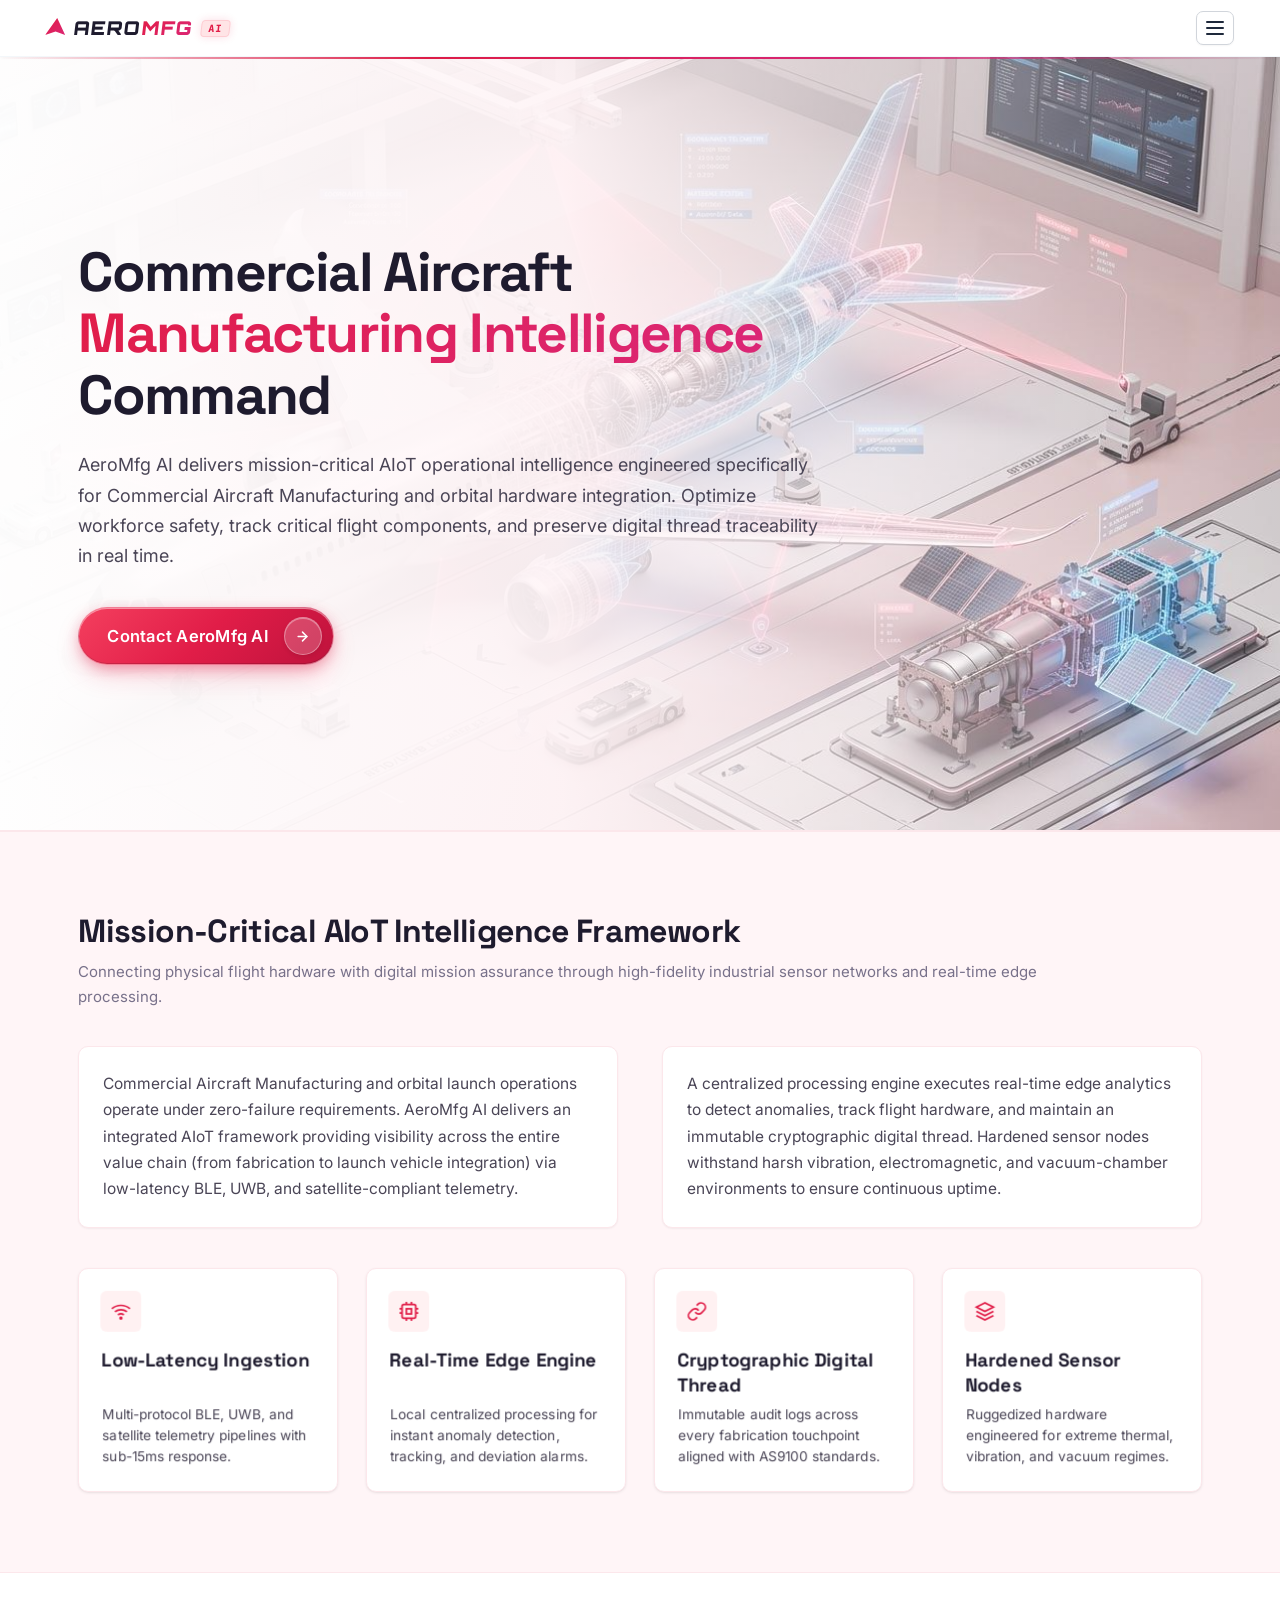
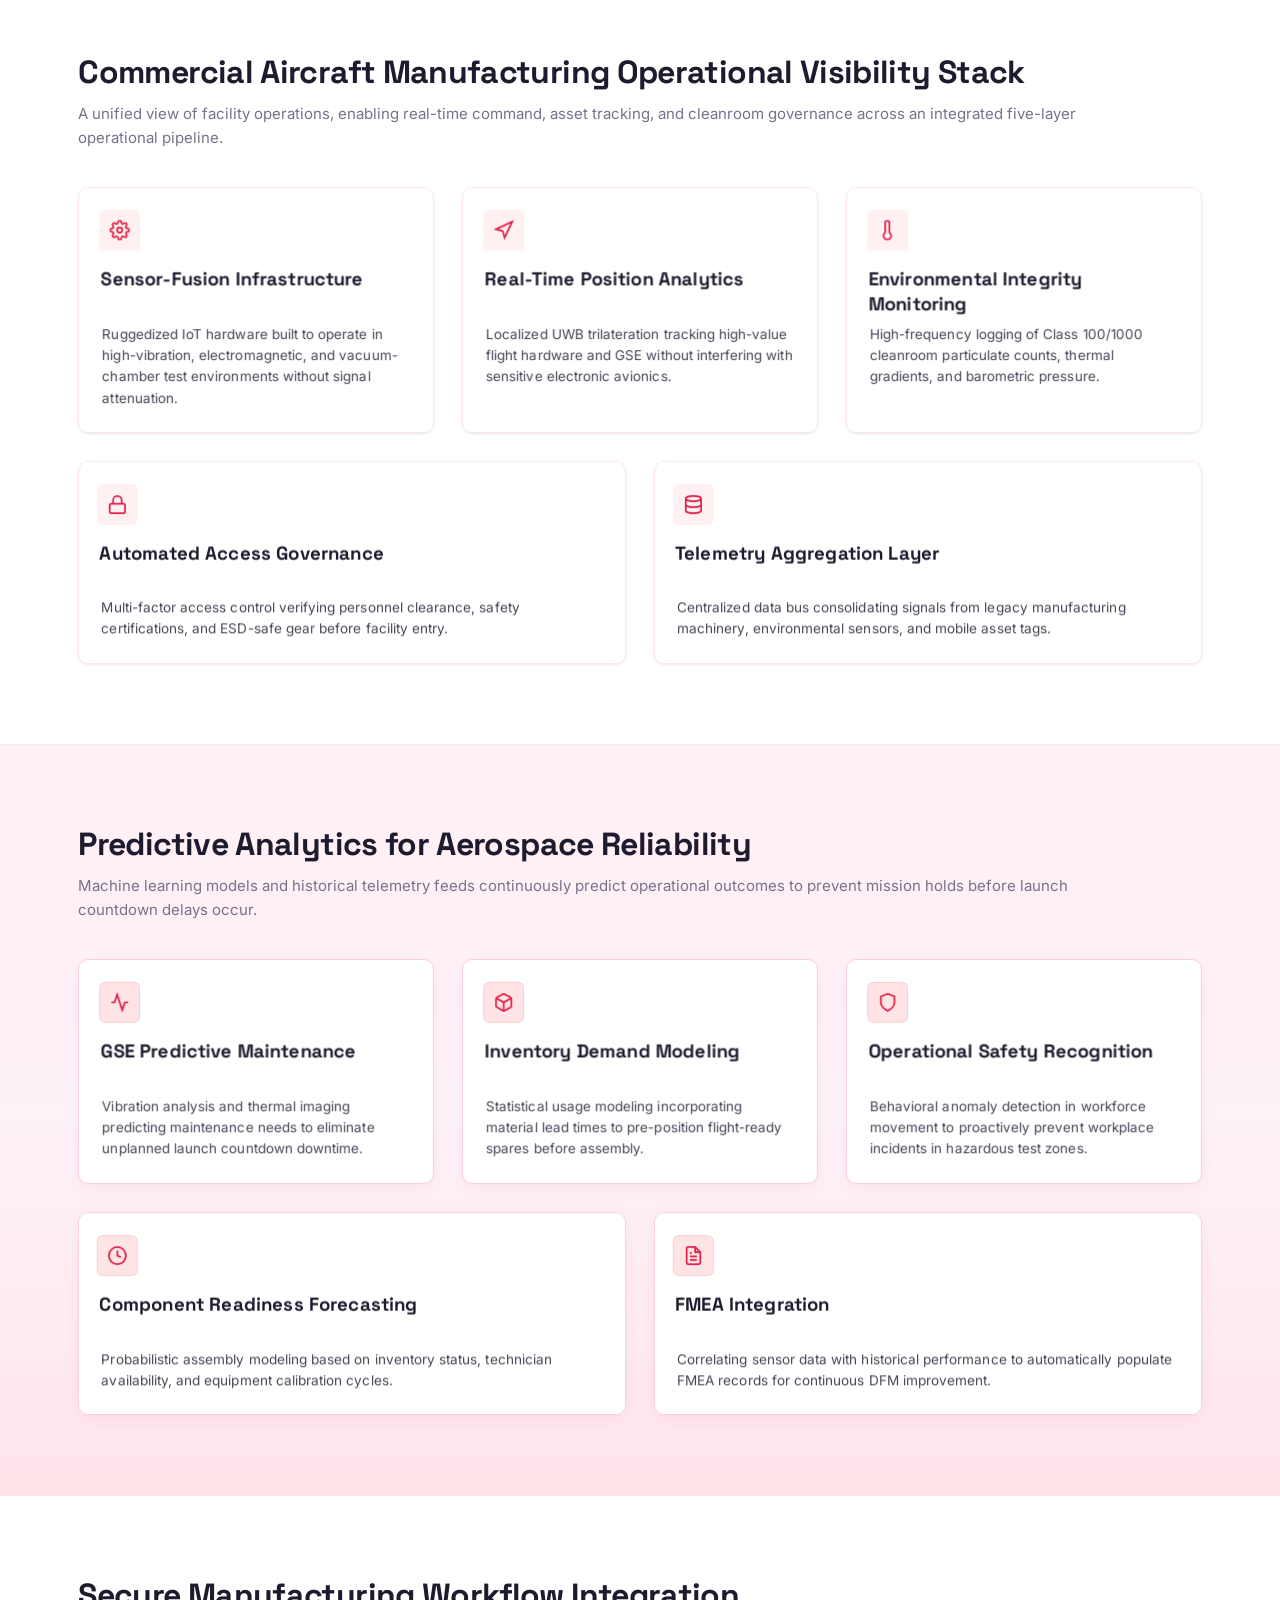
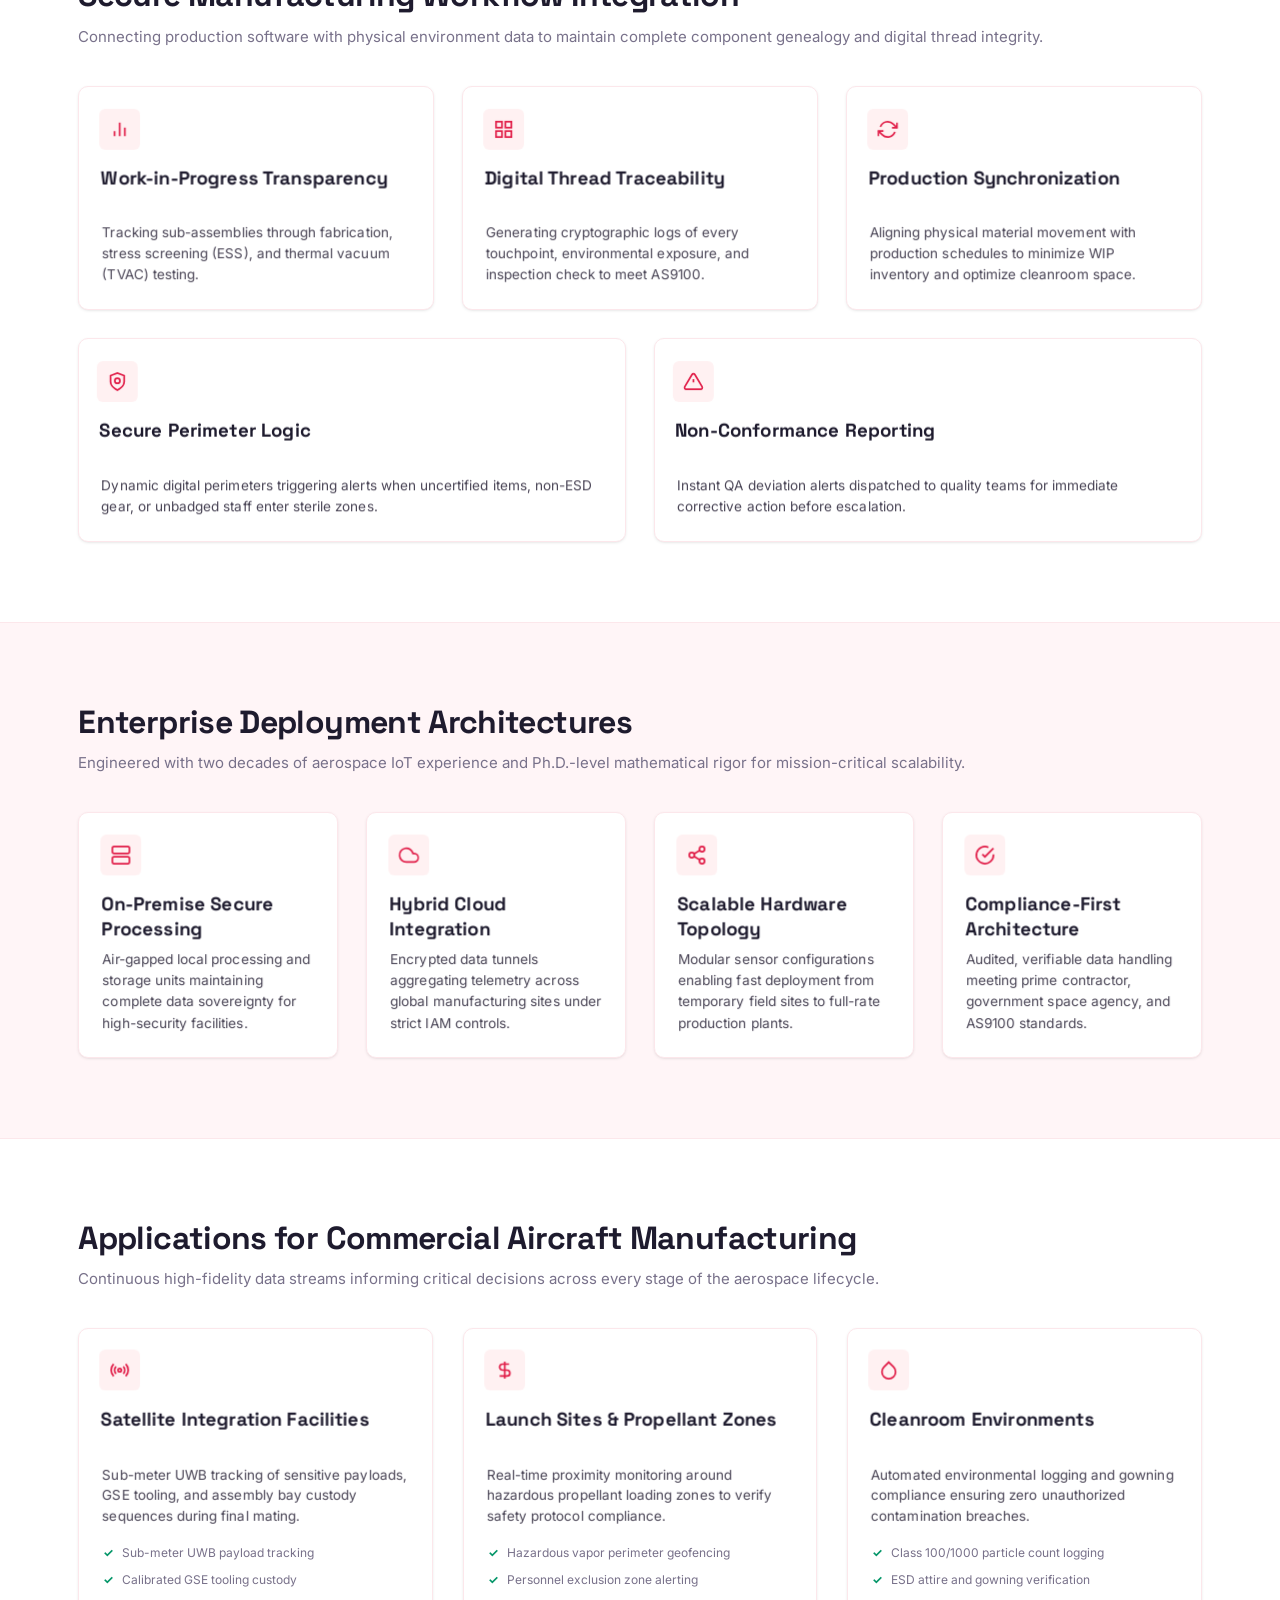
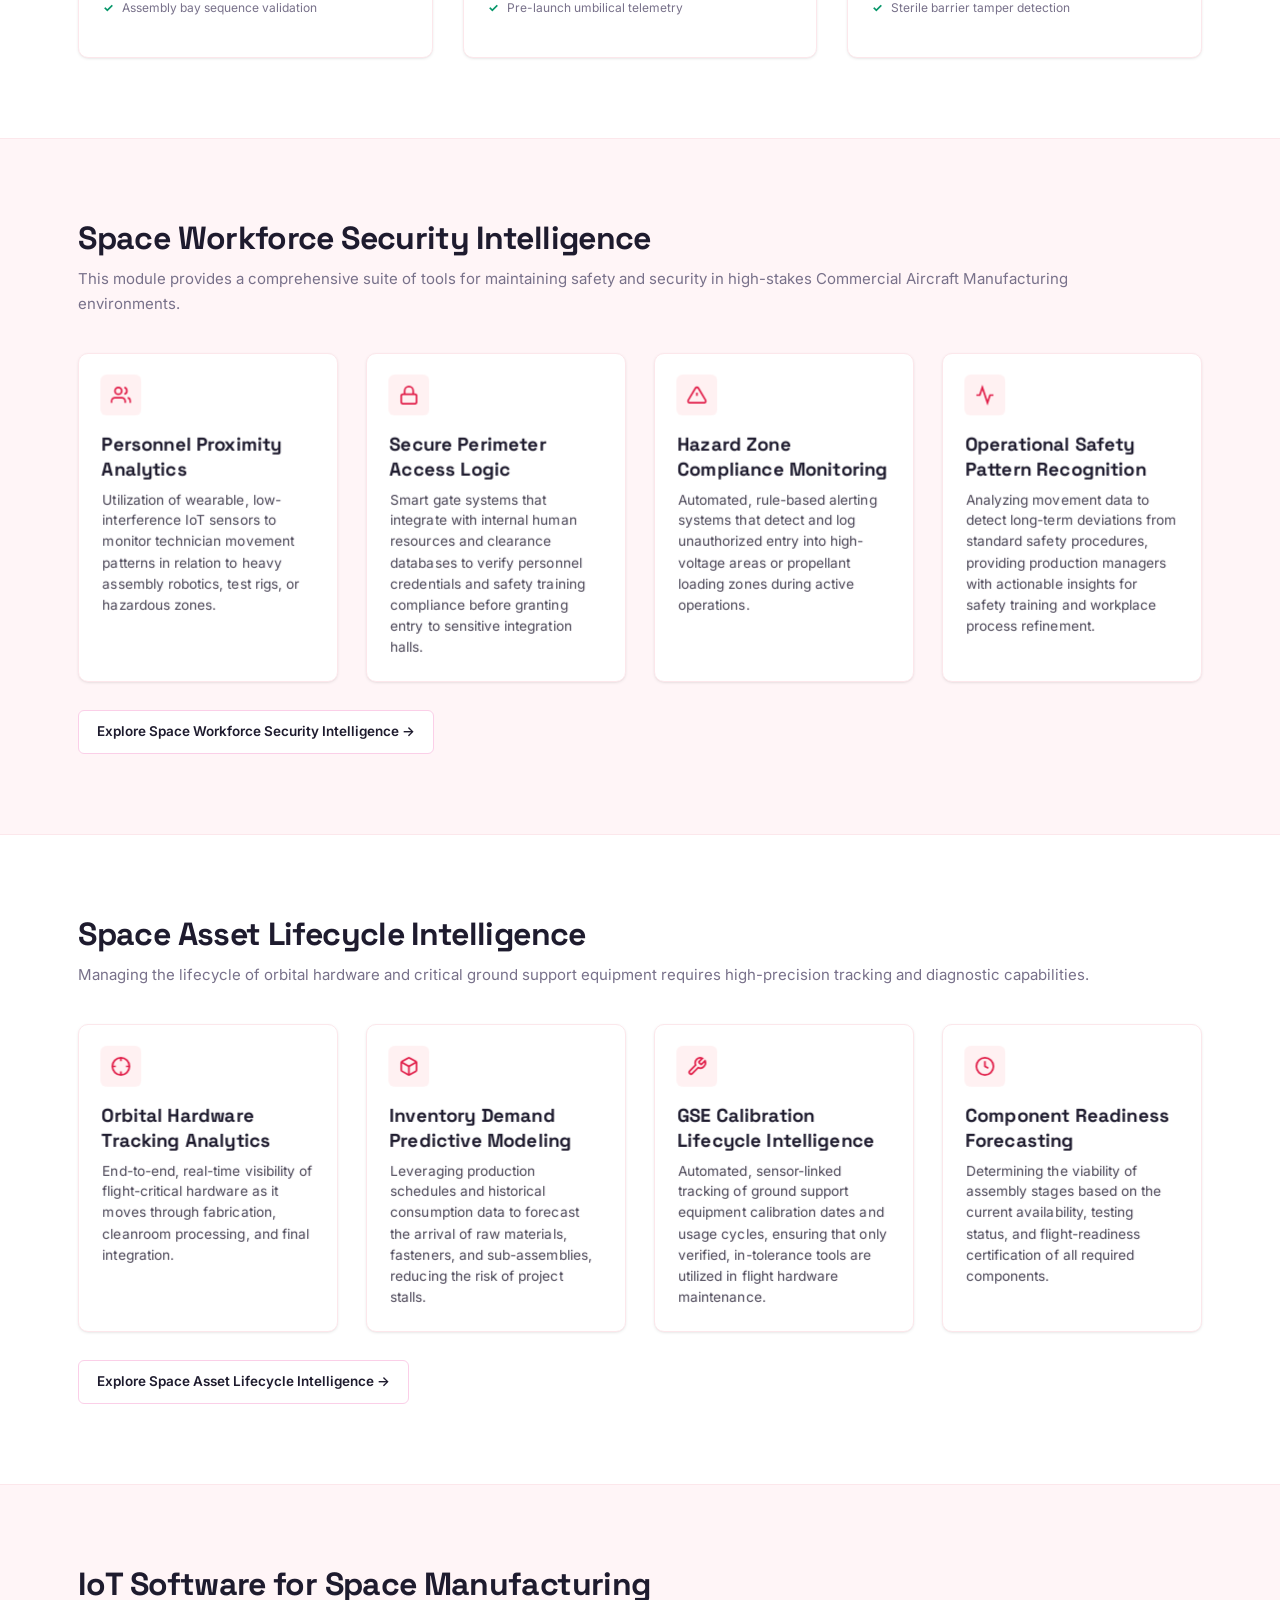
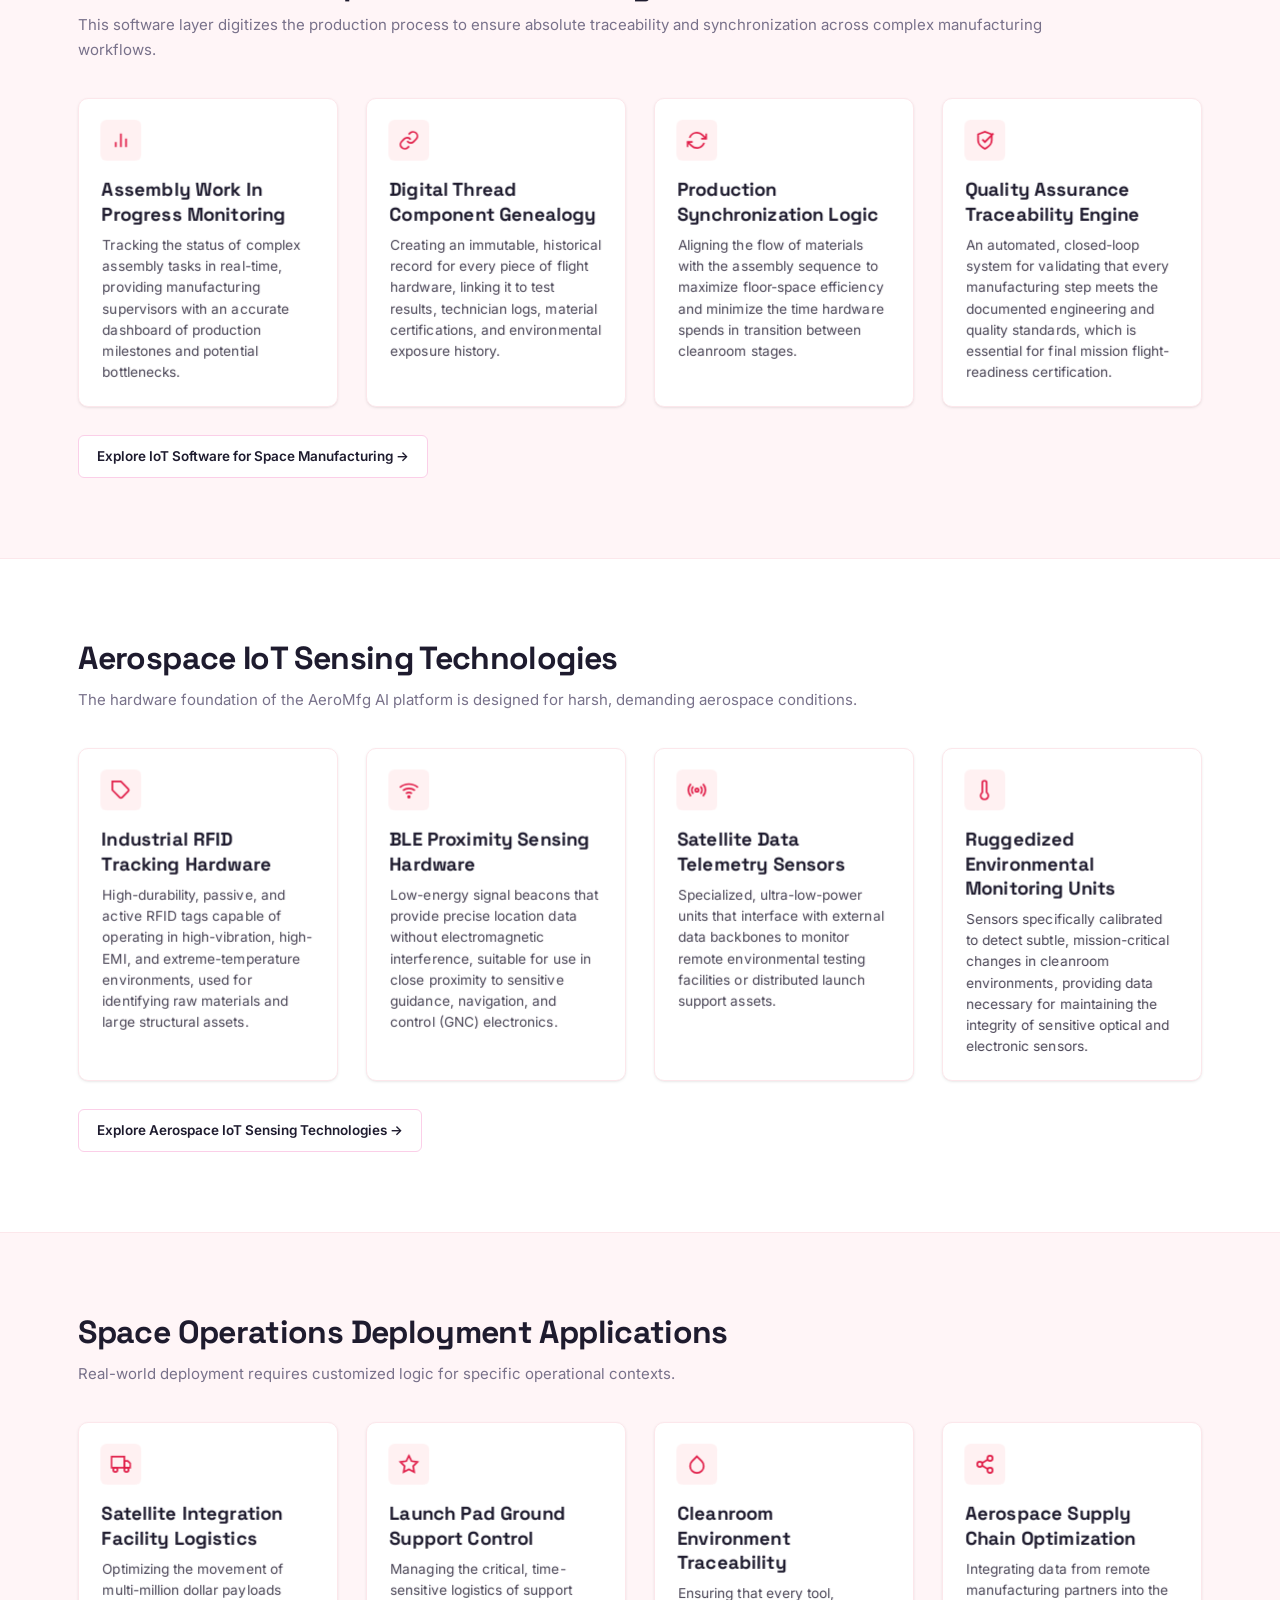
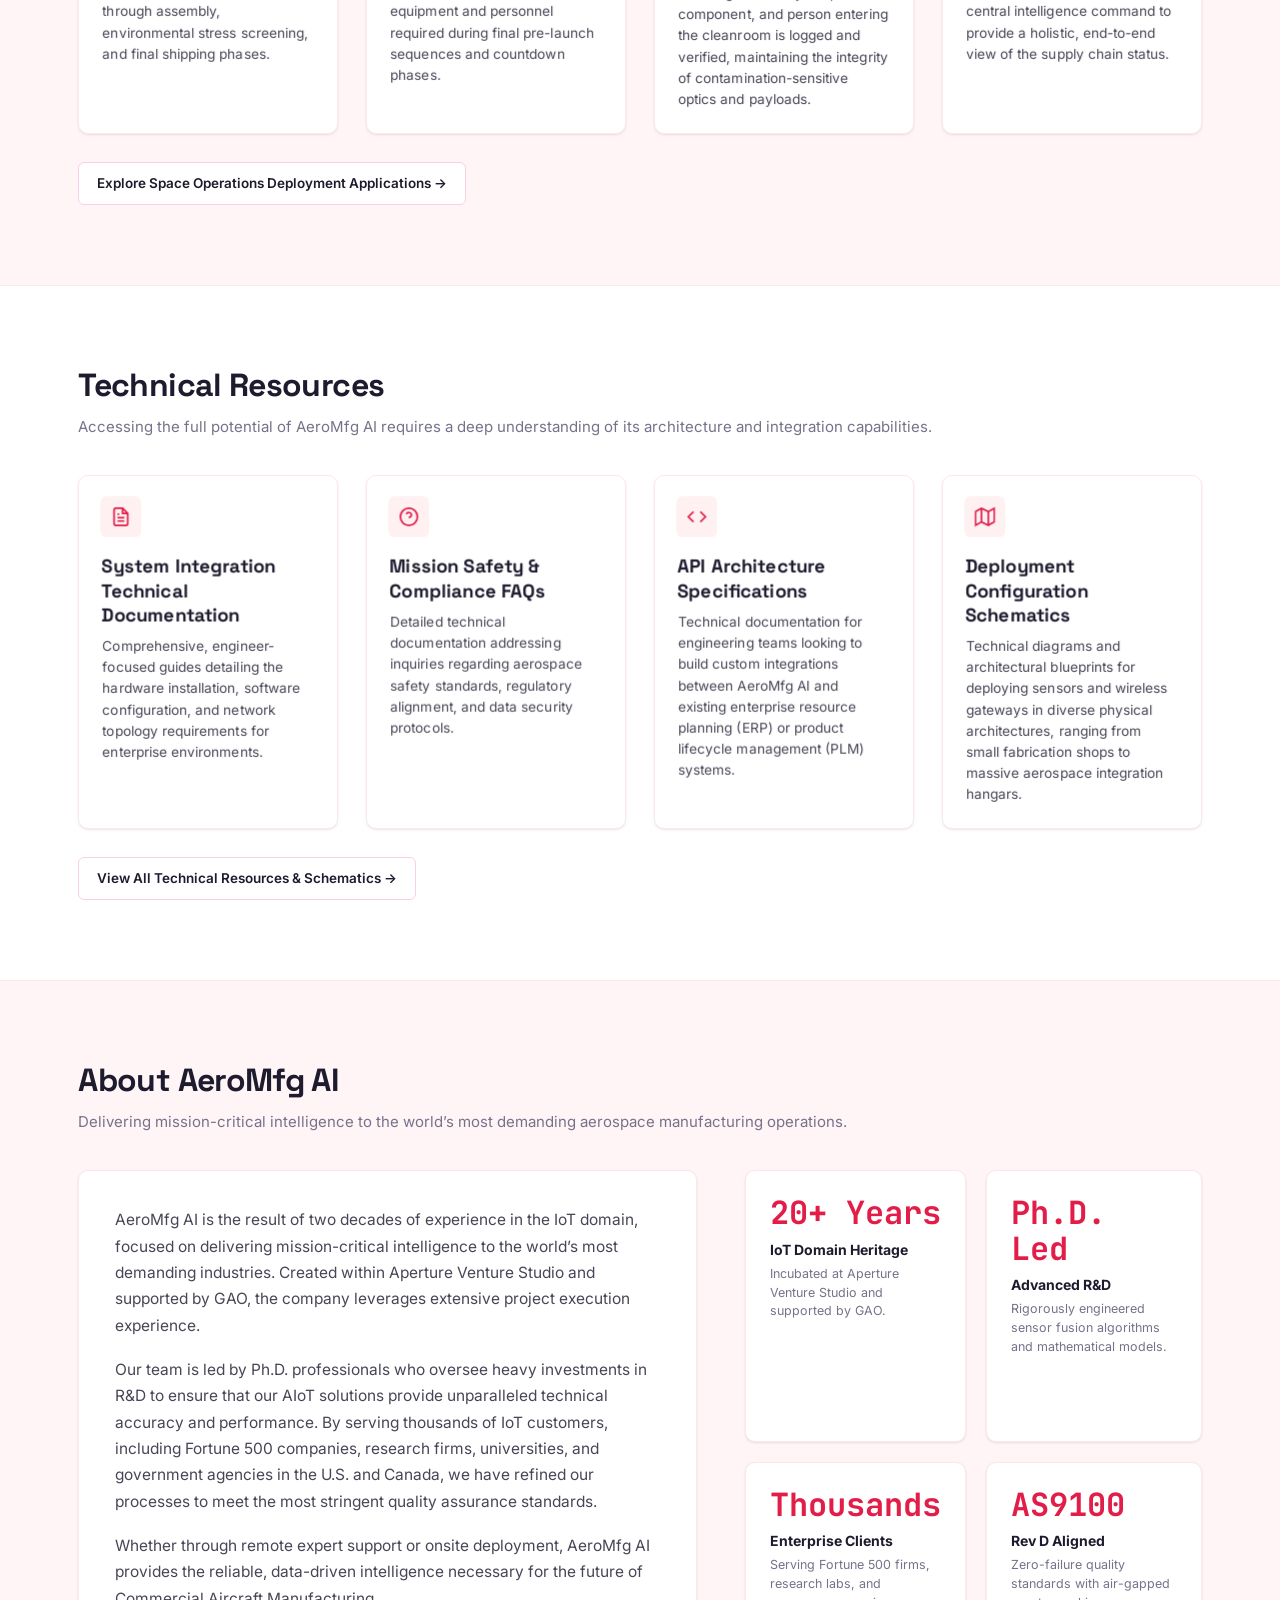
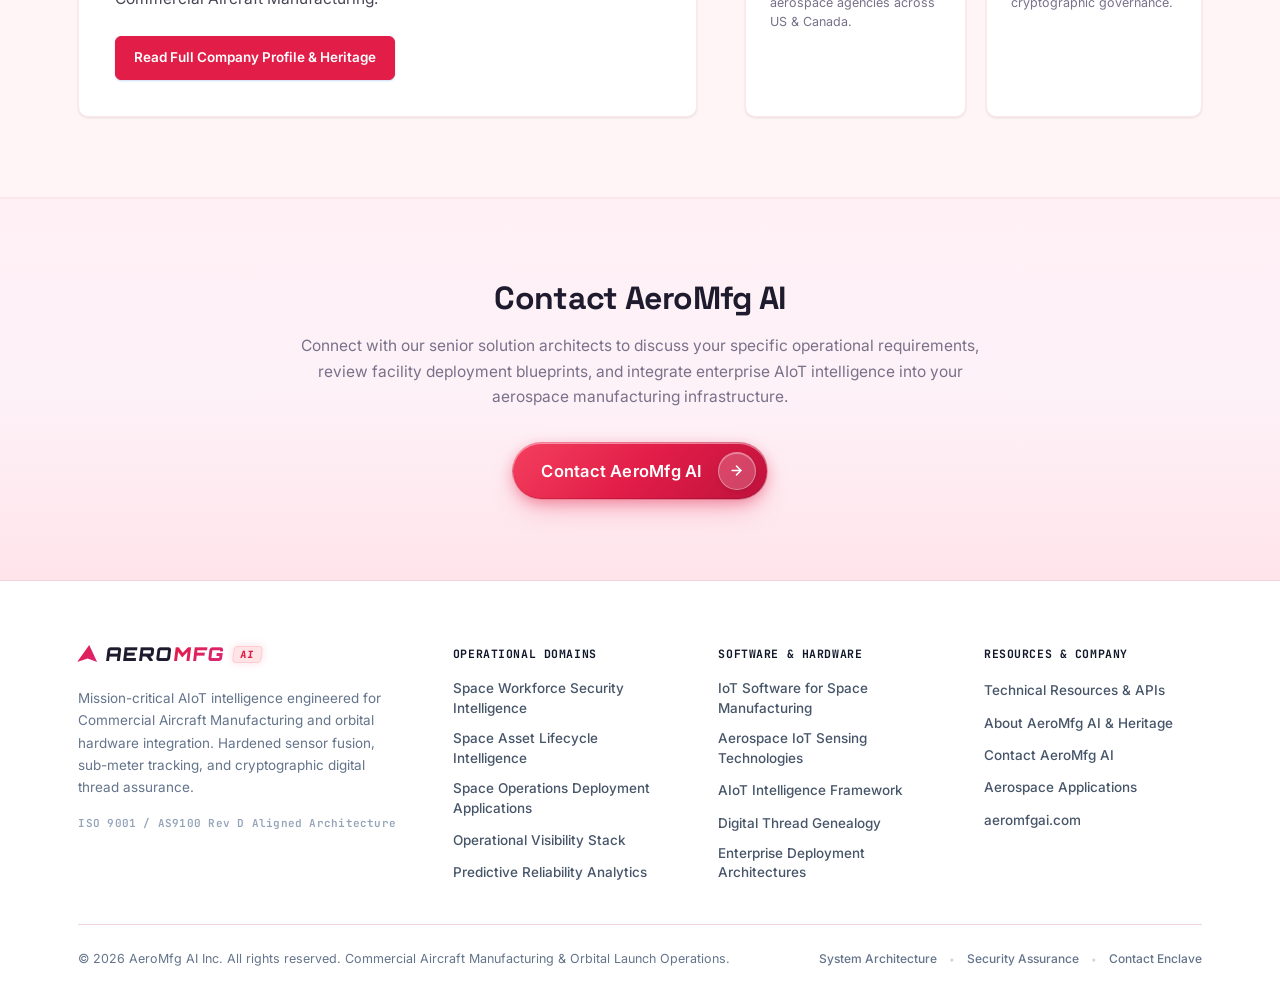
==== commit 05a91639: "refactor: update site footer structure and styling across HTML pages" ====
--- a/index.html
+++ b/index.html
@@ -220,10 +220,6 @@
         <div class="module-grid-5">
           <!-- 1. Sensor-Fusion Infrastructure -->
           <article class="module-card" id="vis-layer-1">
-            <div class="horizontal-scroll-card-step">
-              <span>Layer 01</span>
-              <span class="step-num-badge">01</span>
-            </div>
             <div class="module-card-icon" aria-hidden="true">
               <svg width="20" height="20" viewBox="0 0 24 24" fill="none" stroke="currentColor" stroke-width="2"><circle cx="12" cy="12" r="3"/><path d="M19.4 15a1.65 1.65 0 0 0 .33 1.82l.06.06a2 2 0 0 1 0 2.83 2 2 0 0 1-2.83 0l-.06-.06a1.65 1.65 0 0 0-1.82-.33 1.65 1.65 0 0 0-1 1.51V21a2 2 0 0 1-2 2 2 2 0 0 1-2-2v-.09A1.65 1.65 0 0 0 9 19.4a1.65 1.65 0 0 0-1.82.33l-.06.06a2 2 0 0 1-2.83 0 2 2 0 0 1 0-2.83l.06-.06a1.65 1.65 0 0 0 .33-1.82 1.65 1.65 0 0 0-1.51-1H3a2 2 0 0 1-2-2 2 2 0 0 1 2-2h.09A1.65 1.65 0 0 0 4.6 9a1.65 1.65 0 0 0-.33-1.82l-.06-.06a2 2 0 0 1 0-2.83 2 2 0 0 1 2.83 0l.06.06a1.65 1.65 0 0 0 1.82.33H9a1.65 1.65 0 0 0 1-1.51V3a2 2 0 0 1 2-2 2 2 0 0 1 2 2v.09a1.65 1.65 0 0 0 1 1.51 1.65 1.65 0 0 0 1.82-.33l.06-.06a2 2 0 0 1 2.83 0 2 2 0 0 1 0 2.83l-.06.06a1.65 1.65 0 0 0-.33 1.82V9a1.65 1.65 0 0 0 1.51 1H21a2 2 0 0 1 2 2 2 2 0 0 1-2 2h-.09a1.65 1.65 0 0 0-1.51 1z"/></svg>
             </div>
@@ -231,15 +227,10 @@
             <p class="module-card-text">
               Ruggedized IoT hardware built to operate in high-vibration, electromagnetic, and vacuum-chamber test environments without signal attenuation.
             </p>
-            <div class="module-card-footer">Tier 01 &bull; Hardware Layer</div>
           </article>
 
           <!-- 2. Real-Time Position Analytics -->
           <article class="module-card" id="vis-layer-2">
-            <div class="horizontal-scroll-card-step">
-              <span>Layer 02</span>
-              <span class="step-num-badge">02</span>
-            </div>
             <div class="module-card-icon" aria-hidden="true">
               <svg width="20" height="20" viewBox="0 0 24 24" fill="none" stroke="currentColor" stroke-width="2"><polygon points="3 11 22 2 13 21 11 13 3 11"/></svg>
             </div>
@@ -247,15 +238,10 @@
             <p class="module-card-text">
               Localized UWB trilateration tracking high-value flight hardware and GSE without interfering with sensitive electronic avionics.
             </p>
-            <div class="module-card-footer">Tier 02 &bull; Positioning Engine</div>
           </article>
 
           <!-- 3. Environmental Integrity Monitoring -->
           <article class="module-card" id="vis-layer-3">
-            <div class="horizontal-scroll-card-step">
-              <span>Layer 03</span>
-              <span class="step-num-badge">03</span>
-            </div>
             <div class="module-card-icon" aria-hidden="true">
               <svg width="20" height="20" viewBox="0 0 24 24" fill="none" stroke="currentColor" stroke-width="2"><path d="M14 14.76V3.5a2.5 2.5 0 0 0-5 0v11.26a4.5 4.5 0 1 0 5 0z"/></svg>
             </div>
@@ -263,15 +249,10 @@
             <p class="module-card-text">
               High-frequency logging of Class 100/1000 cleanroom particulate counts, thermal gradients, and barometric pressure.
             </p>
-            <div class="module-card-footer">Tier 03 &bull; Cleanroom Telemetry</div>
           </article>
 
           <!-- 4. Automated Access Governance -->
           <article class="module-card" id="vis-layer-4">
-            <div class="horizontal-scroll-card-step">
-              <span>Layer 04</span>
-              <span class="step-num-badge">04</span>
-            </div>
             <div class="module-card-icon" aria-hidden="true">
               <svg width="20" height="20" viewBox="0 0 24 24" fill="none" stroke="currentColor" stroke-width="2"><rect x="3" y="11" width="18" height="11" rx="2" ry="2"/><path d="M7 11V7a5 5 0 0 1 10 0v4"/></svg>
             </div>
@@ -279,15 +260,10 @@
             <p class="module-card-text">
               Multi-factor access control verifying personnel clearance, safety certifications, and ESD-safe gear before facility entry.
             </p>
-            <div class="module-card-footer">Tier 04 &bull; Security &amp; Compliance</div>
           </article>
 
           <!-- 5. Telemetry Aggregation Layer -->
           <article class="module-card" id="vis-layer-5">
-            <div class="horizontal-scroll-card-step">
-              <span>Layer 05</span>
-              <span class="step-num-badge">05</span>
-            </div>
             <div class="module-card-icon" aria-hidden="true">
               <svg width="20" height="20" viewBox="0 0 24 24" fill="none" stroke="currentColor" stroke-width="2"><ellipse cx="12" cy="5" rx="9" ry="3"/><path d="M21 12c0 1.66-4 3-9 3s-9-1.34-9-3"/><path d="M3 5v14c0 1.66 4 3 9 3s9-1.34 9-3V5"/></svg>
             </div>
@@ -295,7 +271,6 @@
             <p class="module-card-text">
               Centralized data bus consolidating signals from legacy manufacturing machinery, environmental sensors, and mobile asset tags.
             </p>
-            <div class="module-card-footer">Tier 05 &bull; Enterprise Bus</div>
           </article>
         </div>
       </div>
@@ -315,10 +290,6 @@
         <div class="module-grid-5">
           <!-- 1. GSE Predictive Maintenance -->
           <article class="module-card dark-theme" id="pred-model-1">
-            <div class="horizontal-scroll-card-step">
-              <span>Model 01</span>
-              <span class="step-num-badge">01</span>
-            </div>
             <div class="module-card-icon" aria-hidden="true">
               <svg width="20" height="20" viewBox="0 0 24 24" fill="none" stroke="currentColor" stroke-width="2"><path d="M22 12h-4l-3 9L9 3l-3 9H2"/></svg>
             </div>
@@ -326,15 +297,10 @@
             <p class="module-card-text">
               Vibration analysis and thermal imaging predicting maintenance needs to eliminate unplanned launch countdown downtime.
             </p>
-            <div class="module-card-footer">Model 01 &bull; Predictive Health</div>
           </article>
 
           <!-- 2. Inventory Demand Modeling -->
           <article class="module-card dark-theme" id="pred-model-2">
-            <div class="horizontal-scroll-card-step">
-              <span>Model 02</span>
-              <span class="step-num-badge">02</span>
-            </div>
             <div class="module-card-icon" aria-hidden="true">
               <svg width="20" height="20" viewBox="0 0 24 24" fill="none" stroke="currentColor" stroke-width="2"><path d="M21 16V8a2 2 0 0 0-1-1.73l-7-4a2 2 0 0 0-2 0l-7 4A2 2 0 0 0 3 8v8a2 2 0 0 0 1 1.73l7 4a2 2 0 0 0 2 0l7-4A2 2 0 0 0 21 16z"/><polyline points="3.27 6.96 12 12.01 20.73 6.96"/><line x1="12" y1="22.08" x2="12" y2="12"/></svg>
             </div>
@@ -342,15 +308,10 @@
             <p class="module-card-text">
               Statistical usage modeling incorporating material lead times to pre-position flight-ready spares before assembly.
             </p>
-            <div class="module-card-footer">Model 02 &bull; Supply Optimization</div>
           </article>
 
           <!-- 3. Operational Safety Pattern Recognition -->
           <article class="module-card dark-theme" id="pred-model-3">
-            <div class="horizontal-scroll-card-step">
-              <span>Model 03</span>
-              <span class="step-num-badge">03</span>
-            </div>
             <div class="module-card-icon" aria-hidden="true">
               <svg width="20" height="20" viewBox="0 0 24 24" fill="none" stroke="currentColor" stroke-width="2"><path d="M12 22s8-4 8-10V5l-8-3-8 3v7c0 6 8 10 8 10z"/></svg>
             </div>
@@ -358,15 +319,10 @@
             <p class="module-card-text">
               Behavioral anomaly detection in workforce movement to proactively prevent workplace incidents in hazardous test zones.
             </p>
-            <div class="module-card-footer">Model 03 &bull; Hazard Mitigation</div>
           </article>
 
           <!-- 4. Component Readiness Forecasting -->
           <article class="module-card dark-theme" id="pred-model-4">
-            <div class="horizontal-scroll-card-step">
-              <span>Model 04</span>
-              <span class="step-num-badge">04</span>
-            </div>
             <div class="module-card-icon" aria-hidden="true">
               <svg width="20" height="20" viewBox="0 0 24 24" fill="none" stroke="currentColor" stroke-width="2"><circle cx="12" cy="12" r="10"/><polyline points="12 6 12 12 16 14"/></svg>
             </div>
@@ -374,15 +330,10 @@
             <p class="module-card-text">
               Probabilistic assembly modeling based on inventory status, technician availability, and equipment calibration cycles.
             </p>
-            <div class="module-card-footer">Model 04 &bull; Assembly Synchronization</div>
           </article>
 
           <!-- 5. Failure Mode Effect Analysis (FMEA) -->
           <article class="module-card dark-theme" id="pred-model-5">
-            <div class="horizontal-scroll-card-step">
-              <span>Model 05</span>
-              <span class="step-num-badge">05</span>
-            </div>
             <div class="module-card-icon" aria-hidden="true">
               <svg width="20" height="20" viewBox="0 0 24 24" fill="none" stroke="currentColor" stroke-width="2"><path d="M14 2H6a2 2 0 0 0-2 2v16a2 2 0 0 0 2 2h12a2 2 0 0 0 2-2V8z"/><polyline points="14 2 14 8 20 8"/><line x1="16" y1="13" x2="8" y2="13"/><line x1="16" y1="17" x2="8" y2="17"/><polyline points="10 9 9 9 8 9"/></svg>
             </div>
@@ -390,7 +341,6 @@
             <p class="module-card-text">
               Correlating sensor data with historical performance to automatically populate FMEA records for continuous DFM improvement.
             </p>
-            <div class="module-card-footer">Model 05 &bull; Design for Reliability</div>
           </article>
         </div>
       </div>
@@ -1030,60 +980,71 @@
   <footer class="site-footer">
     <div class="container">
       <div class="footer-grid-layout">
-        <div>
-          <div style="margin-bottom: 16px;">
+        <!-- Brand Column -->
+        <div class="footer-brand-col">
+          <div class="footer-logo-wrap">
             <a href="index.html" class="brand-logo-link" title="AeroMfg AI">
               <span class="text-logo"><span class="delta-mark" aria-hidden="true"></span><span class="brand-text"><span class="text-aero">AERO</span><span class="text-mfg">MFG</span></span><span class="ai-chip">AI</span></span>
             </a>
           </div>
-          <p style="font-size: 13px; line-height: 1.6; color: var(--text-muted); margin-bottom: 16px;">
-            Mission-critical AIoT intelligence for Commercial Aircraft Manufacturing &amp; orbital launch vehicle integration. Hardened sensor fusion, sub-meter tracking, and cryptographic digital thread assurance.
-          </p>
-          <div style="font-family: var(--font-mono); font-size: 11px; color: var(--text-muted);">
+
+          <p class="footer-brand-desc">
+            Mission-critical AIoT intelligence engineered for Commercial Aircraft Manufacturing and orbital hardware integration. Hardened sensor fusion, sub-meter tracking, and cryptographic digital thread assurance.
+          </p>
+
+          <div class="footer-cert-note">
             ISO 9001 / AS9100 Rev D Aligned Architecture
           </div>
         </div>
 
-        <div>
+        <!-- Column 1: Operational Domains -->
+        <div class="footer-nav-col">
           <div class="footer-heading">Operational Domains</div>
           <ul class="footer-links-col">
             <li><a href="space-workforce-security-intelligence.html">Space Workforce Security Intelligence</a></li>
             <li><a href="space-asset-lifecycle-intelligence.html">Space Asset Lifecycle Intelligence</a></li>
             <li><a href="space-operations-deployment-applications.html">Space Operations Deployment Applications</a></li>
-            <li><a href="#visibility-stack">Operational Visibility Stack</a></li>
-            <li><a href="#predictive-analytics">Predictive Reliability Analytics</a></li>
+            <li><a href="index.html#visibility-stack">Operational Visibility Stack</a></li>
+            <li><a href="index.html#predictive-analytics">Predictive Reliability Analytics</a></li>
           </ul>
         </div>
 
-        <div>
+        <!-- Column 2: Software & Hardware -->
+        <div class="footer-nav-col">
           <div class="footer-heading">Software &amp; Hardware</div>
           <ul class="footer-links-col">
             <li><a href="iot-software-space-manufacturing.html">IoT Software for Space Manufacturing</a></li>
             <li><a href="aerospace-iot-sensing-technologies.html">Aerospace IoT Sensing Technologies</a></li>
-            <li><a href="#framework">AIoT Intelligence Framework</a></li>
-            <li><a href="#workflow-integration">Digital Thread Genealogy</a></li>
-            <li><a href="#deployment-architectures">Enterprise Deployment Architectures</a></li>
+            <li><a href="index.html#framework">AIoT Intelligence Framework</a></li>
+            <li><a href="index.html#workflow-integration">Digital Thread Genealogy</a></li>
+            <li><a href="index.html#deployment-architectures">Enterprise Deployment Architectures</a></li>
           </ul>
         </div>
 
-        <div>
+        <!-- Column 3: Resources & Company -->
+        <div class="footer-nav-col">
           <div class="footer-heading">Resources &amp; Company</div>
           <ul class="footer-links-col">
             <li><a href="technical-resources.html">Technical Resources &amp; APIs</a></li>
             <li><a href="about-aeromfgai-ai.html">About AeroMfg AI &amp; Heritage</a></li>
             <li><a href="contact-aeromfgai-ai.html">Contact AeroMfg AI</a></li>
-            <li><a href="#applications">Aerospace Applications</a></li>
+            <li><a href="index.html#applications">Aerospace Applications</a></li>
             <li><a href="https://aeromfgai.com/">aeromfgai.com</a></li>
           </ul>
         </div>
       </div>
 
+      <!-- Bottom Row: Copyright & Legal Links -->
       <div class="footer-bottom-row">
-        <div>© 2026 AeroMfg AI. All rights reserved. Commercial Aircraft Manufacturing &amp; Launch Operations.</div>
-        <div style="display: flex; gap: 16px; font-family: var(--font-mono);">
-          <span>SECURITY: AES-256 / mTLS 1.3</span>
-          <span>COMPLIANCE: AS9100 / ISO Class 5</span>
-          <span>UPTIME: 99.998%</span>
+        <div class="footer-bottom-legal">
+          &copy; 2026 AeroMfg AI Inc. All rights reserved. Commercial Aircraft Manufacturing &amp; Orbital Launch Operations.
+        </div>
+        <div class="footer-legal-links">
+          <a href="technical-resources.html">System Architecture</a>
+          <span class="legal-dot" aria-hidden="true">&bull;</span>
+          <a href="about-aeromfgai-ai.html">Security Assurance</a>
+          <span class="legal-dot" aria-hidden="true">&bull;</span>
+          <a href="contact-aeromfgai-ai.html">Contact Enclave</a>
         </div>
       </div>
     </div>
--- a/styles.css
+++ b/styles.css
@@ -2772,66 +2772,136 @@
 }
 
 /* ==========================================================================
-   SITE FOOTER
+   SITE FOOTER (SIMPLE & CLEAN ENTERPRISE DESIGN)
    ========================================================================== */
 .site-footer {
-  background: linear-gradient(180deg, #fff5f7 0%, #ffeef2 100%);
-  color: #645e74;
+  background: #ffffff;
+  color: #475569;
   padding: 64px 0 32px;
-  border-top: 1px solid #fce7ec;
+  border-top: 1px solid #f1d5dc;
 }
 
 .footer-grid-layout {
   display: grid;
-  grid-template-columns: 1.4fr 1fr 1fr 1fr;
-  gap: 52px;
-  margin-bottom: 48px;
+  grid-template-columns: 1.5fr 1fr 1fr 1fr;
+  gap: 48px;
+  margin-bottom: 40px;
 }
 
 @media (min-width: 1400px) {
   .footer-grid-layout {
-    gap: 64px;
-  }
+    gap: 60px;
+  }
+}
+
+/* Brand Column */
+.footer-brand-col {
+  display: flex;
+  flex-direction: column;
+}
+
+.footer-logo-wrap {
+  margin-bottom: 16px;
+}
+
+.footer-brand-desc {
+  font-size: 13.5px;
+  line-height: 1.65;
+  color: #64748b;
+  margin-bottom: 16px;
+  max-width: 380px;
+}
+
+.footer-cert-note {
+  font-family: var(--font-mono);
+  font-size: 11px;
+  font-weight: 600;
+  color: #94a3b8;
+  letter-spacing: 0.02em;
+}
+
+/* Navigation Columns */
+.footer-nav-col {
+  display: flex;
+  flex-direction: column;
 }
 
 .footer-heading {
   font-family: var(--font-mono);
-  font-size: 11px;
-  font-weight: 700;
-  color: var(--text-heading);
+  font-size: 11.5px;
+  font-weight: 700;
+  color: #0f172a;
   text-transform: uppercase;
   letter-spacing: 0.05em;
-  margin-bottom: 14px;
+  margin-bottom: 16px;
 }
 
 .footer-links-col {
   list-style: none;
   display: flex;
   flex-direction: column;
-  gap: 8px;
-  font-size: 13px;
+  gap: 10px;
+}
+
+.footer-links-col li {
+  margin: 0;
+  padding: 0;
 }
 
 .footer-links-col a {
-  color: #645e74;
+  display: inline-block;
+  color: #475569;
   text-decoration: none;
-  transition: color 0.15s ease;
+  font-size: 13.5px;
+  font-weight: 500;
+  line-height: 1.45;
+  transition: all 0.18s ease;
 }
 
 .footer-links-col a:hover {
-  color: var(--brand-blue);
-}
-
+  color: #e11d48;
+  transform: translateX(3px);
+}
+
+/* Footer Bottom Row */
 .footer-bottom-row {
   padding-top: 24px;
-  border-top: 1px solid #fce7ec;
+  border-top: 1px solid #f1d5dc;
   display: flex;
   justify-content: space-between;
   align-items: center;
+  font-size: 12.5px;
+  color: #64748b;
+  flex-wrap: wrap;
+  gap: 16px;
+}
+
+.footer-bottom-legal {
+  font-size: 12.5px;
+  color: #64748b;
+}
+
+.footer-legal-links {
+  display: flex;
+  align-items: center;
+  gap: 12px;
+}
+
+.footer-legal-links a {
+  color: #64748b;
+  text-decoration: none;
   font-size: 12px;
-  color: var(--text-muted);
-  flex-wrap: wrap;
-  gap: 12px;
+  font-weight: 500;
+  transition: color 0.15s ease;
+}
+
+.footer-legal-links a:hover {
+  color: #e11d48;
+}
+
+.legal-dot {
+  color: #cbd5e1;
+  font-size: 10px;
 }
 
 /* ==========================================================================
@@ -2885,6 +2955,18 @@
   }
   .footer-grid-layout {
     grid-template-columns: 1fr;
+  }
+  .site-footer {
+    padding: 44px 0 24px;
+  }
+  .footer-bottom-row {
+    flex-direction: column;
+    align-items: flex-start;
+    gap: 12px;
+  }
+  .footer-legal-links {
+    flex-wrap: wrap;
+    gap: 8px;
   }
   .dossier-grid {
     grid-template-columns: 1fr;
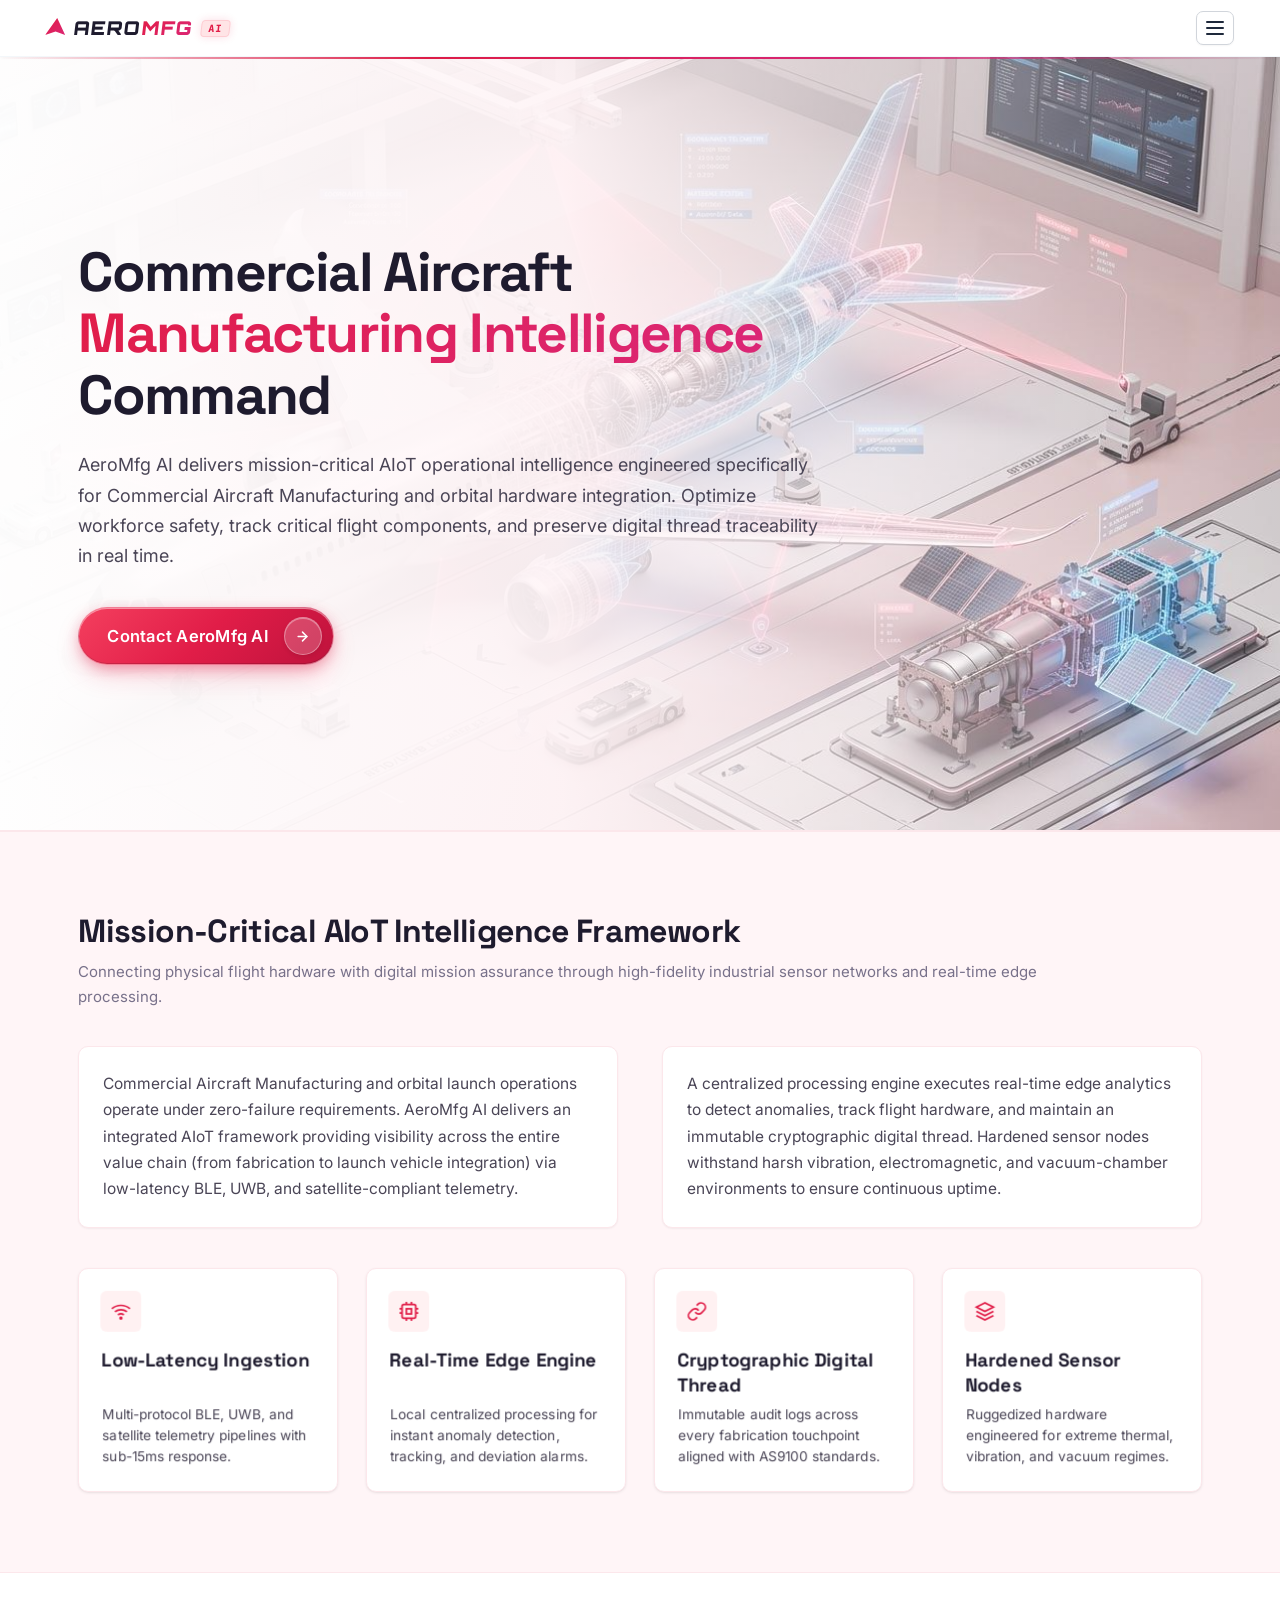
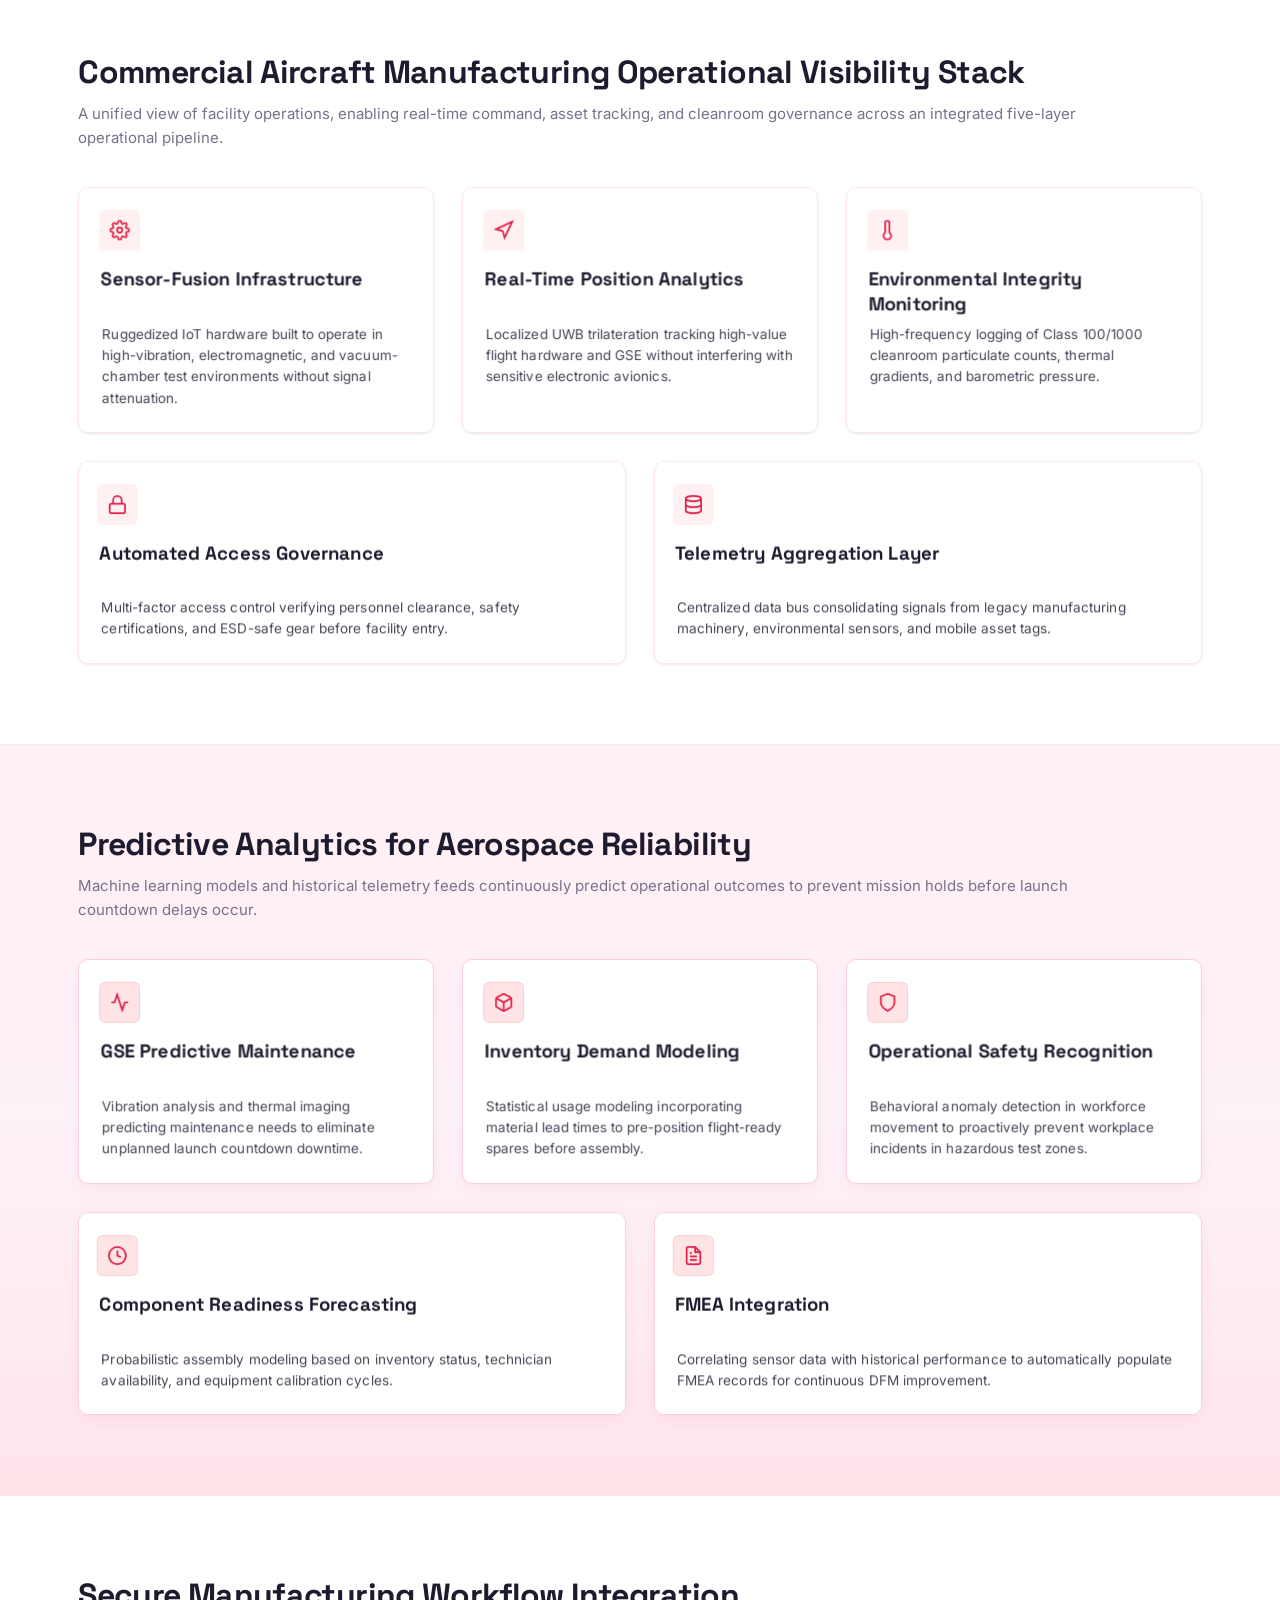
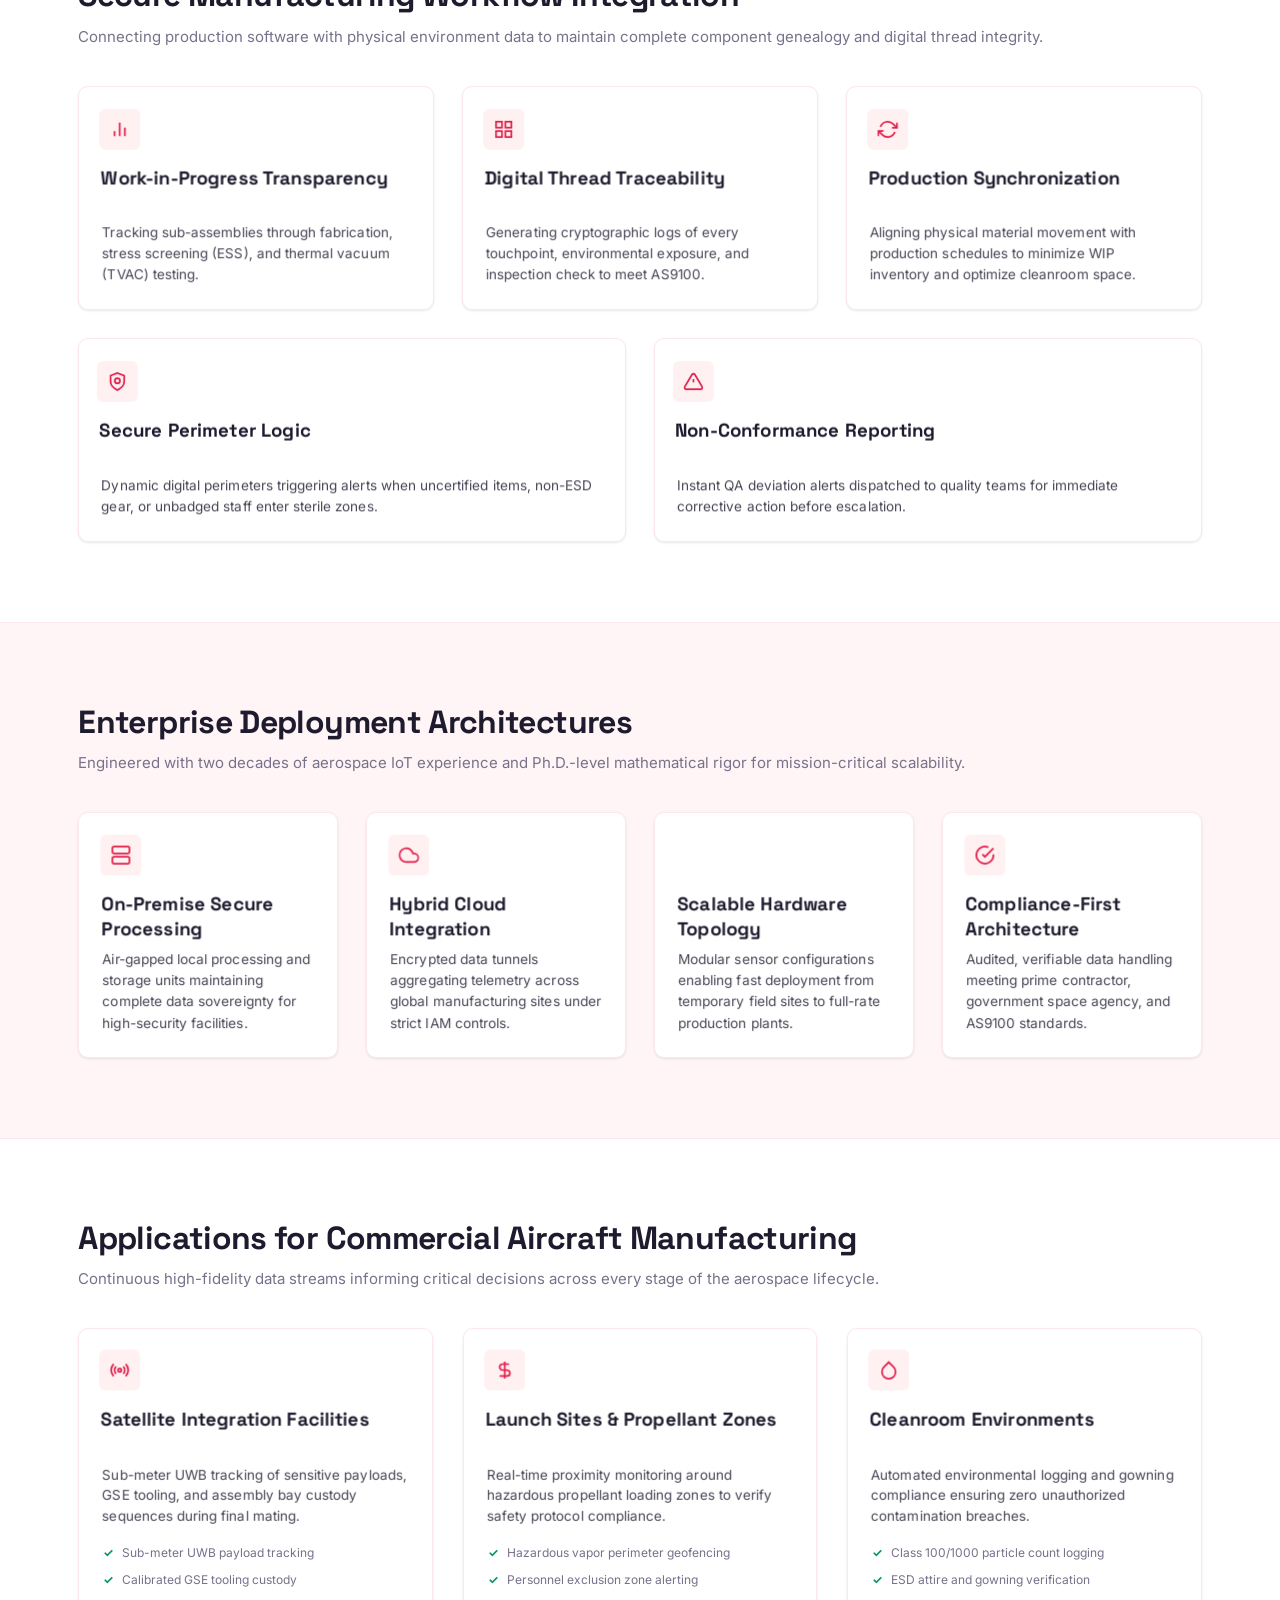
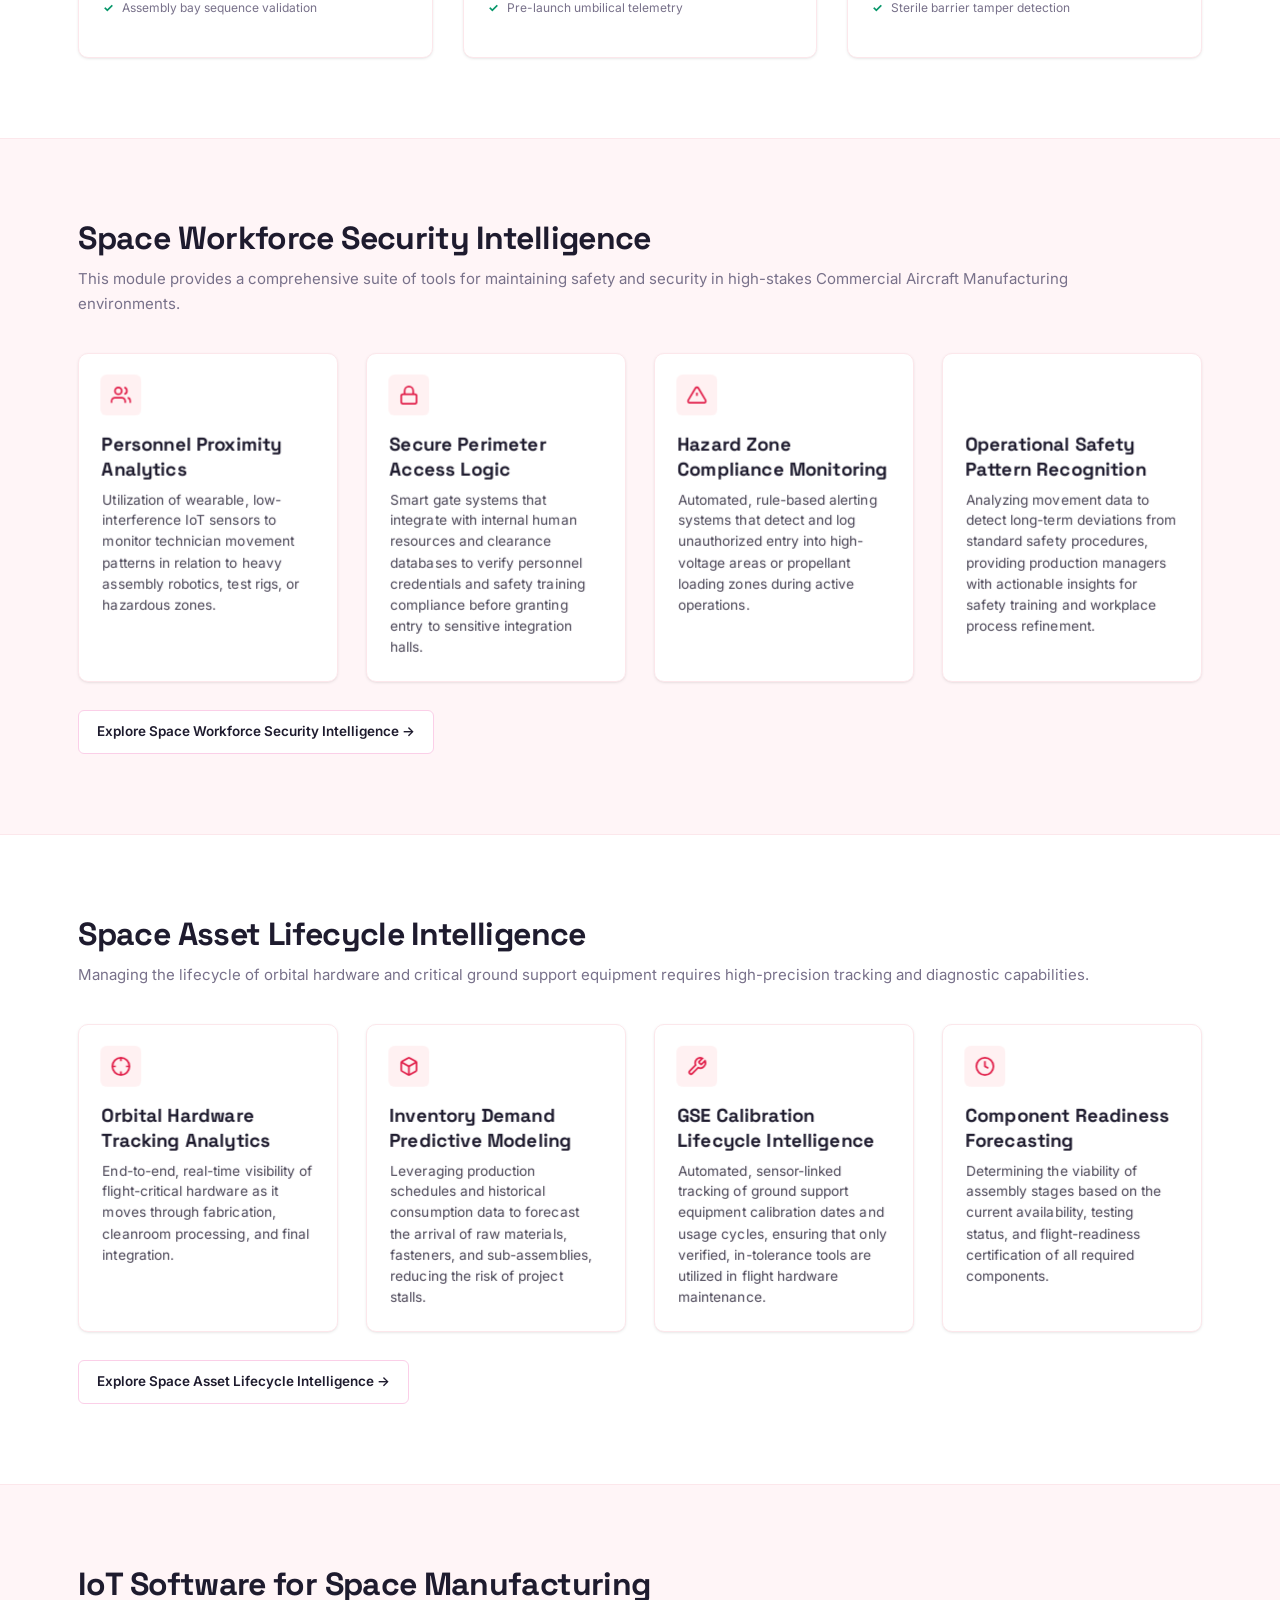
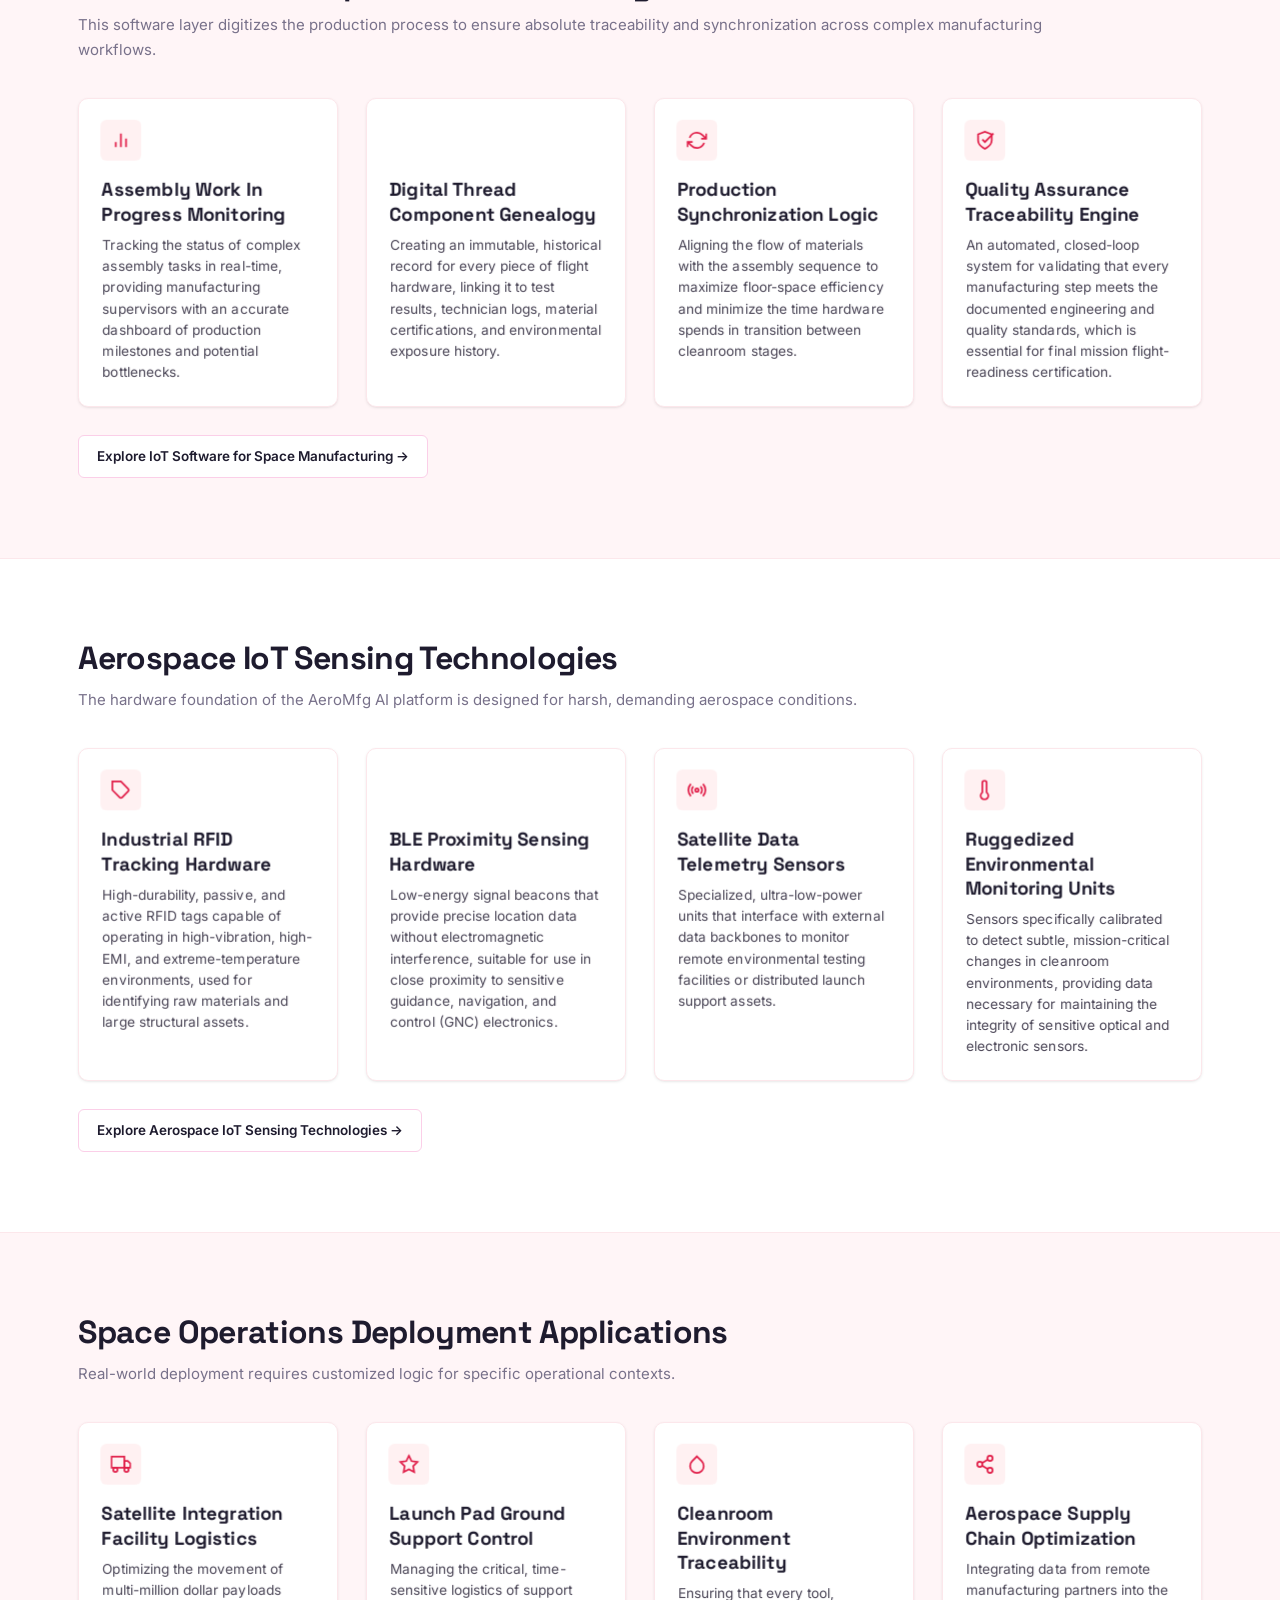
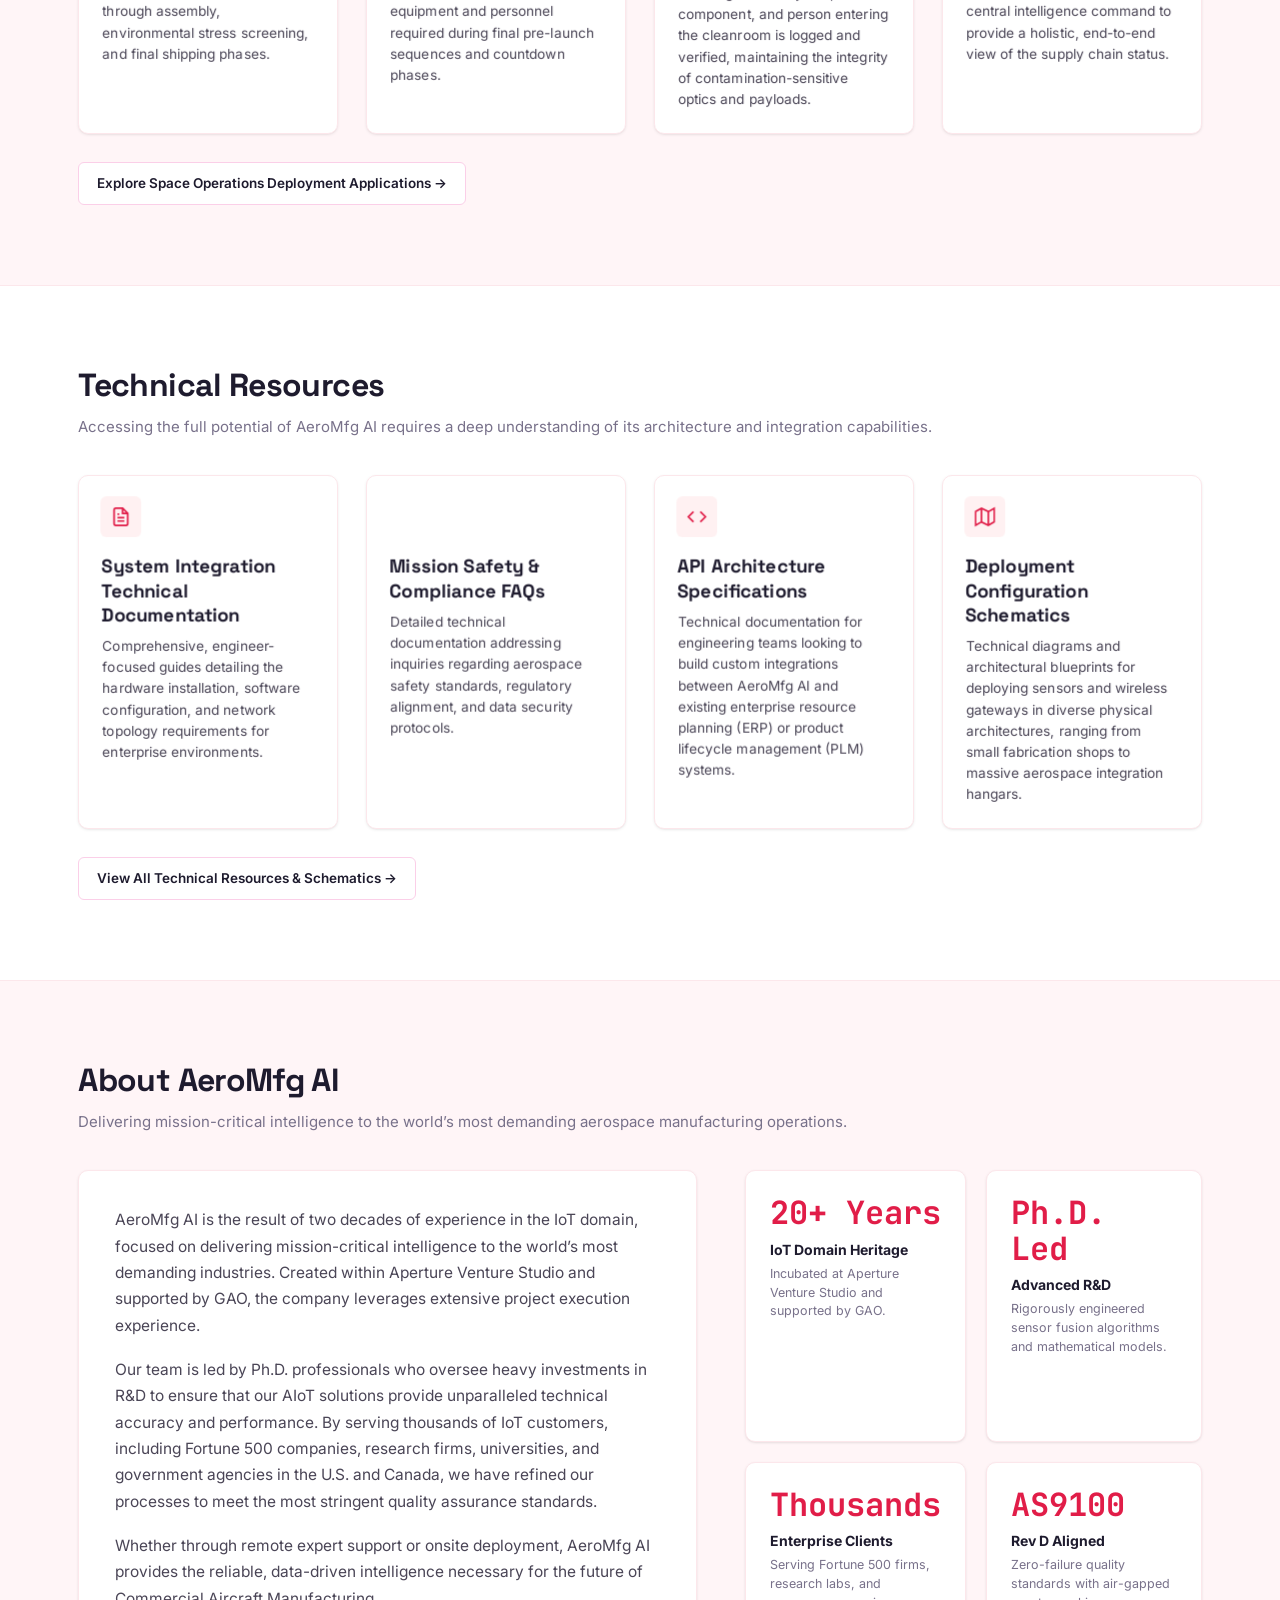
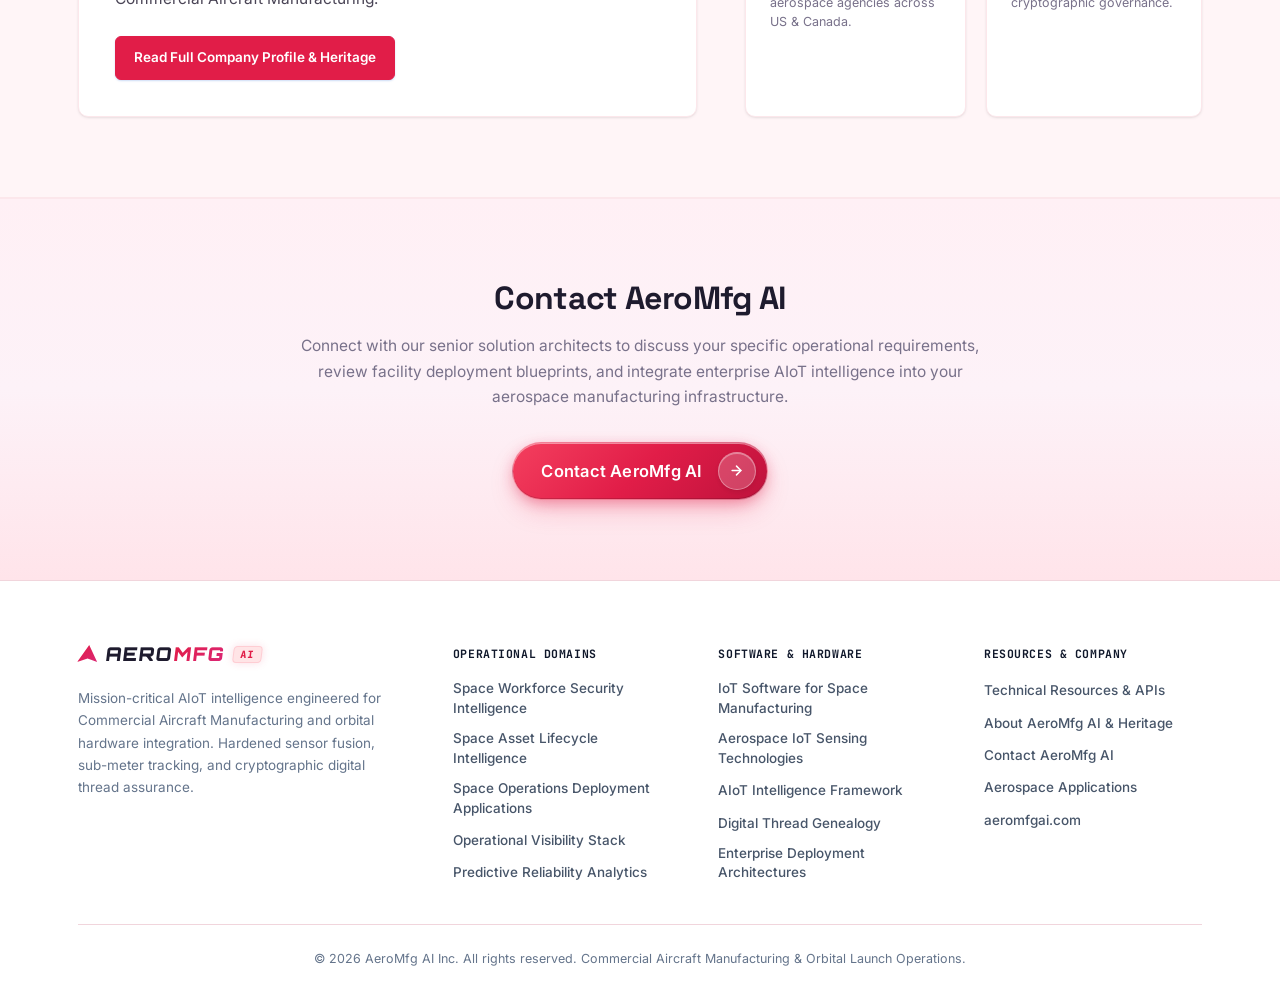
==== commit 0f676ab6: "refactor: update content and UI layouts across site pages" ====
--- a/index.html
+++ b/index.html
@@ -992,9 +992,6 @@
             Mission-critical AIoT intelligence engineered for Commercial Aircraft Manufacturing and orbital hardware integration. Hardened sensor fusion, sub-meter tracking, and cryptographic digital thread assurance.
           </p>
 
-          <div class="footer-cert-note">
-            ISO 9001 / AS9100 Rev D Aligned Architecture
-          </div>
         </div>
 
         <!-- Column 1: Operational Domains -->
@@ -1034,18 +1031,11 @@
         </div>
       </div>
 
-      <!-- Bottom Row: Copyright & Legal Links -->
+      <!-- Bottom Row: Copyright -->
       <div class="footer-bottom-row">
         <div class="footer-bottom-legal">
           &copy; 2026 AeroMfg AI Inc. All rights reserved. Commercial Aircraft Manufacturing &amp; Orbital Launch Operations.
         </div>
-        <div class="footer-legal-links">
-          <a href="technical-resources.html">System Architecture</a>
-          <span class="legal-dot" aria-hidden="true">&bull;</span>
-          <a href="about-aeromfgai-ai.html">Security Assurance</a>
-          <span class="legal-dot" aria-hidden="true">&bull;</span>
-          <a href="contact-aeromfgai-ai.html">Contact Enclave</a>
-        </div>
       </div>
     </div>
   </footer>
--- a/styles.css
+++ b/styles.css
@@ -2808,7 +2808,7 @@
   font-size: 13.5px;
   line-height: 1.65;
   color: #64748b;
-  margin-bottom: 16px;
+  margin-bottom: 0;
   max-width: 380px;
 }
 
@@ -2868,8 +2868,9 @@
   padding-top: 24px;
   border-top: 1px solid #f1d5dc;
   display: flex;
-  justify-content: space-between;
-  align-items: center;
+  justify-content: center;
+  align-items: center;
+  text-align: center;
   font-size: 12.5px;
   color: #64748b;
   flex-wrap: wrap;
@@ -2961,7 +2962,8 @@
   }
   .footer-bottom-row {
     flex-direction: column;
-    align-items: flex-start;
+    align-items: center;
+    text-align: center;
     gap: 12px;
   }
   .footer-legal-links {
@@ -5401,5 +5403,1004 @@
   transform: translateY(-1px);
 }
 
-
-
+/* ==========================================================================
+   HORIZONTAL AUTO-MOVING CAROUSEL MARQUEE (PURE CSS, ZERO JAVASCRIPT)
+   ========================================================================== */
+.marquee-slider-wrap {
+  display: flex;
+  overflow: hidden;
+  position: relative;
+  width: 100%;
+  padding: 16px 0 28px;
+  margin-top: 16px;
+  -webkit-mask-image: linear-gradient(to right, transparent 0%, black 4%, black 96%, transparent 100%);
+  mask-image: linear-gradient(to right, transparent 0%, black 4%, black 96%, transparent 100%);
+  user-select: none;
+  perspective: 1200px;
+}
+
+.marquee-group {
+  display: flex;
+  gap: 20px;
+  flex-shrink: 0;
+  min-width: 100%;
+  padding-right: 20px;
+  will-change: transform;
+  animation: marqueeAutoScrollLTR 42s linear infinite;
+}
+
+.marquee-slider-wrap:hover .marquee-group {
+  animation-play-state: paused;
+}
+
+.marquee-group .module-card {
+  flex: 0 0 340px;
+  width: 340px;
+  min-width: 340px;
+  max-width: 340px;
+  box-sizing: border-box;
+  background: #ffffff;
+  border: 1px solid var(--border-subtle);
+  border-radius: var(--radius-md);
+  padding: 24px;
+  box-shadow: var(--shadow-card);
+  display: flex;
+  flex-direction: column;
+  transform-style: preserve-3d;
+  transition: transform 0.35s cubic-bezier(0.2, 0.8, 0.2, 1), border-color 0.3s ease, box-shadow 0.35s ease;
+}
+
+.marquee-group .module-card:hover {
+  transform: perspective(1000px) translateY(-8px) rotateX(4deg) rotateY(-3deg) translateZ(8px);
+  box-shadow: 0 20px 40px -10px rgba(225, 29, 72, 0.15), 0 0 20px rgba(225, 29, 72, 0.1);
+  border-color: #e11d48;
+}
+
+.marquee-group .module-card:hover .module-card-icon {
+  transform: translateZ(36px) scale(1.12);
+  box-shadow: 0 8px 18px rgba(225, 29, 72, 0.25);
+}
+
+.marquee-group .module-card:hover .module-card-title {
+  transform: translateZ(24px);
+  color: #e11d48;
+}
+
+.marquee-group .module-card .module-card-icon {
+  width: 40px;
+  height: 40px;
+  border-radius: var(--radius-sm);
+  background: rgba(244, 63, 94, 0.08);
+  border: 1px solid rgba(244, 63, 94, 0.2);
+  color: var(--brand-blue);
+  display: flex;
+  align-items: center;
+  justify-content: center;
+  margin-bottom: 16px;
+  flex-shrink: 0;
+}
+
+.marquee-group .module-card .module-card-title {
+  font-family: var(--font-display);
+  font-size: 1.1rem;
+  font-weight: 700;
+  color: var(--text-heading);
+  margin-bottom: 8px;
+  line-height: 1.35;
+  min-height: auto;
+}
+
+.marquee-group .module-card .module-card-text {
+  font-size: 13.5px;
+  color: var(--text-body);
+  line-height: 1.6;
+  margin: 0;
+}
+
+/* Alternate background support */
+.section-wrap.alt-bg .marquee-group .module-card {
+  background: #ffffff;
+  border-color: #f1d5dc;
+}
+
+/* Left-to-Right continuous seamless marquee animation */
+@keyframes marqueeAutoScrollLTR {
+  0% {
+    transform: translateX(-100%);
+  }
+  100% {
+    transform: translateX(0%);
+  }
+}
+
+@media (prefers-reduced-motion: reduce) {
+  .marquee-group {
+    animation: none;
+  }
+  .marquee-slider-wrap {
+    overflow-x: auto;
+  }
+}
+
+/* Global utility classes */
+.text-center {
+  text-align: center !important;
+}
+
+/* ==========================================================================
+   CENTER-STAGE ELEVATED CAROUSEL (ZERO JAVASCRIPT - CRISP 2D - 3S AUTO-CYCLE)
+   ========================================================================== */
+
+.carousel-3d-wrapper {
+  position: relative;
+  width: 100%;
+  max-width: 1240px;
+  margin: 0 auto;
+  overflow: hidden;
+  padding: 16px 10px 20px;
+}
+
+.case-3d-stage {
+  position: relative;
+  width: 100%;
+  min-height: 440px;
+  display: flex;
+  justify-content: center;
+  align-items: center;
+}
+
+@media (max-width: 768px) {
+  .case-3d-stage {
+    min-height: 520px;
+  }
+}
+
+/* Card chassis - Razor-sharp text rendering (No 3D perspective / translateZ fuzziness) */
+.case-3d-card {
+  position: absolute;
+  top: 10px;
+  left: 50%;
+  width: min(710px, 88vw);
+  margin-left: max(-355px, -44vw);
+  background: #ffffff;
+  border-radius: 20px;
+  border: 1px solid rgba(226, 232, 240, 0.95);
+  padding: 28px 32px;
+  box-sizing: border-box;
+  overflow: hidden;
+  -webkit-font-smoothing: antialiased;
+  -moz-osx-font-smoothing: grayscale;
+  text-rendering: optimizeLegibility;
+  transition: transform 0.6s cubic-bezier(0.25, 1, 0.5, 1),
+              opacity 0.6s cubic-bezier(0.25, 1, 0.5, 1),
+              box-shadow 0.6s cubic-bezier(0.25, 1, 0.5, 1),
+              border-color 0.6s cubic-bezier(0.25, 1, 0.5, 1);
+}
+
+@media (max-width: 600px) {
+  .case-3d-card {
+    padding: 22px 18px;
+  }
+}
+
+/* Top Aerospace Ambient Gradient Line */
+.case-card-accent-line {
+  position: absolute;
+  top: 0;
+  left: 0;
+  right: 0;
+  height: 3.5px;
+  background: linear-gradient(90deg, #e11d48 0%, #3b82f6 50%, #e11d48 100%);
+}
+
+/* Pause animation on hover */
+.case-3d-stage:hover .case-3d-card {
+  animation-play-state: paused !important;
+}
+
+.case-card-title {
+  font-family: var(--font-display);
+  font-size: 1.28rem;
+  font-weight: 700;
+  color: #0f172a;
+  line-height: 1.35;
+  margin-top: 4px;
+  margin-bottom: 16px;
+  letter-spacing: -0.015em;
+  -webkit-font-smoothing: antialiased;
+}
+
+/* Dual Challenge & Solution Grid */
+.case-dual-grid {
+  display: grid;
+  grid-template-columns: 1fr 1fr;
+  gap: 12px;
+  margin-bottom: 16px;
+}
+
+@media (max-width: 600px) {
+  .case-dual-grid {
+    grid-template-columns: 1fr;
+    gap: 10px;
+  }
+}
+
+.case-mini-card {
+  border-radius: 10px;
+  padding: 12px 14px;
+  display: flex;
+  flex-direction: column;
+}
+
+.case-mini-card.challenge-card {
+  background: #fffafa;
+  border: 1px solid #fee2e2;
+}
+
+.case-mini-card.solution-card {
+  background: #f8faff;
+  border: 1px solid #dbeafe;
+}
+
+.case-mini-label {
+  display: inline-flex;
+  align-items: center;
+  gap: 6px;
+  font-family: var(--font-mono);
+  font-size: 10.5px;
+  font-weight: 700;
+  letter-spacing: 0.05em;
+  text-transform: uppercase;
+  margin-bottom: 6px;
+}
+
+.challenge-label {
+  color: #dc2626;
+}
+
+.solution-label {
+  color: #2563eb;
+}
+
+.case-mini-text {
+  font-size: 13.5px;
+  line-height: 1.58;
+  color: #334155;
+  font-weight: 450;
+  margin: 0;
+  -webkit-font-smoothing: antialiased;
+}
+
+/* Standout KPI Stats Row */
+.case-kpi-row {
+  background: linear-gradient(135deg, rgba(225, 29, 72, 0.04) 0%, rgba(37, 99, 235, 0.04) 100%);
+  border: 1px solid rgba(225, 29, 72, 0.18);
+  border-left: 4px solid var(--brand-pink);
+  border-radius: 12px;
+  padding: 14px 18px;
+}
+
+.case-kpi-stats {
+  display: flex;
+  align-items: center;
+  gap: 24px;
+  margin-bottom: 6px;
+  flex-wrap: wrap;
+}
+
+.case-kpi-stat-item {
+  display: flex;
+  align-items: baseline;
+  gap: 8px;
+}
+
+.case-kpi-num {
+  font-family: var(--font-mono);
+  font-size: 1.6rem;
+  font-weight: 800;
+  color: var(--brand-pink);
+  line-height: 1;
+  letter-spacing: -0.02em;
+}
+
+.case-kpi-label {
+  font-size: 12.5px;
+  font-weight: 600;
+  color: #0f172a;
+}
+
+.case-kpi-summary {
+  font-size: 13px;
+  line-height: 1.52;
+  color: #475569;
+  font-weight: 450;
+  margin: 0;
+  -webkit-font-smoothing: antialiased;
+}
+
+/* Pure 2D Smooth Auto-Cycling Keyframes (9s total = 3s per card, ZERO text haziness) */
+@keyframes cycleCard1_2D {
+  0%, 27% {
+    transform: translate(0, -8px);
+    opacity: 1;
+    z-index: 10;
+    box-shadow: 0 20px 45px -10px rgba(15, 23, 42, 0.12), 0 10px 20px -6px rgba(15, 23, 42, 0.06), 0 0 0 1px rgba(225, 29, 72, 0.22);
+  }
+  33.3%, 60.3% {
+    transform: translate(-75%, 8px) scale(0.88);
+    opacity: 0.42;
+    z-index: 2;
+    box-shadow: 0 8px 20px -4px rgba(15, 23, 42, 0.05);
+  }
+  63.5% {
+    transform: translate(0, 16px) scale(0.78);
+    opacity: 0.15;
+    z-index: 1;
+  }
+  66.6%, 93.6% {
+    transform: translate(75%, 8px) scale(0.88);
+    opacity: 0.42;
+    z-index: 2;
+    box-shadow: 0 8px 20px -4px rgba(15, 23, 42, 0.05);
+  }
+  100% {
+    transform: translate(0, -8px);
+    opacity: 1;
+    z-index: 10;
+    box-shadow: 0 20px 45px -10px rgba(15, 23, 42, 0.12), 0 10px 20px -6px rgba(15, 23, 42, 0.06), 0 0 0 1px rgba(225, 29, 72, 0.22);
+  }
+}
+
+@keyframes cycleCard2_2D {
+  0%, 27% {
+    transform: translate(75%, 8px) scale(0.88);
+    opacity: 0.42;
+    z-index: 2;
+    box-shadow: 0 8px 20px -4px rgba(15, 23, 42, 0.05);
+  }
+  33.3%, 60.3% {
+    transform: translate(0, -8px);
+    opacity: 1;
+    z-index: 10;
+    box-shadow: 0 20px 45px -10px rgba(15, 23, 42, 0.12), 0 10px 20px -6px rgba(15, 23, 42, 0.06), 0 0 0 1px rgba(225, 29, 72, 0.22);
+  }
+  66.6%, 93.6% {
+    transform: translate(-75%, 8px) scale(0.88);
+    opacity: 0.42;
+    z-index: 2;
+    box-shadow: 0 8px 20px -4px rgba(15, 23, 42, 0.05);
+  }
+  96.8% {
+    transform: translate(0, 16px) scale(0.78);
+    opacity: 0.15;
+    z-index: 1;
+  }
+  100% {
+    transform: translate(75%, 8px) scale(0.88);
+    opacity: 0.42;
+    z-index: 2;
+    box-shadow: 0 8px 20px -4px rgba(15, 23, 42, 0.05);
+  }
+}
+
+@keyframes cycleCard3_2D {
+  0%, 27% {
+    transform: translate(-75%, 8px) scale(0.88);
+    opacity: 0.42;
+    z-index: 2;
+    box-shadow: 0 8px 20px -4px rgba(15, 23, 42, 0.05);
+  }
+  30.2% {
+    transform: translate(0, 16px) scale(0.78);
+    opacity: 0.15;
+    z-index: 1;
+  }
+  33.3%, 60.3% {
+    transform: translate(75%, 8px) scale(0.88);
+    opacity: 0.42;
+    z-index: 2;
+    box-shadow: 0 8px 20px -4px rgba(15, 23, 42, 0.05);
+  }
+  66.6%, 93.6% {
+    transform: translate(0, -8px);
+    opacity: 1;
+    z-index: 10;
+    box-shadow: 0 20px 45px -10px rgba(15, 23, 42, 0.12), 0 10px 20px -6px rgba(15, 23, 42, 0.06), 0 0 0 1px rgba(225, 29, 72, 0.22);
+  }
+  100% {
+    transform: translate(-75%, 8px) scale(0.88);
+    opacity: 0.42;
+    z-index: 2;
+    box-shadow: 0 8px 20px -4px rgba(15, 23, 42, 0.05);
+  }
+}
+
+/* Card Auto-Cycle Assignments */
+.card-case-1 {
+  animation: cycleCard1_2D 9s cubic-bezier(0.4, 0, 0.2, 1) infinite;
+}
+.card-case-2 {
+  animation: cycleCard2_2D 9s cubic-bezier(0.4, 0, 0.2, 1) infinite;
+}
+.card-case-3 {
+  animation: cycleCard3_2D 9s cubic-bezier(0.4, 0, 0.2, 1) infinite;
+}
+
+/* ==========================================================================
+   AEROSPACE 3D FLIP CARDS (ZERO JAVASCRIPT - HOVER FLIP)
+   ========================================================================== */
+
+.flip-cards-grid-2col {
+  display: grid;
+  grid-template-columns: repeat(2, 1fr);
+  gap: 22px;
+  margin-top: 32px;
+}
+
+@media (max-width: 900px) {
+  .flip-cards-grid-2col {
+    grid-template-columns: 1fr;
+  }
+}
+
+/* Card Container with Floating Feel */
+.aerospace-flip-card {
+  perspective: 1200px;
+  height: 236px;
+  position: relative;
+  border-radius: 16px;
+  transition: transform 0.3s ease, filter 0.3s ease;
+}
+
+@media (max-width: 600px) {
+  .aerospace-flip-card {
+    height: 270px;
+  }
+}
+
+.aerospace-flip-card:hover {
+  transform: translateY(-5px);
+}
+
+.flip-card-inner {
+  position: relative;
+  width: 100%;
+  height: 100%;
+  transition: transform 0.65s cubic-bezier(0.25, 1, 0.5, 1);
+  transform-style: preserve-3d;
+  border-radius: 16px;
+}
+
+.aerospace-flip-card:hover .flip-card-inner {
+  transform: rotateY(180deg);
+}
+
+/* Shared faces */
+.flip-card-front,
+.flip-card-back {
+  position: absolute;
+  inset: 0;
+  width: 100%;
+  height: 100%;
+  -webkit-backface-visibility: hidden;
+  backface-visibility: hidden;
+  border-radius: 16px;
+  padding: 22px 24px;
+  box-sizing: border-box;
+  display: flex;
+  flex-direction: column;
+  justify-content: space-between;
+  -webkit-font-smoothing: antialiased;
+  -moz-osx-font-smoothing: grayscale;
+}
+
+/* Front Face */
+.flip-card-front {
+  background: #ffffff;
+  border: 1px solid rgba(226, 232, 240, 0.95);
+  box-shadow: 0 10px 25px -4px rgba(15, 23, 42, 0.05), 0 2px 6px -1px rgba(15, 23, 42, 0.02);
+  z-index: 2;
+  transform: rotateY(0deg);
+}
+
+/* Back Face */
+.flip-card-back {
+  background: #ffffff;
+  border: 1px solid rgba(225, 29, 72, 0.35);
+  box-shadow: 0 16px 36px -6px rgba(225, 29, 72, 0.15), 0 4px 12px -2px rgba(15, 23, 42, 0.04);
+  transform: rotateY(180deg);
+  z-index: 1;
+}
+
+/* Front Content Elements */
+.flip-top-row {
+  display: flex;
+  align-items: center;
+  justify-content: space-between;
+  gap: 10px;
+  margin-bottom: 10px;
+  flex-wrap: wrap;
+}
+
+.flip-badge-primary {
+  font-family: var(--font-mono);
+  font-size: 12px;
+  font-weight: 700;
+  color: var(--brand-pink);
+  background: rgba(225, 29, 72, 0.08);
+  border: 1px solid rgba(225, 29, 72, 0.2);
+  padding: 4px 10px;
+  border-radius: 6px;
+  letter-spacing: 0.04em;
+  text-transform: uppercase;
+}
+
+.flip-badge-domain {
+  font-family: var(--font-mono);
+  font-size: 11px;
+  font-weight: 600;
+  color: #475569;
+  background: #f1f5f9;
+  padding: 3px 8px;
+  border-radius: 5px;
+  letter-spacing: 0.03em;
+  text-transform: uppercase;
+}
+
+.flip-title {
+  font-family: var(--font-display);
+  font-size: 1.15rem;
+  font-weight: 700;
+  color: #0f172a;
+  line-height: 1.35;
+  margin: 0 0 8px;
+  letter-spacing: -0.01em;
+}
+
+.flip-title-player {
+  font-family: var(--font-display);
+  font-size: 1.2rem;
+  font-weight: 700;
+  color: #0f172a;
+  line-height: 1.3;
+  margin: 0;
+  letter-spacing: -0.01em;
+}
+
+.flip-loc-row {
+  display: flex;
+  align-items: center;
+  gap: 6px;
+  font-size: 11.5px;
+  color: #64748b;
+  margin: 6px 0 8px;
+  font-family: var(--font-mono);
+}
+
+.flip-desc {
+  font-size: 13.4px;
+  line-height: 1.55;
+  color: #334155;
+  margin: 0;
+}
+
+.flip-hint-row {
+  display: flex;
+  align-items: center;
+  justify-content: space-between;
+  font-size: 11px;
+  color: #94a3b8;
+  font-family: var(--font-mono);
+  padding-top: 8px;
+  border-top: 1px solid #f1f5f9;
+}
+
+.flip-hint-icon {
+  font-size: 13px;
+  color: var(--brand-pink);
+  animation: spinHint 6s linear infinite;
+  display: inline-block;
+}
+
+@keyframes spinHint {
+  0% { transform: rotate(0deg); }
+  100% { transform: rotate(360deg); }
+}
+
+/* Back Face Content Elements */
+.flip-back-header {
+  display: flex;
+  align-items: center;
+  justify-content: space-between;
+  margin-bottom: 10px;
+  padding-bottom: 8px;
+  border-bottom: 1px solid rgba(225, 29, 72, 0.15);
+}
+
+.flip-back-heading {
+  font-family: var(--font-mono);
+  font-size: 11.5px;
+  font-weight: 700;
+  color: var(--brand-pink);
+  letter-spacing: 0.05em;
+  text-transform: uppercase;
+}
+
+.flip-back-tag {
+  font-family: var(--font-mono);
+  font-size: 10.5px;
+  font-weight: 600;
+  color: #2563eb;
+  background: #eff6ff;
+  padding: 2px 7px;
+  border-radius: 4px;
+  text-transform: uppercase;
+}
+
+.flip-details-list {
+  list-style: none;
+  padding: 0;
+  margin: 0 0 10px;
+  display: flex;
+  flex-direction: column;
+  gap: 7px;
+}
+
+.flip-details-list li {
+  font-size: 12.8px;
+  line-height: 1.5;
+  color: #334155;
+  position: relative;
+  padding-left: 14px;
+}
+
+.flip-details-list li::before {
+  content: •;
+  position: absolute;
+  left: 0;
+  color: var(--brand-pink);
+  font-weight: bold;
+}
+
+.flip-back-footer {
+  display: flex;
+  align-items: center;
+  gap: 6px;
+  font-family: var(--font-mono);
+  font-size: 11px;
+  color: #059669;
+  background: #f0fdf4;
+  padding: 5px 10px;
+  border-radius: 6px;
+  border: 1px solid #dcfce7;
+  font-weight: 600;
+}
+
+
+/* ==========================================================================
+   Dual Section Layout: Standards & Industry Players Side-by-Side in Same Row
+   ========================================================================== */
+.dual-sections-row {
+  display: grid;
+  grid-template-columns: 1fr 1fr;
+  gap: 28px;
+  align-items: start;
+}
+
+@media (max-width: 1024px) {
+  .dual-sections-row {
+    grid-template-columns: 1fr;
+    gap: 32px;
+  }
+}
+
+.dual-section-column {
+  background: #f8fafc;
+  border: 1px solid rgba(226, 232, 240, 0.9);
+  border-radius: 14px;
+  padding: 16px 18px;
+  box-shadow: 0 4px 20px -2px rgba(15, 23, 42, 0.03);
+}
+
+.dual-column-header {
+  display: flex;
+  align-items: center;
+  justify-content: space-between;
+  margin-bottom: 12px;
+  padding-bottom: 10px;
+  border-bottom: 1px solid rgba(226, 232, 240, 0.85);
+}
+
+.dual-header-left {
+  display: flex;
+  align-items: center;
+  gap: 10px;
+}
+
+.dual-header-icon {
+  width: 32px;
+  height: 32px;
+  border-radius: 8px;
+  background: rgba(225, 29, 72, 0.1);
+  color: var(--brand-pink);
+  display: inline-flex;
+  align-items: center;
+  justify-content: center;
+  flex-shrink: 0;
+}
+
+.dual-header-icon-blue {
+  background: rgba(37, 99, 235, 0.1);
+  color: #2563eb;
+}
+
+.dual-column-title {
+  font-family: var(--font-display);
+  font-size: 1.15rem;
+  font-weight: 700;
+  color: #0f172a;
+  margin: 0;
+  letter-spacing: -0.01em;
+}
+
+.dual-header-count {
+  font-family: var(--font-mono);
+  font-size: 11px;
+  font-weight: 700;
+  color: #64748b;
+  background: #ffffff;
+  border: 1px solid #e2e8f0;
+  padding: 3px 8px;
+  border-radius: 12px;
+  text-transform: uppercase;
+  flex-shrink: 0;
+}
+
+/* Compact Flip Grid: 2 columns per section */
+.compact-flip-cards-grid {
+  display: grid;
+  grid-template-columns: repeat(2, 1fr);
+  gap: 8px;
+}
+
+@media (max-width: 600px) {
+  .compact-flip-cards-grid {
+    grid-template-columns: 1fr;
+  }
+}
+
+/* Compact Flip Card Container */
+.compact-flip-card {
+  perspective: 1000px;
+  height: 120px;
+  position: relative;
+  border-radius: 10px;
+  transition: transform 0.25s ease, box-shadow 0.25s ease;
+}
+
+.compact-flip-card:hover {
+  transform: translateY(-2px);
+}
+
+.compact-flip-inner {
+  position: relative;
+  width: 100%;
+  height: 100%;
+  transition: transform 0.55s cubic-bezier(0.25, 1, 0.5, 1);
+  transform-style: preserve-3d;
+  border-radius: 10px;
+}
+
+.compact-flip-card:hover .compact-flip-inner {
+  transform: rotateY(180deg);
+}
+
+.compact-flip-front,
+.compact-flip-back {
+  position: absolute;
+  inset: 0;
+  width: 100%;
+  height: 100%;
+  -webkit-backface-visibility: hidden;
+  backface-visibility: hidden;
+  border-radius: 10px;
+  padding: 10px 12px;
+  box-sizing: border-box;
+  display: flex;
+  flex-direction: column;
+  justify-content: space-between;
+  -webkit-font-smoothing: antialiased;
+  -moz-osx-font-smoothing: grayscale;
+}
+
+.compact-flip-front {
+  background: #ffffff;
+  border: 1px solid rgba(226, 232, 240, 0.95);
+  box-shadow: 0 3px 10px -2px rgba(15, 23, 42, 0.04);
+  z-index: 2;
+  transform: rotateY(0deg);
+  display: flex;
+  flex-direction: column;
+  align-items: center;
+  justify-content: center;
+  text-align: center;
+  padding: 10px 14px;
+}
+
+.compact-front-title {
+  font-family: var(--font-display);
+  font-size: 14.5px;
+  font-weight: 700;
+  color: #0f172a;
+  line-height: 1.35;
+  margin: 0;
+  letter-spacing: -0.01em;
+  text-align: center;
+}
+
+.compact-flip-back {
+  background: #ffffff;
+  border: 1px solid rgba(225, 29, 72, 0.35);
+  box-shadow: 0 6px 16px -3px rgba(225, 29, 72, 0.12);
+  transform: rotateY(180deg);
+  z-index: 1;
+}
+
+.compact-flip-back-blue {
+  border-color: rgba(37, 99, 235, 0.35);
+  box-shadow: 0 6px 16px -3px rgba(37, 99, 235, 0.12);
+}
+
+/* Front Face Elements */
+.compact-top-row {
+  display: flex;
+  align-items: center;
+  justify-content: space-between;
+  gap: 5px;
+  margin-bottom: 4px;
+}
+
+.compact-badge-red {
+  font-family: var(--font-mono);
+  font-size: 10.5px;
+  font-weight: 700;
+  color: var(--brand-pink);
+  background: rgba(225, 29, 72, 0.08);
+  border: 1px solid rgba(225, 29, 72, 0.2);
+  padding: 2px 6px;
+  border-radius: 4px;
+  text-transform: uppercase;
+}
+
+.compact-badge-blue {
+  font-family: var(--font-mono);
+  font-size: 10.5px;
+  font-weight: 700;
+  color: #2563eb;
+  background: rgba(37, 99, 235, 0.08);
+  border: 1px solid rgba(37, 99, 235, 0.2);
+  padding: 2px 6px;
+  border-radius: 4px;
+  text-transform: uppercase;
+}
+
+.compact-tag {
+  font-family: var(--font-mono);
+  font-size: 10px;
+  font-weight: 600;
+  color: #64748b;
+  text-transform: uppercase;
+  letter-spacing: 0.02em;
+}
+
+.compact-title {
+  font-family: var(--font-display);
+  font-size: 12px;
+  font-weight: 700;
+  color: #0f172a;
+  line-height: 1.25;
+  margin: 0 0 3px;
+  display: -webkit-box;
+  -webkit-line-clamp: 2;
+  -webkit-box-orient: vertical;
+  overflow: hidden;
+}
+
+.compact-sub {
+  font-size: 10px;
+  line-height: 1.3;
+  color: #64748b;
+  margin: 0;
+  white-space: nowrap;
+  overflow: hidden;
+  text-overflow: ellipsis;
+}
+
+.compact-bottom-row {
+  display: flex;
+  align-items: center;
+  justify-content: space-between;
+  font-family: var(--font-mono);
+  font-size: 9px;
+  color: #94a3b8;
+  padding-top: 3px;
+  border-top: 1px solid #f1f5f9;
+}
+
+.compact-flip-hint {
+  display: inline-flex;
+  align-items: center;
+  gap: 3px;
+  color: var(--brand-pink);
+  font-weight: 600;
+}
+
+.compact-flip-hint-blue {
+  color: #2563eb;
+}
+
+/* Back Face Elements */
+.compact-back-head {
+  display: flex;
+  align-items: center;
+  justify-content: space-between;
+  padding-bottom: 3px;
+  border-bottom: 1px solid #f1f5f9;
+  margin-bottom: 5px;
+}
+
+.compact-back-title {
+  font-family: var(--font-mono);
+  font-size: 10px;
+  font-weight: 700;
+  color: var(--brand-pink);
+  text-transform: uppercase;
+  letter-spacing: 0.04em;
+}
+
+.compact-back-title-blue {
+  color: #2563eb;
+}
+
+.compact-back-list {
+  list-style: none;
+  padding: 0;
+  margin: 0;
+  display: flex;
+  flex-direction: column;
+  gap: 3px;
+}
+
+.compact-back-list li {
+  font-size: 10.5px;
+  line-height: 1.35;
+  color: #334155;
+  position: relative;
+  padding-left: 10px;
+}
+
+.compact-back-list li::before {
+  content: "•";
+  position: absolute;
+  left: 0;
+  top: 0;
+  color: var(--brand-pink);
+  font-size: 10.5px;
+}
+
+.compact-flip-back-blue .compact-back-list li::before {
+  color: #2563eb;
+}
+
+.compact-back-status {
+  font-family: var(--font-mono);
+  font-size: 9.5px;
+  font-weight: 700;
+  color: #16a34a;
+  background: #f0fdf4;
+  padding: 2px 6px;
+  border-radius: 4px;
+  align-self: flex-start;
+  margin-top: 3px;
+  border: 1px solid #dcfce7;
+}
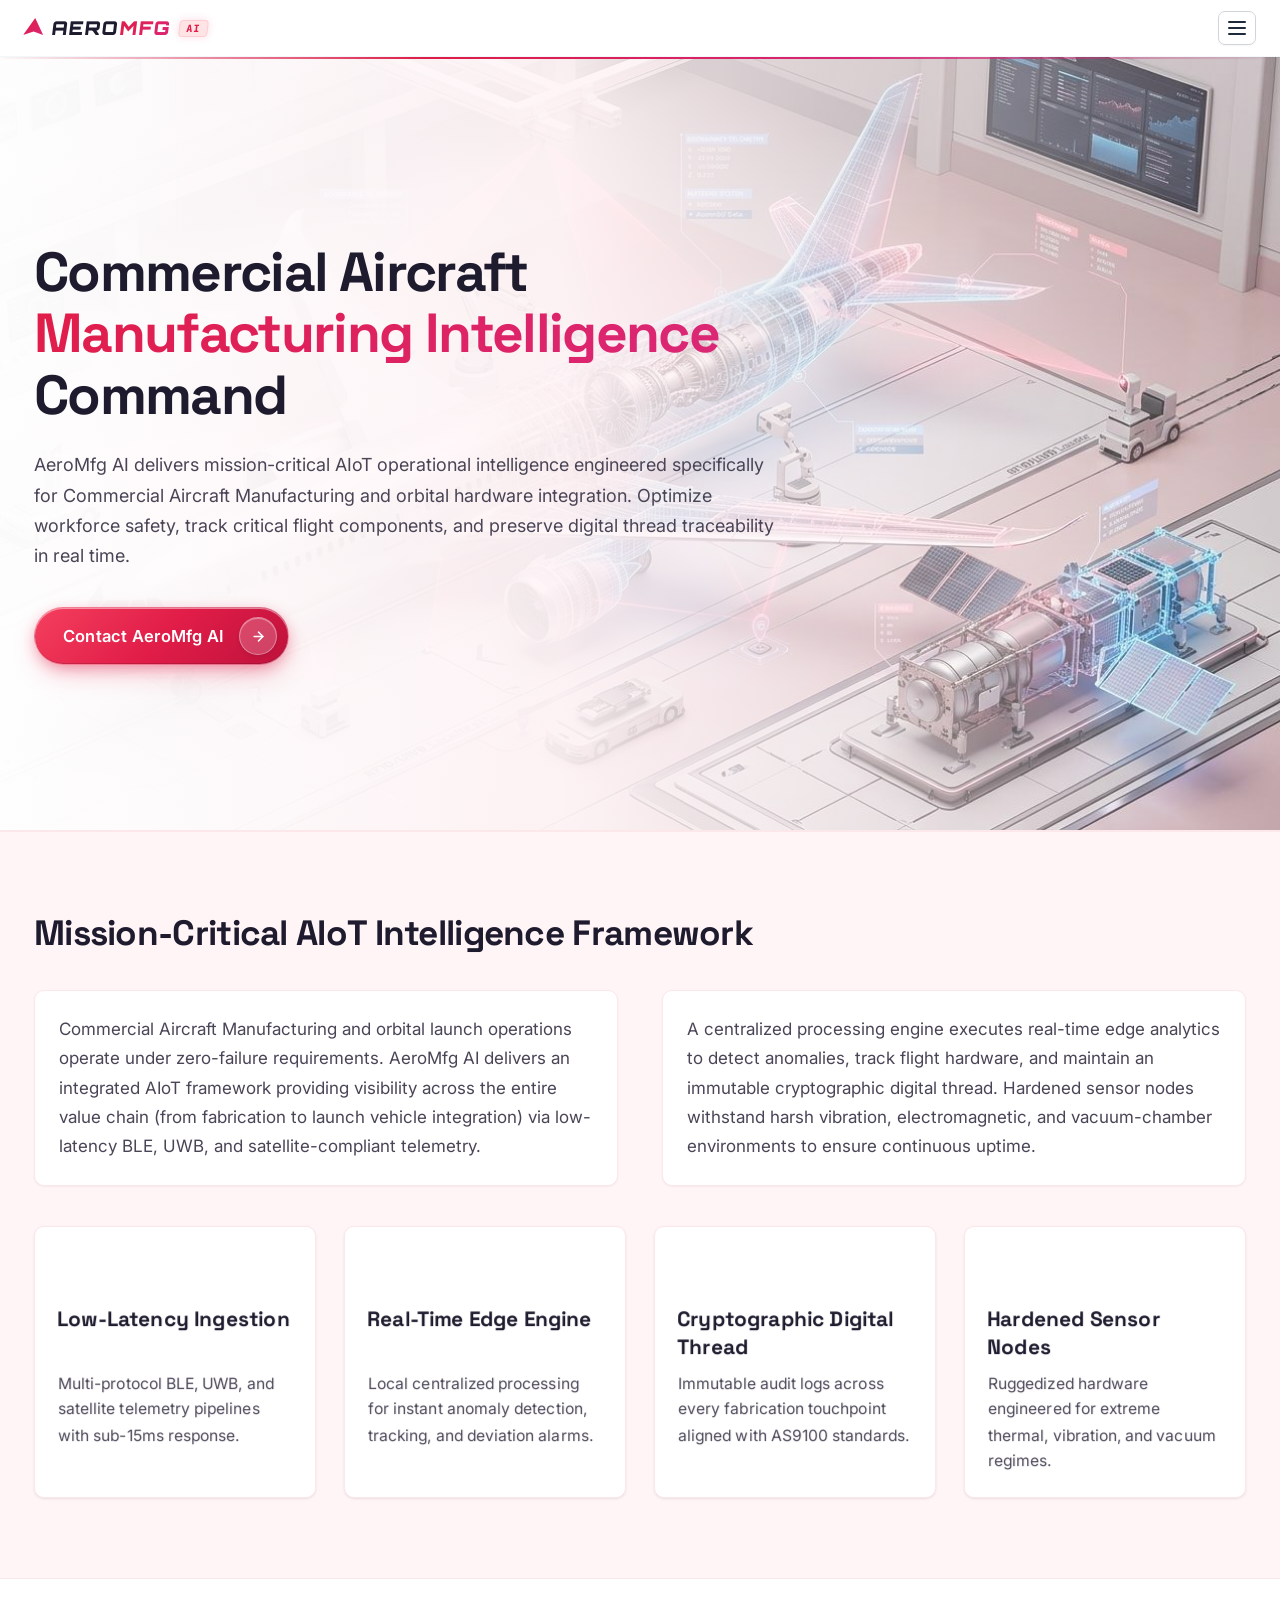
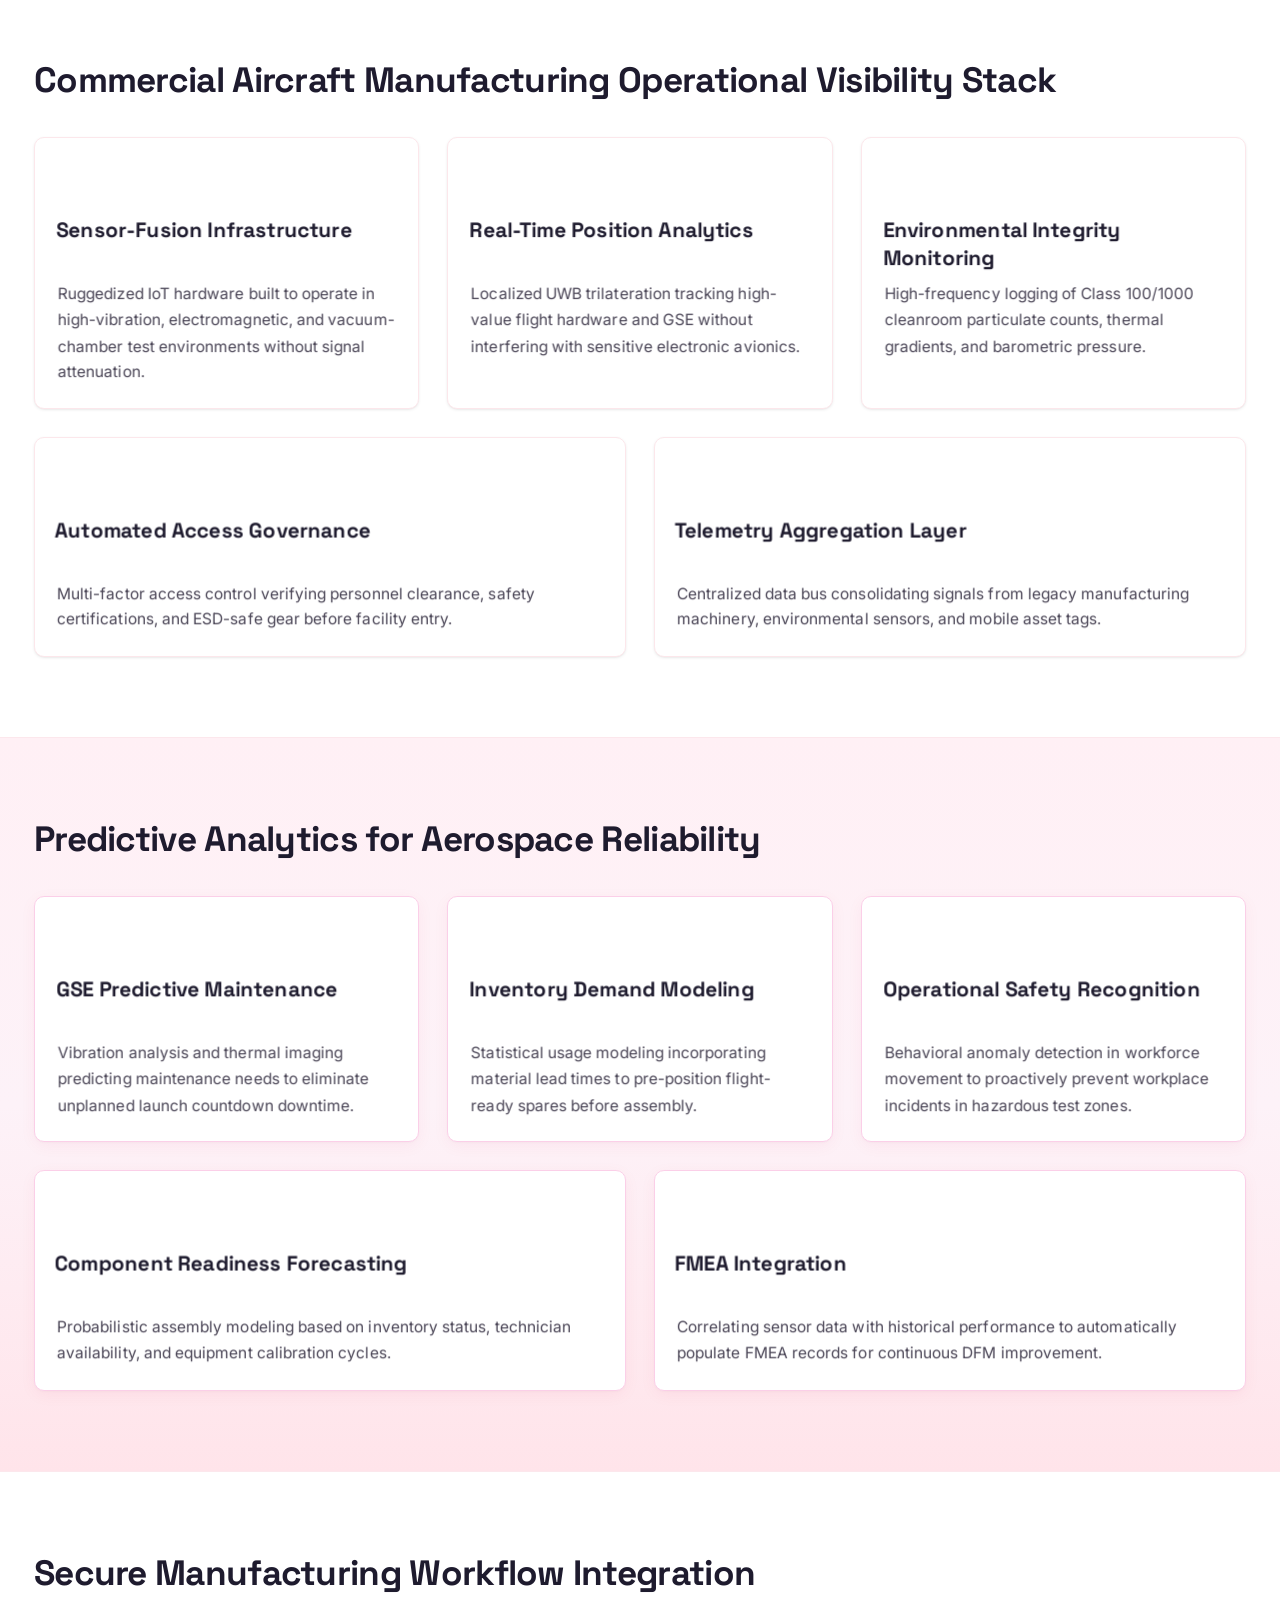
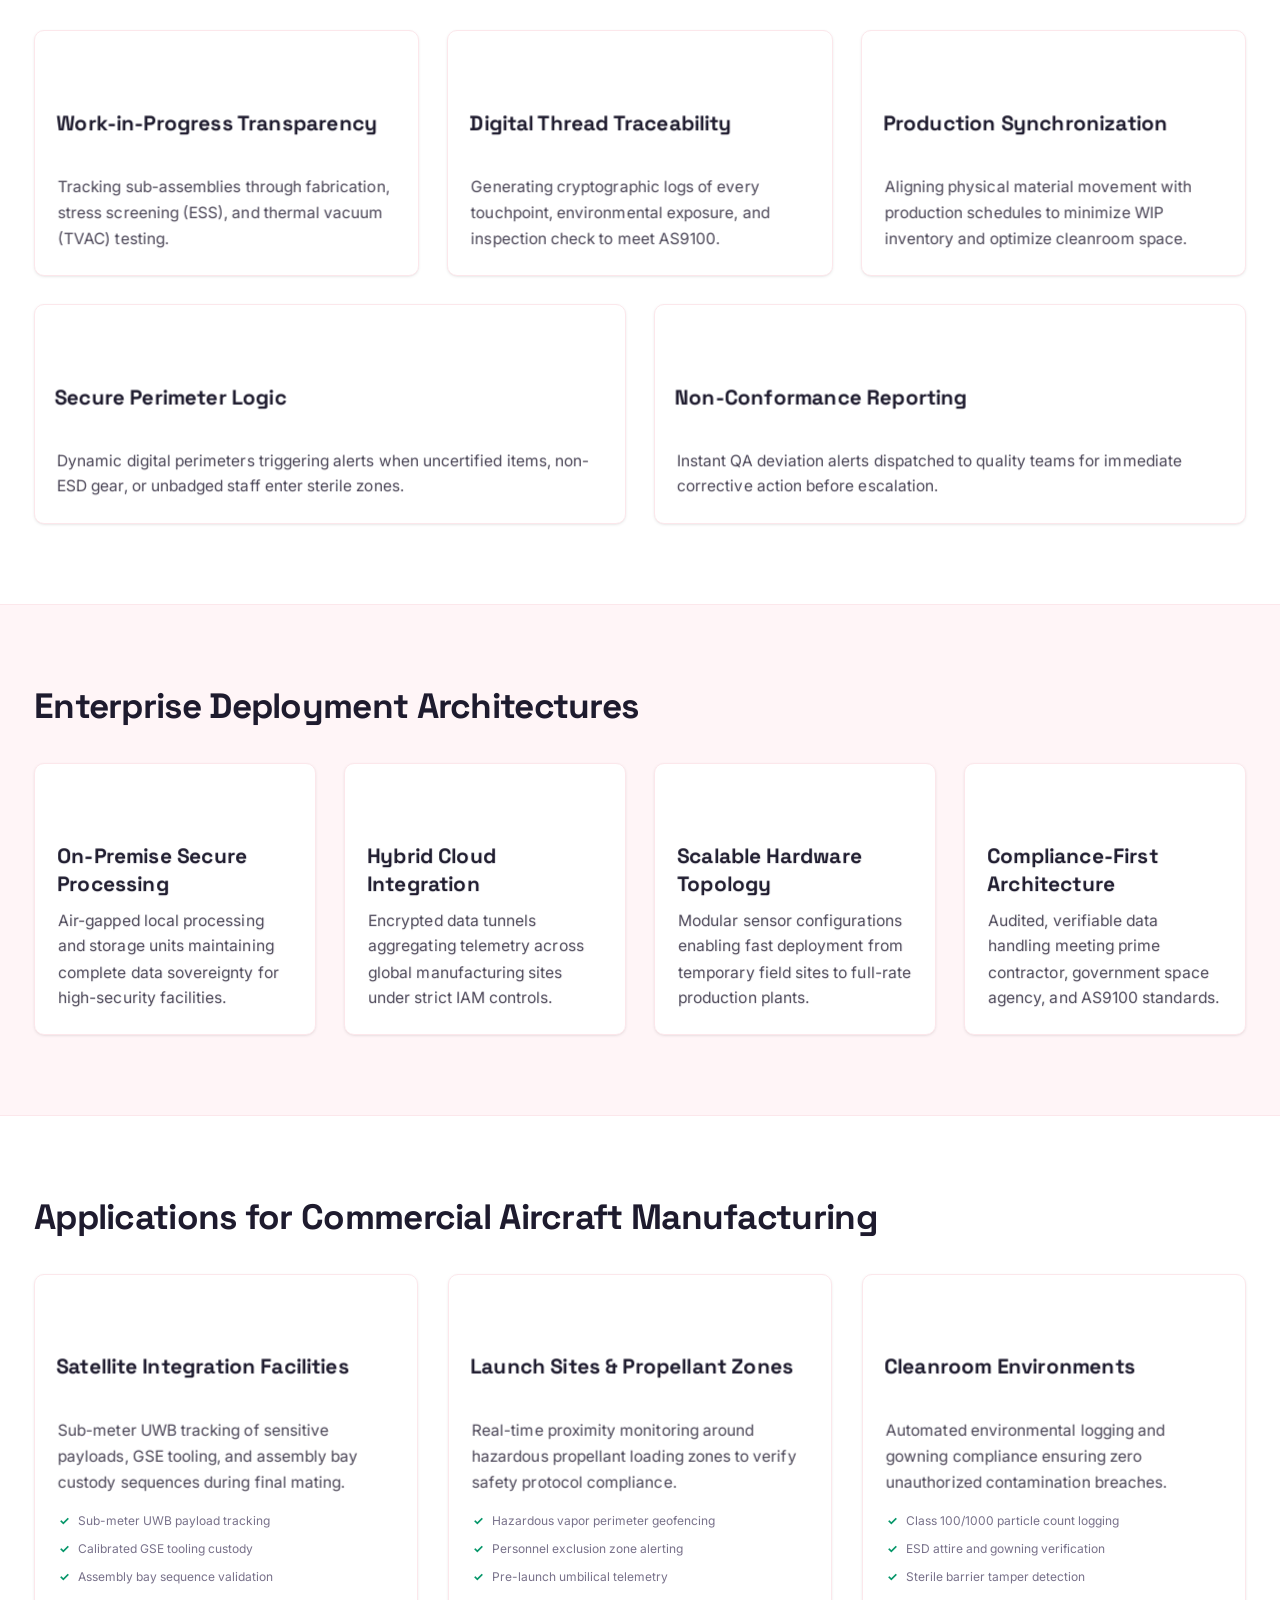
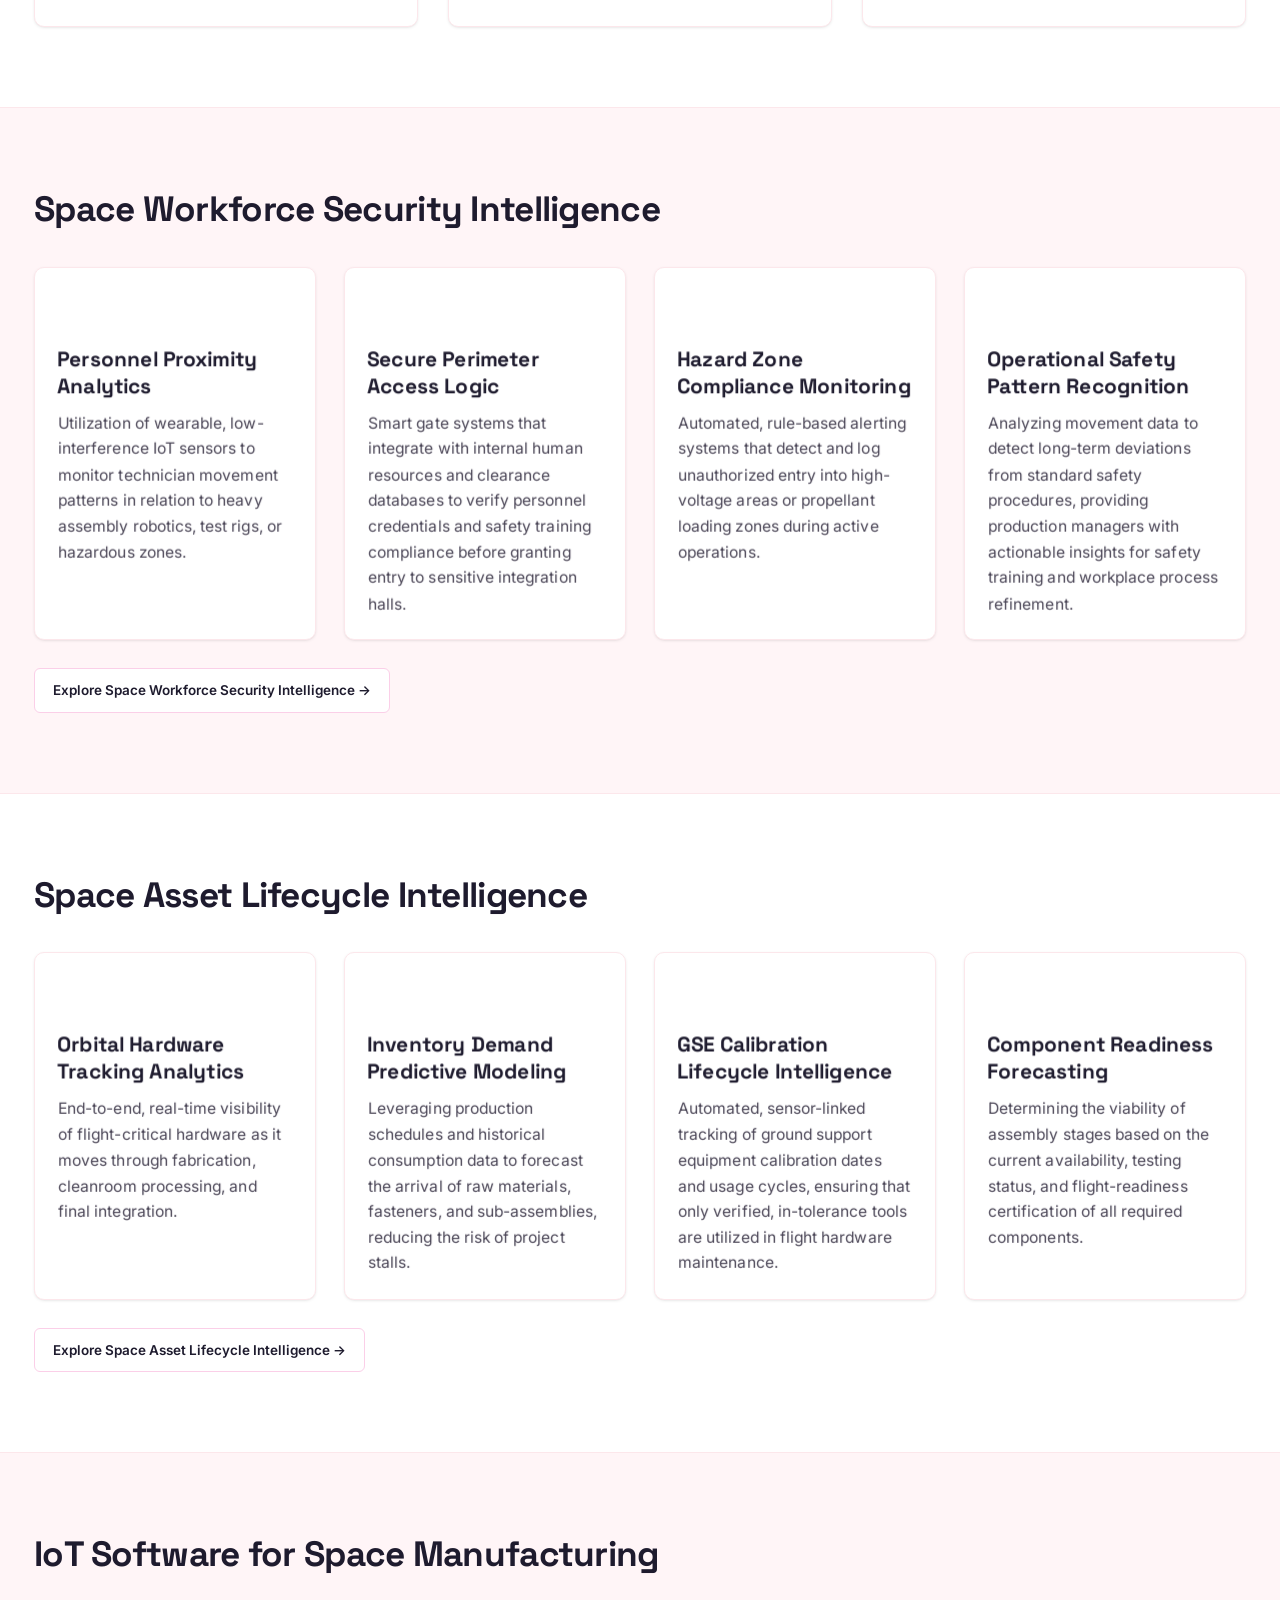
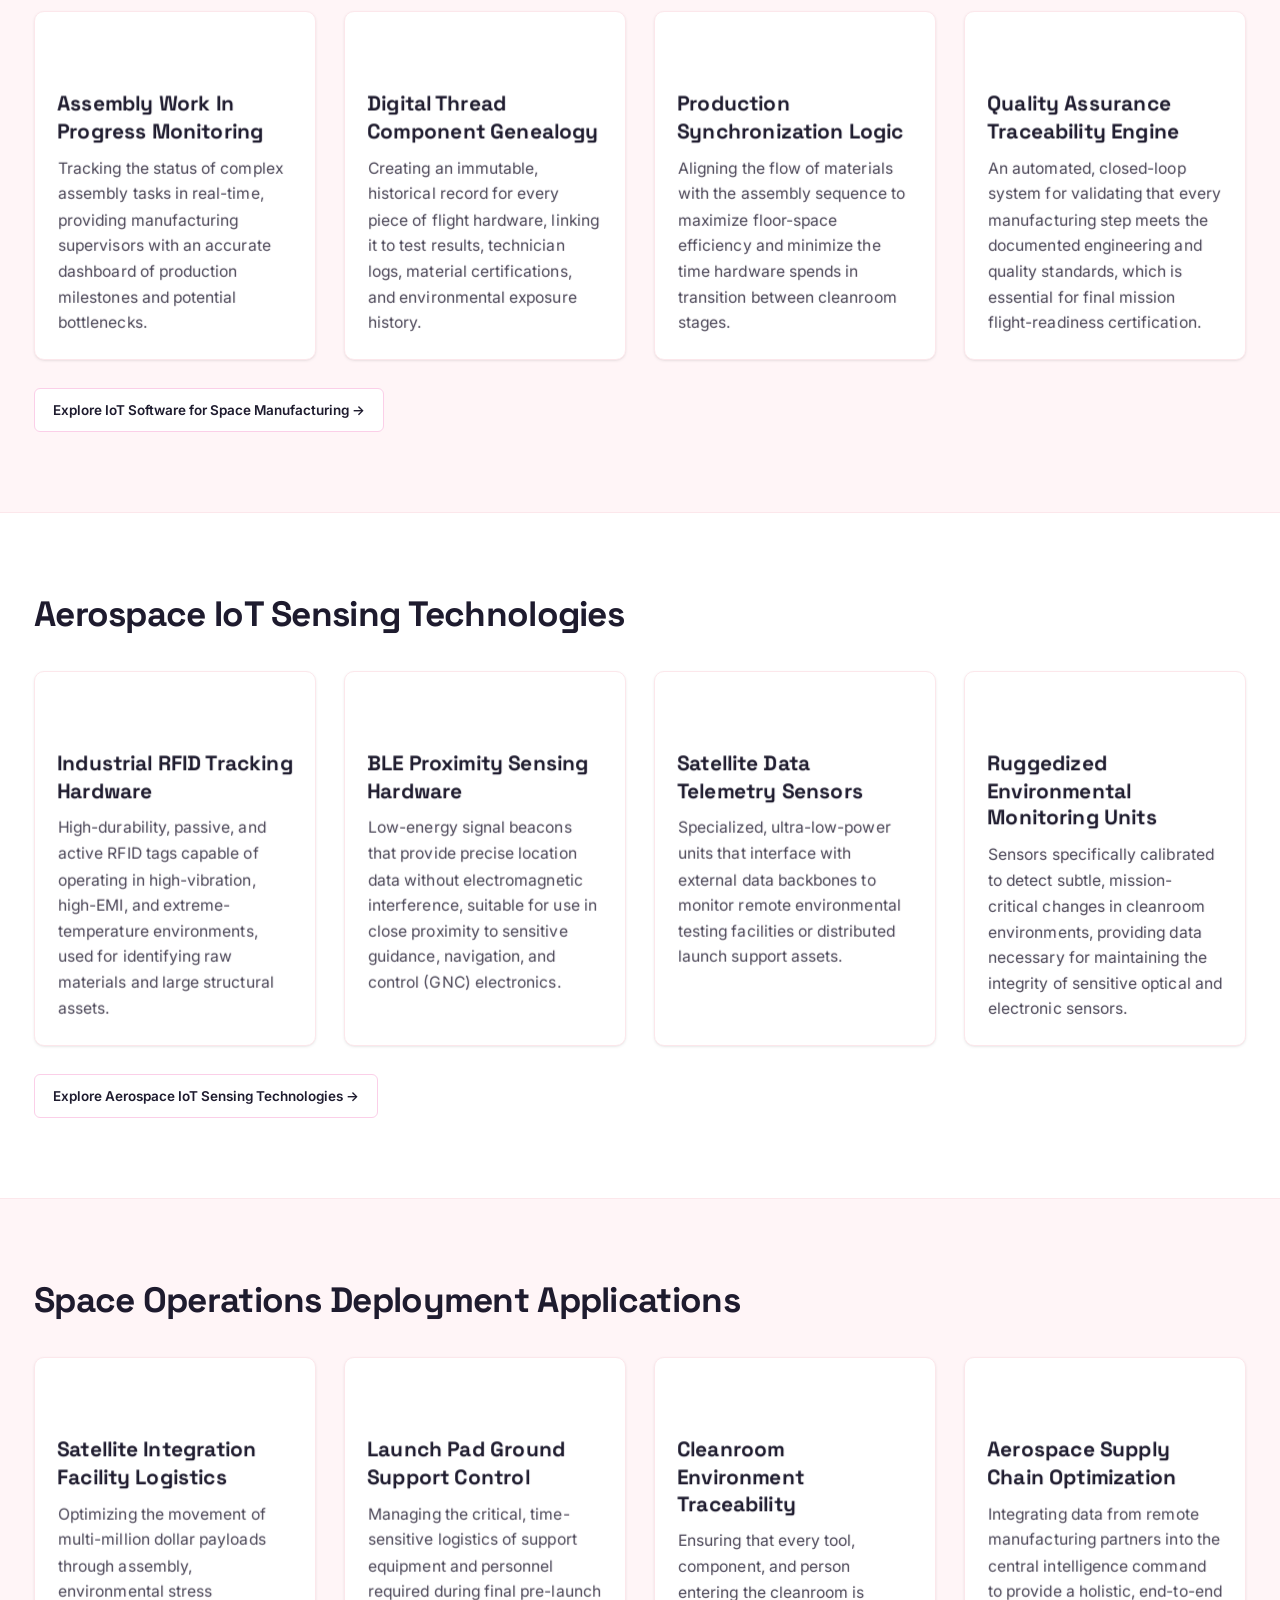
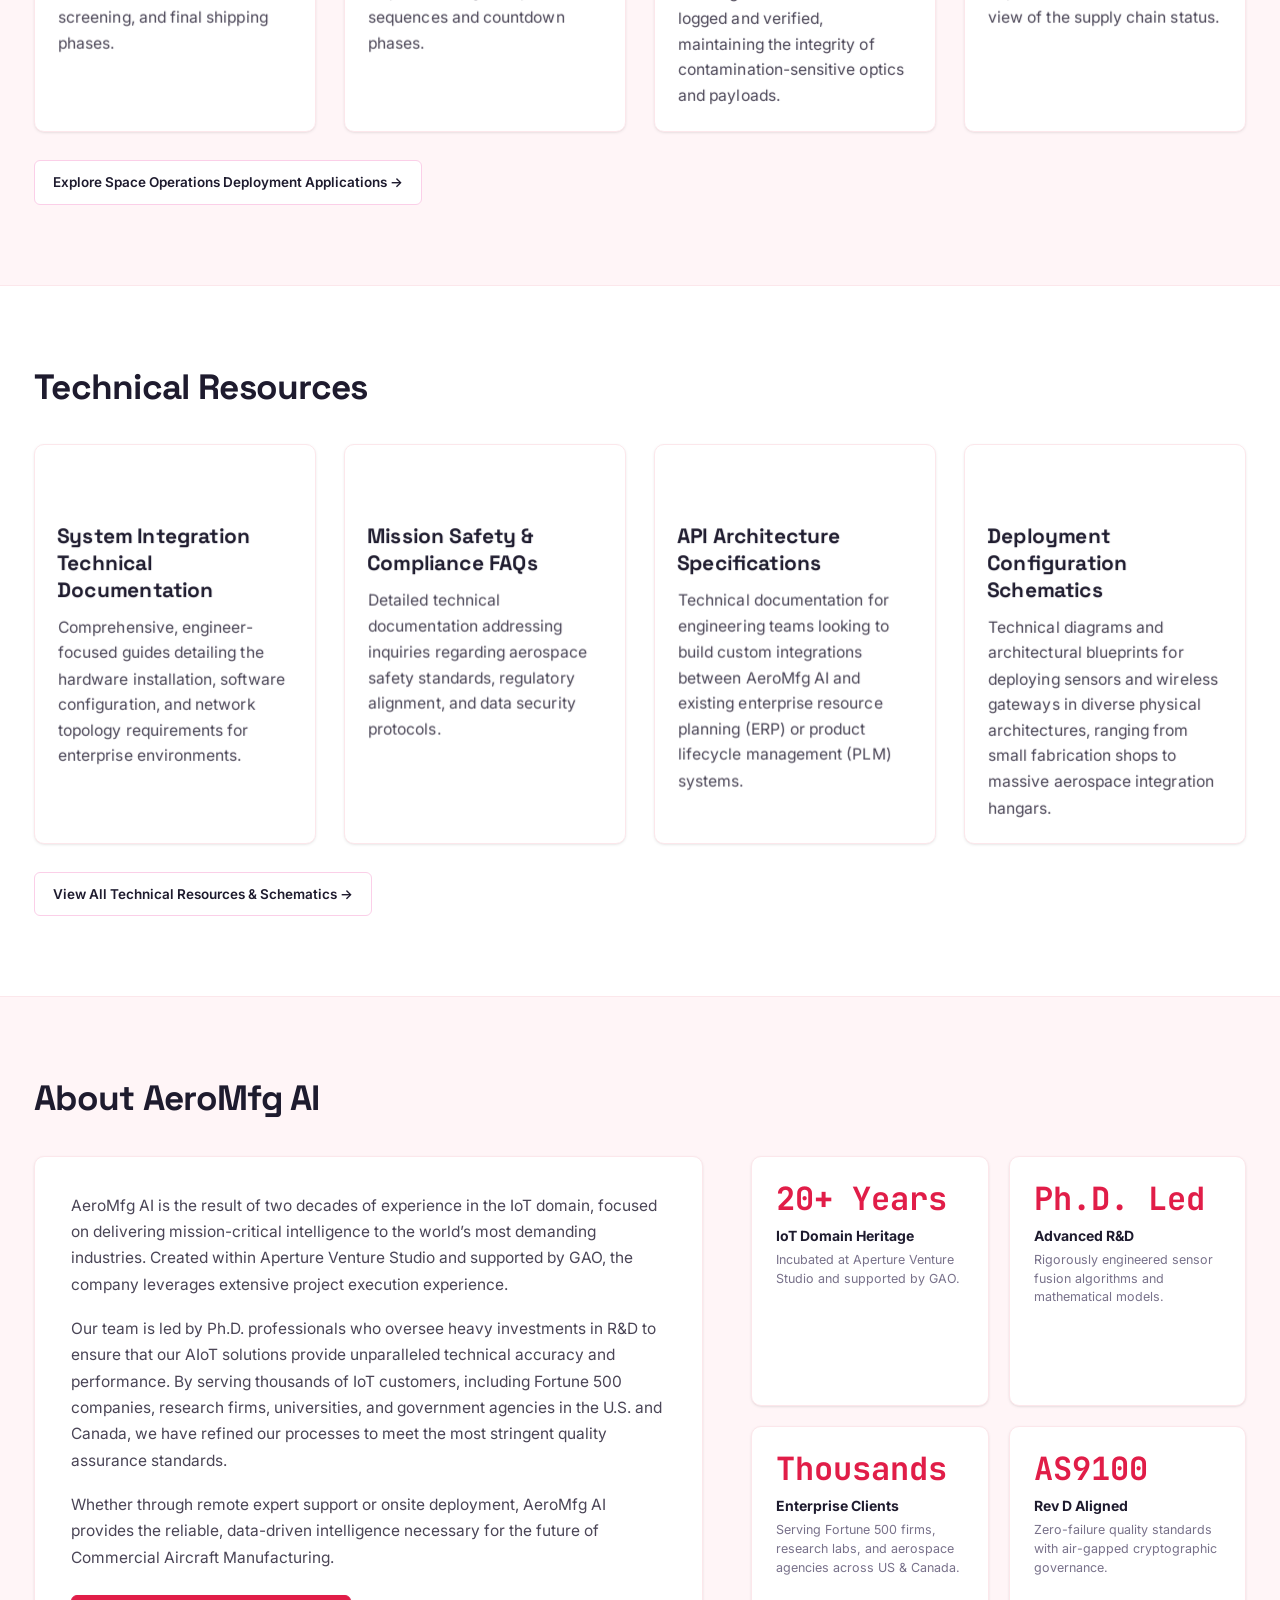
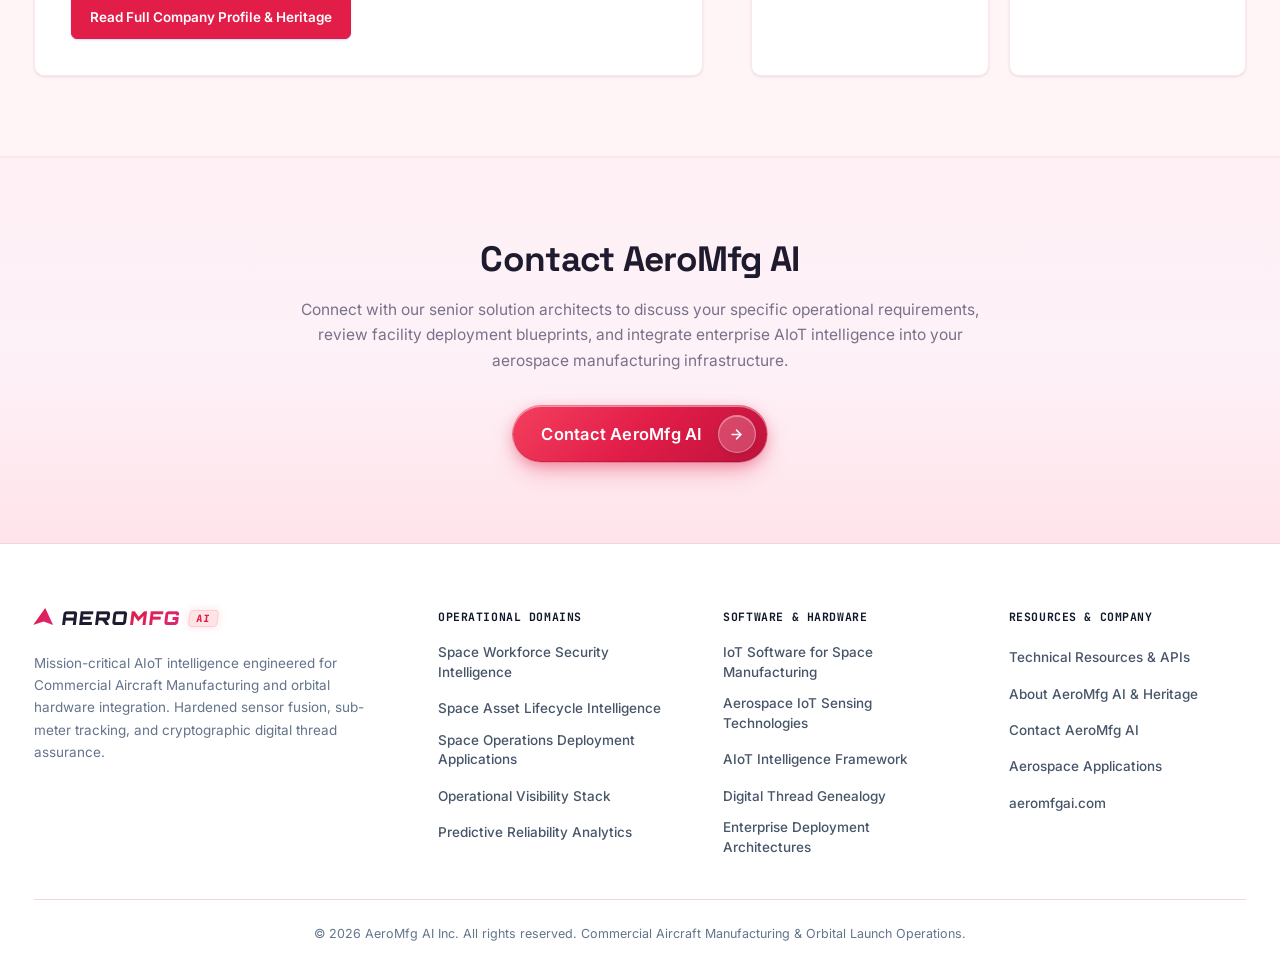
==== commit 650c68f7: "refactor: remove section summary paragraphs and update layout structure in templates" ====
--- a/index.html
+++ b/index.html
@@ -150,9 +150,6 @@
       <div class="container">
         <div class="section-intro">
           <h2 class="section-heading-lg">Mission-Critical AIoT Intelligence Framework</h2>
-          <p class="section-summary">
-            Connecting physical flight hardware with digital mission assurance through high-fidelity industrial sensor networks and real-time edge processing.
-          </p>
         </div>
 
         <div class="text-two-col">
@@ -211,9 +208,6 @@
       <div class="container">
         <div class="section-intro">
           <h2 class="section-heading-lg">Commercial Aircraft Manufacturing Operational Visibility Stack</h2>
-          <p class="section-summary">
-            A unified view of facility operations, enabling real-time command, asset tracking, and cleanroom governance across an integrated five-layer operational pipeline.
-          </p>
         </div>
 
         <!-- Balanced 3+2 Grid with equal-height cards -->
@@ -281,9 +275,6 @@
       <div class="container">
         <div class="section-intro">
           <h2 class="section-heading-lg">Predictive Analytics for Aerospace Reliability</h2>
-          <p class="section-summary">
-            Machine learning models and historical telemetry feeds continuously predict operational outcomes to prevent mission holds before launch countdown delays occur.
-          </p>
         </div>
 
         <!-- Balanced 3+2 Grid with equal-height cards (Dark Theme) -->
@@ -351,9 +342,6 @@
       <div class="container">
         <div class="section-intro">
           <h2 class="section-heading-lg">Secure Manufacturing Workflow Integration</h2>
-          <p class="section-summary">
-            Connecting production software with physical environment data to maintain complete component genealogy and digital thread integrity.
-          </p>
         </div>
 
         <!-- Balanced 3+2 Grid with equal-height cards -->
@@ -421,9 +409,6 @@
       <div class="container">
         <div class="section-intro">
           <h2 class="section-heading-lg">Enterprise Deployment Architectures</h2>
-          <p class="section-summary">
-            Engineered with two decades of aerospace IoT experience and Ph.D.-level mathematical rigor for mission-critical scalability.
-          </p>
         </div>
 
         <div class="module-grid-4">
@@ -479,9 +464,6 @@
       <div class="container">
         <div class="section-intro">
           <h2 class="section-heading-lg">Applications for Commercial Aircraft Manufacturing</h2>
-          <p class="section-summary">
-            Continuous high-fidelity data streams informing critical decisions across every stage of the aerospace lifecycle.
-          </p>
         </div>
 
         <div class="module-grid-3">
@@ -541,9 +523,6 @@
       <div class="container">
         <div class="section-intro">
           <h2 class="section-heading-lg">Space Workforce Security Intelligence</h2>
-          <p class="section-summary">
-            This module provides a comprehensive suite of tools for maintaining safety and security in high-stakes Commercial Aircraft Manufacturing environments.
-          </p>
         </div>
 
         <div class="module-grid-4">
@@ -601,9 +580,6 @@
       <div class="container">
         <div class="section-intro">
           <h2 class="section-heading-lg">Space Asset Lifecycle Intelligence</h2>
-          <p class="section-summary">
-            Managing the lifecycle of orbital hardware and critical ground support equipment requires high-precision tracking and diagnostic capabilities.
-          </p>
         </div>
         
         <div class="module-grid-4">
@@ -661,9 +637,6 @@
       <div class="container">
         <div class="section-intro">
           <h2 class="section-heading-lg">IoT Software for Space Manufacturing</h2>
-          <p class="section-summary">
-            This software layer digitizes the production process to ensure absolute traceability and synchronization across complex manufacturing workflows.
-          </p>
         </div>
 
         <div class="module-grid-4">
@@ -721,9 +694,6 @@
       <div class="container">
         <div class="section-intro">
           <h2 class="section-heading-lg">Aerospace IoT Sensing Technologies</h2>
-          <p class="section-summary">
-            The hardware foundation of the AeroMfg AI platform is designed for harsh, demanding aerospace conditions.
-          </p>
         </div>
 
         <div class="module-grid-4">
@@ -781,9 +751,6 @@
       <div class="container">
         <div class="section-intro">
           <h2 class="section-heading-lg">Space Operations Deployment Applications</h2>
-          <p class="section-summary">
-            Real-world deployment requires customized logic for specific operational contexts.
-          </p>
         </div>
 
         <div class="module-grid-4">
@@ -841,9 +808,6 @@
       <div class="container">
         <div class="section-intro">
           <h2 class="section-heading-lg">Technical Resources</h2>
-          <p class="section-summary">
-            Accessing the full potential of AeroMfg AI requires a deep understanding of its architecture and integration capabilities.
-          </p>
         </div>
 
         <div class="module-grid-4">
@@ -901,9 +865,6 @@
       <div class="container">
         <div class="section-intro">
           <h2 class="section-heading-lg">About AeroMfg AI</h2>
-          <p class="section-summary">
-            Delivering mission-critical intelligence to the world’s most demanding aerospace manufacturing operations.
-          </p>
         </div>
 
         <div class="about-layout">
--- a/styles.css
+++ b/styles.css
@@ -56,7 +56,7 @@
   --radius-lg: 14px;
   --radius-full: 9999px;
 
-  --container-max: min(1680px, 94vw);
+  --container-max: min(1840px, 97.5vw);
 }
 
 /* CSS Reset & Base */
@@ -75,8 +75,8 @@
   background-color: var(--bg-base);
   color: var(--text-body);
   font-family: var(--font-sans);
-  font-size: 14px;
-  line-height: 1.6;
+  font-size: 16px;
+  line-height: 1.65;
   -webkit-font-smoothing: antialiased;
   -moz-osx-font-smoothing: grayscale;
 }
@@ -105,18 +105,18 @@
   width: 100%;
   max-width: var(--container-max);
   margin: 0 auto;
-  padding: 0 28px;
+  padding: 0 14px;
 }
 
 @media (min-width: 1200px) {
   .container {
-    padding: 0 40px;
+    padding: 0 18px;
   }
 }
 
 @media (min-width: 1600px) {
   .container {
-    padding: 0 52px;
+    padding: 0 20px;
   }
 }
 
@@ -150,7 +150,7 @@
 
 .section-heading-lg {
   font-family: var(--font-display);
-  font-size: 2rem;
+  font-size: 2.2rem;
   font-weight: 700;
   color: var(--text-heading);
   line-height: 1.2;
@@ -159,7 +159,7 @@
 }
 
 .section-summary {
-  font-size: 15px;
+  font-size: 17px;
   color: var(--text-muted);
   max-width: 1040px;
   line-height: 1.65;
@@ -1831,8 +1831,8 @@
   grid-template-columns: 1fr 1fr;
   gap: 44px;
   margin-bottom: 40px;
-  font-size: 15.5px;
-  line-height: 1.7;
+  font-size: 17px;
+  line-height: 1.72;
   color: var(--text-body);
 }
 
@@ -1882,18 +1882,18 @@
 
 .module-card-title {
   font-family: var(--font-display);
-  font-size: 1.15rem;
+  font-size: 1.28rem;
   font-weight: 700;
   color: var(--text-heading);
-  margin-bottom: 8px;
+  margin-bottom: 10px;
   line-height: 1.3;
   min-height: 2.6em;
 }
 
 .module-card-text {
-  font-size: 13.5px;
+  font-size: 15.5px;
   color: var(--text-body);
-  line-height: 1.55;
+  line-height: 1.65;
   margin-bottom: 16px;
   flex-grow: 1;
 }
@@ -5522,9 +5522,625 @@
   }
 }
 
+/* ==========================================================================
+   3D CENTER-STAGE AUTO CAROUSEL — CSS-only, 3-card, 3s cycle, zero JS
+   ONE card is fully center & prominent; other two push back behind it in 3D
+   Cycle order: CENTER → RIGHT-BACK → LEFT-BACK (9s total, 3s each phase)
+   ========================================================================== */
+
+/* Stage: perspective + fixed height for absolutely positioned cards */
+.cs3d-stage {
+  position: relative;
+  perspective: 1600px;
+  overflow: hidden;
+  min-height: 500px;
+  padding-bottom: 60px;
+  width: 100%;
+}
+
+/* Track: 3D stacking context */
+.cs3d-track {
+  position: relative;
+  width: 100%;
+  height: 100%;
+  transform-style: preserve-3d;
+}
+
+/* All cards: absolutely centered, wide */
+.cs3d-card {
+  position: absolute;
+  top: 0;
+  left: 50%;
+  width: min(780px, 92vw);
+  margin-left: calc(-1 * min(390px, 46vw));
+  background: #ffffff;
+  border: 1px solid var(--border-subtle);
+  border-radius: var(--radius-md);
+  padding: 32px 36px;
+  box-shadow: var(--shadow-card);
+  transform-style: preserve-3d;
+  animation-name: cs3d-spin;
+  animation-duration: 9s;
+  animation-timing-function: ease-in-out;
+  animation-iteration-count: infinite;
+  animation-fill-mode: both;
+  box-sizing: border-box;
+}
+
+/* Staggered: exactly one card is CENTER at any time */
+.cs3d-card-1 { animation-delay: 0s; }
+.cs3d-card-2 { animation-delay: -3s; }
+.cs3d-card-3 { animation-delay: -6s; }
+
+/* 9s cycle: 0-33% CENTER, 33-66% RIGHT-BACK, 66-100% LEFT-BACK */
+@keyframes cs3d-spin {
+  0% {
+    transform: translateX(0) translateZ(0) rotateY(0deg) scale(1);
+    opacity: 1;
+    filter: brightness(1);
+    box-shadow: 0 24px 56px -12px rgba(2, 132, 199, 0.22),
+                0 0 0 2px #bfdbfe,
+                0 4px 16px rgba(0,0,0,0.08);
+    z-index: 10;
+  }
+  28% {
+    transform: translateX(0) translateZ(0) rotateY(0deg) scale(1);
+    opacity: 1;
+    filter: brightness(1);
+    box-shadow: 0 24px 56px -12px rgba(2, 132, 199, 0.22),
+                0 0 0 2px #bfdbfe,
+                0 4px 16px rgba(0,0,0,0.08);
+    z-index: 10;
+  }
+  33% {
+    transform: translateX(42%) translateZ(-240px) rotateY(-20deg) scale(0.74);
+    opacity: 0.42;
+    filter: brightness(0.78);
+    box-shadow: var(--shadow-card);
+    z-index: 1;
+  }
+  38% {
+    transform: translateX(42%) translateZ(-240px) rotateY(-20deg) scale(0.74);
+    opacity: 0.42;
+    filter: brightness(0.78);
+    box-shadow: var(--shadow-card);
+    z-index: 1;
+  }
+  60% {
+    transform: translateX(42%) translateZ(-240px) rotateY(-20deg) scale(0.74);
+    opacity: 0.42;
+    filter: brightness(0.78);
+    box-shadow: var(--shadow-card);
+    z-index: 1;
+  }
+  66% {
+    transform: translateX(-42%) translateZ(-240px) rotateY(20deg) scale(0.74);
+    opacity: 0.42;
+    filter: brightness(0.78);
+    box-shadow: var(--shadow-card);
+    z-index: 1;
+  }
+  71% {
+    transform: translateX(-42%) translateZ(-240px) rotateY(20deg) scale(0.74);
+    opacity: 0.42;
+    filter: brightness(0.78);
+    box-shadow: var(--shadow-card);
+    z-index: 1;
+  }
+  93% {
+    transform: translateX(-42%) translateZ(-240px) rotateY(20deg) scale(0.74);
+    opacity: 0.42;
+    filter: brightness(0.78);
+    box-shadow: var(--shadow-card);
+    z-index: 1;
+  }
+  100% {
+    transform: translateX(0) translateZ(0) rotateY(0deg) scale(1);
+    opacity: 1;
+    filter: brightness(1);
+    box-shadow: 0 24px 56px -12px rgba(2, 132, 199, 0.22),
+                0 0 0 2px #bfdbfe,
+                0 4px 16px rgba(0,0,0,0.08);
+    z-index: 10;
+  }
+}
+
+/* Result box */
+.cs3d-result-box {
+  background: var(--bg-subtle);
+  padding: 12px 16px;
+  border-radius: var(--radius-sm);
+  border: 1px solid var(--border-subtle);
+  font-size: 13.5px;
+  line-height: 1.6;
+}
+
+/* Card title */
+.cs3d-card-title {
+  font-size: 17px;
+  font-weight: 700;
+  color: var(--text-heading);
+  margin-bottom: 16px;
+  line-height: 1.4;
+  display: flex;
+  align-items: flex-start;
+  gap: 8px;
+}
+
+/* Animated dots in sync */
+.cs3d-dots {
+  position: absolute;
+  bottom: 16px;
+  left: 0; right: 0;
+  display: flex;
+  justify-content: center;
+  gap: 10px;
+  z-index: 20;
+}
+
+.cs3d-dot {
+  display: inline-block;
+  width: 8px; height: 8px;
+  border-radius: 50%;
+  background: #cbd5e1;
+  animation-name: cs3d-dot-pulse;
+  animation-duration: 9s;
+  animation-timing-function: ease-in-out;
+  animation-iteration-count: infinite;
+}
+
+.cs3d-dot-1 { animation-delay: 0s; }
+.cs3d-dot-2 { animation-delay: -3s; }
+.cs3d-dot-3 { animation-delay: -6s; }
+
+@keyframes cs3d-dot-pulse {
+  0%,  28% { background: #0284c7; transform: scale(1.5); }
+  33%, 100% { background: #cbd5e1; transform: scale(1); }
+}
+
+/* Pause on hover */
+.cs3d-stage:hover .cs3d-card,
+.cs3d-stage:hover .cs3d-dot {
+  animation-play-state: paused;
+}
+
+/* Mobile */
+@media (max-width: 860px) {
+  .cs3d-stage { min-height: 580px; }
+  .cs3d-card  { padding: 24px 20px; }
+}
+
+@media (max-width: 600px) {
+  .cs3d-stage { overflow: visible; min-height: unset; padding-bottom: 0; }
+  .cs3d-track { display: flex; flex-direction: column; gap: 20px; }
+  .cs3d-card {
+    position: static; width: 100%; margin-left: 0;
+    animation: none !important; transform: none !important;
+    opacity: 1 !important; filter: none !important;
+    box-shadow: var(--shadow-card) !important;
+  }
+  .cs3d-dots { position: static; margin-top: 20px; }
+}
+
+@media (prefers-reduced-motion: reduce) {
+  .cs3d-card, .cs3d-dot { animation: none !important; }
+  .cs3d-stage { overflow: visible; min-height: unset; }
+  .cs3d-track { display: flex; flex-direction: column; gap: 20px; }
+  .cs3d-card {
+    position: static; width: 100%; margin-left: 0;
+    transform: none !important; opacity: 1 !important; filter: none !important;
+  }
+  .cs3d-dots { display: none; }
+}
+
+/* ==========================================================================
+   LOGO MARQUEE — infinite left-to-right scroll, reverses on scroll-up
+   ========================================================================== */
+
+.logo-marquee-wrap {
+  display: flex;
+  overflow: hidden;
+  width: 100%;
+  padding: 32px 0 42px;
+  -webkit-mask-image: linear-gradient(to right, transparent 0%, black 6%, black 94%, transparent 100%);
+  mask-image: linear-gradient(to right, transparent 0%, black 6%, black 94%, transparent 100%);
+  user-select: none;
+}
+
+.logo-marquee-group {
+  display: flex;
+  gap: 28px;
+  flex-shrink: 0;
+  min-width: 100%;
+  padding-right: 28px;
+  will-change: transform;
+  animation: logoScrollLTR 36s linear infinite;
+}
+
+/* Default direction: left → right */
+@keyframes logoScrollLTR {
+  from { transform: translateX(0); }
+  to   { transform: translateX(-100%); }
+}
+
+/* Reverse direction when .scroll-reverse is on the wrap */
+.logo-marquee-wrap.scroll-reverse .logo-marquee-group {
+  animation-name: logoScrollRTL;
+}
+
+@keyframes logoScrollRTL {
+  from { transform: translateX(-100%); }
+  to   { transform: translateX(0); }
+}
+
+/* Pause on hover */
+.logo-marquee-wrap:hover .logo-marquee-group {
+  animation-play-state: paused;
+}
+
+/* Each company pill */
+.logo-pill {
+  display: flex;
+  align-items: center;
+  gap: 22px;
+  background: #ffffff;
+  border: 1px solid var(--border-subtle);
+  border-radius: 72px;
+  padding: 16px 38px 16px 18px;
+  min-height: 108px;
+  white-space: nowrap;
+  box-shadow: 0 4px 18px rgba(15, 23, 42, 0.07);
+  transition: box-shadow 0.25s ease, border-color 0.25s ease, transform 0.25s ease;
+  flex-shrink: 0;
+}
+
+.logo-pill:hover {
+  box-shadow: 0 10px 28px rgba(2, 132, 199, 0.16);
+  border-color: #93c5fd;
+  transform: translateY(-2px);
+}
+
+/* Official company SVG logo mark */
+.logo-mark {
+  display: inline-flex;
+  align-items: center;
+  justify-content: center;
+  width: 76px;
+  height: 76px;
+  border-radius: 18px;
+  flex-shrink: 0;
+  overflow: hidden;
+  box-shadow: 0 3px 10px rgba(15, 23, 42, 0.14);
+}
+
+.logo-mark svg {
+  width: 100%;
+  height: 100%;
+  display: block;
+}
+
+/* Company abbreviation badge (fallback) */
+.logo-badge {
+  display: inline-flex;
+  align-items: center;
+  justify-content: center;
+  width: 76px;
+  height: 76px;
+  border-radius: 50%;
+  font-family: var(--font-mono);
+  font-size: 16px;
+  font-weight: 700;
+  letter-spacing: 0.04em;
+  flex-shrink: 0;
+}
+
+/* Company name text */
+.logo-pill-name {
+  font-size: 19px;
+  font-weight: 700;
+  color: var(--text-heading);
+  letter-spacing: -0.015em;
+}
+
+@media (prefers-reduced-motion: reduce) {
+  .logo-marquee-group { animation: none; }
+  .logo-marquee-wrap {
+    overflow-x: auto;
+    flex-wrap: wrap;
+    gap: 12px;
+    padding: 16px;
+    mask-image: none;
+    -webkit-mask-image: none;
+  }
+  .logo-marquee-group { min-width: unset; flex-wrap: wrap; }
+}
+
 /* Global utility classes */
 .text-center {
   text-align: center !important;
+}
+
+/* ==========================================================================
+   3D VERTICAL SCROLL-FLIP CARD DECK (SECTIONS 2-4)
+   ========================================================================== */
+
+.scroll-flip-track {
+  position: relative;
+  min-height: 230vh;
+}
+
+.scroll-flip-stage {
+  position: sticky;
+  top: 88px;
+  perspective: 1800px;
+  display: grid;
+  grid-template-columns: 1fr;
+  align-items: start;
+}
+
+.scroll-flip-card {
+  grid-area: 1 / 1;
+  width: 100%;
+  background: transparent;
+  border: none;
+  border-radius: 0;
+  padding: 0;
+  box-shadow: none;
+  transform-origin: center center;
+  transform-style: preserve-3d;
+  backface-visibility: hidden;
+  transition: transform 0.65s cubic-bezier(0.22, 1, 0.36, 1), opacity 0.45s ease;
+  pointer-events: none;
+  opacity: 0;
+  transform: rotateX(-88deg) scale(0.95);
+}
+
+.scroll-flip-card.is-active {
+  pointer-events: auto;
+  opacity: 1;
+  transform: rotateX(0deg) scale(1);
+  z-index: 5;
+}
+
+.scroll-flip-header {
+  display: flex;
+  align-items: center;
+  justify-content: space-between;
+  gap: 16px;
+  margin-bottom: 24px;
+}
+
+.scroll-flip-step {
+  font-family: var(--font-mono);
+  font-size: 13px;
+  font-weight: 700;
+  color: var(--brand-blue);
+  background: var(--brand-blue-subtle);
+  border: 1px solid var(--brand-blue-border);
+  padding: 6px 14px;
+  border-radius: 999px;
+  white-space: nowrap;
+  flex-shrink: 0;
+}
+
+@media (max-width: 900px) {
+  .scroll-flip-track {
+    min-height: auto;
+  }
+  .scroll-flip-stage {
+    position: static;
+    display: flex;
+    flex-direction: column;
+    gap: 28px;
+    perspective: none;
+  }
+  .scroll-flip-card {
+    opacity: 1 !important;
+    transform: none !important;
+    pointer-events: auto !important;
+    padding: 24px 20px;
+  }
+}
+
+/* ==========================================================================
+   3D FLOATING WATERBALL GLASS TANK (APPLICABLE STANDARDS AND REGULATIONS)
+   ========================================================================== */
+
+#standards-regulations {
+  position: relative;
+  min-height: 360px;
+  padding: 56px 0;
+  background: #ffffff;
+}
+
+.standards-headline-layer {
+  position: relative;
+  z-index: 1;
+  pointer-events: none;
+}
+
+.standards-glass-tank {
+  position: absolute;
+  inset: 0;
+  width: 100%;
+  height: 100%;
+  margin: 0;
+  border-radius: 0;
+  background: transparent;
+  border: none;
+  box-shadow: none;
+  z-index: 2;
+  pointer-events: none;
+  overflow: visible;
+}
+
+.std-orb-item {
+  position: absolute;
+  top: 0;
+  left: 0;
+  width: 116px;
+  height: 116px;
+  display: flex;
+  align-items: center;
+  justify-content: center;
+  outline: none;
+  z-index: 2;
+  pointer-events: auto;
+  will-change: transform;
+}
+
+.std-orb-item:hover,
+.std-orb-item:focus-within {
+  z-index: 50;
+}
+
+/* 3D Waterball Sphere */
+.std-orb-ball {
+  position: relative;
+  width: 100%;
+  height: 100%;
+  border-radius: 50%;
+  display: flex;
+  align-items: center;
+  justify-content: center;
+  padding: 14px;
+  text-align: center;
+  cursor: pointer;
+  background:
+    radial-gradient(circle at 30% 25%, rgba(255, 255, 255, 0.98) 0%, rgba(255, 241, 244, 0.92) 36%, rgba(241, 245, 249, 0.94) 72%, rgba(226, 232, 240, 0.98) 100%);
+  border: 1.5px solid rgba(225, 29, 72, 0.2);
+  box-shadow:
+    inset -10px -14px 22px rgba(15, 23, 42, 0.14),
+    inset 8px 10px 18px rgba(255, 255, 255, 0.96),
+    0 12px 24px rgba(15, 23, 42, 0.12),
+    0 3px 10px rgba(225, 29, 72, 0.08);
+  transition: transform 0.32s cubic-bezier(0.22, 1, 0.36, 1), box-shadow 0.32s ease, border-color 0.25s ease;
+}
+
+/* Specular highlight on top-left of 3D ball */
+.std-orb-ball::before {
+  content: "";
+  position: absolute;
+  top: 12px;
+  left: 20px;
+  width: 30px;
+  height: 15px;
+  border-radius: 50%;
+  background: radial-gradient(ellipse at center, rgba(255, 255, 255, 0.96) 0%, rgba(255, 255, 255, 0) 76%);
+  transform: rotate(-28deg);
+  pointer-events: none;
+}
+
+.std-orb-item:hover .std-orb-ball,
+.std-orb-item:focus-within .std-orb-ball {
+  transform: scale(1.14);
+  border-color: rgba(225, 29, 72, 0.6);
+  background:
+    radial-gradient(circle at 30% 24%, #ffffff 0%, #fff1f2 38%, #ffe4e6 74%, #fecdd3 100%);
+  box-shadow:
+    inset -10px -14px 22px rgba(190, 18, 60, 0.16),
+    inset 8px 10px 18px rgba(255, 255, 255, 0.98),
+    0 20px 36px rgba(225, 29, 72, 0.24),
+    0 6px 14px rgba(15, 23, 42, 0.12);
+}
+
+.std-orb-code {
+  font-family: var(--font-mono);
+  font-size: 13px;
+  font-weight: 800;
+  color: #be123c;
+  line-height: 1.22;
+  letter-spacing: -0.01em;
+  text-shadow: 0 1px 0 rgba(255, 255, 255, 0.9);
+  word-break: break-word;
+}
+
+/* Floating 3D detail popover shown on hover/focus */
+.std-orb-detail {
+  position: absolute;
+  bottom: calc(100% + 14px);
+  left: 50%;
+  width: 250px;
+  padding: 14px 16px;
+  border-radius: 16px;
+  background: rgba(255, 255, 255, 0.98);
+  border: 1px solid #fecdd3;
+  box-shadow:
+    0 20px 44px rgba(15, 23, 42, 0.18),
+    0 6px 16px rgba(225, 29, 72, 0.1);
+  text-align: center;
+  opacity: 0;
+  pointer-events: none;
+  transform: translate(-50%, 8px) scale(0.92);
+  transition: opacity 0.24s ease, transform 0.28s cubic-bezier(0.22, 1, 0.36, 1);
+}
+
+.std-orb-detail::after {
+  content: "";
+  position: absolute;
+  top: 100%;
+  left: 50%;
+  width: 12px;
+  height: 12px;
+  background: #ffffff;
+  border-right: 1px solid #fecdd3;
+  border-bottom: 1px solid #fecdd3;
+  transform: translate(-50%, -6px) rotate(45deg);
+}
+
+.std-orb-item.detail-below .std-orb-detail {
+  bottom: auto;
+  top: calc(100% + 14px);
+  transform: translate(-50%, -8px) scale(0.92);
+}
+
+.std-orb-item.detail-below .std-orb-detail::after {
+  top: auto;
+  bottom: 100%;
+  border-right: none;
+  border-bottom: none;
+  border-left: 1px solid #fecdd3;
+  border-top: 1px solid #fecdd3;
+  transform: translate(-50%, 6px) rotate(45deg);
+}
+
+.std-orb-item:hover .std-orb-detail,
+.std-orb-item:focus-within .std-orb-detail {
+  opacity: 1;
+  transform: translate(-50%, 0) scale(1);
+}
+
+.std-orb-detail-title {
+  display: block;
+  font-family: var(--font-mono);
+  font-size: 12.5px;
+  font-weight: 800;
+  color: #be123c;
+  margin-bottom: 5px;
+}
+
+.std-orb-detail-desc {
+  display: block;
+  font-size: 13px;
+  font-weight: 500;
+  line-height: 1.45;
+  color: var(--text-heading);
+}
+
+@media (max-width: 720px) {
+  #standards-regulations {
+    min-height: 440px;
+  }
+  .std-orb-item {
+    width: 96px;
+    height: 96px;
+  }
+  .std-orb-code {
+    font-size: 11.5px;
+  }
+  .std-orb-detail {
+    width: 210px;
+  }
 }
 
 /* ==========================================================================
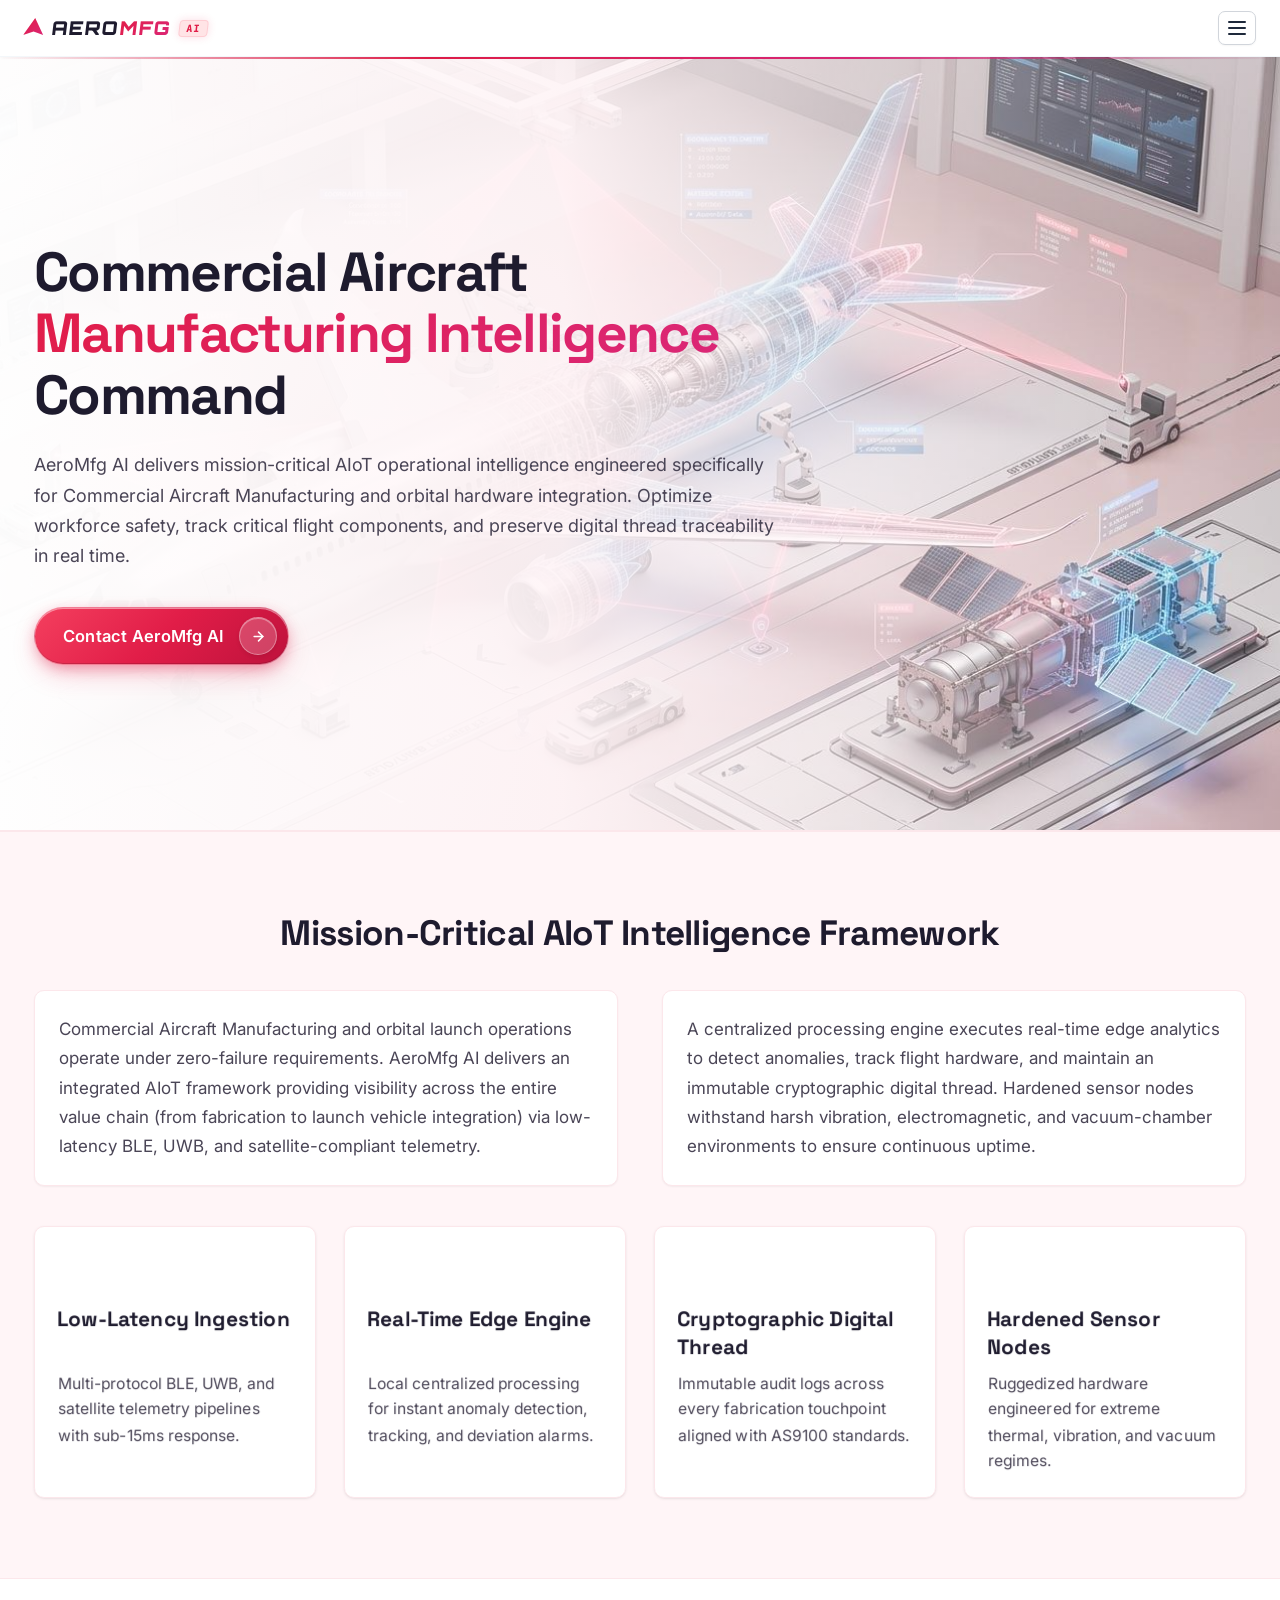
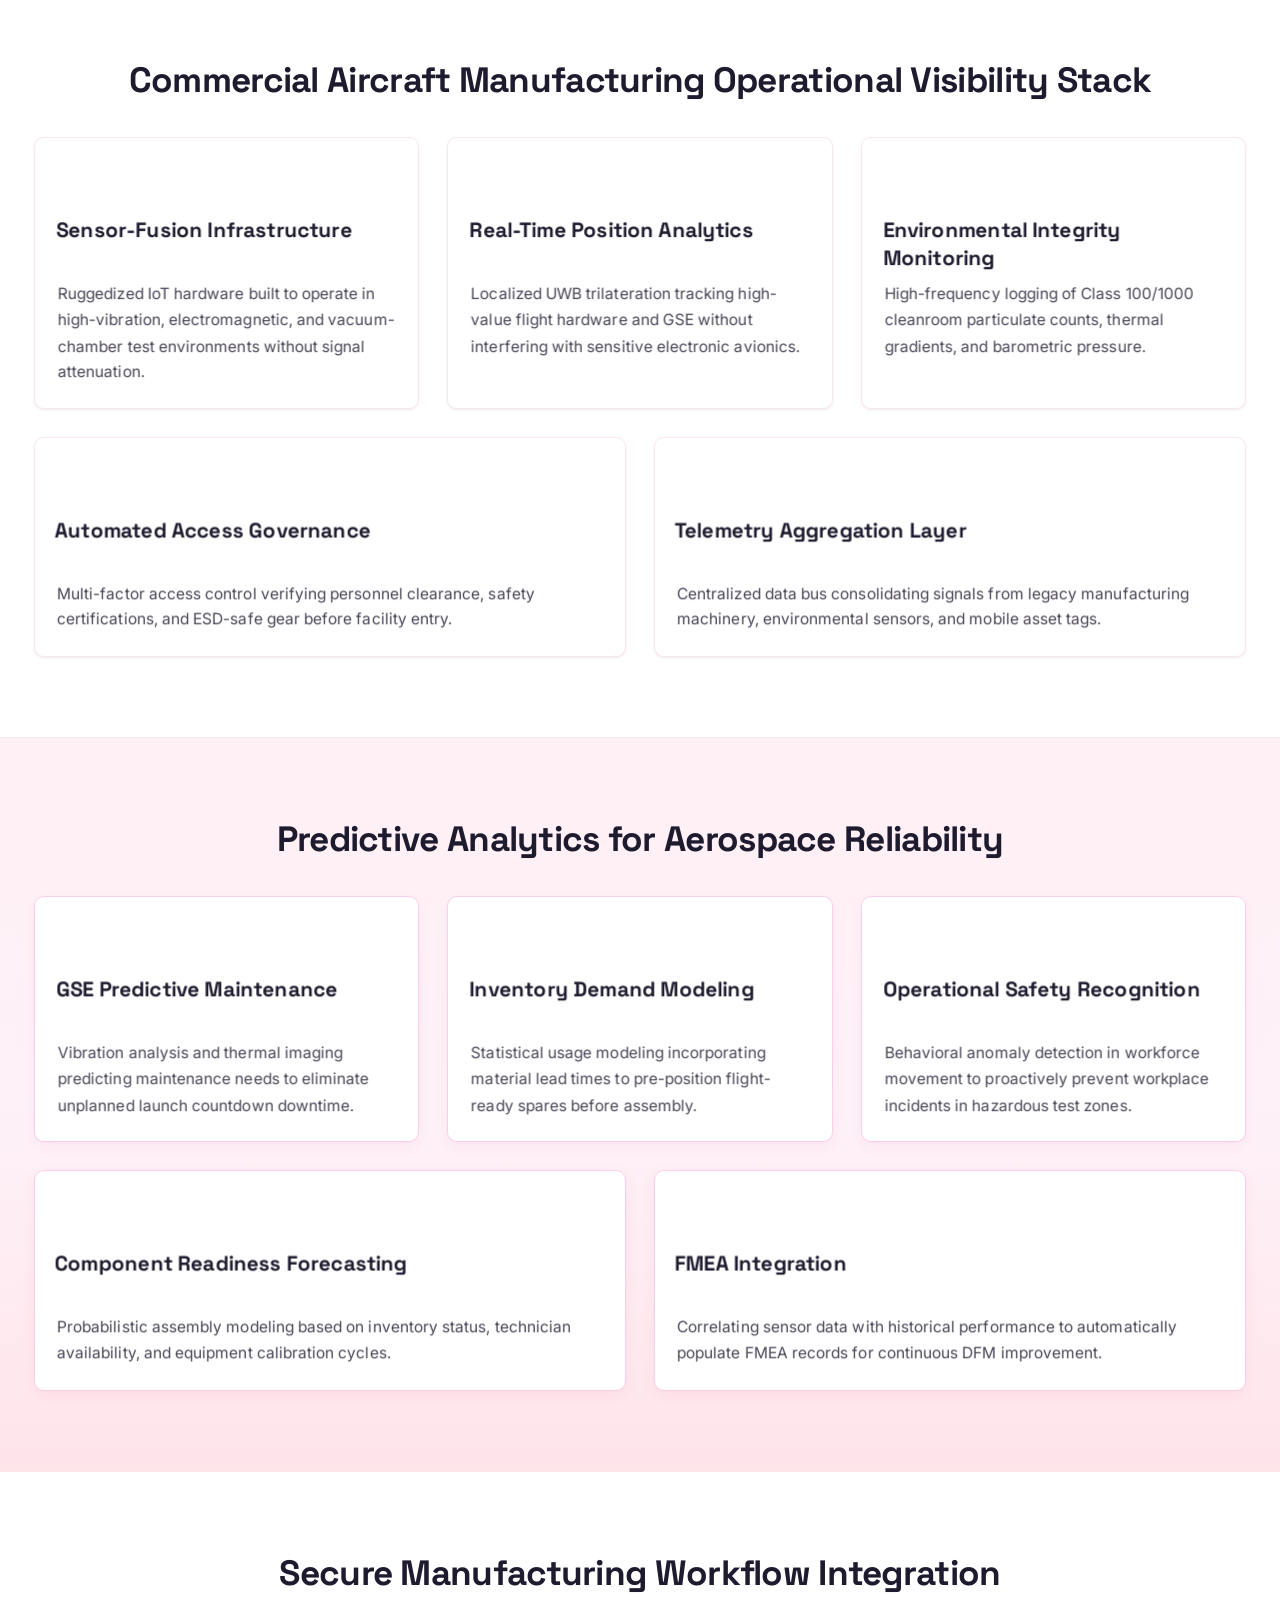
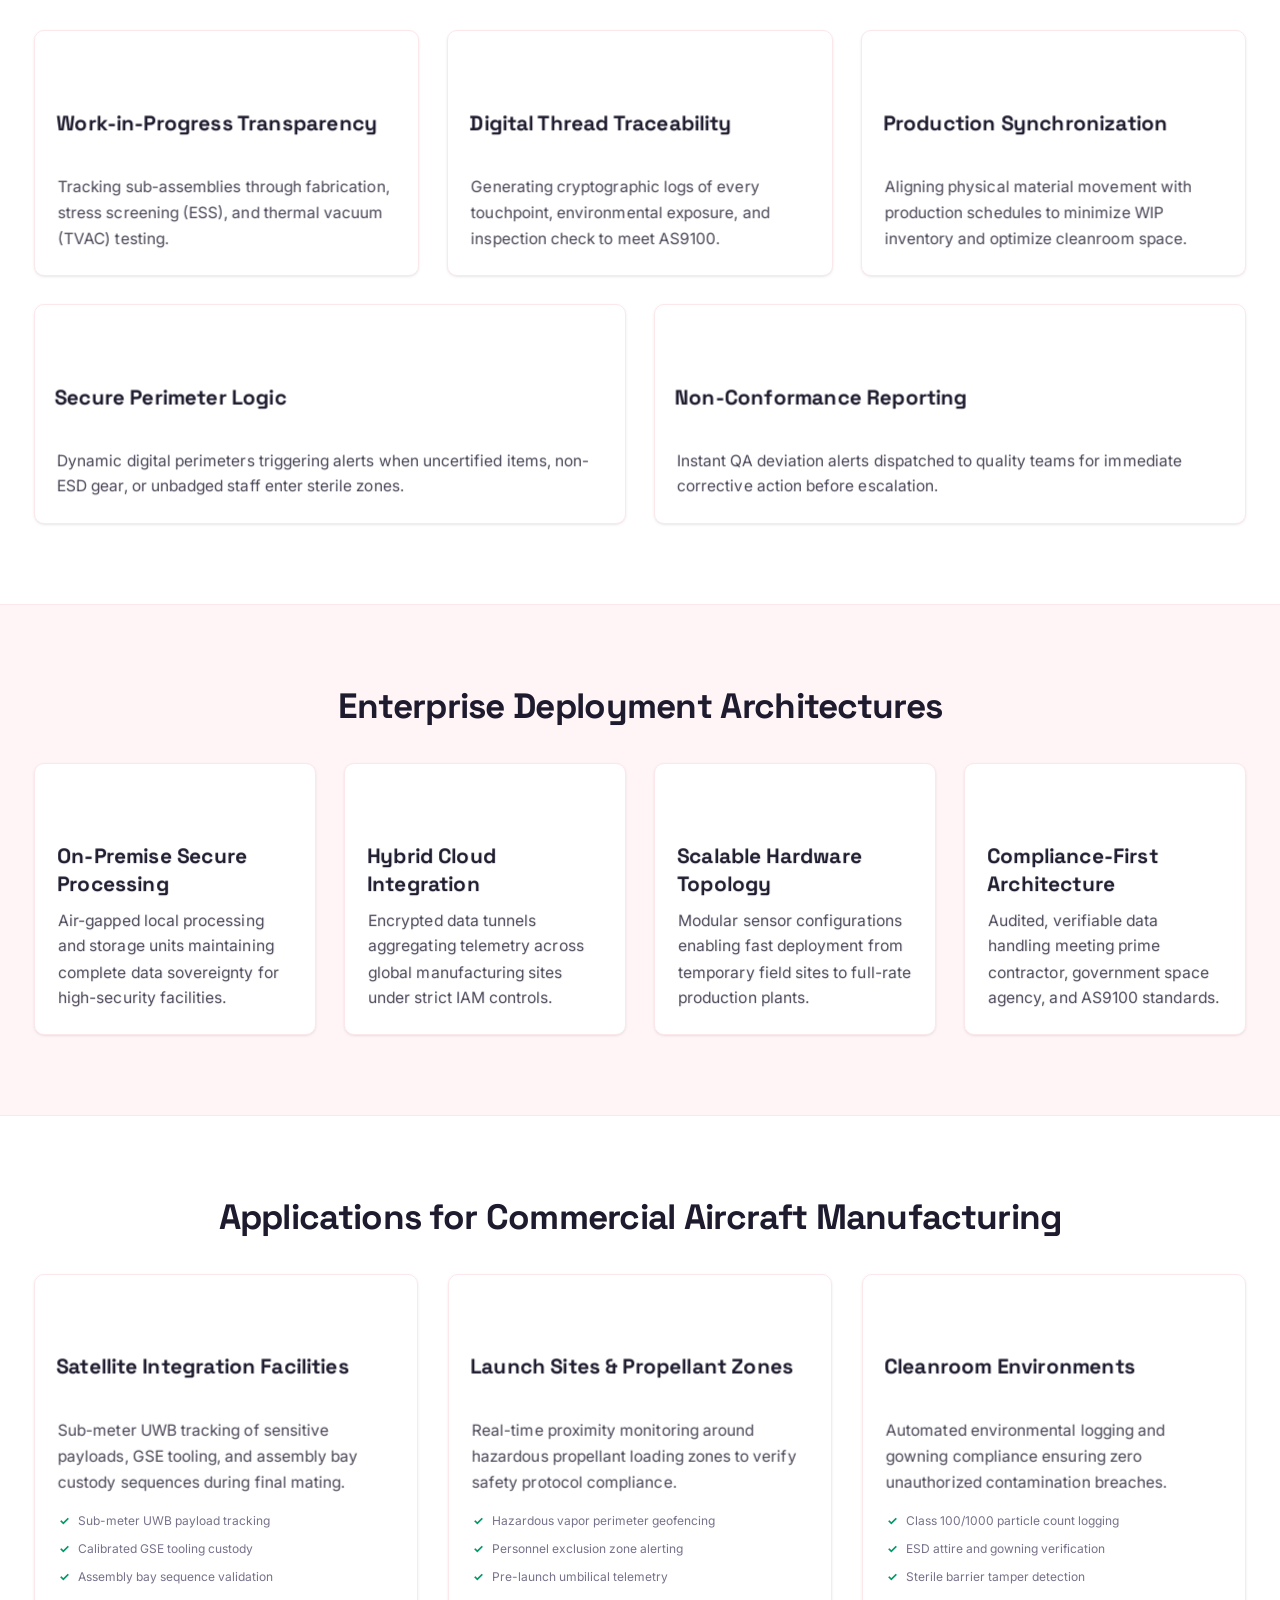
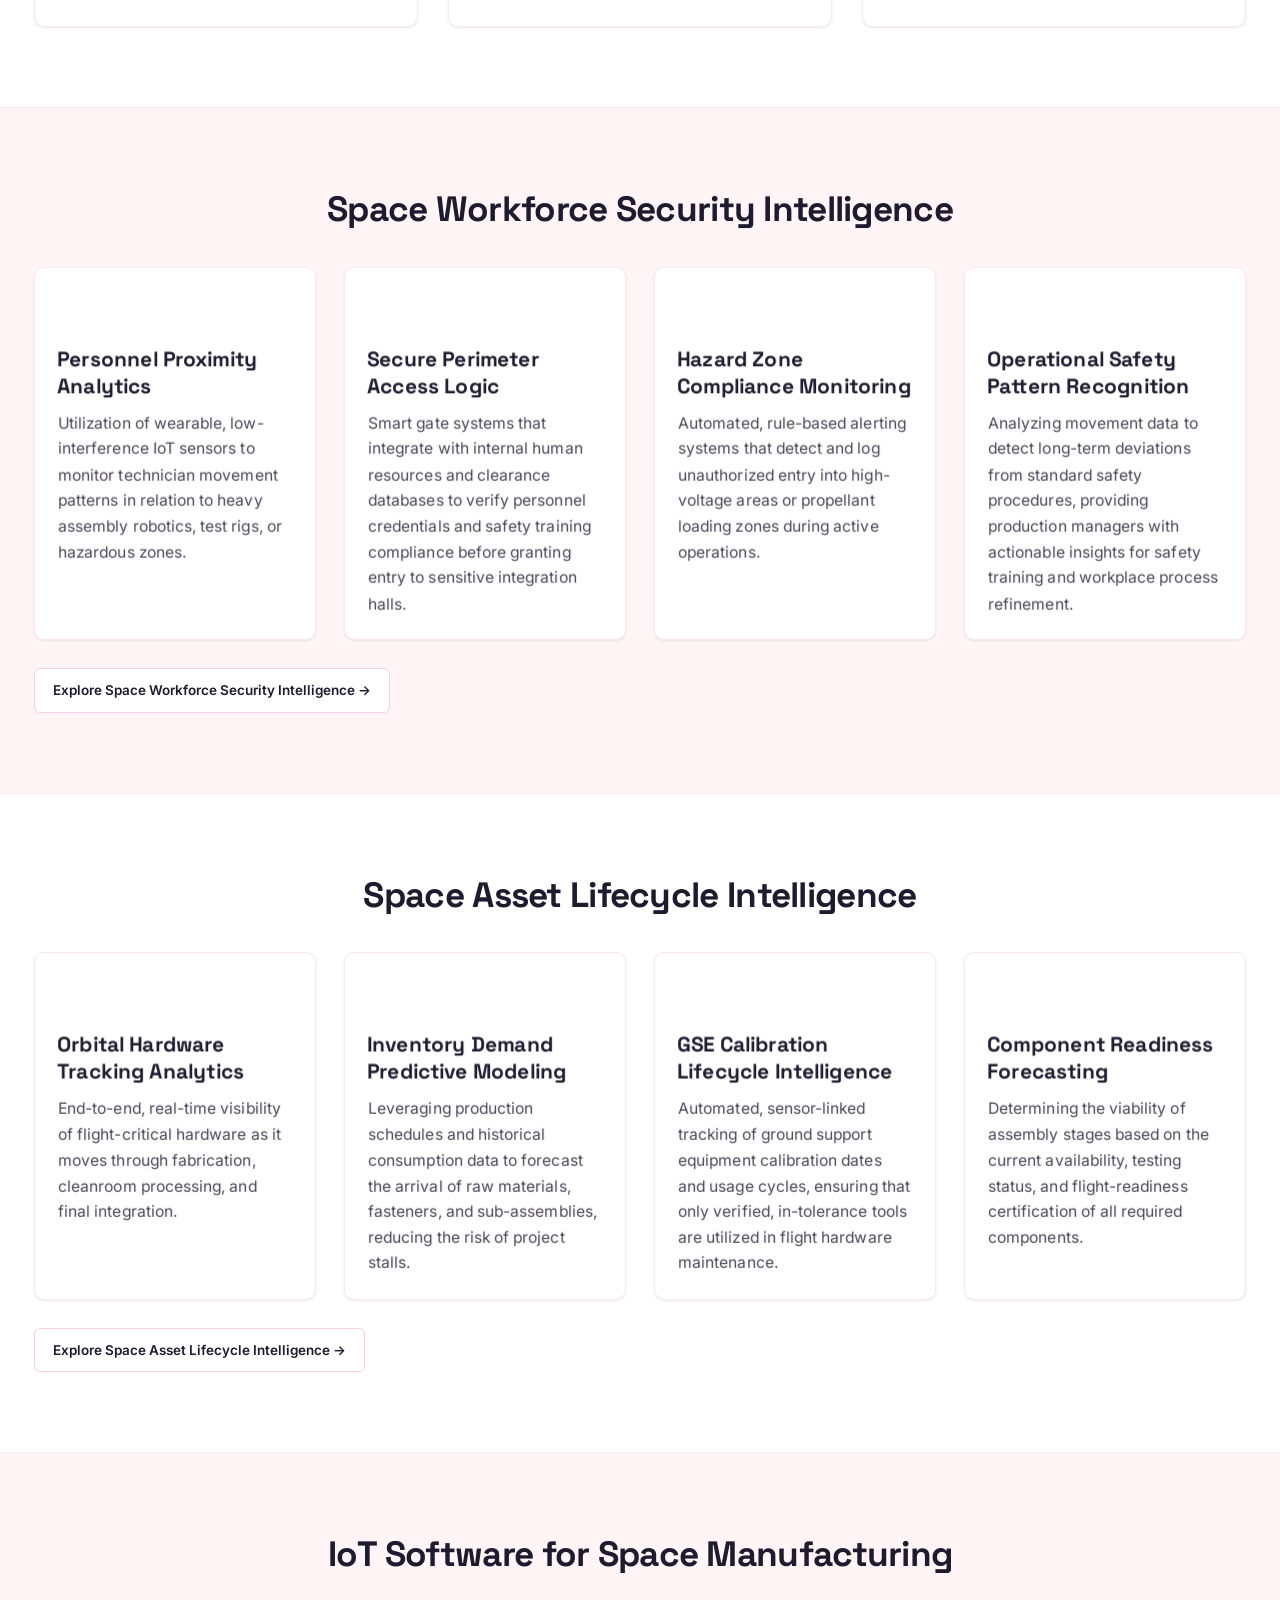
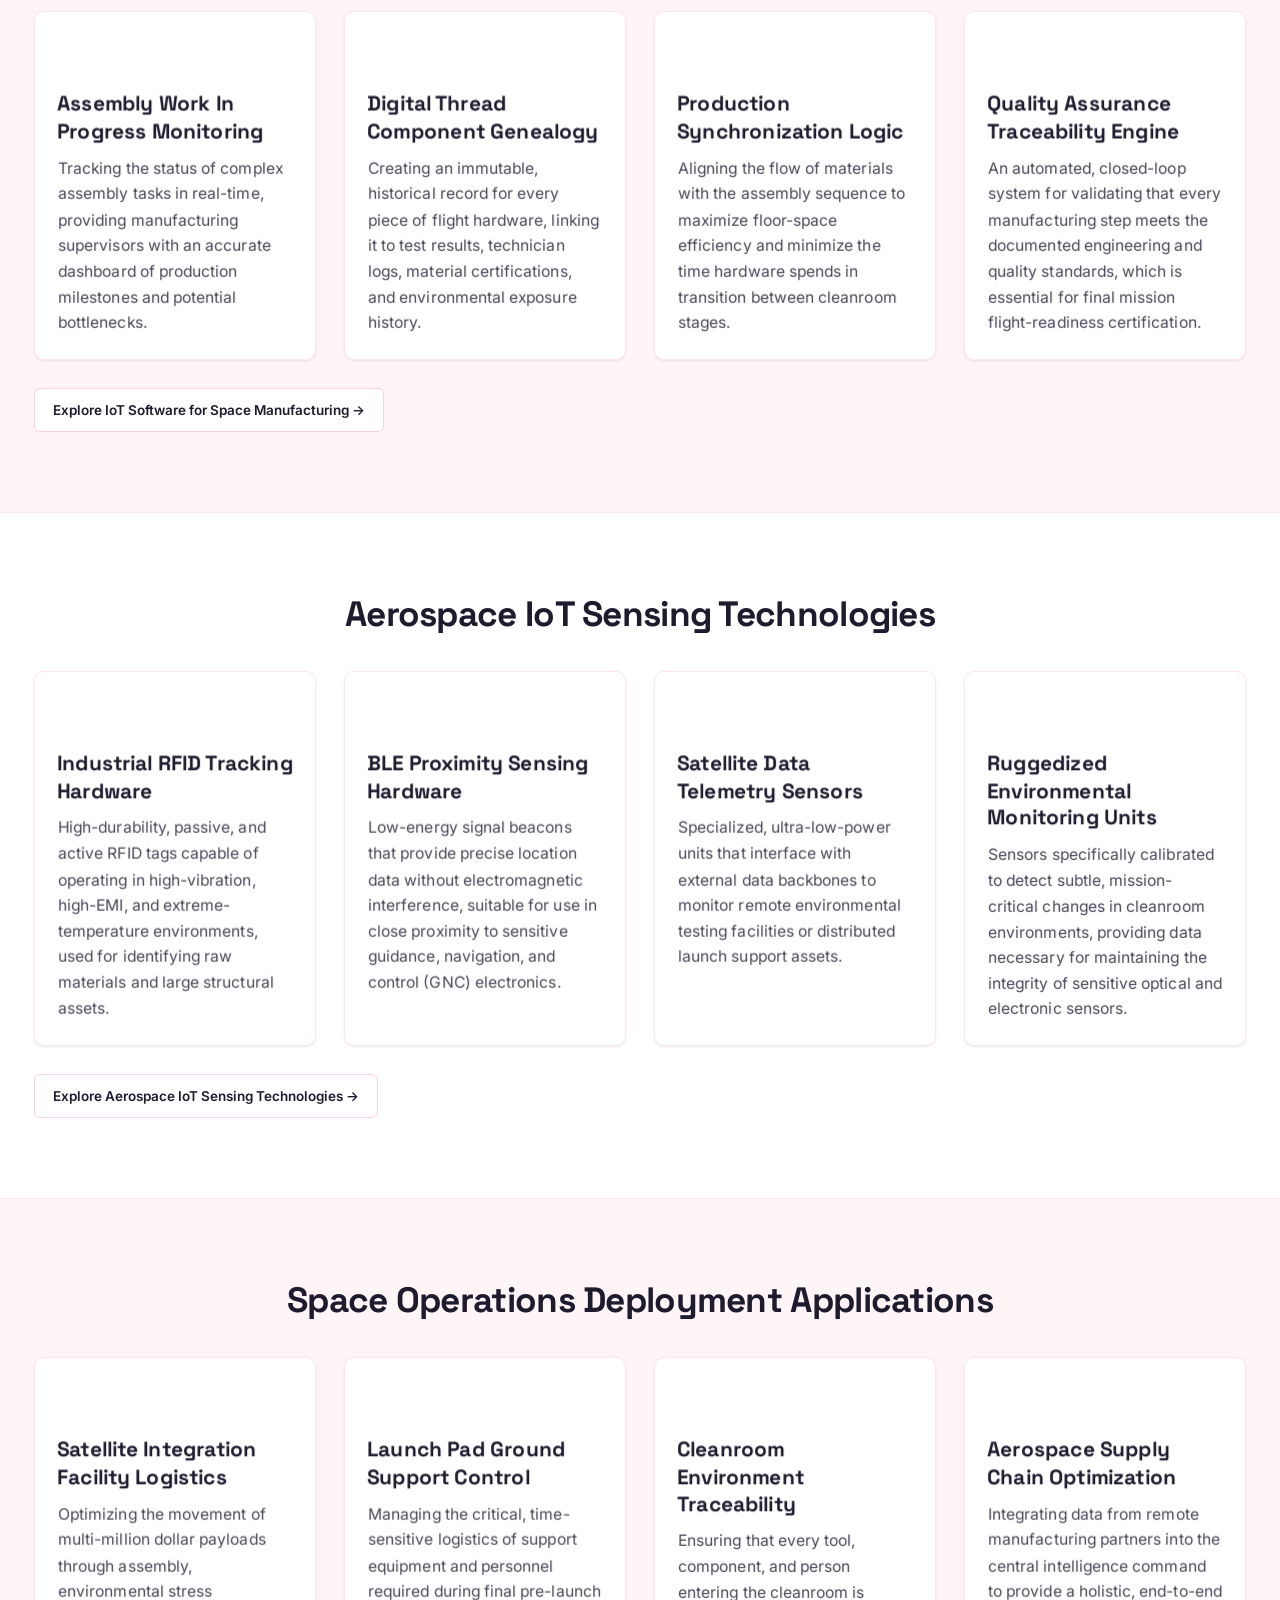
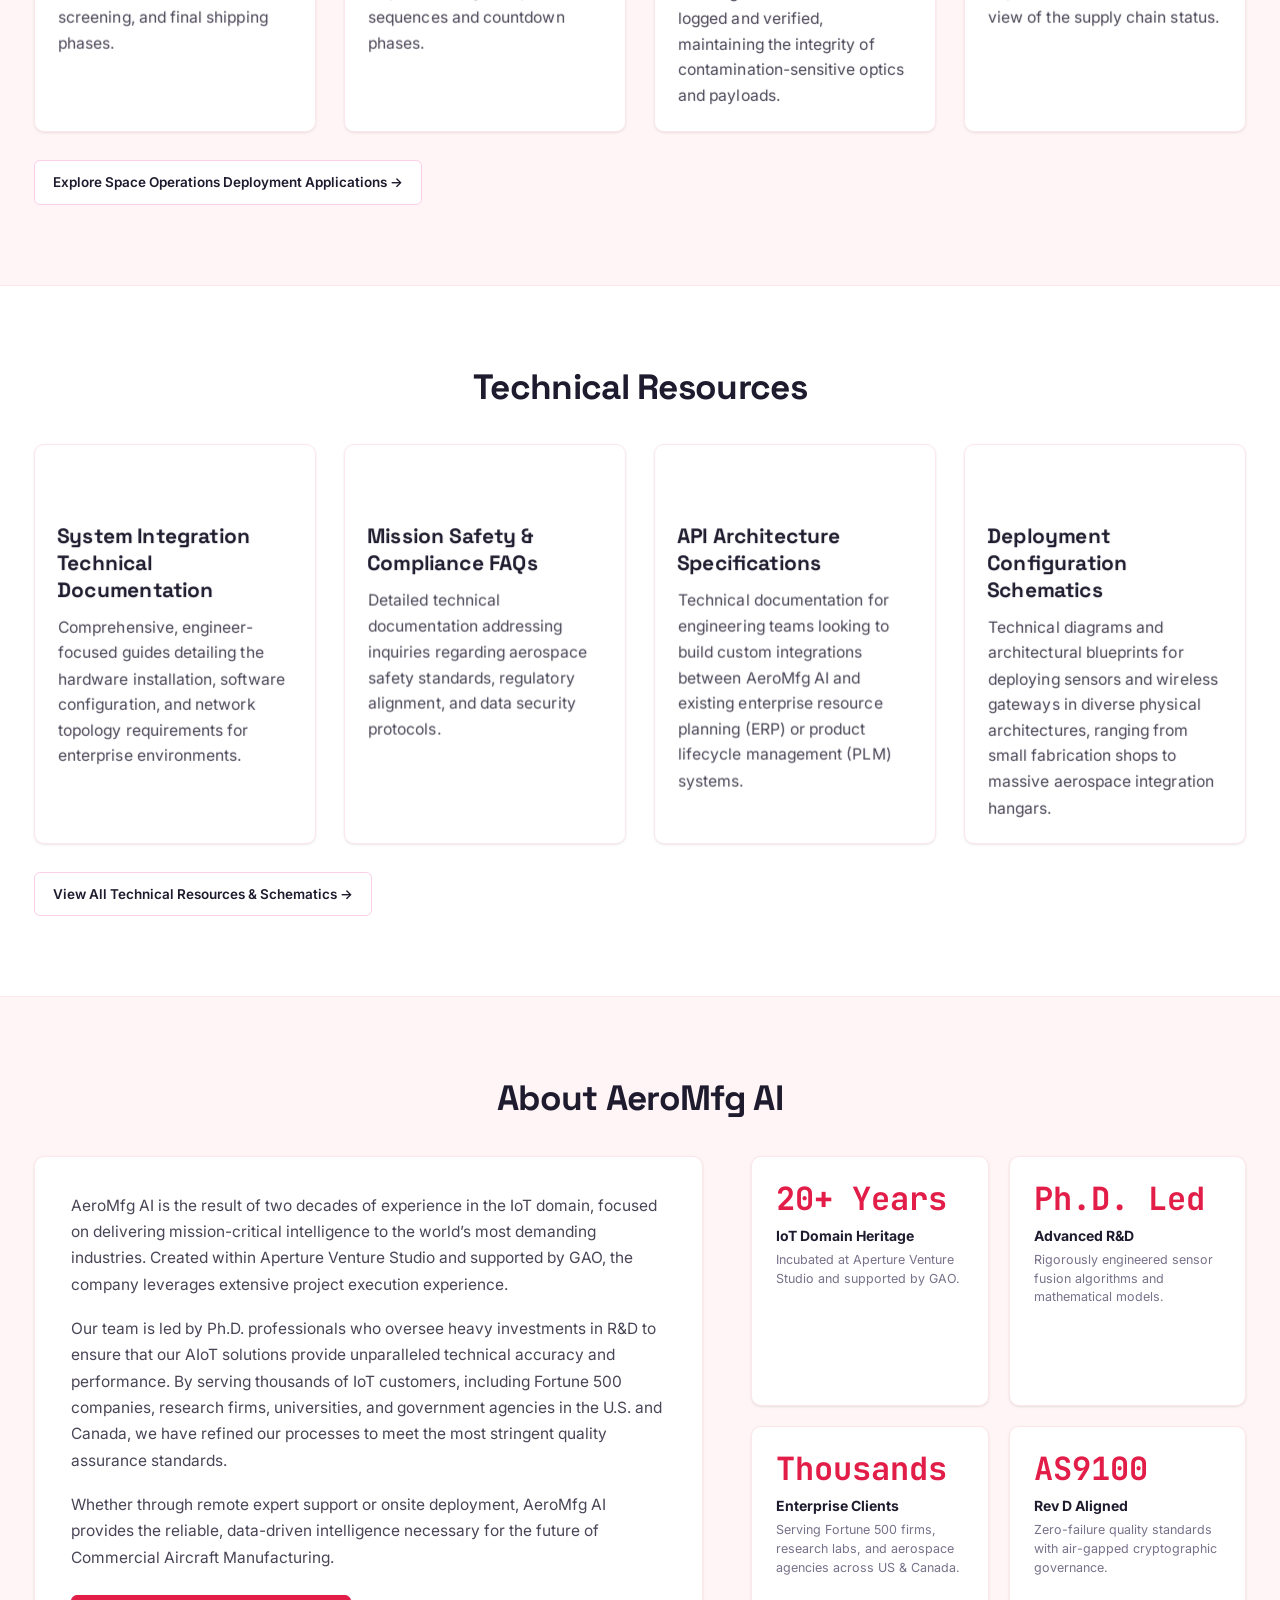
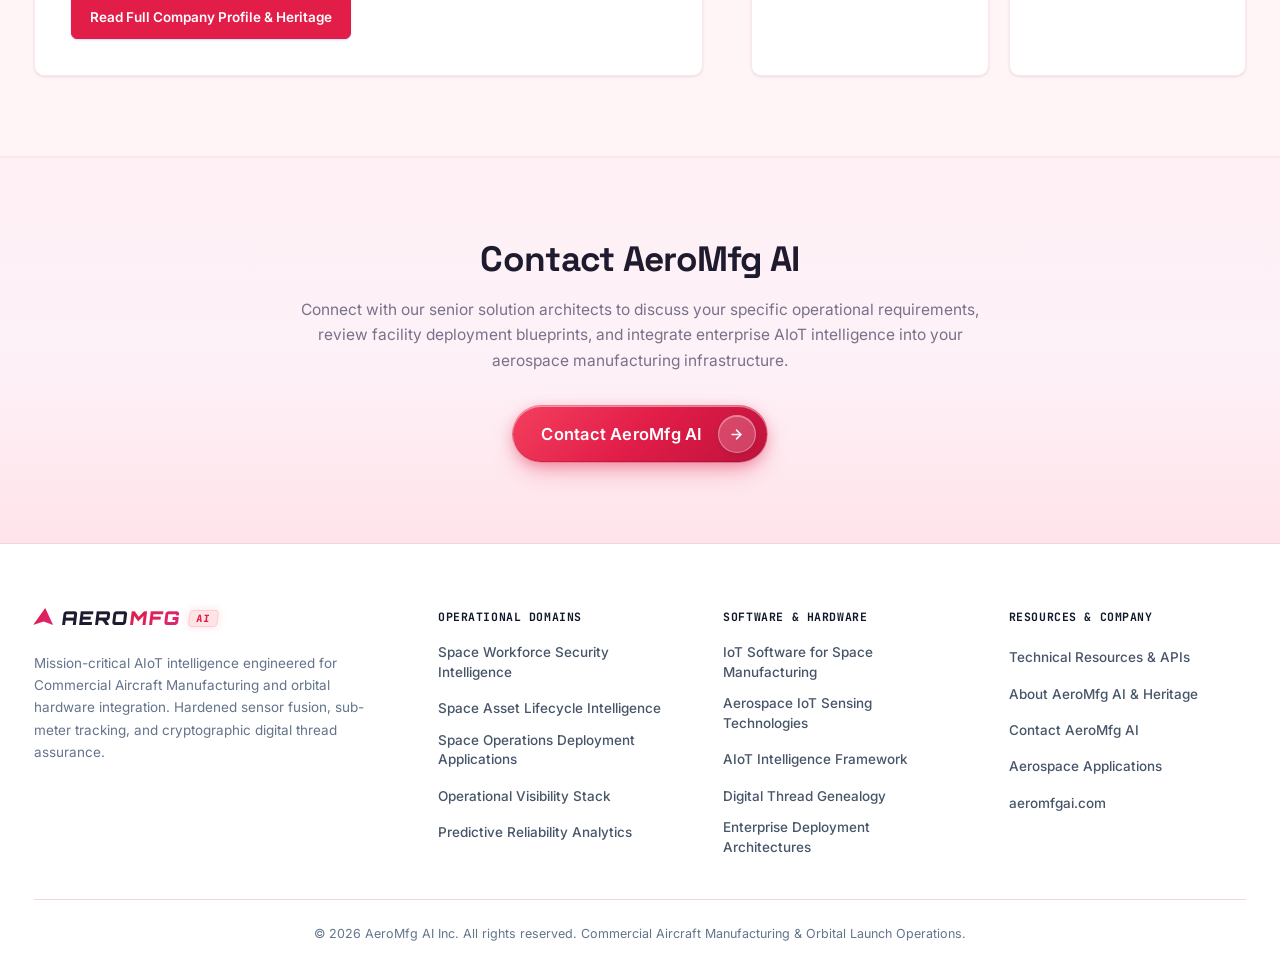
==== commit 014fac83: "refactor: standardize section headings and streamline applicable standards markup across HTML files" ====
--- a/index.html
+++ b/index.html
@@ -148,7 +148,7 @@
     <!-- SECTION 1: MISSION-CRITICAL AIoT INTELLIGENCE FRAMEWORK -->
     <section class="section-wrap alt-bg" id="framework">
       <div class="container">
-        <div class="section-intro">
+        <div class="section-intro text-center">
           <h2 class="section-heading-lg">Mission-Critical AIoT Intelligence Framework</h2>
         </div>
 
@@ -206,7 +206,7 @@
     <!-- SECTION 2: COMMERCIAL AIRCRAFT MANUFACTURING OPERATIONAL VISIBILITY STACK -->
     <section class="section-wrap" id="visibility-stack">
       <div class="container">
-        <div class="section-intro">
+        <div class="section-intro text-center">
           <h2 class="section-heading-lg">Commercial Aircraft Manufacturing Operational Visibility Stack</h2>
         </div>
 
@@ -273,7 +273,7 @@
     <!-- SECTION 3: PREDICTIVE ANALYTICS FOR AEROSPACE RELIABILITY -->
     <section class="section-wrap dark-bg" id="predictive-analytics">
       <div class="container">
-        <div class="section-intro">
+        <div class="section-intro text-center">
           <h2 class="section-heading-lg">Predictive Analytics for Aerospace Reliability</h2>
         </div>
 
@@ -340,7 +340,7 @@
     <!-- SECTION 4: SECURE MANUFACTURING WORKFLOW INTEGRATION -->
     <section class="section-wrap" id="workflow-integration">
       <div class="container">
-        <div class="section-intro">
+        <div class="section-intro text-center">
           <h2 class="section-heading-lg">Secure Manufacturing Workflow Integration</h2>
         </div>
 
@@ -407,7 +407,7 @@
     <!-- SECTION 5: ENTERPRISE DEPLOYMENT ARCHITECTURES -->
     <section class="section-wrap alt-bg" id="deployment-architectures">
       <div class="container">
-        <div class="section-intro">
+        <div class="section-intro text-center">
           <h2 class="section-heading-lg">Enterprise Deployment Architectures</h2>
         </div>
 
@@ -462,7 +462,7 @@
     <!-- SECTION 6: APPLICATIONS FOR COMMERCIAL AIRCRAFT MANUFACTURING -->
     <section class="section-wrap" id="applications">
       <div class="container">
-        <div class="section-intro">
+        <div class="section-intro text-center">
           <h2 class="section-heading-lg">Applications for Commercial Aircraft Manufacturing</h2>
         </div>
 
@@ -521,7 +521,7 @@
     <!-- SECTION 7: SPACE WORKFORCE SECURITY INTELLIGENCE -->
     <section class="section-wrap alt-bg" id="space-workforce-security-intelligence">
       <div class="container">
-        <div class="section-intro">
+        <div class="section-intro text-center">
           <h2 class="section-heading-lg">Space Workforce Security Intelligence</h2>
         </div>
 
@@ -578,7 +578,7 @@
     <!-- SECTION 8: SPACE ASSET LIFECYCLE INTELLIGENCE -->
     <section class="section-wrap" id="space-asset-lifecycle-intelligence">
       <div class="container">
-        <div class="section-intro">
+        <div class="section-intro text-center">
           <h2 class="section-heading-lg">Space Asset Lifecycle Intelligence</h2>
         </div>
         
@@ -635,7 +635,7 @@
     <!-- SECTION 9: IOT SOFTWARE FOR SPACE MANUFACTURING -->
     <section class="section-wrap alt-bg" id="iot-software-space-manufacturing">
       <div class="container">
-        <div class="section-intro">
+        <div class="section-intro text-center">
           <h2 class="section-heading-lg">IoT Software for Space Manufacturing</h2>
         </div>
 
@@ -692,7 +692,7 @@
     <!-- SECTION 10: AEROSPACE IOT SENSING TECHNOLOGIES -->
     <section class="section-wrap" id="aerospace-iot-sensing-technologies">
       <div class="container">
-        <div class="section-intro">
+        <div class="section-intro text-center">
           <h2 class="section-heading-lg">Aerospace IoT Sensing Technologies</h2>
         </div>
 
@@ -749,7 +749,7 @@
     <!-- SECTION 11: SPACE OPERATIONS DEPLOYMENT APPLICATIONS -->
     <section class="section-wrap alt-bg" id="space-operations-deployment-applications">
       <div class="container">
-        <div class="section-intro">
+        <div class="section-intro text-center">
           <h2 class="section-heading-lg">Space Operations Deployment Applications</h2>
         </div>
 
@@ -806,7 +806,7 @@
     <!-- SECTION 12: TECHNICAL RESOURCES -->
     <section class="section-wrap" id="technical-resources">
       <div class="container">
-        <div class="section-intro">
+        <div class="section-intro text-center">
           <h2 class="section-heading-lg">Technical Resources</h2>
         </div>
 
@@ -863,7 +863,7 @@
     <!-- SECTION 13: ABOUT AEROMFG AI -->
     <section class="section-wrap alt-bg" id="about-aeromfgai-ai">
       <div class="container">
-        <div class="section-intro">
+        <div class="section-intro text-center">
           <h2 class="section-heading-lg">About AeroMfg AI</h2>
         </div>
 
--- a/styles.css
+++ b/styles.css
@@ -69,6 +69,14 @@
 html {
   scroll-behavior: smooth;
   text-size-adjust: 100%;
+  overflow-x: clip;
+  scrollbar-width: none;
+  -ms-overflow-style: none;
+}
+
+html::-webkit-scrollbar,
+body::-webkit-scrollbar {
+  display: none;
 }
 
 body {
@@ -77,8 +85,11 @@
   font-family: var(--font-sans);
   font-size: 16px;
   line-height: 1.65;
+  overflow-x: clip;
   -webkit-font-smoothing: antialiased;
   -moz-osx-font-smoothing: grayscale;
+  scrollbar-width: none;
+  -ms-overflow-style: none;
 }
 
 a {
@@ -1769,7 +1780,7 @@
 
 .module-grid-auto {
   display: grid;
-  grid-template-columns: repeat(auto-fit, minmax(320px, 1fr));
+  grid-template-columns: repeat(auto-fit, minmax(min(280px, 100%), 1fr));
   gap: 28px;
 }
 
@@ -5869,18 +5880,88 @@
   min-height: 230vh;
 }
 
+.scroll-flip-track.flip-2 {
+  min-height: 175vh;
+}
+
+.scroll-flip-track.flip-4 {
+  min-height: 300vh;
+}
+
+/* Horizontal left-to-right 6-card marquee inside flip cards */
+.spec-marquee-wrap {
+  width: 100%;
+  overflow: hidden;
+  padding: 20px 0 28px;
+  -webkit-mask-image: linear-gradient(to right, transparent 0%, black 4%, black 96%, transparent 100%);
+  mask-image: linear-gradient(to right, transparent 0%, black 4%, black 96%, transparent 100%);
+}
+
+.spec-marquee-track {
+  display: flex;
+  width: max-content;
+  will-change: transform;
+  animation: specScrollLTR 38s linear infinite;
+}
+
+.spec-marquee-wrap:hover .spec-marquee-track {
+  animation-play-state: paused;
+}
+
+.spec-marquee-group {
+  display: flex;
+  gap: 24px;
+  padding-right: 24px;
+  flex-shrink: 0;
+}
+
+.spec-marquee-group .tech-spec-card {
+  width: 360px;
+  flex-shrink: 0;
+  transition: transform 0.32s cubic-bezier(0.22, 1, 0.36, 1), box-shadow 0.32s ease, border-color 0.25s ease;
+}
+
+.spec-marquee-group .tech-spec-card:hover {
+  transform: translateY(-10px) scale(1.03);
+  border-color: var(--brand-blue-border);
+  box-shadow: 0 20px 44px rgba(225, 29, 72, 0.14), 0 8px 20px rgba(15, 23, 42, 0.08);
+  z-index: 4;
+}
+
+@keyframes specScrollLTR {
+  from { transform: translateX(-50%); }
+  to   { transform: translateX(0); }
+}
+
+@media (max-width: 720px) {
+  .spec-marquee-group .tech-spec-card {
+    width: 290px;
+  }
+}
+
+@media (prefers-reduced-motion: reduce) {
+  .spec-marquee-track {
+    animation: none;
+  }
+}
+
 .scroll-flip-stage {
   position: sticky;
-  top: 88px;
+  top: 0;
+  min-height: 100vh;
+  padding-top: 64px;
   perspective: 1800px;
   display: grid;
-  grid-template-columns: 1fr;
-  align-items: start;
+  grid-template-columns: minmax(0, 1fr);
+  align-items: center;
+  align-content: center;
 }
 
 .scroll-flip-card {
   grid-area: 1 / 1;
   width: 100%;
+  min-width: 0;
+  max-width: 100%;
   background: transparent;
   border: none;
   border-radius: 0;
@@ -5924,11 +6005,15 @@
 }
 
 @media (max-width: 900px) {
-  .scroll-flip-track {
+  .scroll-flip-track,
+  .scroll-flip-track.flip-2,
+  .scroll-flip-track.flip-4 {
     min-height: auto;
   }
   .scroll-flip-stage {
     position: static;
+    min-height: auto;
+    padding-top: 0;
     display: flex;
     flex-direction: column;
     gap: 28px;
@@ -5938,7 +6023,7 @@
     opacity: 1 !important;
     transform: none !important;
     pointer-events: auto !important;
-    padding: 24px 20px;
+    padding: 0;
   }
 }
 
@@ -5951,6 +6036,8 @@
   min-height: 360px;
   padding: 56px 0;
   background: #ffffff;
+  border-top: 1px solid var(--border-strong);
+  border-bottom: 1px solid var(--border-strong);
 }
 
 .standards-headline-layer {
@@ -7020,3 +7107,144 @@
   margin-top: 3px;
   border: 1px solid #dcfce7;
 }
+
+/* ==========================================================================
+   GLOBAL RESPONSIVE POLISH (ALL DEVICES: DESKTOP, TABLET, MOBILE)
+   ========================================================================== */
+
+img, video, canvas, iframe {
+  max-width: 100%;
+}
+
+.hero-layout > *,
+.text-two-col > *,
+.module-grid-4 > *,
+.module-grid-3 > *,
+.module-grid-2 > *,
+.module-grid-6 > *,
+.players-grid > *,
+.about-layout > *,
+.footer-grid-layout > * {
+  min-width: 0;
+}
+
+.hero-actions,
+.cta-group {
+  flex-wrap: wrap;
+}
+
+@media (max-width: 1080px) {
+  .module-grid-6 {
+    grid-template-columns: repeat(3, 1fr);
+  }
+  .players-grid {
+    grid-template-columns: repeat(2, 1fr);
+  }
+  .about-layout,
+  .contact-layout,
+  .split-layout {
+    grid-template-columns: 1fr;
+  }
+}
+
+@media (max-width: 768px) {
+  .section-wrap {
+    padding: 52px 0;
+  }
+  .section-intro {
+    margin-bottom: 28px;
+  }
+  .section-heading-lg {
+    font-size: 1.75rem;
+  }
+  .section-summary {
+    font-size: 15.5px;
+  }
+  .text-two-col {
+    font-size: 15.5px;
+    gap: 18px;
+    margin-bottom: 28px;
+  }
+  .module-grid-6 {
+    grid-template-columns: repeat(2, 1fr);
+  }
+  .players-grid {
+    grid-template-columns: 1fr;
+  }
+  .module-card {
+    padding: 20px;
+  }
+  .module-card-title {
+    font-size: 1.15rem;
+    min-height: auto;
+  }
+  .module-card-text {
+    font-size: 14.5px;
+  }
+  .logo-marquee-wrap {
+    padding: 20px 0 28px;
+  }
+  .logo-marquee-group {
+    gap: 18px;
+    padding-right: 18px;
+  }
+  .logo-pill {
+    min-height: 76px;
+    padding: 10px 22px 10px 12px;
+    gap: 14px;
+  }
+  .logo-mark,
+  .logo-badge {
+    width: 52px;
+    height: 52px;
+    border-radius: 12px;
+  }
+  .logo-pill-name {
+    font-size: 15px;
+  }
+}
+
+@media (max-width: 480px) {
+  .container {
+    padding: 0 14px;
+  }
+  .section-wrap {
+    padding: 40px 0;
+  }
+  .hero-headline {
+    font-size: 1.8rem;
+  }
+  .section-heading-lg {
+    font-size: 1.5rem;
+  }
+  .spec-strip,
+  .module-grid-6 {
+    grid-template-columns: 1fr;
+  }
+  .btn {
+    width: 100%;
+    justify-content: center;
+  }
+  .std-orb-detail {
+    width: 185px;
+    padding: 10px 12px;
+  }
+  .std-orb-detail-desc {
+    font-size: 12px;
+  }
+  #standards-regulations {
+    min-height: 460px;
+    padding: 36px 0;
+  }
+  .std-orb-item {
+    width: 84px;
+    height: 84px;
+  }
+  .std-orb-code {
+    font-size: 10.5px;
+  }
+  .spec-marquee-group .tech-spec-card {
+    width: min(270px, 78vw);
+    padding: 18px;
+  }
+}
